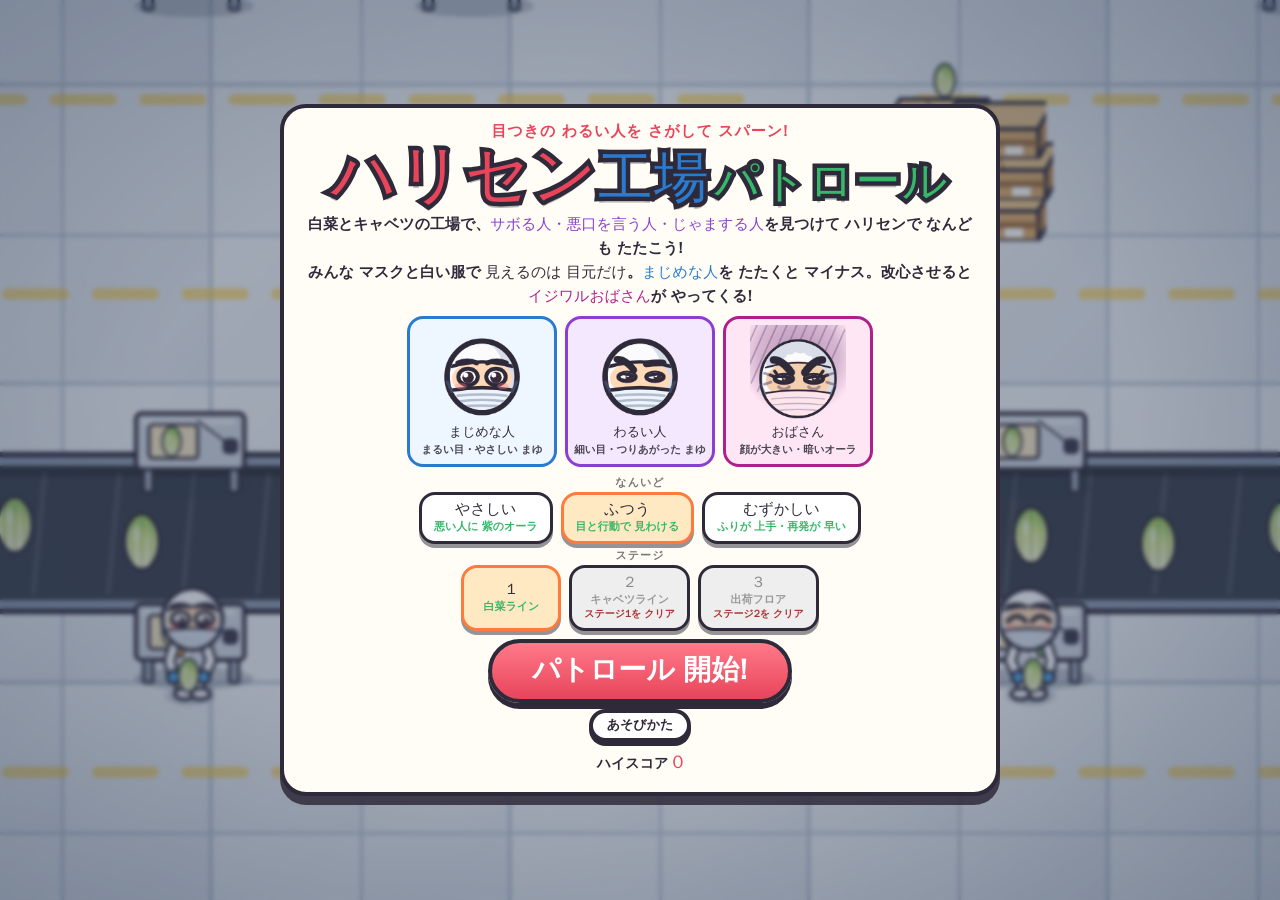
==== index.html @ d338316a "GitHub Pages / ホーム画面追加用に manifest・sw.js・アイコンを追加 - 自分の絵(主人公の頭とハリセン)から作ったアイコン 4 種 - https で公開したときだけ Se" ====
<!doctype html>
<!-- このファイルは scripts/build.js が src/ から作ります。直接は編集しないでください。 -->
<html lang="ja">
<head>
<meta charset="utf-8">
<meta name="viewport" content="width=device-width, initial-scale=1, maximum-scale=1, user-scalable=no, viewport-fit=cover">
<meta name="theme-color" content="#e9edf3">
<title>ハリセン工場パトロール</title>
<link rel="icon" href="data:image/svg+xml,%3Csvg xmlns='http://www.w3.org/2000/svg' viewBox='0 0 32 32'%3E%3Ccircle cx='16' cy='16' r='14' fill='%23fbfbfd' stroke='%232f2a3a' stroke-width='2'/%3E%3Cellipse cx='16' cy='15' rx='10' ry='4.5' fill='%23ffd9b8'/%3E%3Cpath d='M6 19q10-3 20 0v5q-10 4-20 0z' fill='%23eef4fb' stroke='%232f2a3a' stroke-width='1.5'/%3E%3Ccircle cx='11.5' cy='15' r='2.4' fill='%23fff' stroke='%232f2a3a' stroke-width='1.2'/%3E%3Ccircle cx='20.5' cy='15' r='2.4' fill='%23fff' stroke='%232f2a3a' stroke-width='1.2'/%3E%3Ccircle cx='12' cy='15.3' r='1.1' fill='%232f2a3a'/%3E%3Ccircle cx='21' cy='15.3' r='1.1' fill='%232f2a3a'/%3E%3Cpath d='M8 11l5 1.5M24 11l-5 1.5' stroke='%232f2a3a' stroke-width='2' stroke-linecap='round'/%3E%3C/svg%3E">
<link rel="manifest" href="manifest.webmanifest">
<link rel="apple-touch-icon" href="icons/apple-touch-icon.png">
<meta name="apple-mobile-web-app-capable" content="yes">
<meta name="mobile-web-app-capable" content="yes">
<style>
:root {
  --ink: #2f2a3a;
  --red: #e8445a;
  --purple: #8a3fd0;
  --orange: #ff7a3d;
  --green: #35b86a;
  --blue: #2a7ad0;
  --cream: #fffdf6;
  --font: "Hiragino Maru Gothic ProN", "Hiragino Kaku Gothic ProN", "Yu Gothic UI", "Yu Gothic", "Meiryo", "Noto Sans JP", "Noto Sans CJK JP", "WenQuanYi Zen Hei", system-ui, sans-serif;
  --safe-t: env(safe-area-inset-top, 0px);
  --safe-r: env(safe-area-inset-right, 0px);
  --safe-b: env(safe-area-inset-bottom, 0px);
  --safe-l: env(safe-area-inset-left, 0px);
}

* { box-sizing: border-box; }
html, body {
  margin: 0; height: 100%; overflow: hidden; background: #9fb0c8; color: var(--ink);
  font-family: var(--font); font-weight: 800;
  touch-action: none; user-select: none; -webkit-user-select: none; -webkit-touch-callout: none;
  -webkit-tap-highlight-color: transparent; overscroll-behavior: none;
}
canvas#game { position: fixed; top: 0; left: 0; display: block; touch-action: none; cursor: crosshair; }
.hidden { display: none !important; }
.touch-only { display: none; }
body.touch .touch-only { display: inline; }
body.touch .pc-only { display: none; }
body.touch canvas#game { cursor: default; }

/* ---------- 画面効果(周辺減光・被ダメージ・まちがい) ---------- */
#fx, #fx div { position: fixed; top: 0; left: 0; right: 0; bottom: 0; pointer-events: none; }
#fxVig { background: radial-gradient(ellipse at center, rgba(255, 255, 255, 0) 55%, rgba(40, 60, 90, 0.28) 100%); }
#fxRed { opacity: 0; background: radial-gradient(ellipse at center, rgba(255, 30, 60, 0) 30%, rgba(255, 30, 60, 0.85) 100%); }
#fxBlue { opacity: 0; background: radial-gradient(ellipse at center, rgba(60, 120, 255, 0) 35%, rgba(60, 120, 255, 0.8) 100%); }

/* ---------- ゲーム中のHUD ---------- */
#hud { position: fixed; top: 0; left: 0; right: 0; bottom: 0; pointer-events: none; }
.hud-left { position: absolute; top: calc(8px + var(--safe-t)); left: calc(10px + var(--safe-l)); display: flex; flex-direction: column; gap: 6px; align-items: flex-start; }
.hud-center { position: absolute; top: calc(8px + var(--safe-t)); left: 50%; transform: translateX(-50%); display: flex; flex-direction: column; align-items: center; gap: 5px; }
.hud-right { position: absolute; top: calc(8px + var(--safe-t)); right: calc(10px + var(--safe-r)); display: flex; flex-direction: column; align-items: flex-end; gap: 6px; }

.hp { display: flex; align-items: center; gap: 4px; }
.heart { width: 34px; height: 34px; flex: none; filter: drop-shadow(0 2px 0 rgba(47, 42, 58, 0.5)); }
.hp-bar { position: relative; width: clamp(110px, 24vw, 210px); height: 22px; border: 3px solid var(--ink); border-radius: 14px; background: rgba(255, 255, 255, 0.85); overflow: hidden; box-shadow: 0 3px 0 rgba(47, 42, 58, 0.45); }
.hp-fill { position: absolute; top: 0; bottom: 0; left: 0; width: 100%; background: linear-gradient(#8bef7a, #3fc460); transition: width 0.15s; }
.hp-fill.mid { background: linear-gradient(#ffe36a, #ffb52e); }
.hp-fill.low { background: linear-gradient(#ff8a8a, #ff4d5e); animation: pulse 0.5s infinite alternate; }
.hp-text { position: absolute; top: 0; left: 0; right: 0; bottom: 0; display: grid; place-items: center; font-size: 13px; color: var(--ink); text-shadow: 0 0 3px #fff, 0 0 3px #fff; }

.score-box { display: flex; align-items: baseline; gap: 8px; padding: 2px 14px 3px; background: var(--cream); border: 3px solid var(--ink); border-radius: 16px; box-shadow: 0 3px 0 rgba(47, 42, 58, 0.45); }
.score-box .label { font-size: 12px; opacity: 0.75; }
.score { font-size: clamp(22px, 4.6vw, 32px); color: var(--red); -webkit-text-stroke: 0.5px var(--ink); font-variant-numeric: tabular-nums; min-width: 3.2ch; text-align: right; }
.score.bump { animation: bump 0.2s; }

.combo { position: relative; padding: 3px 12px 7px; background: linear-gradient(#ffd24d, #ff9d2e); border: 3px solid var(--ink); border-radius: 14px; box-shadow: 0 3px 0 rgba(47, 42, 58, 0.45); color: #fff; text-shadow: 0 2px 0 var(--ink), 1px 0 0 var(--ink), -1px 0 0 var(--ink); animation: bump 0.25s; }
.combo-n { font-size: 20px; }
.combo-m { font-size: 14px; margin-left: 6px; }
.combo-bar { position: absolute; left: 8px; right: 8px; bottom: 2px; height: 4px; border-radius: 3px; background: rgba(47, 42, 58, 0.35); overflow: hidden; }
.combo-bar div { height: 100%; background: #fff; width: 100%; }

.weapon { display: flex; align-items: center; gap: 8px; padding: 3px 12px; font-size: 13px; border: 3px solid var(--ink); border-radius: 14px; box-shadow: 0 3px 0 rgba(47, 42, 58, 0.45); background: linear-gradient(#fff6dc, #f3dfb0); }
.weapon.jumbo { background: linear-gradient(#ffb48c, #ff7a4d); color: #fff; text-shadow: 0 1px 0 var(--ink); }
.weapon.spark { background: linear-gradient(#fff6a0, #ffd400); animation: powerGlow 0.5s infinite alternate; }
.weapon .w-label { font-size: 10px; opacity: 0.75; }
.weapon i { font-style: normal; font-size: 12px; font-variant-numeric: tabular-nums; }
@keyframes powerGlow { from { box-shadow: 0 3px 0 rgba(47, 42, 58, 0.45), 0 0 8px rgba(255, 220, 80, 0.6); } to { box-shadow: 0 3px 0 rgba(47, 42, 58, 0.45), 0 0 22px rgba(255, 220, 80, 1); } }

.timer { min-width: 5.2ch; text-align: center; padding: 2px 16px 3px; font-size: clamp(22px, 5vw, 32px); font-variant-numeric: tabular-nums; background: var(--cream); border: 3px solid var(--ink); border-radius: 18px; box-shadow: 0 3px 0 rgba(47, 42, 58, 0.45); }
.timer.warn { color: #fff; background: #ff5a5e; animation: pulse 0.5s infinite alternate; }
.stage-label { font-size: 12px; padding: 1px 10px; background: rgba(255, 255, 255, 0.85); border: 2px solid var(--ink); border-radius: 10px; }
.gauge { position: relative; min-width: 220px; padding: 3px 14px 9px; text-align: center; font-size: 13px; color: #fff; background: linear-gradient(#c56bff, #7a2fc0); border: 3px solid var(--ink); border-radius: 16px; box-shadow: 0 3px 0 rgba(47, 42, 58, 0.45); text-shadow: 0 1px 0 var(--ink); }
.gauge-bar { position: absolute; left: 8px; right: 8px; bottom: 3px; height: 5px; border-radius: 3px; background: rgba(47, 42, 58, 0.4); overflow: hidden; }
.gauge-bar div { height: 100%; width: 0; background: #ffe14d; transition: width 0.3s; }
.bossbar { width: min(50vw, 440px); padding: 2px 12px 8px; text-align: center; font-size: 14px; color: #fff; background: rgba(47, 42, 58, 0.88); border: 3px solid var(--ink); border-radius: 14px; position: relative; text-shadow: 0 1px 0 #000; animation: bump 0.3s; }
.boss-bar { margin-top: 2px; height: 10px; border-radius: 6px; background: rgba(0, 0, 0, 0.5); overflow: hidden; border: 1.5px solid #000; }
.boss-bar div { height: 100%; width: 100%; background: linear-gradient(#ff8ad0, #c43ad0); transition: width 0.15s; }

#minimap { width: clamp(110px, 22vw, 170px); height: calc(clamp(110px, 22vw, 170px) * 0.66); border: 3px solid var(--ink); border-radius: 12px; background: #eef1f6; box-shadow: 0 3px 0 rgba(47, 42, 58, 0.45); }
.btns { display: flex; gap: 6px; }
.icon-btn { pointer-events: auto; width: 38px; height: 38px; padding: 5px; border-radius: 50%; border: 3px solid var(--ink); background: #ffd24d; box-shadow: 0 3px 0 rgba(47, 42, 58, 0.55); cursor: pointer; }
.icon-btn:active { transform: translateY(2px); box-shadow: 0 1px 0 rgba(47, 42, 58, 0.55); }
.icon-btn svg { width: 100%; height: 100%; display: block; }
.icon-btn.muted #iconWaves { display: none; }

/* ---------- 仮想スティック ---------- */
.stick { position: fixed; width: 0; height: 0; pointer-events: none; z-index: 5; }
.stick .ring { position: absolute; left: -56px; top: -56px; width: 112px; height: 112px; border-radius: 50%; border: 4px dashed rgba(47, 42, 58, 0.5); background: rgba(255, 255, 255, 0.25); }
.stick .knob { position: absolute; left: -27px; top: -27px; width: 54px; height: 54px; border-radius: 50%; background: rgba(255, 255, 255, 0.92); border: 4px solid var(--ink); box-shadow: 0 3px 0 rgba(47, 42, 58, 0.5); }
.stick.right .knob { background: rgba(255, 170, 120, 0.95); }
#touchHints { display: none; }
body.touch #touchHints.show { display: block; }
.th { position: fixed; bottom: calc(60px + var(--safe-b)); width: 120px; height: 120px; border-radius: 50%; border: 4px dashed rgba(47, 42, 58, 0.45); display: grid; place-items: center; text-align: center; font-size: 14px; color: var(--ink); background: rgba(255, 255, 255, 0.3); pointer-events: none; animation: breathe 1.4s infinite alternate; }
.th.l { left: calc(40px + var(--safe-l)); }
.th.r { right: calc(40px + var(--safe-r)); }
.th.gone { display: none; }
@keyframes breathe { from { transform: scale(0.96); } to { transform: scale(1.04); } }

/* ---------- ふきだし・バナー ---------- */
#toast { position: fixed; top: calc(150px + var(--safe-t)); left: 50%; transform: translateX(-50%); max-width: 90vw; padding: 6px 18px; font-size: clamp(14px, 3.6vw, 18px); background: #fff; border: 3px solid var(--ink); border-radius: 18px; box-shadow: 0 4px 0 rgba(47, 42, 58, 0.5); pointer-events: none; z-index: 8; animation: toast-in 0.25s; text-align: center; }
#banner { position: fixed; left: 0; right: 0; top: 34%; text-align: center; pointer-events: none; z-index: 8; white-space: nowrap; font-size: clamp(28px, 7.5vw, 88px); color: #fff; -webkit-text-stroke: 8px var(--ink); paint-order: stroke fill; text-shadow: 0 8px 0 rgba(47, 42, 58, 0.45); animation: banner 1.5s ease-out forwards; }
#hint { position: fixed; bottom: calc(18px + var(--safe-b)); left: 50%; transform: translateX(-50%); max-width: 94vw; padding: 6px 16px; font-size: clamp(12px, 3.2vw, 16px); background: rgba(255, 255, 255, 0.92); border: 3px solid var(--ink); border-radius: 18px; pointer-events: none; z-index: 8; text-align: center; animation: toast-in 0.3s; }
body.touch #hint { bottom: calc(190px + var(--safe-b)); }

/* ---------- 画面のうえに重ねるカード ---------- */
.overlay { position: fixed; top: 0; left: 0; right: 0; bottom: 0; z-index: 20; display: flex; align-items: center; justify-content: center; padding: 10px; background: rgba(40, 55, 80, 0.4); backdrop-filter: blur(2px); -webkit-backdrop-filter: blur(2px); overflow: auto; touch-action: auto; }
.card { background: var(--cream); border: 4px solid var(--ink); border-radius: 26px; box-shadow: 0 9px 0 rgba(47, 42, 58, 0.85); padding: 14px 22px 18px; max-width: min(94vw, 720px); max-height: 96vh; overflow: auto; text-align: center; animation: pop 0.35s cubic-bezier(0.3, 1.5, 0.5, 1); }
.card h2 { margin: 0 0 6px; font-size: clamp(26px, 6vw, 40px); }
.card.small { min-width: min(80vw, 320px); }

.logo-small { font-size: clamp(12px, 3vw, 15px); color: var(--red); letter-spacing: 0.06em; }
.logo h1 { margin: 0 0 4px; white-space: nowrap; font-size: clamp(26px, 7vw, 64px); line-height: 1.05; letter-spacing: 0.02em; -webkit-text-stroke: 9px var(--ink); paint-order: stroke fill; text-shadow: 0 6px 0 rgba(47, 42, 58, 0.35); }
.logo .l1 { color: var(--red); }
.logo .l2 { color: var(--blue); font-size: 0.85em; }
.logo .l3 { color: var(--green); font-size: 0.7em; margin-left: 0.1em; }
.lead { margin: 4px 0 8px; font-size: clamp(12px, 3vw, 15px); line-height: 1.6; }
.lead .bad-t { color: var(--purple); }
.lead .good-t { color: var(--blue); }
.lead .boss-t { color: #b0208a; }

.eyes-row { display: flex; justify-content: center; gap: 8px; margin: 0 0 8px; flex-wrap: wrap; }
.eye-card { width: min(30vw, 150px); padding: 6px 6px 8px; background: #fff; border: 3px solid var(--ink); border-radius: 16px; display: flex; flex-direction: column; align-items: center; gap: 2px; }
.eye-card canvas { width: min(22vw, 96px); height: min(22vw, 96px); }
.eye-card b { font-size: 13px; }
.eye-card span { font-size: 10.5px; line-height: 1.3; opacity: 0.85; }
.eye-card.good { border-color: var(--blue); background: #eef6ff; }
.eye-card.bad { border-color: var(--purple); background: #f4e8ff; }
.eye-card.boss { border-color: #b0208a; background: #ffe6f4; }

.row-label { font-size: 11px; color: #777; margin-top: 4px; letter-spacing: 0.1em; }
.diffs, .stages { display: flex; justify-content: center; gap: 8px; margin: 2px 0 4px; flex-wrap: wrap; }
.diff-btn, .stage-btn { position: relative; min-width: 100px; padding: 5px 12px 7px; font-family: inherit; font-weight: 800; color: var(--ink); background: #fff; border: 3px solid var(--ink); border-radius: 16px; box-shadow: 0 4px 0 rgba(47, 42, 58, 0.5); cursor: pointer; text-align: center; }
.diff-btn b, .stage-btn b { display: block; font-size: 15px; }
.diff-btn span, .stage-btn span { display: block; font-size: 11px; color: var(--green); }
.stage-btn i { display: none; font-style: normal; font-size: 10px; color: #a33; }
.diff-btn.on, .stage-btn.on { background: #ffe9c2; border-color: var(--orange); }
.stage-btn.lock { background: #eee; color: #888; }
.stage-btn.lock span { color: #999; }
.stage-btn.lock i { display: block; }
.diff-btn:active, .stage-btn:active { transform: translateY(3px); box-shadow: 0 1px 0 rgba(47, 42, 58, 0.5); }

.big-btn, .sub-btn { display: block; margin: 8px auto 0; cursor: pointer; font-family: inherit; font-weight: 800; color: #fff; border: 4px solid var(--ink); border-radius: 999px; }
.big-btn { padding: 8px 40px 10px; font-size: clamp(20px, 5vw, 28px); background: linear-gradient(#ff7a8a, var(--red)); box-shadow: 0 6px 0 var(--ink); animation: wiggle 1.6s infinite; }
.big-btn:hover { filter: brightness(1.06); }
.big-btn:active { transform: translateY(4px); box-shadow: 0 2px 0 var(--ink); animation: none; }
.sub-btn { padding: 4px 22px 5px; font-size: 15px; color: var(--ink); background: #fff; box-shadow: 0 4px 0 var(--ink); }
.sub-btn:active { transform: translateY(3px); box-shadow: 0 1px 0 var(--ink); }
.meta-btns { display: flex; justify-content: center; gap: 6px; margin-top: 6px; }
.meta-btns .sub-btn { margin: 0; font-size: 13px; padding: 3px 14px 4px; }
.best { margin-top: 8px; font-size: 14px; }
.best b { color: var(--red); font-size: 18px; }

/* ---------- あそびかた ---------- */
.howto-card { width: min(94vw, 700px); }
.legend { list-style: none; display: grid; grid-template-columns: 1fr 1fr; gap: 8px; margin: 0 0 8px; padding: 0; text-align: left; }
.legend li { display: grid; grid-template-columns: 64px 1fr; grid-template-rows: auto auto; column-gap: 8px; align-items: center; padding: 6px 8px; background: #fff; border: 3px solid var(--ink); border-radius: 16px; font-size: 13px; }
.legend canvas { grid-row: 1 / 3; width: 64px; height: 64px; }
.legend b { font-size: 14px; align-self: end; overflow-wrap: anywhere; }
.legend span { font-size: 11px; line-height: 1.35; opacity: 0.85; align-self: start; overflow-wrap: anywhere; }
.legend span b { font-size: 11px; }
.legend .minus { color: var(--blue); }
.legend li.bad { background: #f7eeff; border-color: var(--purple); }
.legend li.boss-l { grid-column: 1 / 3; background: linear-gradient(#ffe6f4, #ffd3ea); border-color: #b0208a; }
.legend li.pick { grid-column: 1 / 3; background: #fff8dc; border-color: #c99a00; }
.howto-text { font-size: 12.5px; line-height: 1.55; text-align: left; margin: 0 0 6px; padding: 6px 10px; background: #fff; border: 2px solid var(--ink); border-radius: 12px; }
.howto-text b { color: var(--purple); }
.controls { margin: 0 0 4px; text-align: left; font-size: clamp(11px, 2.8vw, 13px); line-height: 1.6; padding: 4px 8px; background: #e6f1ff; border-radius: 12px; }
.controls b { color: var(--red); margin-right: 4px; }
body.touch .controls .touch-only { display: block; }

/* ---------- けっか ---------- */
.result-card { min-width: min(92vw, 420px); }
.rank { width: 92px; height: 92px; margin: 0 auto; border-radius: 50%; border: 5px solid var(--ink); display: grid; place-items: center; font-size: 56px; color: #fff; -webkit-text-stroke: 3px var(--ink); paint-order: stroke fill; box-shadow: 0 6px 0 rgba(47, 42, 58, 0.5); animation: pop 0.5s cubic-bezier(0.3, 1.6, 0.5, 1); }
.rank-msg { margin: 6px 0 2px; font-size: 14px; color: var(--purple); }
.res-score { display: flex; justify-content: center; align-items: baseline; gap: 10px; }
.res-score span { font-size: 14px; }
.res-score b { font-size: clamp(30px, 8vw, 44px); color: var(--red); -webkit-text-stroke: 1px var(--ink); font-variant-numeric: tabular-nums; }
.newbest { display: inline-block; padding: 2px 14px; font-size: 14px; color: #fff; background: var(--orange); border: 3px solid var(--ink); border-radius: 999px; animation: pulse 0.5s infinite alternate; }
.res-stats { list-style: none; margin: 8px auto 4px; padding: 0; max-width: 360px; text-align: left; font-size: 12.5px; display: grid; grid-template-columns: 1fr 1fr; gap: 3px 10px; }
.res-stats li { display: flex; justify-content: space-between; gap: 6px; padding: 2px 8px; background: #fff; border-radius: 8px; border: 2px solid #e0dcd0; }
.res-stats b { color: var(--purple); font-variant-numeric: tabular-nums; }

/* ---------- アニメーション ---------- */
@keyframes pulse { from { filter: brightness(1); } to { filter: brightness(1.25); } }
@keyframes bump { 0% { transform: scale(1); } 40% { transform: scale(1.12); } 100% { transform: scale(1); } }
@keyframes pop { from { transform: scale(0.6); opacity: 0; } to { transform: scale(1); opacity: 1; } }
@keyframes wiggle { 0%, 100% { transform: rotate(-1.5deg) scale(1); } 50% { transform: rotate(1.5deg) scale(1.03); } }
@keyframes toast-in { from { transform: translate(-50%, -10px); opacity: 0; } to { transform: translate(-50%, 0); opacity: 1; } }
@keyframes banner { 0% { transform: scale(0.4); opacity: 0; } 20% { transform: scale(1.15); opacity: 1; } 35% { transform: scale(1); } 80% { opacity: 1; } 100% { transform: scale(1.1); opacity: 0; } }

/* ---------- 小さい画面 ---------- */
@media (max-width: 520px) {
  .legend { grid-template-columns: 1fr; }
  .legend li.boss-l, .legend li.pick { grid-column: 1; }
  .eye-card { width: 30vw; }
  .diff-btn, .stage-btn { min-width: 86px; padding: 4px 8px 6px; }
  .res-stats { grid-template-columns: 1fr; }
}
@media (max-height: 520px) {
  .card { padding: 8px 14px 10px; }
  .logo h1 { font-size: 30px; }
  .lead { margin: 2px 0 4px; font-size: 11px; line-height: 1.4; }
  .eye-card canvas { width: 54px; height: 54px; }
  .big-btn { padding: 4px 28px 6px; font-size: 20px; }
}
</style>
</head>
<body>
<canvas id="game"></canvas>
<div id="fx"><div id="fxVig"></div><div id="fxRed"></div><div id="fxBlue"></div></div>

<!-- ゲーム中の表示 -->
<div id="hud" class="hidden">
  <div class="hud-left">
    <div class="hp">
      <svg class="heart" viewBox="0 0 24 24" aria-hidden="true"><path d="M12 21s-8-5.2-8-11a4.6 4.6 0 0 1 8-3 4.6 4.6 0 0 1 8 3c0 5.8-8 11-8 11z" fill="#ff5a7e" stroke="#2f2a3a" stroke-width="2.2" stroke-linejoin="round"/><circle cx="8.2" cy="8.6" r="1.6" fill="#fff"/></svg>
      <div class="hp-bar"><div class="hp-fill" id="hpFill"></div><span class="hp-text" id="hpText">100</span></div>
    </div>
    <div class="score-box"><span class="label">スコア</span><span class="score" id="score">0</span></div>
    <div class="combo hidden" id="combo"><span class="combo-n" id="comboN"></span><span class="combo-m" id="comboM"></span><div class="combo-bar"><div id="comboFill"></div></div></div>
    <div class="weapon normal" id="weapon"><span class="w-label">ハリセン</span><b id="weaponName">ふつうのハリセン</b><i id="weaponUses">∞</i></div>
  </div>
  <div class="hud-center">
    <div class="timer" id="timer">3:00</div>
    <div class="stage-label" id="stageLabel">ステージ1</div>
    <div class="gauge" id="gauge"><span id="gaugeText">改心 0 / 5</span><div class="gauge-bar"><div id="gaugeFill"></div></div></div>
    <div class="bossbar hidden" id="bossBar"><span id="bossName">イジワルおばさん</span><div class="boss-bar"><div id="bossFill"></div></div></div>
  </div>
  <div class="hud-right">
    <canvas id="minimap"></canvas>
    <div class="btns">
      <button id="btnSound" class="icon-btn" aria-label="おと"><svg viewBox="0 0 24 24"><path id="iconSound" d="M4 9v6h4l5 4V5L8 9H4z" fill="#fff" stroke="#2f2a3a" stroke-width="2" stroke-linejoin="round"/><g id="iconWaves" fill="none" stroke="#2f2a3a" stroke-width="2.2" stroke-linecap="round"><path d="M16 9.5c1.2 1.5 1.2 3.5 0 5"/><path d="M18.5 7c2.2 3 2.2 7 0 10"/></g></svg></button>
      <button id="btnPause" class="icon-btn" aria-label="ポーズ"><svg viewBox="0 0 24 24"><rect x="6" y="5" width="4" height="14" rx="1.5" fill="#fff" stroke="#2f2a3a" stroke-width="2"/><rect x="14" y="5" width="4" height="14" rx="1.5" fill="#fff" stroke="#2f2a3a" stroke-width="2"/></svg></button>
    </div>
  </div>
</div>

<div id="stickL" class="stick hidden"><div class="ring"></div><div class="knob"></div></div>
<div id="stickR" class="stick right hidden"><div class="ring"></div><div class="knob"></div></div>

<div id="touchHints"><div class="th l" id="thL">左で<br>うごく</div><div class="th r" id="thR">右で ねらって<br>たたく</div></div>

<div id="toast" class="hidden"></div>
<div id="banner" class="hidden"></div>
<div id="hint" class="hidden"><span class="pc-only">WASD / 矢印で うごく ・ マウスで ねらって クリック連打で ハリセン! 目つきの わるい人を さがそう</span><span class="touch-only">左がわで うごく ・ 右がわで ねらって たたく! 目つきの わるい人を さがそう</span></div>

<!-- タイトル -->
<div id="title" class="overlay">
  <div class="card title-card">
    <div class="logo">
      <div class="logo-small">目つきの わるい人を さがして スパーン!</div>
      <h1><span class="l1">ハリセン</span><span class="l2">工場</span><span class="l3">パトロール</span></h1>
    </div>
    <p class="lead">白菜とキャベツの工場で、<b class="bad-t">サボる人・悪口を言う人・じゃまする人</b>を見つけて ハリセンで なんども たたこう!<br>みんな マスクと白い服で <b>見えるのは 目元だけ</b>。<b class="good-t">まじめな人</b>を たたくと マイナス。改心させると <b class="boss-t">イジワルおばさん</b>が やってくる!</p>
    <div class="eyes-row">
      <div class="eye-card good"><canvas id="eyeGood" width="140" height="140"></canvas><b>まじめな人</b><span>まるい目・やさしい まゆ</span></div>
      <div class="eye-card bad"><canvas id="eyeBad" width="140" height="140"></canvas><b>わるい人</b><span>細い目・つりあがった まゆ</span></div>
      <div class="eye-card boss"><canvas id="eyeBoss" width="140" height="140"></canvas><b>おばさん</b><span>顔が大きい・暗いオーラ</span></div>
    </div>
    <div class="row-label">なんいど</div>
    <div class="diffs">
      <button class="diff-btn" data-diff="easy"><b>やさしい</b><span>悪い人に 紫のオーラ</span></button>
      <button class="diff-btn" data-diff="normal"><b>ふつう</b><span>目と行動で 見わける</span></button>
      <button class="diff-btn" data-diff="hard"><b>むずかしい</b><span>ふりが 上手・再発が 早い</span></button>
    </div>
    <div class="row-label">ステージ</div>
    <div class="stages">
      <button class="stage-btn" data-stage="0"><b>1</b><span>白菜ライン</span></button>
      <button class="stage-btn" data-stage="1"><b>2</b><span>キャベツライン</span><i>ステージ1を クリア</i></button>
      <button class="stage-btn" data-stage="2"><b>3</b><span>出荷フロア</span><i>ステージ2を クリア</i></button>
    </div>
    <button id="btnStart" class="big-btn">パトロール 開始!</button>
    <div class="meta-btns"><button id="btnHowto" class="sub-btn">あそびかた</button></div>
    <div class="best">ハイスコア <b id="bestTitle">0</b></div>
  </div>
</div>

<!-- あそびかた -->
<div id="howto" class="overlay hidden">
  <div class="card howto-card">
    <h2>あそびかた</h2>
    <ul class="legend" id="legendPics">
      <li><canvas id="ic-good" width="100" height="100"></canvas><b>まじめな人</b><span>台で 白菜を 切ったり はこづめ。たたくと <b class="minus">-200</b>、こちらも げんきが へる</span></li>
      <li class="bad"><canvas id="ic-slacker" width="100" height="100"></canvas><b>サボり</b><span>かべに もたれて スマホ・あくび・Zzz。近づくと はたらく ふりをする</span></li>
      <li class="bad"><canvas id="ic-gossip" width="100" height="100"></canvas><b>悪口コンビ</b><span>すみっこで ヒソヒソ 人の悪口。近づくと だまる</span></li>
      <li class="bad"><canvas id="ic-sabo" width="100" height="100"></canvas><b>じゃまする人</b><span>はたらく人に ちょっかいを 出して こまらせる</span></li>
      <li class="boss-l"><canvas id="ic-boss" width="100" height="100"></canvas><b>イジワルおばさん</b><span>人を いびる。いびっている あいだは <b>ダメージ2倍</b>。5連打で めまい。ガミガミの 赤いゾーンから にげろ</span></li>
      <li class="pick"><canvas id="ic-harisen" width="100" height="100"></canvas><b>ハリセン 3種</b><span><b>ふつう</b>: いつでも / <b>ジャンボ</b>: ひろく つよく ふっとばす / <b>ビリビリ</b>: 近くの悪い人にも 電気が はしる。床に 落ちているのを ひろう</span></li>
    </ul>
    <p class="howto-text">悪い人を なんども たたくと <b>「ごめんなさい!」と 改心</b>して まじめに はたらきはじめる(頭の上に ★)。でも しばらくすると <b>また サボりだす</b>。<br>改心させた人数が たまると <b>イジワルおばさん</b>が 搬入口から やってくる。倒せば ステージクリア! 残り時間は ボーナス。</p>
    <div class="controls">
      <div class="pc-only"><b>PC</b> WASD/矢印: うごく ・ マウス: ねらう ・ クリック/スペース/J: ハリセン(おしっぱなしで 連打) ・ P: ポーズ ・ M: おと</div>
      <div class="touch-only"><b>スマホ</b> 左がわ ドラッグ: うごく ・ 右がわ ドラッグ: ねらって 連打</div>
    </div>
    <button id="btnHowtoClose" class="sub-btn">とじる</button>
  </div>
</div>

<!-- ポーズ -->
<div id="pause" class="overlay hidden">
  <div class="card small">
    <h2>ポーズ</h2>
    <button id="btnResume" class="big-btn">つづける</button>
    <button id="btnQuit" class="sub-btn">タイトルへ</button>
  </div>
</div>

<!-- けっか -->
<div id="result" class="overlay hidden">
  <div class="card result-card">
    <h2 id="resTitle">ステージクリア!</h2>
    <div class="rank" id="resRank">A</div>
    <div class="rank-msg" id="resMsg"></div>
    <div class="res-score"><span>スコア</span><b id="resScore">0</b></div>
    <div class="newbest hidden" id="resNew">ハイスコア こうしん!</div>
    <ul class="res-stats" id="resStats"></ul>
    <button id="btnNext" class="big-btn hidden">つぎの ステージへ</button>
    <button id="btnRetry" class="big-btn">もういちど!</button>
    <button id="btnToTitle" class="sub-btn">タイトルへ</button>
  </div>
</div>

<script>
/* ---- js/util.js ---- */
'use strict';
/* 共通ユーティリティ。DOMに依存しない純粋関数だけを置く(node でテストできるように) */

const TAU = Math.PI * 2;
const clamp = (v, lo, hi) => (v < lo ? lo : v > hi ? hi : v);
const lerp = (a, b, t) => a + (b - a) * t;
const approach = (v, to, step) => (v < to ? Math.min(v + step, to) : Math.max(v - step, to));
const angleDiff = (a, b) => {
  let d = (b - a) % TAU;
  if (d > Math.PI) d -= TAU;
  else if (d < -Math.PI) d += TAU;
  return d;
};
const dist = (ax, ay, bx, by) => Math.hypot(bx - ax, by - ay);

// シード付き乱数。マップ生成を毎回同じにするために使う
function mulberry32(seed) {
  let a = seed >>> 0;
  return function () {
    a = (a + 0x6d2b79f5) >>> 0;
    let t = a;
    t = Math.imul(t ^ (t >>> 15), t | 1);
    t ^= t + Math.imul(t ^ (t >>> 7), t | 61);
    return ((t ^ (t >>> 14)) >>> 0) / 4294967296;
  };
}
const pick = (rnd, arr) => arr[Math.floor(rnd() * arr.length)];

// コンボ数(1以上)→スコア倍率。1コンボ増えるごとに +0.25、最大 x3
function comboMultiplier(combo) {
  return Math.min(1 + 0.25 * Math.max(combo - 1, 0), 3);
}

// 点が矩形 {x,y,w,h} の中か(margin だけ広げて判定)
function pointInRect(px, py, r, margin) {
  const m = margin || 0;
  return px >= r.x - m && px <= r.x + r.w + m && py >= r.y - m && py <= r.y + r.h + m;
}
function rectsOverlap(a, b, margin) {
  const m = margin || 0;
  return a.x < b.x + b.w + m && a.x + a.w + m > b.x && a.y < b.y + b.h + m && a.y + a.h + m > b.y;
}

// 円(x,y,r)を矩形から押し出す。動かした量を返す(動かさなければ null)
function circleRectPush(cx, cy, r, rc) {
  const nx = clamp(cx, rc.x, rc.x + rc.w);
  const ny = clamp(cy, rc.y, rc.y + rc.h);
  let dx = cx - nx;
  let dy = cy - ny;
  const d2 = dx * dx + dy * dy;
  if (d2 >= r * r) return null;
  if (d2 < 1e-9) {
    // 中心が矩形の内側: いちばん近い辺へ出す
    const l = cx - rc.x; const rr = rc.x + rc.w - cx; const t = cy - rc.y; const b = rc.y + rc.h - cy;
    const m = Math.min(l, rr, t, b);
    if (m === l) return { x: -(l + r), y: 0 };
    if (m === rr) return { x: rr + r, y: 0 };
    if (m === t) return { x: 0, y: -(t + r) };
    return { x: 0, y: b + r };
  }
  const d = Math.sqrt(d2);
  const k = (r - d) / d;
  return { x: dx * k, y: dy * k };
}

// 線分 a-b が矩形(margin だけ広げた)と交わるか
function segmentHitsRect(ax, ay, bx, by, rc, margin) {
  const m = margin || 0;
  const x0 = rc.x - m; const y0 = rc.y - m; const x1 = rc.x + rc.w + m; const y1 = rc.y + rc.h + m;
  let t0 = 0; let t1 = 1;
  const dx = bx - ax; const dy = by - ay;
  const clip = (p, q) => { // p*t <= q
    if (p === 0) return q >= 0;
    const t = q / p;
    if (p < 0) { if (t > t1) return false; if (t > t0) t0 = t; } else { if (t < t0) return false; if (t < t1) t1 = t; }
    return true;
  };
  return clip(-dx, ax - x0) && clip(dx, x1 - ax) && clip(-dy, ay - y0) && clip(dy, y1 - ay);
}

// 4近傍の塗りつぶし。blocked が 1 のセルは通れない。戻り値は到達できたセルが 1 の配列
function floodFill(blocked, w, h, sx, sy) {
  const reach = new Uint8Array(w * h);
  if (sx < 0 || sy < 0 || sx >= w || sy >= h || blocked[sy * w + sx]) return reach;
  const queue = new Int32Array(w * h);
  let head = 0;
  let tail = 0;
  queue[tail++] = sy * w + sx;
  reach[sy * w + sx] = 1;
  while (head < tail) {
    const i = queue[head++];
    const x = i % w;
    const y = (i / w) | 0;
    if (x > 0 && !reach[i - 1] && !blocked[i - 1]) { reach[i - 1] = 1; queue[tail++] = i - 1; }
    if (x < w - 1 && !reach[i + 1] && !blocked[i + 1]) { reach[i + 1] = 1; queue[tail++] = i + 1; }
    if (y > 0 && !reach[i - w] && !blocked[i - w]) { reach[i - w] = 1; queue[tail++] = i - w; }
    if (y < h - 1 && !reach[i + w] && !blocked[i + w]) { reach[i + w] = 1; queue[tail++] = i + w; }
  }
  return reach;
}

// 幅優先でセル列の経路を求める(4近傍)。見つからなければ null。戻り値は [ [cx,cy], ... ](始点を含まない)
function bfsPath(blocked, w, h, sx, sy, gx, gy) {
  if (sx === gx && sy === gy) return [];
  if (gx < 0 || gy < 0 || gx >= w || gy >= h || blocked[gy * w + gx]) return null;
  const prev = new Int32Array(w * h).fill(-1);
  const queue = new Int32Array(w * h);
  let head = 0;
  let tail = 0;
  const start = sy * w + sx;
  const goal = gy * w + gx;
  queue[tail++] = start;
  prev[start] = start;
  while (head < tail) {
    const i = queue[head++];
    if (i === goal) break;
    const x = i % w;
    const y = (i / w) | 0;
    const nb = [x > 0 ? i - 1 : -1, x < w - 1 ? i + 1 : -1, y > 0 ? i - w : -1, y < h - 1 ? i + w : -1];
    for (const n of nb) {
      if (n < 0 || prev[n] !== -1 || blocked[n]) continue;
      prev[n] = i; queue[tail++] = n;
    }
  }
  if (prev[goal] === -1) return null;
  const out = [];
  for (let i = goal; i !== start; i = prev[i]) out.push([i % w, (i / w) | 0]);
  out.reverse();
  return out;
}

// ハリセンの当たり判定: 中心(px,py)、向き aim、半径 range、開き角 arc(ラジアン全体)の扇形に、点(tx,ty,半径 tr)が入っているか
function inSwingArc(px, py, aim, range, arc, tx, ty, tr) {
  const d = Math.hypot(tx - px, ty - py);
  if (d - tr > range) return false;
  if (d < tr + 6) return true; // 密着しているときは向きを問わない
  const a = Math.atan2(ty - py, tx - px);
  const half = arc / 2 + Math.asin(Math.min(1, tr / Math.max(d, 1)));
  return Math.abs(angleDiff(aim, a)) <= half;
}

/* ---- js/config.js ---- */
'use strict';
/* ゲームバランスの調整値はここにまとめる。遊びながら数字をいじって調整できる */

const CONFIG = {
  tile: 40,
  // 画面の拡大率: 見える面積が targetArea 付近になるよう調整し、最低でも minW x minH は見えるようにする
  view: { targetArea: 330000, minW: 520, minH: 330, maxDpr: 2, maxPixels: 4.5e6 },

  player: {
    r: 15, speed: 235, accel: 2600, maxHp: 100,
    invuln: 0.9,
    comboWindow: 2.6,   // この秒数以内に次を当てるとコンボ継続
  },

  // ハリセン3種。rate: 1秒に振れる回数 / range: とどく距離 / arc: 当たる扇の角度(度) / dmg: 1発のダメージ / kb: ふっとばす強さ
  harisen: {
    normal: { name: 'ふつうのハリセン', short: 'ふつう', rate: 6.5, range: 72, arc: 130, dmg: 1, kb: 150, shake: 4, uses: Infinity, color: '#f6e7c1', edge: '#d8a85a' },
    jumbo:  { name: 'ジャンボハリセン', short: 'ジャンボ', rate: 3.6, range: 112, arc: 180, dmg: 2, kb: 320, shake: 10, uses: 24, color: '#ff8a5c', edge: '#c2452a' },
    spark:  { name: 'ビリビリハリセン', short: 'ビリビリ', rate: 6, range: 78, arc: 130, dmg: 1, kb: 110, shake: 5, uses: 30, color: '#ffe95c', edge: '#c99a00', chain: 150, chainDmg: 1, stun: 1.4 },
  },
  pickup: { first: 14, every: 22, max: 2, life: 40 },

  // 働く人たち
  worker: {
    r: 15, speed: 95, talkEvery: [2.2, 4.5],
    // 改心に必要なヒット数(ハリセンのダメージ合計)
    hp: { slacker: 4, gossip: 5, sabo: 6, minion: 3 },
    score: { hit: 10, reform: 300, goodHit: -200, bossHit: 30, bossDown: 3000, timeBonus: 20 },
    goodHitHp: 8,         // 真面目な人を叩くと、こちらも落ちこんでげんきが減る
    pretendRadius: 170,   // この距離に近づくと(cue>=1) サボりがまじめなふりをする
    retaliateDmg: 8,      // 逆ギレの体当たりダメージ
  },

  boss: {
    r: 26, hp: 30, speed: 100,
    scoldTime: 3.2, seekGap: 1.2,
    shout: { windup: 0.85, radius: 165, dmg: 16, cooldown: 4.5, range: 150 },
    throwCd: 2.4, throwRange: 420, throwSpeed: 380, throwDmg: 10,
    stunHits: 6, stunTime: 1.5,
    weakMul: 2,           // いびっている最中(よそ見)に当てるとダメージ2倍
  },

  // 難易度。cue: 悪い人のヒントの強さ(0: オーラ+目+行動 / 1: 目+行動、近づくとふりをする / 2: 目が細かい、ふりが上手い)
  diff: {
    easy:   { name: 'やさしい', time: 210, hpMul: 0.8,  relapse: 48, cue: 0, bossHpMul: 0.75, retaliate: 0.08, needReform: [4, 5, 6],  badExtra: -1 },
    normal: { name: 'ふつう',   time: 180, hpMul: 1,    relapse: 34, cue: 1, bossHpMul: 1,    retaliate: 0.2, needReform: [5, 6, 8],  badExtra: 0 },
    hard:   { name: 'むずかしい', time: 165, hpMul: 1.3, relapse: 24, cue: 2, bossHpMul: 1.3,  retaliate: 0.35, needReform: [6, 8, 10], badExtra: 1 },
  },

  // ステージ。lines: ラインの本数 / good: まじめな人の数 / bad: 悪い人の内訳(gossip はペア数)
  stages: [
    { name: '白菜ライン', veg: 'hakusai', lines: 3, W: 2400, good: 10, bad: { slacker: 3, gossip: 1, sabo: 1 }, boxes: 12, relapseMul: 1,
      boss: { name: 'イジワルおばさん', hp: 48, speed: 100, throw: false, minions: 0, title: 'ラインの お局' } },
    { name: 'キャベツライン', veg: 'cabbage', lines: 4, W: 2500, good: 12, bad: { slacker: 3, gossip: 2, sabo: 2 }, boxes: 18, relapseMul: 0.8,
      boss: { name: 'ドイジワルおばさん', hp: 70, speed: 110, throw: true, minions: 0, title: 'キャベツを なげる' } },
    { name: '出荷フロア', veg: 'mix', lines: 4, W: 2700, good: 14, bad: { slacker: 4, gossip: 2, sabo: 3 }, boxes: 24, relapseMul: 0.65,
      boss: { name: '大イジワルおばさま', hp: 95, speed: 118, throw: true, minions: 2, title: '工場の ラスボス' } },
  ],
};

// ゲーム全体の状態を入れる入れ物(main.js で初期化する)
const G = {};

/* ---- js/world.js ---- */
'use strict';
/* 工場のマップを作る。ベルトコンベア(ライン)が横に何本も走り、通路でぐるぐる回れる。
   すべて矩形の障害物(rects)で表し、歩ける場所は起動時に塗りつぶしで求める */

function buildWorld(stageNo, seed) {
  const st = CONFIG.stages[stageNo];
  const rnd = mulberry32((seed || 1) + stageNo * 977);
  const T = CONFIG.tile;
  const W = st.W;
  const H = st.lines * 360 + 420;
  const rects = [];        // 障害物 {x,y,w,h,type}
  const belts = [];        // ベルトの描画用 {x,y,w,h,line}
  const stations = [];     // 作業台 {x,y,w,h, sx,sy(立つ位置), side, line}
  const spots = [];        // サボり場所 {x,y,kind:'lean'|'bench'|'corner', dir}
  const gossipSpots = [];  // 悪口コンビの場所 {x,y}
  const props = [];        // 飾り(当たりなし) {type,x,y,...}
  const add = (x, y, w, h, type) => { const r = { x, y, w, h, type }; rects.push(r); return r; };

  // 壁
  const WALL = 40;
  add(0, 0, W, WALL, 'wall'); add(0, H - WALL, W, WALL, 'wall'); add(0, 0, WALL, H, 'wall'); add(W - WALL, 0, WALL, H, 'wall');
  const dock = { x: W / 2, y: WALL + 10, w: 220 }; // 搬入口(ボスが入ってくる)
  props.push({ type: 'door', x: dock.x, y: WALL, w: dock.w });

  // ライン
  const LX0 = 330; const LX1 = W - 330;
  const BH = 36; const TH = 30; const TW = 58; const GAPW = 124;
  for (let i = 0; i < st.lines; i++) {
    const ly = 400 + i * 360;
    // 通れるすき間を 2〜3 か所、前のラインとずらして置く
    const nGap = 2 + (i % 2);
    const gaps = [];
    for (let g = 0; g < nGap; g++) {
      const segW = (LX1 - LX0) / nGap;
      const gx = LX0 + segW * g + segW * (0.25 + rnd() * 0.5) + (i % 2 ? 90 : -90);
      gaps.push(clamp(gx, LX0 + 120, LX1 - 120 - GAPW));
    }
    gaps.sort((a, b) => a - b);
    let x = LX0;
    for (const gx of gaps) {
      if (gx - x > 30) { add(x, ly - BH, gx - x, BH * 2, 'belt'); belts.push({ x, y: ly - BH, w: gx - x, h: BH * 2, line: i }); }
      x = gx + GAPW;
    }
    add(x, ly - BH, LX1 - x, BH * 2, 'belt'); belts.push({ x, y: ly - BH, w: LX1 - x, h: BH * 2, line: i });
    // 作業台(ベルトの両側)。すき間の前後には置かない
    for (let tx = LX0 + 70; tx < LX1 - 70 - TW; tx += 150) {
      const inGap = gaps.some((gx) => tx + TW > gx - 36 && tx < gx + GAPW + 36);
      if (inGap) continue;
      for (const side of [-1, 1]) {
        const ty = side < 0 ? ly - BH - TH : ly + BH;
        const r = add(tx, ty, TW, TH, 'table');
        r.side = side; r.line = i;
        stations.push({ x: tx, y: ty, w: TW, h: TH, sx: tx + TW / 2, sy: side < 0 ? ty - 20 : ty + TH + 20, side, line: i, busy: null, veg: st.veg === 'mix' ? (i % 2 ? 'cabbage' : 'hakusai') : st.veg });
      }
    }
    props.push({ type: 'lineSign', x: LX0 - 60, y: ly, line: i, text: (st.veg === 'mix' ? (i % 2 ? 'キャベツ' : '白菜') : st.veg === 'cabbage' ? 'キャベツ' : '白菜') + ' ' + (i + 1) });
  }

  // 休憩コーナー(左上): 自販機・ベンチ・ロッカー
  add(WALL, WALL, 46, 150, 'locker');
  add(WALL + 70, WALL, 44, 70, 'vending');
  add(WALL + 130, WALL, 44, 70, 'vending');
  add(WALL + 200, WALL + 8, 90, 26, 'bench');
  spots.push({ x: WALL + 245, y: WALL + 56, kind: 'bench', dir: 1 });
  spots.push({ x: WALL + 92, y: WALL + 100, kind: 'lean', dir: 1 });
  spots.push({ x: WALL + 24 + 46 + 18, y: WALL + 190, kind: 'corner', dir: 1 });
  props.push({ type: 'sign', x: W / 2 - 300, y: WALL + 2, text: '衛生第一・手洗いうがい' });
  props.push({ type: 'sign', x: W / 2 + 160, y: WALL + 2, text: 'おしゃべり禁止' });
  props.push({ type: 'floorMark', x: W / 2, y: H - 110, text: '入口' });
  // 右上: パレット置き場 (段ボールのかたまり)
  add(W - WALL - 150, WALL, 150, 90, 'pallet');
  spots.push({ x: W - WALL - 75, y: WALL + 118, kind: 'lean', dir: -1 });
  gossipSpots.push({ x: W - WALL - 60, y: H - WALL - 70 });
  gossipSpots.push({ x: WALL + 70, y: H - WALL - 70 });
  spots.push({ x: WALL + 30, y: H / 2, kind: 'corner', dir: 1 });
  spots.push({ x: W - WALL - 30, y: H / 2 + 60, kind: 'corner', dir: -1 });

  // 段ボールの山(通路にランダム)。立つ場所やすき間をふさがないように置く
  const keepClear = [];
  for (const s of stations) keepClear.push({ x: s.sx - 26, y: s.sy - 26, w: 52, h: 52 });
  for (const s of spots.concat(gossipSpots)) keepClear.push({ x: s.x - 40, y: s.y - 40, w: 80, h: 80 });
  keepClear.push({ x: W / 2 - 160, y: H - 220, w: 320, h: 200 }); // スタート地点
  keepClear.push({ x: dock.x - dock.w / 2 - 40, y: 0, w: dock.w + 80, h: 220 }); // 搬入口
  const boxes = [];
  let tries = 0;
  while (boxes.length < st.boxes && tries++ < 400) {
    const w = 50 + Math.floor(rnd() * 3) * 22; const h = 44 + Math.floor(rnd() * 2) * 22;
    const x = WALL + 60 + rnd() * (W - WALL * 2 - 120 - w);
    const y = WALL + 60 + rnd() * (H - WALL * 2 - 120 - h);
    const r = { x, y, w, h, type: 'boxes', n: 2 + Math.floor(rnd() * 3), veg: rnd() < 0.5 ? 'hakusai' : 'cabbage' };
    if (rects.some((o) => rectsOverlap(o, r, 56))) continue;
    if (keepClear.some((o) => rectsOverlap(o, r, 10))) continue;
    boxes.push(r);
    rects.push(r);
  }
  // 段ボールの陰もサボり場所になる
  for (const b of boxes.slice(0, 5)) spots.push({ x: b.x + b.w / 2, y: b.y + b.h + 24, kind: 'lean', dir: 1, box: b });

  // 歩けるセル(中心が障害物に近いセルはふさがる)
  const gw = Math.ceil(W / T); const gh = Math.ceil(H / T);
  const blocked = new Uint8Array(gw * gh);
  const PAD = 15;
  for (let cy = 0; cy < gh; cy++) {
    for (let cx = 0; cx < gw; cx++) {
      const px = cx * T + T / 2; const py = cy * T + T / 2;
      for (const r of rects) { if (pointInRect(px, py, r, PAD)) { blocked[cy * gw + cx] = 1; break; } }
    }
  }
  const start = { x: W / 2, y: H - 130 };
  const cell = (x, y) => [clamp(Math.floor(x / T), 0, gw - 1), clamp(Math.floor(y / T), 0, gh - 1)];
  const sc = cell(start.x, start.y);
  let reach = floodFill(blocked, gw, gh, sc[0], sc[1]);
  // 届かない場所を作ってしまった段ボールは取りのぞく
  const isReach = (x, y) => { const c = cell(x, y); return !!reach[c[1] * gw + c[0]]; };
  const targets = stations.map((s) => [s.sx, s.sy]).concat(spots.map((s) => [s.x, s.y]), gossipSpots.map((s) => [s.x, s.y]), [[dock.x, dock.y + 50]]);
  for (let pass = 0; pass < 3 && !targets.every(([x, y]) => isReach(x, y)); pass++) {
    for (const b of boxes.slice()) {
      const near = targets.some(([x, y]) => !isReach(x, y) && Math.abs(x - (b.x + b.w / 2)) < 200 && Math.abs(y - (b.y + b.h / 2)) < 200);
      if (!near) continue;
      rects.splice(rects.indexOf(b), 1); boxes.splice(boxes.indexOf(b), 1);
      const sp = spots.findIndex((s) => s.box === b); if (sp >= 0) spots.splice(sp, 1);
    }
    blocked.fill(0);
    for (let cy = 0; cy < gh; cy++) for (let cx = 0; cx < gw; cx++) {
      const px = cx * T + T / 2; const py = cy * T + T / 2;
      for (const r of rects) { if (pointInRect(px, py, r, PAD)) { blocked[cy * gw + cx] = 1; break; } }
    }
    reach = floodFill(blocked, gw, gh, sc[0], sc[1]);
  }
  // 立つ場所が障害物に近すぎて歩けないセルに乗っていたら、いちばん近い歩けるセルの中心へ寄せる
  const snap = (p) => {
    if (isReach(p.x, p.y)) return;
    let best = null; let bd = 1e9;
    for (let cy = 1; cy < gh - 1; cy++) for (let cx = 1; cx < gw - 1; cx++) {
      if (!reach[cy * gw + cx]) continue;
      const d = (cx * T + T / 2 - p.x) ** 2 + (cy * T + T / 2 - p.y) ** 2;
      if (d < bd) { bd = d; best = [cx * T + T / 2, cy * T + T / 2]; }
    }
    if (best) { p.x = best[0]; p.y = best[1]; }
  };
  for (const s of spots) snap(s);
  for (const s of gossipSpots) snap(s);
  for (const s of stations) { const q = { x: s.sx, y: s.sy }; snap(q); s.sx = q.x; s.sy = q.y; }
  // 歩ける空きセルのリスト(ハリセンを落とす場所などに使う)
  const freeCells = [];
  for (let cy = 1; cy < gh - 1; cy++) for (let cx = 1; cx < gw - 1; cx++) if (reach[cy * gw + cx]) freeCells.push([cx * T + T / 2, cy * T + T / 2]);

  return { stage: stageNo, W, H, T, rects, belts, stations, spots, gossipSpots, props, boxes, dock, start, blocked, reach, gw, gh, freeCells, veg: st.veg, rnd: mulberry32((seed || 1) * 31 + stageNo) };
}

// セル座標 ⇔ ワールド座標
function toCell(w, x, y) { return [clamp(Math.floor(x / w.T), 0, w.gw - 1), clamp(Math.floor(y / w.T), 0, w.gh - 1)]; }
function cellCenter(w, cx, cy) { return [cx * w.T + w.T / 2, cy * w.T + w.T / 2]; }
// 2点のあいだに障害物がないか(半径 r の体が通れるか)
function lineClear(w, ax, ay, bx, by, r) {
  for (const rc of w.rects) if (segmentHitsRect(ax, ay, bx, by, rc, r)) return false;
  return true;
}
// 経路(ワールド座標の点列)。見つからないときは null
function findPath(w, ax, ay, bx, by) {
  const a = toCell(w, ax, ay); const b = toCell(w, bx, by);
  // 目的地のセルがふさがっていたら、近くの歩けるセルに寄せる
  if (w.blocked[b[1] * w.gw + b[0]]) {
    let best = null; let bd = 1e9;
    for (let dy = -2; dy <= 2; dy++) for (let dx = -2; dx <= 2; dx++) {
      const cx = b[0] + dx; const cy = b[1] + dy;
      if (cx < 0 || cy < 0 || cx >= w.gw || cy >= w.gh || w.blocked[cy * w.gw + cx]) continue;
      const d = dx * dx + dy * dy; if (d < bd) { bd = d; best = [cx, cy]; }
    }
    if (!best) return null;
    b[0] = best[0]; b[1] = best[1];
  }
  if (w.blocked[a[1] * w.gw + a[0]]) {
    let best = null; let bd = 1e9;
    for (let dy = -2; dy <= 2; dy++) for (let dx = -2; dx <= 2; dx++) {
      const cx = a[0] + dx; const cy = a[1] + dy;
      if (cx < 0 || cy < 0 || cx >= w.gw || cy >= w.gh || w.blocked[cy * w.gw + cx]) continue;
      const d = dx * dx + dy * dy; if (d < bd) { bd = d; best = [cx, cy]; }
    }
    if (!best) return null;
    a[0] = best[0]; a[1] = best[1];
  }
  const cells = bfsPath(w.blocked, w.gw, w.gh, a[0], a[1], b[0], b[1]);
  if (!cells) return null;
  const pts = cells.map(([cx, cy]) => { const c = cellCenter(w, cx, cy); return { x: c[0], y: c[1] }; });
  pts.push({ x: bx, y: by });
  // 直線で行ける点は飛ばして、カクカクしない経路にする
  const out = [];
  let from = { x: ax, y: ay };
  let i = 0;
  while (i < pts.length) {
    let j = pts.length - 1;
    while (j > i && !lineClear(w, from.x, from.y, pts[j].x, pts[j].y, 16)) j--;
    out.push(pts[j]); from = pts[j]; i = j + 1;
  }
  return out;
}

/* ---- js/art.js ---- */
'use strict';
/* 絵づくり。画像ファイルは使わず、すべて Canvas のパスで描く。
   アニメ風にするため「濃いふちどり + ベタ塗り + 2階調の影 + ハイライト」で統一する。
   工場の人はみんな白い衛生服・頭巾・マスクで、見えるのは目元だけ。目つき(mean 0〜1)で善人・悪人を描き分ける */

const Art = (() => {
  const OUT = '#2f2a3a';        // ふちどり(黒ではなく青紫がかった濃色)
  const SUIT = '#fbfbfd';       // 衛生服
  const SUIT_SH = '#d9dde8';    // 衛生服の影
  const GLOVE = '#4fa4e8';
  const MASK = '#eef4fb';
  const SKIN = '#ffd9b8';
  let SC = 2;
  const S = {}; // スプライト置き場

  // ---------- 描画ヘルパー ----------
  function fillStroke(g, fill, lw, stroke) {
    if (fill) { g.fillStyle = fill; g.fill(); }
    if (lw) { g.lineWidth = lw; g.strokeStyle = stroke || OUT; g.lineJoin = 'round'; g.lineCap = 'round'; g.stroke(); }
  }
  function ell(g, x, y, rx, ry, fill, lw = 2, rot = 0) { g.beginPath(); g.ellipse(x, y, rx, ry, rot, 0, TAU); fillStroke(g, fill, lw); }
  function circ(g, x, y, r, fill, lw = 2) { g.beginPath(); g.arc(x, y, r, 0, TAU); fillStroke(g, fill, lw); }
  function poly(g, pts, fill, lw = 2) {
    g.beginPath(); g.moveTo(pts[0], pts[1]);
    for (let i = 2; i < pts.length; i += 2) g.lineTo(pts[i], pts[i + 1]);
    g.closePath(); fillStroke(g, fill, lw);
  }
  function rrect(g, x, y, w, h, r, fill, lw = 2, stroke) {
    r = Math.min(r, w / 2, h / 2);
    g.beginPath();
    g.moveTo(x + r, y); g.arcTo(x + w, y, x + w, y + h, r); g.arcTo(x + w, y + h, x, y + h, r);
    g.arcTo(x, y + h, x, y, r); g.arcTo(x, y, x + w, y, r); g.closePath();
    fillStroke(g, fill, lw, stroke);
  }
  function star(g, x, y, r, rot, fill, lw = 0) {
    g.beginPath();
    for (let i = 0; i < 10; i++) { const a = rot + (i * Math.PI) / 5; const rr = i % 2 === 0 ? r : r * 0.45; g.lineTo(x + Math.cos(a) * rr, y + Math.sin(a) * rr); }
    g.closePath(); fillStroke(g, fill, lw);
  }
  function shadow(g, rx, ry, a = 0.22, ox = 0, oy = 1) {
    g.fillStyle = `rgba(40,50,80,${a})`; g.beginPath(); g.ellipse(ox, oy, rx, ry, 0, 0, TAU); g.fill();
  }
  function line(g, x0, y0, x1, y1, col, lw) { g.strokeStyle = col; g.lineWidth = lw; g.lineCap = 'round'; g.beginPath(); g.moveTo(x0, y0); g.lineTo(x1, y1); g.stroke(); }

  // 画像(スプライト)を作る。w,h は論理サイズ、(ox,oy) が基準点
  function mk(w, h, ox, oy, draw) {
    const c = document.createElement('canvas');
    c.width = Math.ceil(w * SC); c.height = Math.ceil(h * SC);
    const g = c.getContext('2d');
    g.scale(SC, SC); g.translate(ox, oy);
    draw(g);
    return { c, w, h, ox, oy };
  }
  function blit(ctx, s, x, y, sc = 1) { ctx.drawImage(s.c, x - s.ox * sc, y - s.oy * sc, s.w * sc, s.h * sc); }

  // ---------- 野菜 ----------
  function drawCabbage(g, r) {
    circ(g, 0, 0, r, '#7cc24a', 2);
    g.save(); g.beginPath(); g.arc(0, 0, r - 1, 0, TAU); g.clip();
    g.fillStyle = '#5fa534'; g.beginPath(); g.ellipse(r * 0.3, r * 0.35, r * 0.9, r * 0.6, 0.5, 0, TAU); g.fill();
    g.fillStyle = '#a4dd6c'; g.beginPath(); g.ellipse(-r * 0.3, -r * 0.3, r * 0.55, r * 0.4, -0.5, 0, TAU); g.fill();
    g.strokeStyle = 'rgba(40,90,30,0.45)'; g.lineWidth = 1.3;
    for (let i = 0; i < 3; i++) { const a = -0.6 + i * 0.9; g.beginPath(); g.moveTo(0, 0); g.quadraticCurveTo(Math.cos(a) * r * 0.5 + 2, Math.sin(a) * r * 0.5 - 2, Math.cos(a) * r, Math.sin(a) * r); g.stroke(); }
    g.restore();
    g.fillStyle = 'rgba(255,255,255,0.5)'; g.beginPath(); g.ellipse(-r * 0.35, -r * 0.45, r * 0.22, r * 0.14, -0.6, 0, TAU); g.fill();
  }
  function drawHakusai(g, r) {
    // たてに長い。根元は白、先は黄緑
    g.beginPath(); g.ellipse(0, 0, r * 0.62, r, 0, 0, TAU);
    const gr = g.createLinearGradient(0, r, 0, -r); gr.addColorStop(0, '#f6f3dc'); gr.addColorStop(0.55, '#d9ea9a'); gr.addColorStop(1, '#8fc457');
    fillStroke(g, gr, 2);
    g.save(); g.beginPath(); g.ellipse(0, 0, r * 0.62 - 1, r - 1, 0, 0, TAU); g.clip();
    g.strokeStyle = 'rgba(120,150,60,0.4)'; g.lineWidth = 1.2;
    for (const sx of [-0.3, 0, 0.3]) { g.beginPath(); g.moveTo(sx * r, r * 0.9); g.quadraticCurveTo(sx * r * 1.6, 0, sx * r * 0.8, -r * 0.9); g.stroke(); }
    g.fillStyle = 'rgba(255,255,255,0.45)'; g.beginPath(); g.ellipse(-r * 0.2, -r * 0.3, r * 0.14, r * 0.3, 0, 0, TAU); g.fill();
    g.restore();
  }
  function drawVeg(g, type, r) { if (type === 'cabbage') drawCabbage(g, r); else drawHakusai(g, r); }

  // ---------- 工場の物(スプライト) ----------
  function buildProps() {
    S.cabbage = mk(44, 44, 22, 22, (g) => drawCabbage(g, 16));
    S.hakusai = mk(36, 52, 18, 26, (g) => drawHakusai(g, 22));
    S.cabbageSmall = mk(30, 30, 15, 15, (g) => drawCabbage(g, 11));
    S.hakusaiSmall = mk(26, 36, 13, 18, (g) => drawHakusai(g, 15));
    // 段ボール箱(1つ)
    S.box = mk(60, 48, 30, 40, (g) => {
      poly(g, [-26, -8, 26, -8, 26, 8, -26, 8], '#d9a86a', 2);      // 正面
      poly(g, [-26, -8, -18, -22, 34, -22, 26, -8], '#e9c389', 2);  // 上面
      poly(g, [26, -8, 34, -22, 34, -6, 26, 8], '#b9844d', 2);      // 側面
      line(g, -4, -22, 4, -8, 'rgba(90,50,20,0.5)', 1.4);
      g.fillStyle = '#9b6a3a'; g.fillRect(-26, -2, 52, 3);         // テープ
      g.fillStyle = '#fff'; g.fillRect(-20, 1, 14, 5); g.fillRect(8, 1, 10, 5); // ラベル
    });
    // 自販機・ロッカー・ベンチ・パレット
    S.vending = mk(56, 100, 28, 86, (g) => {
      shadow(g, 26, 8, 0.25, 2, 4);
      rrect(g, -22, -84, 44, 86, 4, '#e2443c', 2.4);
      rrect(g, -17, -78, 34, 40, 3, '#c8e8ff', 1.6);
      for (let i = 0; i < 6; i++) { const col = ['#ffcf3a', '#5ad0ff', '#ff7aa8', '#8fe07a', '#ffa64d', '#c9a4ff'][i]; rrect(g, -14 + (i % 3) * 11, -74 + Math.floor(i / 3) * 18, 8, 13, 2, col, 1.2); }
      rrect(g, -17, -34, 34, 10, 2, '#2b2b35', 1.4);
      rrect(g, -12, -20, 24, 14, 2, '#8a8a99', 1.6);
      g.fillStyle = 'rgba(255,255,255,0.4)'; g.fillRect(-20, -82, 4, 80);
    });
    S.locker = mk(60, 170, 30, 160, (g) => {
      shadow(g, 28, 8, 0.25, 2, 4);
      rrect(g, -24, -156, 48, 158, 3, '#9fb3c8', 2.4);
      for (let i = 0; i < 4; i++) { const y = -152 + i * 38; rrect(g, -20, y, 40, 34, 2, '#b8cbe0', 1.4); g.fillStyle = '#5a6a80'; g.fillRect(-16, y + 4, 12, 2); g.fillRect(-16, y + 8, 12, 2); circ(g, 12, y + 17, 2, '#5a6a80', 0); }
    });
    S.bench = mk(110, 46, 55, 36, (g) => {
      shadow(g, 48, 6, 0.22, 2, 4);
      for (const x of [-40, 36]) rrect(g, x, -14, 6, 18, 2, '#6a6a7a', 1.6);
      rrect(g, -50, -30, 100, 16, 4, '#d7a56a', 2);
      line(g, -46, -22, 46, -22, 'rgba(90,50,20,0.4)', 1.2);
    });
    S.pallet = mk(170, 120, 85, 108, (g) => {
      shadow(g, 80, 10, 0.22, 2, 4);
      rrect(g, -78, -16, 156, 14, 2, '#b58a52', 2);
      for (const dx of [-60, -20, 20]) for (const dy of [-50, -80]) blit(g, S.box, dx, dy, 1);
      for (const dx of [-40, 0, 40]) blit(g, S.box, dx + 10, -30, 1);
      g.fillStyle = 'rgba(0,0,0,0.08)'; g.fillRect(-78, -40, 156, 24);
    });
    // 作業台(まな板・包丁・野菜)
    S.table = {};
    for (const veg of ['hakusai', 'cabbage']) {
      S.table[veg] = mk(70, 56, 35, 40, (g) => {
        shadow(g, 32, 6, 0.22, 2, 10);
        rrect(g, -29, -30, 58, 30, 3, '#cfd6e0', 2.2);               // ステンレス天板
        g.fillStyle = 'rgba(255,255,255,0.5)'; g.fillRect(-26, -27, 50, 3);
        for (const x of [-25, 21]) rrect(g, x, 0, 5, 12, 1, '#9aa5b5', 1.6); // 脚
        rrect(g, -22, -24, 26, 18, 2, '#f5e4c3', 1.6);               // まな板
        line(g, 4, -26, 20, -14, '#e8edf5', 3.2); line(g, 4, -26, 20, -14, OUT, 1.2); // 包丁
        rrect(g, 18, -16, 7, 7, 2, '#3a3a4a', 1.2);
        g.save(); g.translate(-10, -15); g.scale(0.5, 0.5); drawVeg(g, veg, 16); g.restore();
      });
    }
    // ハリセン(床に落ちているもの)
    S.pick = {};
    for (const k of ['normal', 'jumbo', 'spark']) S.pick[k] = mk(90, 70, 45, 40, (g) => { shadow(g, 30, 8, 0.2, 2, 6); g.rotate(-0.5); drawHarisen(g, k, 1); });
    // ぼやけた影
    S.shadowBlob = mk(64, 64, 32, 32, (g) => { const gr = g.createRadialGradient(0, 0, 2, 0, 0, 30); gr.addColorStop(0, 'rgba(40,50,80,0.5)'); gr.addColorStop(0.7, 'rgba(40,50,80,0.25)'); gr.addColorStop(1, 'rgba(40,50,80,0)'); g.fillStyle = gr; g.fillRect(-32, -32, 64, 64); });
  }
  function softShadow(g, rx, ry, a, ox, oy) {
    if (S.shadowBlob) { g.save(); g.globalAlpha = a / 0.5; g.drawImage(S.shadowBlob.c, ox - rx, oy - ry, rx * 2, ry * 2); g.restore(); return; }
    shadow(g, rx, ry, a, ox, oy);
  }

  // ---------- ハリセン ----------
  // 持ち手が原点、右(+x)へのびる。sc で大きさ
  function drawHarisen(g, type, sc) {
    const C = CONFIG.harisen[type];
    const big = type === 'jumbo';
    const L = (big ? 66 : 50) * sc; const Wd = (big ? 40 : 26) * sc;
    g.save();
    // 持ち手(テープ巻き)
    rrect(g, -4 * sc, -4 * sc, 22 * sc, 8 * sc, 3 * sc, '#3a3a4a', 1.8);
    for (let i = 0; i < 4; i++) line(g, (i * 5) * sc, -3.5 * sc, (i * 5 + 2) * sc, 3.5 * sc, 'rgba(255,255,255,0.35)', 1.2);
    // 紙の部分: 扇形にひろがる、折り目
    g.beginPath(); g.moveTo(16 * sc, -3 * sc); g.lineTo(L, -Wd / 2); g.quadraticCurveTo(L + 5 * sc, 0, L, Wd / 2); g.lineTo(16 * sc, 3 * sc); g.closePath();
    fillStroke(g, C.color, 2.2);
    g.save(); g.clip();
    g.strokeStyle = C.edge; g.lineWidth = 1.5;
    for (let i = -3; i <= 3; i++) { g.beginPath(); g.moveTo(18 * sc, i * 0.9 * sc); g.lineTo(L + 4 * sc, i * (Wd / 7)); g.stroke(); }
    g.fillStyle = 'rgba(0,0,0,0.07)'; g.fillRect(16 * sc, 0, L, Wd);
    if (type === 'spark') { g.fillStyle = '#fff6a8'; for (let i = 0; i < 3; i++) poly(g, [30 * sc + i * 10 * sc, -6 * sc, 36 * sc + i * 10 * sc, -1 * sc, 32 * sc + i * 10 * sc, 1 * sc, 38 * sc + i * 10 * sc, 7 * sc, 30 * sc + i * 10 * sc, 1 * sc, 34 * sc + i * 10 * sc, -1 * sc], '#ffffff', 0); }
    g.restore();
    g.restore();
  }

  // ---------- 目元 ----------
  // 頭巾とマスクのあいだの帯に、目だけを描く。mean: 0=やさしい 1=いじわる。look: 視線 {x,y}
  function drawEyes(g, o) {
    const mean = clamp(o.mean || 0, 0, 1);
    const r = o.r || 14;           // 頭の半径
    const sz = o.size || 1;        // 目の大きさ倍率
    const lx = clamp((o.look && o.look.x) || 0, -1, 1) * 1.6 * sz;
    const ly = clamp((o.look && o.look.y) || 0, -1, 1) * 1.2 * sz;
    const ex0 = r * 0.4; const ey = o.ey || 0;
    const ew = (3.9 * sz) * (1 - mean * 0.12);   // 目の横幅
    const eh = (3.3 * sz) * (1 - mean * 0.55);   // 縦: いじわるほど細い
    const face = o.face || 1;
    if (o.mode === 'closed' || o.mode === 'happy') {
      for (const sx of [-1, 1]) {
        g.strokeStyle = OUT; g.lineWidth = 2 * sz; g.lineCap = 'round';
        g.beginPath();
        if (o.mode === 'happy') { g.moveTo(sx * ex0 - ew, ey + 1); g.quadraticCurveTo(sx * ex0, ey - 3.6 * sz, sx * ex0 + ew, ey + 1); } else { g.moveTo(sx * ex0 - ew, ey); g.quadraticCurveTo(sx * ex0, ey + 2.4 * sz, sx * ex0 + ew, ey); }
        g.stroke();
      }
      drawBrows(g, ex0, ey, ew, mean, sz, face, o);
      return;
    }
    if (o.mode === 'x') { // やられた目
      for (const sx of [-1, 1]) { const ex = sx * ex0; g.strokeStyle = OUT; g.lineWidth = 2.2 * sz; g.lineCap = 'round'; g.beginPath(); g.moveTo(ex - 3 * sz, ey - 3 * sz); g.lineTo(ex + 3 * sz, ey + 3 * sz); g.moveTo(ex + 3 * sz, ey - 3 * sz); g.lineTo(ex - 3 * sz, ey + 3 * sz); g.stroke(); }
      return;
    }
    if (o.mode === 'spiral') { // 目をまわす
      for (const sx of [-1, 1]) { const ex = sx * ex0; g.strokeStyle = OUT; g.lineWidth = 1.6 * sz; g.beginPath(); for (let a = 0; a < 9; a += 0.3) { const rr = a * 0.42 * sz; const px = ex + Math.cos(a + (o.t || 0) * 6) * rr; const py = ey + Math.sin(a + (o.t || 0) * 6) * rr; if (a === 0) g.moveTo(px, py); else g.lineTo(px, py); } g.stroke(); }
      return;
    }
    for (const sx of [-1, 1]) {
      const ex = sx * ex0 + lx * 0.4;
      // 白目
      g.beginPath(); g.ellipse(ex, ey, ew, eh, 0, 0, TAU); fillStroke(g, o.bloodshot ? '#fff0ec' : '#fff', 1.6 * sz);
      g.save(); g.beginPath(); g.ellipse(ex, ey, ew, eh, 0, 0, TAU); g.clip();
      // 黒目: いじわるほど小さい
      const pr = (2.3 * sz) * (1 - mean * 0.35);
      circ(g, ex + lx, ey + ly, pr, o.iris || '#3a2a3a', 0);
      g.fillStyle = '#fff'; g.beginPath(); g.arc(ex + lx - pr * 0.4, ey + ly - pr * 0.4, pr * 0.42, 0, TAU); g.fill();
      if (o.mode === 'tear') { g.fillStyle = 'rgba(120,190,255,0.8)'; g.beginPath(); g.ellipse(ex, ey + eh, ew * 0.8, eh * 0.6, 0, 0, TAU); g.fill(); }
      // いじわるな目: 上まぶたが内側へ斜めにかぶさる
      if (mean > 0.15) {
        g.fillStyle = o.skin || SKIN;
        const k = mean;
        const innerDrop = k * eh * 1.25; const outerDrop = k * eh * 0.35;
        const leftY = ey - eh * 1.4 + (sx > 0 ? innerDrop : outerDrop); const rightY = ey - eh * 1.4 + (sx > 0 ? outerDrop : innerDrop);
        g.beginPath(); g.moveTo(ex - ew * 1.2, ey - eh * 1.6); g.lineTo(ex + ew * 1.2, ey - eh * 1.6);
        g.lineTo(ex + ew * 1.2, rightY); g.lineTo(ex - ew * 1.2, leftY); g.closePath(); g.fill();
        g.strokeStyle = OUT; g.lineWidth = 1.5 * sz; g.beginPath(); g.moveTo(ex - ew * 1.05, leftY); g.lineTo(ex + ew * 1.05, rightY); g.stroke();
      }
      if (o.droop) { // ねむそう: まぶたが半分おりる
        g.fillStyle = o.skin || SKIN; g.fillRect(ex - ew - 1, ey - eh - 1, ew * 2 + 2, eh * (0.5 + o.droop * 0.5)); g.strokeStyle = OUT; g.lineWidth = 1.5 * sz; g.beginPath(); g.moveTo(ex - ew, ey - eh + eh * (0.5 + o.droop * 0.5)); g.lineTo(ex + ew, ey - eh + eh * (0.5 + o.droop * 0.5)); g.stroke();
      }
      g.restore();
      if (o.lashes) { // おばさんのまつげ(外側に2本)
        g.strokeStyle = OUT; g.lineWidth = 1.2 * sz; g.lineCap = 'round';
        for (let i = 0; i < 2; i++) { const a = sx > 0 ? -0.9 + i * 0.5 : Math.PI + 0.9 - i * 0.5; g.beginPath(); g.moveTo(ex + Math.cos(a) * ew, ey + Math.sin(a) * eh * 0.9); g.lineTo(ex + Math.cos(a) * (ew + 2.2 * sz), ey + Math.sin(a) * (eh + 2.2 * sz)); g.stroke(); }
      }
      if (o.bags) { g.strokeStyle = 'rgba(90,60,110,0.45)'; g.lineWidth = 1.1 * sz; g.beginPath(); g.moveTo(ex - ew * 0.6, ey + eh + 1.6 * sz); g.quadraticCurveTo(ex, ey + eh + 3.4 * sz, ex + ew * 0.6, ey + eh + 1.6 * sz); g.stroke(); }
      if (o.wrinkles) { g.strokeStyle = 'rgba(90,60,110,0.5)'; g.lineWidth = 1 * sz; for (let i = 0; i <= 1; i++) { g.beginPath(); g.moveTo(ex + sx * (ew + 1.5 * sz), ey + (i - 0.5) * 2.6 * sz); g.lineTo(ex + sx * (ew + 4 * sz), ey + (i - 0.5) * 4.2 * sz); g.stroke(); } }
    }
    drawBrows(g, ex0, ey, ew, mean, sz, face, o);
  }
  function drawBrows(g, ex0, ey, ew, mean, sz, face, o) {
    // まゆ: やさしい=ゆるい弧、いじわる=内側が下がる「ハ」の逆
    const thick = (o.browThick || 1.9) * sz;
    const smirk = o.smirk || 0; // 片まゆ上げ
    for (const sx of [-1, 1]) {
      const ex = sx * ex0;
      const by = ey - (5.6 + (o.browUp || 0)) * sz;
      const inner = ex - sx * ew * 0.9; const outer = ex + sx * ew * 1.05;
      const innerY = by + mean * 3.2 * sz + (smirk && sx === face ? -2.5 * sz : 0);
      const outerY = by - mean * 1.6 * sz + (smirk && sx === face ? 1.5 * sz : 0);
      g.strokeStyle = o.browCol || OUT; g.lineWidth = thick + mean * 0.9 * sz; g.lineCap = 'round';
      g.beginPath(); g.moveTo(inner, innerY); g.quadraticCurveTo((inner + outer) / 2, Math.min(innerY, outerY) - (1 - mean) * 1.6 * sz, outer, outerY); g.stroke();
    }
    if (mean > 0.5 && o.vein) { // こめかみの怒りマーク
      g.strokeStyle = '#c33a7a'; g.lineWidth = 1.6 * sz; g.lineCap = 'round';
      const vx = face * (ex0 + ew + 5 * sz); const vy = ey - 7 * sz;
      for (const [dx, dy] of [[-3, 0], [3, 0], [0, -3], [0, 3]]) { g.beginPath(); g.moveTo(vx + dx * sz * 0.5, vy + dy * sz * 0.5); g.lineTo(vx + dx * sz * 1.3, vy + dy * sz * 1.3); g.stroke(); }
    }
  }

  // ---------- 頭(白い頭巾 + マスク + 目元) ----------
  function drawHoodHead(g, o) {
    const r = o.r || 14;
    const face = o.face || 1;
    // 頭巾: 丸い頭全体を白が覆う、てっぺんは少しふくらむ
    g.beginPath(); g.ellipse(0, 0, r, r * 1.02, 0, 0, TAU); fillStroke(g, o.hood || SUIT, 2.2);
    g.save(); g.beginPath(); g.ellipse(0, 0, r - 1, r * 1.02 - 1, 0, 0, TAU); g.clip();
    g.fillStyle = o.hoodSh || SUIT_SH; g.beginPath(); g.ellipse(r * 0.3, r * 0.2, r * 0.9, r * 1.1, 0, 0, TAU); g.fill();
    g.fillStyle = o.hood || SUIT; g.beginPath(); g.ellipse(-r * 0.15, -r * 0.1, r * 0.78, r * 0.95, 0, 0, TAU); g.fill();
    if (o.perm) { // おばさんパーマが頭巾の下でもこもこ
      g.fillStyle = o.hoodSh || SUIT_SH;
      for (let i = 0; i < 7; i++) { const a = -2.6 + i * 0.37; g.beginPath(); g.arc(Math.cos(a) * r * 0.8, Math.sin(a) * r * 0.8 - r * 0.1, r * 0.22, 0, TAU); g.fill(); }
    }
    // 顔の見える帯(肌色): 目元。頭巾のふちからマスクまで
    g.fillStyle = o.skin || SKIN; g.beginPath(); g.ellipse(0, r * 0.05, r * 0.86, r * 0.52, 0, 0, TAU); g.fill();
    // マスク: 下半分、プリーツ
    g.fillStyle = o.mask || MASK; g.beginPath(); g.moveTo(-r * 0.86, r * 0.38); g.quadraticCurveTo(0, r * 0.24, r * 0.86, r * 0.38); g.lineTo(r * 0.7, r * 0.98); g.quadraticCurveTo(0, r * 1.18, -r * 0.7, r * 0.98); g.closePath(); g.fill();
    g.strokeStyle = 'rgba(60,80,120,0.35)'; g.lineWidth = 1;
    for (let i = 1; i <= 3; i++) { const y = r * 0.38 + i * r * 0.16; g.beginPath(); g.moveTo(-r * 0.7, y); g.quadraticCurveTo(0, y - r * 0.08, r * 0.7, y); g.stroke(); }
    g.strokeStyle = OUT; g.lineWidth = 1.4; g.beginPath(); g.moveTo(-r * 0.86, r * 0.38); g.quadraticCurveTo(0, r * 0.24, r * 0.86, r * 0.38); g.stroke();
    // 頭巾のふち(額のライン)
    g.strokeStyle = OUT; g.lineWidth = 1.4; g.beginPath(); g.moveTo(-r * 0.86, -r * 0.3); g.quadraticCurveTo(0, -r * 0.56, r * 0.86, -r * 0.3); g.stroke();
    g.restore();
    // マスクのひも
    g.strokeStyle = 'rgba(80,100,140,0.5)'; g.lineWidth = 1.2; g.beginPath(); g.moveTo(-r * 0.86, r * 0.42); g.lineTo(-r * 0.99, r * 0.15); g.moveTo(r * 0.86, r * 0.42); g.lineTo(r * 0.99, r * 0.15); g.stroke();
    // 目
    g.save(); g.translate(0, r * 0.0); drawEyes(g, Object.assign({ r, face, skin: o.skin || SKIN }, o.eyes || {})); g.restore();
    // ほっぺ(やさしい人だけ)
    if (o.blush) { g.fillStyle = 'rgba(255,120,140,0.35)'; for (const sx of [-1, 1]) { g.beginPath(); g.ellipse(sx * r * 0.6, r * 0.27, r * 0.17, r * 0.09, 0, 0, TAU); g.fill(); } }
  }

  // ---------- 作業員(白い衛生服) ----------
  // o: {face, walkT, moving, pose, t, eyes, armband, apron, scale, dizzy}
  function drawWorker(g, o) {
    const t = o.t || 0;
    const face = o.face >= 0 ? 1 : -1;
    const run = !!o.moving;
    const wt = o.walkT || 0;
    const pose = o.pose || 'idle';
    const sc = o.scale || 1;
    const bob = run ? -Math.abs(Math.sin(wt)) * 2.4 : -Math.sin(t * 2) * 0.7;
    softShadow(g, 16 * sc, 6.5 * sc, 0.4, 0, 1);
    g.save();
    g.scale(sc, sc);
    g.translate(0, bob);
    if (pose === 'bow') { g.translate(0, 6); g.scale(1, 0.82); }
    if (pose === 'lean') { g.rotate(-0.14 * face); g.translate(0, 2); }
    // 足(白いズボン・白長ぐつ)
    const swing = run ? Math.sin(wt) : 0;
    const leg = (sx) => {
      const ph = sx * swing;
      const hipX = sx * 4.4; const hipY = -13;
      const stride = run ? ph * 5 : 0;
      const lift = run ? Math.max(0, -ph) * 4 : 0;
      const kneeX = hipX + stride * 0.55; const kneeY = hipY + 6 - lift * 0.5;
      const footX = hipX + stride; const footY = -1 - lift;
      g.strokeStyle = OUT; g.lineWidth = 8; g.lineCap = 'round'; g.lineJoin = 'round';
      g.beginPath(); g.moveTo(hipX, hipY); g.lineTo(kneeX, kneeY); g.lineTo(footX, footY); g.stroke();
      g.strokeStyle = sx === face ? SUIT : SUIT_SH; g.lineWidth = 4.8;
      g.beginPath(); g.moveTo(hipX, hipY); g.lineTo(kneeX, kneeY); g.lineTo(footX, footY); g.stroke();
      ell(g, footX + face * 1.2, footY + 1, 5, 3, '#f4f6fa', 1.8); // 長ぐつ
      g.fillStyle = 'rgba(0,0,0,0.1)'; g.beginPath(); g.ellipse(footX + face * 1.2, footY + 2.4, 4.6, 1.1, 0, 0, TAU); g.fill();
    };
    leg(-face); leg(face);
    // 胴体(白い作業服): 丸みのあるカプセル
    g.beginPath(); g.moveTo(-9.5, -14); g.quadraticCurveTo(-11.5, -26, -7, -30); g.lineTo(7, -30); g.quadraticCurveTo(11.5, -26, 9.5, -14); g.quadraticCurveTo(0, -11, -9.5, -14); g.closePath();
    fillStroke(g, SUIT, 2.2);
    g.save(); g.clip();
    g.fillStyle = SUIT_SH; g.beginPath(); g.ellipse(face * 6, -20, 6, 12, 0, 0, TAU); g.fill();
    g.strokeStyle = 'rgba(100,110,140,0.35)'; g.lineWidth = 1; g.beginPath(); g.moveTo(0, -29); g.lineTo(0, -14); g.stroke(); // 前あわせ
    if (o.apron) { g.fillStyle = o.apron; g.beginPath(); g.moveTo(-6, -26); g.lineTo(6, -26); g.lineTo(8, -12); g.lineTo(-8, -12); g.closePath(); g.fill(); }
    if (o.armband) { g.fillStyle = o.armband; g.fillRect(face * 6 - 4, -27, 8, 5); }
    g.restore();
    if (o.badge) { rrect(g, -face * 6 - 2.5, -26, 5, 6, 1, o.badge, 1.2); }
    // うで(手袋)
    const arm = (sx, ax, ay, hx, hy, glove) => {
      const shX = sx * 8.5; const shY = -26;
      g.strokeStyle = OUT; g.lineWidth = 7; g.lineCap = 'round'; g.lineJoin = 'round';
      g.beginPath(); g.moveTo(shX, shY); g.lineTo(ax, ay); g.lineTo(hx, hy); g.stroke();
      g.strokeStyle = SUIT; g.lineWidth = 4;
      g.beginPath(); g.moveTo(shX, shY); g.lineTo(ax, ay); g.lineTo(hx, hy); g.stroke();
      circ(g, hx, hy, 3.4, glove || GLOVE, 1.6);
    };
    const armSwing = run ? Math.sin(wt + Math.PI) * 0.7 : 0;
    const chop = Math.max(0, Math.sin(t * 9)) ;
    let eyes = Object.assign({}, o.eyes || {});
    let extra = null;
    switch (pose) {
      case 'work': { // 包丁でトントン(前の手) / 野菜をおさえる
        const k = o.workKind === 'box' ? 0 : 1;
        if (k) { arm(-face, -face * 10, -20, -face * 6, -10, null); arm(face, face * 11, -22 + chop * 4, face * 5, -16 + chop * 7, null); extra = () => { g.save(); g.translate(face * 5, -16 + chop * 7); g.rotate(face * (-0.9 - chop * 0.4)); line(g, 0, 0, 0, -11, '#e8edf5', 3.4); line(g, 0, 0, 0, -11, OUT, 1.2); g.restore(); }; }
        else { const ph = Math.sin(t * 4); arm(-face, -face * 11, -18, -face * 8 + ph * 2, -9, null); arm(face, face * 11, -18, face * 8 + ph * 2, -9, null); extra = () => { g.save(); g.translate(ph * 2, -10); g.scale(0.55, 0.55); drawVeg(g, o.veg || 'cabbage', 16); g.restore(); }; }
        if (!eyes.mode) eyes.look = { x: 0, y: 0.8 };
        break;
      }
      case 'lean': arm(-face, -face * 9, -20, -face * 3, -36, null); arm(face, face * 10, -19, face * 6, -8, null); break;
      case 'phone': arm(-face, -face * 8, -18, -face * 2, -16, null); arm(face, face * 9, -18, face * 3, -15, null); extra = () => { rrect(g, -4, -22, 8, 11, 1.5, '#3a3a4a', 1.4); g.fillStyle = '#bfe8ff'; g.fillRect(-3, -21, 6, 8); g.fillStyle = 'rgba(160,230,255,0.35)'; g.beginPath(); g.ellipse(0, -18, 12, 9, 0, 0, TAU); g.fill(); }; if (!eyes.mode) eyes.look = { x: 0, y: 1 }; break;
      case 'gossip': arm(-face, -face * 9, -19, -face * 4, -12, null); arm(face, face * 9, -22, face * 7, -32, null); if (!eyes.mode) eyes.look = { x: face * 0.9, y: 0.1 }; break;
      case 'bother': { const ph = Math.sin(t * 7); arm(-face, -face * 4, -24, face * 12 + ph * 3, -22, null); arm(face, face * 6, -24, face * 14 + ph * 3, -18, null); if (!eyes.mode) eyes.look = { x: face, y: 0 }; break; }
      case 'bow': arm(-face, -face * 9, -18, -face * 6, -8, null); arm(face, face * 9, -18, face * 6, -8, null); if (!eyes.mode) eyes.mode = 'closed'; break;
      case 'upset': { const ph = Math.sin(t * 12) * 2; arm(-face, -face * 12, -30, -face * 10 + ph, -40, null); arm(face, face * 12, -30, face * 10 - ph, -40, null); break; }
      case 'cry': arm(-face, -face * 8, -18, -face * 3, -30, null); arm(face, face * 8, -18, face * 3, -30, null); if (!eyes.mode) eyes.mode = 'tear'; break;
      case 'pretend': { const ph = Math.sin(t * 14); arm(-face, -face * 11, -18, -face * 8 + ph * 3, -12, null); arm(face, face * 11, -18, face * 8 - ph * 3, -12, null); if (!eyes.mode) eyes.look = { x: -face * 0.8, y: -0.4 }; break; }
      case 'stagger': arm(-face, -face * 12, -28, -face * 14, -34, null); arm(face, face * 12, -28, face * 14, -34, null); if (!eyes.mode) eyes.mode = 'x'; break;
      case 'dizzy': arm(-face, -face * 11, -22, -face * 12, -14, null); arm(face, face * 11, -22, face * 12, -14, null); if (!eyes.mode) eyes.mode = 'spiral'; break;
      default: // idle / walk
        arm(-face, -face * 9 + Math.sin(armSwing) * 3, -19, -face * 7 + Math.sin(armSwing) * 6, -10 + Math.abs(Math.sin(armSwing)) * 3, null);
        arm(face, face * 9 - Math.sin(armSwing) * 3, -19, face * 7 - Math.sin(armSwing) * 6, -10 + Math.abs(Math.sin(armSwing)) * 3, null);
    }
    if (extra) extra();
    // 頭
    g.save();
    const hx = face * 1.2 + (run ? face * 0.8 : 0);
    g.translate(hx, -40 + (run ? Math.sin(wt * 2) * 0.6 : 0));
    if (pose === 'bow') g.translate(0, 5);
    eyes.t = t;
    if (eyes.size == null) eyes.size = 1.22;
    drawHoodHead(g, { r: 16, face, eyes, blush: o.blush, badge: o.badge });
    g.restore();
    g.restore();
    // 頭の上のしるし
    if (o.marker) o.marker(g, bob);
    if (pose === 'dizzy' || o.dizzy) { for (let i = 0; i < 3; i++) { const a = t * 5 + (i * TAU) / 3; star(g, Math.cos(a) * 13 * sc, (-58 + bob) * sc + Math.sin(a) * 3, 3.4, a, '#ffe14d', 1.2); } }
  }

  // ---------- 主人公(パトロール) ----------
  function drawPlayer(g, P, t) {
    const face = Math.cos(P.aim) >= 0 ? 1 : -1;
    const run = P.moving;
    const wt = P.walkT;
    const bob = run ? -Math.abs(Math.sin(wt)) * 2.6 : -Math.sin(t * 2.2) * 0.8;
    const hurt = P.hurtT > 0;
    softShadow(g, 17, 7, 0.4, 0, 1);
    g.save();
    g.translate(0, bob);
    const lean = run ? Math.sign(P.vx || 0) * clamp(Math.hypot(P.vx, P.vy) / 300, 0, 1) * 0.07 : 0;
    g.rotate(lean);
    // 足
    const swing = run ? Math.sin(wt) : 0;
    const leg = (sx) => {
      const ph = sx * swing;
      const hipX = sx * 4.4; const hipY = -13;
      const stride = run ? ph * 5.5 : 0;
      const lift = run ? Math.max(0, -ph) * 4.5 : 0;
      const kneeX = hipX + stride * 0.55; const kneeY = hipY + 6 - lift * 0.5;
      const footX = hipX + stride; const footY = -1 - lift;
      g.strokeStyle = OUT; g.lineWidth = 8; g.lineCap = 'round'; g.lineJoin = 'round';
      g.beginPath(); g.moveTo(hipX, hipY); g.lineTo(kneeX, kneeY); g.lineTo(footX, footY); g.stroke();
      g.strokeStyle = sx === face ? SUIT : SUIT_SH; g.lineWidth = 4.8;
      g.beginPath(); g.moveTo(hipX, hipY); g.lineTo(kneeX, kneeY); g.lineTo(footX, footY); g.stroke();
      ell(g, footX + face * 1.2, footY + 1, 5.2, 3.1, '#f4f6fa', 1.8);
      g.fillStyle = '#e8445a'; g.fillRect(footX + face * 1.2 - 4, footY - 0.4, 8, 1.4);
    };
    leg(-face); leg(face);
    // 胴
    g.beginPath(); g.moveTo(-9.8, -14); g.quadraticCurveTo(-12, -26, -7, -30.5); g.lineTo(7, -30.5); g.quadraticCurveTo(12, -26, 9.8, -14); g.quadraticCurveTo(0, -11, -9.8, -14); g.closePath();
    fillStroke(g, SUIT, 2.2);
    g.save(); g.clip();
    g.fillStyle = SUIT_SH; g.beginPath(); g.ellipse(face * 6, -20, 6, 12, 0, 0, TAU); g.fill();
    g.strokeStyle = 'rgba(100,110,140,0.35)'; g.lineWidth = 1; g.beginPath(); g.moveTo(0, -29); g.lineTo(0, -14); g.stroke();
    // 赤い腕章「パト」
    g.fillStyle = '#e8445a'; g.fillRect(-face * 10 - 1, -27.5, 7, 5.5);
    g.fillStyle = '#fff'; g.fillRect(-face * 10 + 0.5, -26, 4, 2.5);
    g.restore();
    // ハリセンを持つ手と、空いている手
    const sw = P.swingT > 0 ? 1 - P.swingT / P.swingDur : -1; // 0→1 で振り切る
    const dir = P.swingDir || 1;
    const baseA = P.aim;
    let fanA;
    if (sw >= 0) { const e = 1 - Math.pow(1 - sw, 2.2); fanA = baseA + dir * (-1.3 + 2.4 * e); } else { fanA = baseA + dir * 1.0 * (0.4 + Math.sin(t * 2.2) * 0.08); }
    const handX = Math.cos(fanA) * 13; const handY = -22 + Math.sin(fanA) * 7;
    const freeArm = (sx) => {
      const shX = sx * 8.5; const shY = -26;
      const as = run ? Math.sin(wt + Math.PI) * 0.7 : Math.sin(t * 2.2) * 0.05;
      const ax = shX + sx * 2 + Math.sin(as) * 4; const ay = shY + 6; const hxx = ax + sx * 0.5 + Math.sin(as) * 5; const hyy = ay + 6 - Math.abs(Math.sin(as)) * 3;
      g.strokeStyle = OUT; g.lineWidth = 7; g.lineCap = 'round'; g.lineJoin = 'round'; g.beginPath(); g.moveTo(shX, shY); g.lineTo(ax, ay); g.lineTo(hxx, hyy); g.stroke();
      g.strokeStyle = SUIT; g.lineWidth = 4; g.beginPath(); g.moveTo(shX, shY); g.lineTo(ax, ay); g.lineTo(hxx, hyy); g.stroke();
      circ(g, hxx, hyy, 3.4, GLOVE, 1.6);
    };
    const fanArm = () => {
      const shX = face * 8.5; const shY = -26;
      const ex = (shX + handX) / 2 + face * 3; const ey = (shY + handY) / 2 + 2;
      g.strokeStyle = OUT; g.lineWidth = 7; g.lineCap = 'round'; g.lineJoin = 'round'; g.beginPath(); g.moveTo(shX, shY); g.lineTo(ex, ey); g.lineTo(handX, handY); g.stroke();
      g.strokeStyle = SUIT; g.lineWidth = 4; g.beginPath(); g.moveTo(shX, shY); g.lineTo(ex, ey); g.lineTo(handX, handY); g.stroke();
      g.save(); g.translate(handX, handY); g.rotate(fanA);
      drawHarisen(g, P.harisen, 1);
      g.restore();
      circ(g, handX, handY, 3.6, GLOVE, 1.6);
    };
    const fanBehind = Math.sin(fanA) < -0.3;
    if (fanBehind) fanArm();
    freeArm(-face);
    // 頭
    g.save();
    g.translate(face * 1.2 + (run ? face * 0.8 : 0), -40.5 + (run ? Math.sin(wt * 2) * 0.6 : 0));
    const look = { x: Math.cos(P.aim), y: Math.sin(P.aim) };
    const eyes = hurt ? { mode: 'x', size: 1.22 } : (P.sadT > 0 ? { mode: 'tear', look, browUp: 1, size: 1.22 } : { mean: 0, look, size: 1.25, mode: (P.happyT > 0 ? 'happy' : undefined) });
    eyes.t = t;
    drawHoodHead(g, { r: 16.5, face, eyes, blush: true, hood: '#ffffff' });
    // 「パトロール」の帽子マーク(頭巾の上の赤いライン)
    g.strokeStyle = '#e8445a'; g.lineWidth = 2.8; g.lineCap = 'round'; g.beginPath(); g.moveTo(-10, -9.5); g.quadraticCurveTo(0, -14, 10, -9.5); g.stroke();
    g.restore();
    if (!fanBehind) fanArm();
    g.restore();
    if (P.stunT > 0) { for (let i = 0; i < 3; i++) { const a = t * 5 + (i * TAU) / 3; star(g, Math.cos(a) * 13, -58 + bob + Math.sin(a) * 3, 3.4, a, '#ffe14d', 1.2); } }
  }

  // ---------- 悪い人のまわりの暗いトーン(スクリーントーン風) ----------
  function drawTone(g, r, a, t) {
    g.save();
    const gr = g.createRadialGradient(0, -r * 0.6, r * 0.3, 0, -r * 0.6, r * 1.6);
    gr.addColorStop(0, `rgba(70,20,90,${a * 0.7})`); gr.addColorStop(0.6, `rgba(70,20,90,${a * 0.45})`); gr.addColorStop(1, 'rgba(70,20,90,0)');
    g.fillStyle = gr; g.beginPath(); g.arc(0, -r * 0.6, r * 1.6, 0, TAU); g.fill();
    // 斜線のトーン
    g.beginPath(); g.arc(0, -r * 0.6, r * 1.45, 0, TAU); g.clip();
    g.strokeStyle = `rgba(40,10,60,${a * 0.5})`; g.lineWidth = 1.3;
    const off = (t * 10) % 8;
    for (let x = -r * 2; x < r * 2; x += 8) { g.beginPath(); g.moveTo(x + off, -r * 2.4); g.lineTo(x + off - r * 1.6, r * 1.2); g.stroke(); }
    g.restore();
  }

  // ---------- ボス: イジワルおばさん ----------
  // 顔がとても大きい。まわりに暗いトーン。目だけでも悪さがわかる
  function drawBoss(g, B, t) {
    const face = B.face >= 0 ? 1 : -1;
    const run = B.moving;
    const wt = B.walkT || 0;
    const R = 34 * (B.size || 1);          // 頭の半径(作業員の 2.4 倍)
    const bob = run ? -Math.abs(Math.sin(wt)) * 3 : -Math.sin(t * 1.8) * 1;
    const lvl = B.level || 0;
    // トーン(いびり中・怒り中は濃い)
    const toneA = B.state === 'defeated' ? 0.06 : B.state === 'scold' || B.state === 'windup' ? 0.42 : 0.3;
    g.save(); g.translate(0, -10); drawTone(g, R * 1.1, toneA, t); g.restore();
    softShadow(g, 32, 12, 0.45, 0, 2);
    g.save();
    g.scale(1.15, 1.15); // ひと回り大きい
    g.translate(0, bob);
    if (B.state === 'defeated') { g.translate(0, 8); g.scale(1, 0.84); }
    const swing = run ? Math.sin(wt) : 0;
    const leg = (sx) => {
      const ph = sx * swing;
      const hipX = sx * 7; const hipY = -16;
      const stride = run ? ph * 6 : 0; const lift = run ? Math.max(0, -ph) * 4 : 0;
      const footX = hipX + stride; const footY = -1 - lift;
      g.strokeStyle = OUT; g.lineWidth = 10; g.lineCap = 'round'; g.beginPath(); g.moveTo(hipX, hipY); g.lineTo(footX, footY); g.stroke();
      g.strokeStyle = sx === face ? SUIT : SUIT_SH; g.lineWidth = 6.4; g.beginPath(); g.moveTo(hipX, hipY); g.lineTo(footX, footY); g.stroke();
      ell(g, footX + face * 1.5, footY + 1, 7, 4, '#f4f6fa', 2);
    };
    leg(-face); leg(face);
    // 胴(どっしり)
    g.beginPath(); g.moveTo(-16, -16); g.quadraticCurveTo(-20, -34, -11, -40); g.lineTo(11, -40); g.quadraticCurveTo(20, -34, 16, -16); g.quadraticCurveTo(0, -12, -16, -16); g.closePath();
    fillStroke(g, SUIT, 2.4);
    g.save(); g.clip();
    g.fillStyle = SUIT_SH; g.beginPath(); g.ellipse(face * 9, -26, 9, 16, 0, 0, TAU); g.fill();
    g.fillStyle = lvl >= 2 ? '#b03a8a' : lvl === 1 ? '#c2503a' : '#7a3a9a'; g.beginPath(); g.moveTo(-9, -36); g.lineTo(9, -36); g.lineTo(12, -16); g.lineTo(-12, -16); g.closePath(); g.fill(); // 色つきエプロン(主任)
    g.fillStyle = '#ffd24d'; g.fillRect(-face * 14 - 3, -36, 7, 6); // 金のバッジ
    g.restore();
    // うで: 指示棒 / 腰に手
    const arm = (sx, ax, ay, hx, hy) => {
      const shX = sx * 14; const shY = -34;
      g.strokeStyle = OUT; g.lineWidth = 9; g.lineCap = 'round'; g.lineJoin = 'round'; g.beginPath(); g.moveTo(shX, shY); g.lineTo(ax, ay); g.lineTo(hx, hy); g.stroke();
      g.strokeStyle = SUIT; g.lineWidth = 5.4; g.beginPath(); g.moveTo(shX, shY); g.lineTo(ax, ay); g.lineTo(hx, hy); g.stroke();
      circ(g, hx, hy, 4.4, '#ff9ab8', 1.8); // ピンクの手袋
    };
    const st = B.state;
    if (st === 'scold' || st === 'windup' || st === 'shout') {
      const ph = Math.sin(t * (st === 'scold' ? 9 : 16)) * 4;
      arm(-face, -face * 20, -30, -face * 16, -18, null);
      arm(face, face * 18, -40, face * 30 + ph, -46 + ph, null);
      g.save(); g.translate(face * 30 + ph, -46 + ph); g.rotate(face * -0.6 + ph * 0.05); line(g, 0, 0, 0, -24, '#ff6a6a', 3.6); line(g, 0, 0, 0, -24, OUT, 1.4); circ(g, 0, -24, 3, '#ff6a6a', 1.4); g.restore();
    } else if (st === 'throw') {
      const k = clamp(B.st / 0.5, 0, 1);
      arm(-face, -face * 20, -30, -face * 16, -18, null);
      arm(face, face * 16, -44, face * (8 + k * 24), -58 + k * 20, null);
      if (k < 0.5) { g.save(); g.translate(face * (8 + k * 24), -62 + k * 20); drawCabbage(g, 11); g.restore(); }
    } else if (st === 'stun' || st === 'stagger') {
      arm(-face, -face * 20, -34, -face * 24, -24, null); arm(face, face * 20, -34, face * 24, -24, null);
    } else if (st === 'defeated') {
      arm(-face, -face * 14, -26, -face * 10, -12, null); arm(face, face * 14, -26, face * 10, -12, null);
    } else {
      arm(-face, -face * 20, -30, -face * 16, -18, null); // 腰に手
      arm(face, face * 20, -30, face * 16, -18, null);
    }
    // 頭(とても大きい)
    g.save();
    g.translate(face * 1.5, -40 - R * 0.75 + (run ? Math.sin(wt * 2) * 0.8 : 0));
    let eyes;
    if (st === 'stun') eyes = { mode: 'spiral', size: R / 14 };
    else if (st === 'stagger') eyes = { mode: 'x', size: R / 14 };
    else if (st === 'defeated') eyes = { mode: 'tear', mean: 0.1, size: R / 14, browUp: 2, lashes: true, bags: true };
    else {
      const look = B.look || { x: face * 0.6, y: 0.2 };
      eyes = { mean: st === 'scold' || st === 'windup' ? 1 : 0.85, look, size: R / 14, lashes: true, bags: true, wrinkles: true, bloodshot: st === 'windup' || st === 'shout', vein: st === 'scold' || st === 'windup' || B.hitFlash > 0, smirk: st === 'seek' || st === 'enter' ? 1 : 0, browThick: 2.1 };
    }
    eyes.t = t;
    drawHoodHead(g, { r: R, face, eyes, perm: true, mask: lvl >= 1 ? '#ffe4ec' : MASK, skin: '#f3cfae' });
    // ほうれい線はマスクで見えないので、こめかみのシワと眉間のシワ
    g.strokeStyle = 'rgba(90,60,110,0.6)'; g.lineWidth = 1.6; g.lineCap = 'round';
    g.beginPath(); g.moveTo(-3, -R * 0.12); g.lineTo(-1.5, R * 0.06); g.moveTo(3, -R * 0.12); g.lineTo(1.5, R * 0.06); g.stroke();
    g.restore();
    g.restore();
    if (st === 'stun') { for (let i = 0; i < 4; i++) { const a = t * 5 + (i * TAU) / 4; star(g, Math.cos(a) * 26, -40 - R * 1.5 + bob + Math.sin(a) * 5, 5, a, '#ffe14d', 1.4); } }
  }

  // ---------- ふきだし ----------
  // style: 'talk' | 'whisper' | 'shout' | 'think'
  function drawBubble(ctx, x, y, text, style, font, alpha) {
    ctx.save();
    ctx.globalAlpha = alpha == null ? 1 : alpha;
    ctx.font = font; ctx.textAlign = 'center'; ctx.textBaseline = 'middle';
    const pad = 8;
    const lines = String(text).split('\n');
    let w = 0; for (const l of lines) w = Math.max(w, ctx.measureText(l).width);
    const px = (String(font).match(/(\d+(?:\.\d+)?)px/) || [0, 13])[1];
    const lh = Math.round(parseFloat(px) * 1.3) || 16;
    const h = lh * lines.length + pad * 1.2;
    w += pad * 2.2;
    const bx = x - w / 2; const by = y - h;
    ctx.lineJoin = 'round';
    if (style === 'shout') {
      // ギザギザ
      ctx.beginPath();
      const n = 18; const cx = x; const cy = y - h / 2;
      for (let i = 0; i < n; i++) { const a = (i / n) * TAU; const rr = i % 2 ? 1.0 : 1.22; ctx.lineTo(cx + Math.cos(a) * (w / 2 + 6) * rr, cy + Math.sin(a) * (h / 2 + 6) * rr); }
      ctx.closePath(); ctx.fillStyle = '#fff3f3'; ctx.fill(); ctx.lineWidth = 3; ctx.strokeStyle = '#a0203a'; ctx.stroke();
      ctx.fillStyle = '#a0203a';
    } else if (style === 'think') {
      ctx.beginPath(); ctx.ellipse(x, y - h / 2, w / 2 + 2, h / 2 + 4, 0, 0, TAU); ctx.fillStyle = '#fff'; ctx.fill(); ctx.lineWidth = 2.4; ctx.strokeStyle = OUT; ctx.stroke();
      circ(ctx, x - 6, y + 6, 3.5, '#fff', 2); circ(ctx, x - 10, y + 13, 2, '#fff', 1.6);
      ctx.fillStyle = OUT;
    } else {
      const dashed = style === 'whisper';
      if (dashed) ctx.setLineDash([4, 3]);
      rrect(ctx, bx, by, w, h, 9, dashed ? 'rgba(255,255,255,0.92)' : '#fff', 2.4, dashed ? '#6a4a8a' : OUT);
      ctx.setLineDash([]);
      // しっぽ
      ctx.beginPath(); ctx.moveTo(x - 6, y - 1); ctx.lineTo(x, y + 8); ctx.lineTo(x + 6, y - 1); ctx.closePath();
      ctx.fillStyle = '#fff'; ctx.fill(); ctx.lineWidth = 2.4; ctx.strokeStyle = dashed ? '#6a4a8a' : OUT; ctx.stroke();
      ctx.fillStyle = '#fff'; ctx.fillRect(x - 5, y - 3, 10, 3);
      ctx.fillStyle = dashed ? '#5a3a7a' : OUT;
    }
    const ty = y - h / 2 - (lines.length - 1) * lh / 2;
    lines.forEach((l, i) => ctx.fillText(l, x, ty + i * lh));
    ctx.restore();
  }

  function init(sc) {
    SC = sc;
    buildProps();
  }
  return { init, S, OUT, SUIT, GLOVE, drawWorker, drawPlayer, drawBoss, drawHarisen, drawBubble, drawVeg, drawCabbage, drawHakusai, drawTone, drawHoodHead, blit, mk, rrect, circ, ell, star, poly, fillStroke, softShadow, line };
})();

/* ---- js/audio.js ---- */
'use strict';
/* 効果音とBGMをWebAudioで合成する(音声ファイルは使わない)。最初のタップ/クリックの後に鳴り始める */

const Sound = (() => {
  let ctx = null;
  let master = null;
  let bgmGain = null;
  let noiseBuf = null;
  let muted = false;
  let bgmOn = false;
  let timer = null;
  let nextTime = 0;
  let step = 0;
  let bgmMode = 'normal';
  try { muted = localStorage.getItem('harisen_mute') === '1'; } catch (e) { /* 保存できなくても遊べる */ }

  function init() {
    if (ctx) { if (ctx.state === 'suspended') ctx.resume(); return; }
    const AC = window.AudioContext || window.webkitAudioContext;
    if (!AC) return;
    try {
      ctx = new AC();
      master = ctx.createGain();
      master.gain.value = muted ? 0 : 0.55;
      master.connect(ctx.destination);
      bgmGain = ctx.createGain();
      bgmGain.gain.value = 0.14;
      bgmGain.connect(master);
      noiseBuf = ctx.createBuffer(1, ctx.sampleRate * 0.6, ctx.sampleRate);
      const d = noiseBuf.getChannelData(0);
      for (let i = 0; i < d.length; i++) d[i] = Math.random() * 2 - 1;
    } catch (e) { ctx = null; }
  }

  function tone(freq, dur, type, vol, slideTo, delay, dest) {
    if (!ctx || muted) return;
    const t0 = ctx.currentTime + (delay || 0);
    const o = ctx.createOscillator();
    const g = ctx.createGain();
    o.type = type || 'sine';
    o.frequency.setValueAtTime(freq, t0);
    if (slideTo) o.frequency.exponentialRampToValueAtTime(Math.max(slideTo, 20), t0 + dur);
    g.gain.setValueAtTime(0.0001, t0);
    g.gain.exponentialRampToValueAtTime(vol, t0 + 0.012);
    g.gain.exponentialRampToValueAtTime(0.0001, t0 + dur);
    o.connect(g); g.connect(dest || master);
    o.start(t0); o.stop(t0 + dur + 0.05);
  }
  function noise(dur, vol, freq, type, delay, q) {
    if (!ctx || muted) return;
    const t0 = ctx.currentTime + (delay || 0);
    const s = ctx.createBufferSource();
    s.buffer = noiseBuf;
    const f = ctx.createBiquadFilter();
    f.type = type || 'lowpass';
    f.frequency.value = freq || 1200;
    if (q) f.Q.value = q;
    const g = ctx.createGain();
    g.gain.setValueAtTime(vol, t0);
    g.gain.exponentialRampToValueAtTime(0.0001, t0 + dur);
    s.connect(f); f.connect(g); g.connect(master);
    s.start(t0); s.stop(t0 + dur + 0.05);
  }

  const sfx = {
    // ハリセンを振る「ブン」
    swing(big) { noise(big ? 0.16 : 0.1, big ? 0.09 : 0.06, big ? 900 : 1600, 'bandpass', 0, 1.2); tone(big ? 180 : 260, 0.08, 'sine', 0.03, big ? 90 : 140); },
    // 当たった「スパーン!」: 紙のはじける音 + 乾いたパン
    slap(combo, big) {
      const k = Math.pow(1.04, Math.min(combo || 0, 12));
      noise(0.05, 0.3, 3200, 'highpass'); noise(0.12, 0.22, big ? 700 : 1500, 'bandpass', 0, 0.8);
      tone((big ? 520 : 760) * k, 0.07, 'square', 0.08, 180); tone(140, 0.09, 'sine', 0.16, 50);
      if (big) { tone(70, 0.22, 'sine', 0.25, 30); noise(0.25, 0.14, 400, 'lowpass'); }
    },
    zap() { for (let i = 0; i < 5; i++) tone(1800 + i * 400 * (i % 2 ? 1 : -0.5), 0.05, 'square', 0.04, 600, i * 0.03); noise(0.14, 0.1, 5000, 'highpass'); },
    // 真面目な人を叩いてしまった「ぶぶー」
    wrong() { tone(220, 0.3, 'sawtooth', 0.09, 160); tone(165, 0.42, 'square', 0.06, 110, 0.05); },
    ouch() { tone(900, 0.1, 'triangle', 0.08, 1300); tone(600, 0.14, 'triangle', 0.06, 400, 0.08); },
    // 改心のジングル
    reform() { [659, 784, 1047, 1319].forEach((f, i) => tone(f, 0.22, 'triangle', 0.1, null, i * 0.08)); tone(1568, 0.5, 'sine', 0.07, null, 0.34); noise(0.3, 0.05, 6000, 'highpass', 0.3); },
    relapse() { tone(300, 0.25, 'sawtooth', 0.06, 180); tone(240, 0.3, 'square', 0.04, 150, 0.12); },
    hurt() { tone(220, 0.28, 'sawtooth', 0.12, 70); noise(0.2, 0.1, 800, 'lowpass'); },
    pickup() { [880, 1175, 1760].forEach((f, i) => tone(f, 0.12, 'square', 0.05, null, i * 0.06)); [1047, 1319, 2093].forEach((f, i) => tone(f, 0.18, 'triangle', 0.07, null, 0.18 + i * 0.05)); },
    wornOut() { [784, 659, 523].forEach((f, i) => tone(f, 0.2, 'triangle', 0.08, null, i * 0.12)); },
    bossAppear() { noise(0.9, 0.16, 400, 'lowpass'); tone(80, 1.1, 'sawtooth', 0.13, 45); [196, 185, 175, 165].forEach((f, i) => tone(f, 0.5, 'square', 0.06, null, i * 0.25)); },
    // おばさんの「キーッ!」ガミガミ
    yell() { tone(900, 0.35, 'sawtooth', 0.09, 1400); tone(1200, 0.3, 'square', 0.05, 1900, 0.08); noise(0.35, 0.12, 2200, 'bandpass', 0, 0.6); },
    shout() { noise(0.45, 0.18, 600, 'lowpass'); tone(110, 0.45, 'sawtooth', 0.14, 60); tone(1600, 0.25, 'square', 0.05, 2400, 0.03); },
    bossHit(combo) { noise(0.06, 0.3, 2800, 'highpass'); noise(0.16, 0.22, 900, 'bandpass', 0, 0.7); tone(420 * Math.pow(1.03, Math.min(combo || 0, 12)), 0.1, 'square', 0.08, 150); tone(90, 0.2, 'sine', 0.22, 40); },
    bossStun() { for (let i = 0; i < 4; i++) tone(600 - i * 90, 0.18, 'triangle', 0.07, null, i * 0.14); },
    bossDown() { [262, 330, 392, 523, 659, 784, 1047].forEach((f, i) => { tone(f, 0.35, 'triangle', 0.1, null, i * 0.09); tone(f * 2, 0.3, 'sine', 0.05, null, i * 0.09); }); noise(0.6, 0.12, 1200, 'lowpass'); tone(50, 0.8, 'sine', 0.25, 30); },
    throwIt() { noise(0.12, 0.08, 1400, 'bandpass'); tone(300, 0.18, 'sine', 0.06, 700); },
    splat() { noise(0.14, 0.12, 900, 'lowpass'); tone(160, 0.12, 'sine', 0.1, 60); },
    start() { [523, 659, 784, 1047].forEach((f, i) => tone(f, 0.16, 'triangle', 0.1, null, i * 0.09)); },
    clear() { [523, 659, 784, 1047, 1319].forEach((f, i) => { tone(f, 0.25, 'triangle', 0.1, null, i * 0.08); }); tone(1568, 0.6, 'sine', 0.07, null, 0.45); },
    over() { [523, 440, 349, 262].forEach((f, i) => tone(f, 0.28, 'triangle', 0.12, null, i * 0.2)); },
    click() { tone(700, 0.06, 'square', 0.04); },
    gauge() { tone(1046, 0.08, 'sine', 0.06, 1568); },
    dizzy() { for (let i = 0; i < 3; i++) tone(700 + i * 100, 0.1, 'sine', 0.04, 500, i * 0.1); },
  };

  // ---- BGM: 工場っぽい、きざむリズムのループ ----
  const MEL = [0, -1, 7, -1, 4, -1, 7, 9, -1, 7, -1, 4, 2, -1, 4, -1, 0, -1, 7, -1, 4, -1, 7, 11, -1, 9, -1, 7, 4, -1, 2, -1];
  const MEL2 = [0, -1, 3, -1, 5, 6, -1, 5, -1, 3, -1, 0, -1, 3, 5, -1, 0, -1, 3, -1, 5, 6, -1, 8, -1, 6, -1, 5, 3, -1, 0, -1];
  const BASS = [0, -5, -7, -5];
  const BASE = 523.25;
  const hz = (semi, oct) => BASE * Math.pow(2, semi / 12 + (oct || 0));
  function tone2(freq, dur, type, vol, t) {
    const o = ctx.createOscillator(); const g = ctx.createGain();
    o.type = type; o.frequency.value = freq;
    g.gain.setValueAtTime(0.0001, t); g.gain.exponentialRampToValueAtTime(vol, t + 0.01); g.gain.exponentialRampToValueAtTime(0.0001, t + dur);
    o.connect(g); g.connect(bgmGain); o.start(t); o.stop(t + dur + 0.05);
  }
  function hat(t, vol) {
    const s = ctx.createBufferSource(); s.buffer = noiseBuf;
    const f = ctx.createBiquadFilter(); f.type = 'highpass'; f.frequency.value = 7000;
    const g = ctx.createGain(); g.gain.setValueAtTime(vol, t); g.gain.exponentialRampToValueAtTime(0.0001, t + 0.05);
    s.connect(f); f.connect(g); g.connect(bgmGain); s.start(t); s.stop(t + 0.08);
  }
  function bgmStep(t, i) {
    const boss = bgmMode === 'boss';
    const mel = boss ? MEL2 : MEL;
    const m = mel[i % mel.length];
    if (m >= 0) tone2(hz(m) * (boss ? 0.5 : 1), 0.22, boss ? 'sawtooth' : 'square', boss ? 0.35 : 0.3, t);
    if (i % 2 === 0) tone2(hz(BASS[Math.floor((i % 32) / 8)] + (boss ? -3 : 0), -2), 0.3, 'triangle', 0.9, t);
    if (i % 4 === 0) tone2(60, 0.12, 'sine', 1.4, t); // キック
    if (i % 4 === 2) hat(t, 0.5); else hat(t, 0.18);
  }
  function startBgm(mode) {
    if (!ctx) return;
    bgmMode = mode || 'normal';
    if (bgmOn) return;
    bgmOn = true; step = 0; nextTime = ctx.currentTime + 0.1;
    const dur = () => (bgmMode === 'boss' ? 0.14 : 0.16);
    timer = setInterval(() => {
      if (!ctx || muted) { nextTime = ctx ? ctx.currentTime + 0.1 : 0; return; }
      while (nextTime < ctx.currentTime + 0.25) { bgmStep(nextTime, step++); nextTime += dur(); }
    }, 90);
  }
  function stopBgm() { bgmOn = false; if (timer) clearInterval(timer); timer = null; }
  function setMuted(m) {
    muted = m;
    try { localStorage.setItem('harisen_mute', m ? '1' : '0'); } catch (e) { /* 無視 */ }
    if (master) master.gain.value = m ? 0 : 0.55;
  }
  return { init, sfx, startBgm, stopBgm, setMuted, isMuted: () => muted, setBgmMode: (m) => { bgmMode = m; } };
})();

/* ---- js/input.js ---- */
'use strict';
/* 入力を1か所に集める。
   PC: WASD/矢印で移動、マウスでねらって左クリック(またはスペース/J/K)でハリセン
   スマホ: 画面の左半分をドラッグで移動、右半分をドラッグでねらって連打(両手ツインスティック) */

const Input = (() => {
  const keys = new Set();
  const mouse = { x: 0, y: 0, down: false, seen: false };
  const stick = { L: { id: null, ox: 0, oy: 0, x: 0, y: 0 }, R: { id: null, ox: 0, oy: 0, x: 0, y: 0 } };
  const STICK_R = 54;
  let doms = {};
  let touchUsed = false;
  let lastAim = -Math.PI / 2;

  const MOVE_KEYS = { KeyW: 'u', ArrowUp: 'u', KeyS: 'd', ArrowDown: 'd', KeyA: 'l', ArrowLeft: 'l', KeyD: 'r', ArrowRight: 'r' };

  function setStickDom(side, active) {
    const d = doms[side];
    if (!d) return;
    const s = stick[side];
    d.el.classList.toggle('hidden', !active);
    if (!active) return;
    d.el.style.left = s.ox + 'px';
    d.el.style.top = s.oy + 'px';
    const dx = s.x - s.ox;
    const dy = s.y - s.oy;
    const len = Math.hypot(dx, dy) || 1;
    const k = Math.min(len, STICK_R) / len;
    d.knob.style.transform = `translate(${dx * k}px, ${dy * k}px)`;
  }

  function attach(canvas, elL, elR, hooks) {
    doms = {
      L: { el: elL, knob: elL.querySelector('.knob') },
      R: { el: elR, knob: elR.querySelector('.knob') },
    };
    window.addEventListener('keydown', (e) => {
      if (e.repeat) { if (MOVE_KEYS[e.code] || e.code === 'Space') e.preventDefault(); return; }
      if (MOVE_KEYS[e.code] || e.code === 'Space') e.preventDefault();
      keys.add(e.code);
      if (hooks.onKey) hooks.onKey(e.code);
    });
    window.addEventListener('keyup', (e) => keys.delete(e.code));
    window.addEventListener('blur', () => { keys.clear(); mouse.down = false; releaseAll(); });

    canvas.addEventListener('contextmenu', (e) => e.preventDefault());
    // スマホのブラウザのスクロール・ピンチ拡大・ダブルタップ拡大を止める
    canvas.addEventListener('touchstart', (e) => e.preventDefault(), { passive: false });
    canvas.addEventListener('touchmove', (e) => e.preventDefault(), { passive: false });
    for (const ev of ['gesturestart', 'gesturechange', 'gestureend']) document.addEventListener(ev, (e) => e.preventDefault());
    canvas.addEventListener('pointerdown', (e) => {
      if (e.pointerType === 'mouse') {
        if (e.button !== 0) return;
        mouse.down = true; mouse.seen = true; mouse.x = e.clientX; mouse.y = e.clientY;
        if (hooks.onFirstInput) hooks.onFirstInput();
        return;
      }
      touchUsed = true;
      const side = e.clientX < window.innerWidth * 0.5 ? 'L' : 'R';
      const s = stick[side];
      if (s.id !== null) return;
      s.id = e.pointerId; s.ox = s.x = e.clientX; s.oy = s.y = e.clientY;
      try { canvas.setPointerCapture(e.pointerId); } catch (err) { /* 無視 */ }
      setStickDom(side, true);
      if (hooks.onStick) hooks.onStick(side);
      if (hooks.onFirstInput) hooks.onFirstInput();
    });
    canvas.addEventListener('pointermove', (e) => {
      if (e.pointerType === 'mouse') { mouse.x = e.clientX; mouse.y = e.clientY; mouse.seen = true; return; }
      for (const side of ['L', 'R']) {
        const s = stick[side];
        if (s.id === e.pointerId) { s.x = e.clientX; s.y = e.clientY; setStickDom(side, true); }
      }
    });
    const up = (e) => {
      if (e.pointerType === 'mouse') { mouse.down = false; return; }
      for (const side of ['L', 'R']) {
        const s = stick[side];
        if (s.id === e.pointerId) { s.id = null; setStickDom(side, false); }
      }
    };
    canvas.addEventListener('pointerup', up);
    canvas.addEventListener('pointercancel', up);
    canvas.addEventListener('lostpointercapture', up);
  }

  function releaseAll() {
    for (const side of ['L', 'R']) { stick[side].id = null; setStickDom(side, false); }
  }

  // 移動入力 (長さ最大1)
  function move() {
    let x = 0;
    let y = 0;
    for (const k of keys) {
      const m = MOVE_KEYS[k];
      if (m === 'l') x -= 1; else if (m === 'r') x += 1; else if (m === 'u') y -= 1; else if (m === 'd') y += 1;
    }
    const s = stick.L;
    if (s.id !== null) {
      const dx = (s.x - s.ox) / STICK_R;
      const dy = (s.y - s.oy) / STICK_R;
      const len = Math.hypot(dx, dy);
      if (len > 0.12) { x += dx / Math.max(len, 1); y += dy / Math.max(len, 1); }
    }
    const l = Math.hypot(x, y);
    if (l > 1) { x /= l; y /= l; }
    return { x, y };
  }

  // ねらいとハリセン。px,py はプレイヤーの画面上の位置(CSSピクセル)
  function aim(px, py, moveAngle) {
    const r = stick.R;
    if (r.id !== null) {
      const dx = r.x - r.ox;
      const dy = r.y - r.oy;
      if (Math.hypot(dx, dy) > 10) lastAim = Math.atan2(dy, dx);
      return { angle: lastAim, fire: true, touch: true };
    }
    const fireKey = keys.has('Space') || keys.has('KeyJ') || keys.has('KeyK') || keys.has('KeyZ');
    if (mouse.seen) {
      lastAim = Math.atan2(mouse.y - py, mouse.x - px);
      return { angle: lastAim, fire: mouse.down || fireKey, touch: false };
    }
    if (moveAngle !== null) lastAim = moveAngle;
    return { angle: lastAim, fire: fireKey, touch: false };
  }

  return { attach, move, aim, releaseAll, isTouch: () => touchUsed, setLastAim: (a) => { lastAim = a; } };
})();

/* ---- js/entities.js ---- */
'use strict';
/* ゲームの動き: プレイヤー、ハリセンの当たり、作業員のAI(まじめ/サボり/悪口コンビ/ジャマ)、改心と再発、ボス(イジワルおばさん)、
   投げキャベツ、落ちているハリセン、パーティクル、浮かぶ文字 */

const LINES = {
  good: ['よいしょ', 'はこづめ 完了!', 'おつかれさま〜', 'がんばろ!', 'ふんふん♪', 'ていねいに ていねいに', 'つぎ おねがいします', 'いい白菜!'],
  goodHit: ['いたっ!?', 'なにするの!', 'ひどい…', 'まじめに やってるのに!', 'え…なんで…'],
  reformedHit: ['もう 改心したのに!', 'いたい! まじめに やってます!', 'ひどい…'],
  slacker: ['ふぁ〜あ…', 'だる…', 'Zzz…', 'あと5分…', 'スマホ スマホ', 'バレなきゃ OK', 'はたらきたくな〜い'],
  gossip: ['あの人 おそいよね〜', 'ねー ダサすぎ', 'クスクス', 'ヒソヒソ', 'しんじん ムカつく', 'あの人の弁当 見た?', 'ププッ', 'ありえな〜い'],
  sabo: ['じゃま〜', 'おっと 手が すべった', 'ちゃんと やれよ〜', 'どけよ', 'おまえの分も やっとけ', 'へたくそ〜'],
  minion: ['おばさまの ために!', 'じゃまじゃま〜', 'どけどけ!'],
  badHit: ['いたっ!', 'なにすんだよ!', 'やめろって!', 'ちょ、ちょっと!', 'ぐえっ'],
  reform: ['ごめんなさい!', 'まじめに やります!', '心を 入れかえます!', '反省 しました…'],
  relapse: ['…ムカムカ', 'もう つかれた…', 'やっぱ サボろ', '…またか'],
  pretend: ['しごと しごと♪', 'えっと…はい', '…', 'まじめに やってますよ〜'],
  retaliate: ['やめろよ!', 'うるさい!', 'こっちも やり返す!'],
  bossScold: ['おそい! なにやってんの!', 'ちょっと あんた!', 'ぐずぐず しないで!', 'それで 給料 もらえると\n思ってるの?', 'あんた クビよ!', 'なんど 言わせるの!!', 'つかえない 子ね!'],
  bossHit: ['なによ!', 'なまいきな!', 'キーッ!', 'いたいわね!', 'だれに 向かって!'],
  bossEnter: ['ちょっと あんたたち!!', 'サボってるの だれ!?', 'わたしの ラインで\nなにしてるの!'],
  bossDown: ['もう いじめません…', 'ごめんなさい…', 'わたしが わるかったわ…'],
  bossThrow: ['これでも 食らいなさい!', 'キャベツ よけなさいよ!'],
  bossShout: ['ガミガミガミ!!', 'いいかげんに しなさい!!', 'キーーーッ!!'],
  cry: ['うぅ…', 'ごめんなさい…', 'ひぃ…', 'すみません…'],
  upset: ['わっ!', 'やめてよ…', 'こまるよ…', 'もう…'],
};
const SLAP_WORDS = ['スパーン!!', 'バシッ!!', 'パァン!!', 'ピシャッ!', 'スパァン!'];
const SLAP_BIG = ['ズバァーン!!', 'ドッパーン!!', 'バッシーン!!'];

const rr = (a, b) => a + Math.random() * (b - a);
const rpick = (arr) => arr[Math.floor(Math.random() * arr.length)];

// ---------- パーティクル・文字 ----------
function addParticle(p) { if (G.particles.length < 700) G.particles.push(p); }
function burst(x, y, n, o) {
  for (let i = 0; i < n; i++) {
    const a = o.a0 != null ? o.a0 + rr(-o.spread, o.spread) : Math.random() * TAU;
    const s = rr(o.s0, o.s1);
    addParticle({ x, y, vx: Math.cos(a) * s, vy: Math.sin(a) * s - (o.up || 0), ay: o.ay == null ? 300 : o.ay, drag: o.drag == null ? 2.5 : o.drag, life: rr(o.l0, o.l1), max: 1, size: rr(o.z0, o.z1), color: Array.isArray(o.color) ? rpick(o.color) : o.color, shape: o.shape || 'dot', rot: Math.random() * TAU, vr: rr(-6, 6), grow: o.grow || 0 });
  }
}
function addText(x, y, text, color, size, life) { G.texts.push({ x, y, text, color: color || '#fff', size: size || 20, t: 0, life: life || 0.9, vy: -40, vx: rr(-6, 6) }); }
function say(o, text, style, dur) { o.speech = { text, style: style || 'talk', t: 0, dur: dur || 2.2 }; }

// ---------- 当たり・移動 ----------
function moveBody(o, dx, dy) {
  const W = G.world;
  o.x += dx; o.y += dy;
  for (let pass = 0; pass < 2; pass++) {
    for (const rc of W.rects) {
      if (o.x + o.r < rc.x || o.x - o.r > rc.x + rc.w || o.y + o.r < rc.y || o.y - o.r > rc.y + rc.h) continue;
      const p = circleRectPush(o.x, o.y, o.r, rc);
      if (p) { o.x += p.x; o.y += p.y; }
    }
  }
  o.x = clamp(o.x, 50, W.W - 50); o.y = clamp(o.y, 50, W.H - 50);
}
function separate(a, b, k) {
  const dx = b.x - a.x; const dy = b.y - a.y;
  const d = Math.hypot(dx, dy) || 0.01;
  const min = a.r + b.r - 2;
  if (d >= min) return;
  const push = (min - d) * (k || 0.5);
  const nx = dx / d; const ny = dy / d;
  if (!a.fixed) moveBody(a, -nx * push, -ny * push);
  if (!b.fixed) moveBody(b, nx * push, ny * push);
}

function setGoal(o, x, y) {
  o.goal = { x, y };
  const p = findPath(G.world, o.x, o.y, x, y);
  o.path = p && p.length ? p : [{ x, y }];
  o.pathI = 0; o.stuckT = 0; o.lastX = o.x; o.lastY = o.y;
}
// 経路に沿って進む。目的地に着いたら true
function followPath(o, speed, dt) {
  if (!o.path || o.pathI >= o.path.length) { o.moving = false; return true; }
  const p = o.path[o.pathI];
  const dx = p.x - o.x; const dy = p.y - o.y;
  const d = Math.hypot(dx, dy);
  if (d < 6) { o.pathI++; if (o.pathI >= o.path.length) { o.moving = false; return true; } return false; }
  const s = Math.min(speed * dt, d);
  moveBody(o, (dx / d) * s, (dy / d) * s);
  if (Math.abs(dx) > 3) o.face = dx > 0 ? 1 : -1;
  o.moving = true; o.walkT += dt * 11;
  // つまったら経路を作り直す
  o.stuckT += dt;
  if (o.stuckT > 0.7) {
    if (Math.hypot(o.x - o.lastX, o.y - o.lastY) < 10) { o.stuckN = (o.stuckN || 0) + 1; setGoal(o, o.goal.x, o.goal.y); if (o.stuckN > 4) { o.pathI = o.path.length; o.moving = false; return true; } }
    else o.stuckN = 0;
    o.stuckT = 0; o.lastX = o.x; o.lastY = o.y;
  }
  return false;
}

// ---------- 作業員 ----------
let nextId = 1;
function makeWorker(kind, x, y) {
  const W = CONFIG.worker;
  const hpBase = W.hp[kind] || 0;
  const hp = kind === 'good' ? 0 : Math.max(2, Math.round(hpBase * G.diff.hpMul));
  return { id: nextId++, x, y, r: W.r, vx: 0, vy: 0, face: Math.random() < 0.5 ? 1 : -1, walkT: 0, moving: false, kind, origKind: kind, hp, maxHp: hp, state: 'idle', st: 0, station: null, spot: null, partner: null, target: null, path: null, pathI: 0, speech: null, talkT: rr(0.5, 3), hitT: 0, kbx: 0, kby: 0, reformed: false, relapseT: 0, pretendT: 0, retaliateCd: 0, veg: 'cabbage', workKind: Math.random() < 0.6 ? 'chop' : 'box', badge: rpick(['#4fa4e8', '#ffb347', '#8fd37a', '#f58fb0']), wanderT: rr(25, 60), seed: Math.random() * 100 };
}
function freeStation(x, y, exclude) {
  let best = null; let bd = 1e18;
  for (const s of G.world.stations) {
    if (s.busy && s.busy !== exclude) continue;
    const d = (s.sx - x) ** 2 + (s.sy - y) ** 2;
    if (d < bd) { bd = d; best = s; }
  }
  return best;
}
function takeStation(w, s) {
  if (w.station) w.station.busy = null;
  w.station = s; s.busy = w; w.veg = s.veg;
}
function spawnWorkers() {
  const stg = CONFIG.stages[G.stage];
  const W = G.world;
  const rnd = W.rnd;
  const stations = W.stations.slice();
  for (let i = stations.length - 1; i > 0; i--) { const j = Math.floor(rnd() * (i + 1)); [stations[i], stations[j]] = [stations[j], stations[i]]; }
  let si = 0;
  const workers = [];
  // まじめな人: 作業台に
  for (let i = 0; i < stg.good && si < stations.length; i++) {
    const s = stations[si++];
    const w = makeWorker('good', s.sx, s.sy);
    takeStation(w, s); w.state = 'work'; w.face = rnd() < 0.5 ? 1 : -1;
    workers.push(w);
  }
  const extra = G.diff.badExtra;
  // サボり: サボり場所に
  const spots = W.spots.slice();
  for (let i = spots.length - 1; i > 0; i--) { const j = Math.floor(rnd() * (i + 1)); [spots[i], spots[j]] = [spots[j], spots[i]]; }
  const nSl = Math.max(1, stg.bad.slacker + extra);
  for (let i = 0; i < nSl; i++) {
    const sp = spots[i % spots.length];
    const w = makeWorker('slacker', sp.x + rr(-6, 6), sp.y + rr(-6, 6));
    w.spot = sp; w.face = sp.dir || 1; w.state = 'slack'; w.pose = sp.kind === 'bench' ? 'phone' : rnd() < 0.5 ? 'lean' : 'phone';
    workers.push(w);
  }
  // 悪口コンビ
  const gs = W.gossipSpots.slice().concat(spots.slice(nSl));
  for (let i = 0; i < stg.bad.gossip; i++) {
    const sp = gs[i % gs.length];
    const a = makeWorker('gossip', sp.x - 17, sp.y); const b = makeWorker('gossip', sp.x + 17, sp.y);
    a.partner = b; b.partner = a; a.face = 1; b.face = -1; a.spot = sp; b.spot = sp; a.state = b.state = 'gossip'; a.gside = -1; b.gside = 1;
    b.talkT = a.talkT + 1.4;
    workers.push(a, b);
  }
  // ジャマする人: ラインのあいだをうろつく
  const nSb = Math.max(1, stg.bad.sabo + (extra > 0 ? 1 : 0));
  for (let i = 0; i < nSb && si < stations.length; i++) {
    const s = stations[si++];
    const w = makeWorker('sabo', s.sx, s.sy);
    w.state = 'idle'; w.st = rr(1, 4);
    workers.push(w);
  }
  G.workers = workers;
}

// 画面に出す目つき: 善人 0、悪人は難易度(cue)で見分けやすさが変わる
function workerEyes(w) {
  const cue = G.diff.cue;
  if (w.kind === 'good') {
    if (w.state === 'stagger') return { mode: 'x' };
    if (w.state === 'cry') return { mode: 'tear', browUp: 1.5 };
    if (w.state === 'upset') return { mean: 0, look: { x: w.face, y: -0.3 }, browUp: 1.5 };
    if (w.state === 'bow') return { mode: 'closed' };
    if (w.state === 'relapse') return { mean: 0.5, look: { x: 0, y: 0.6 } };
    const happy = w.state === 'work' && Math.sin(w.seed + G.clock * 0.7) > 0.86;
    return { mean: 0, mode: happy ? 'happy' : undefined, look: { x: 0, y: 0.4 } };
  }
  if (w.state === 'stagger') return { mode: 'x' };
  if (w.state === 'dizzy') return { mode: 'spiral' };
  if (w.state === 'bow') return { mode: 'closed' };
  const base = { slacker: 0.8, gossip: 0.9, sabo: 1, minion: 1 }[w.kind] || 1;
  const k = cue === 0 ? 1 : cue === 1 ? 0.82 : 0.62;
  const pretend = w.state === 'pretend';
  const mean = base * k * (pretend ? (cue === 2 ? 0.6 : 0.78) : 1);
  const o = { mean, vein: cue <= 1 && !pretend && (w.kind === 'sabo' || w.kind === 'minion' || w.hitT > 0) };
  if (w.kind === 'slacker') { o.droop = pretend ? 0 : 0.6; o.look = { x: 0, y: pretend ? -0.4 : 0.9 }; }
  if (w.kind === 'gossip') { o.smirk = 1; o.look = { x: pretend ? -w.face : w.face * 0.9, y: 0.1 }; }
  if (w.kind === 'sabo' || w.kind === 'minion') { o.look = { x: w.face, y: 0 }; }
  return o;
}

function setState(w, s, dur) { w.state = s; w.st = dur || 0; }
function goWork(w) {
  // 空いている作業台へ歩いていく(なければその場でうろうろ)
  const s = freeStation(w.x, w.y, w);
  if (!s) { setState(w, 'idle', 2); return; }
  takeStation(w, s);
  setGoal(w, s.sx, s.sy);
  setState(w, 'walk');
}
function reform(w) {
  const mult = G.comboMult;
  const pts = Math.round(CONFIG.worker.score.reform * mult);
  G.score += pts;
  G.stats.reforms++;
  addText(w.x, w.y - 60, '改心!', '#ffd24d', 30, 1.3);
  addText(w.x + 20, w.y - 30, '+' + pts, '#fff', 20, 1.1);
  burst(w.x, w.y - 30, 16, { s0: 60, s1: 160, l0: 0.5, l1: 1, z0: 3, z1: 6, color: ['#ffd24d', '#fff', '#8fd37a'], shape: 'star', ay: 60, up: 60 });
  burst(w.x, w.y - 40, 6, { s0: 20, s1: 50, l0: 0.9, l1: 1.4, z0: 4, z1: 7, color: ['#ff7aa8', '#ff9ec4'], shape: 'heart', ay: -40, up: 40 });
  Sound.sfx.reform();
  say(w, rpick(LINES.reform), 'talk', 1.6);
  setState(w, 'bow', 1.6);
  w.kind = 'good'; w.reformed = true; w.hp = 0;
  w.relapseT = G.diff.relapse * CONFIG.stages[G.stage].relapseMul * rr(0.85, 1.2);
  if (w.partner) { w.partner.partner = null; w.partner = null; }
  if (w.station) { w.station.busy = null; w.station = null; }
  // ボスのゲージ
  if (!G.boss && G.phase === 'hunt') {
    G.gauge++;
    Sound.sfx.gauge();
    if (G.gauge >= G.gaugeNeed) spawnBoss();
    else UI.toast(`改心 ${G.gauge}/${G.gaugeNeed}  あと ${G.gaugeNeed - G.gauge}人で おばさんが 出てくる…`, 2200);
  }
}
function relapse(w) {
  w.kind = w.origKind === 'minion' ? 'sabo' : w.origKind;
  w.reformed = false;
  w.hp = w.maxHp = Math.max(2, Math.round((CONFIG.worker.hp[w.kind] || 4) * G.diff.hpMul));
  G.stats.relapses++;
  say(w, rpick(LINES.relapse), 'think', 1.8);
  Sound.sfx.relapse();
  if (w.station) { w.station.busy = null; w.station = null; }
  setState(w, 'relapse', 1.4);
  burst(w.x, w.y - 44, 6, { s0: 10, s1: 30, l0: 0.6, l1: 1, z0: 3, z1: 5, color: '#a24be0', shape: 'ring', ay: -30 });
}

function pickSaboTarget(w) {
  const cands = G.workers.filter((o) => o !== w && o.kind === 'good' && o.state === 'work' && o.station && !o.victimT);
  if (!cands.length) return null;
  cands.sort((a, b) => dist(a.x, a.y, w.x, w.y) - dist(b.x, b.y, w.x, w.y));
  return cands[Math.floor(Math.random() * Math.min(3, cands.length))];
}

function updateWorker(w, dt) {
  const P = G.player;
  const W = CONFIG.worker;
  w.st -= dt; w.hitT = Math.max(0, w.hitT - dt); w.retaliateCd -= dt; w.victimT = Math.max(0, (w.victimT || 0) - dt);
  if (w.speech) { w.speech.t += dt; if (w.speech.t > w.speech.dur) w.speech = null; }
  w.moving = false;
  // ふっとび
  if (Math.abs(w.kbx) + Math.abs(w.kby) > 1) { moveBody(w, w.kbx * dt, w.kby * dt); const f = Math.exp(-7 * dt); w.kbx *= f; w.kby *= f; }
  const dP = dist(w.x, w.y, P.x, P.y);
  w.talkT -= dt;
  const cue = G.diff.cue;

  // 改心した人の再発タイマー
  if (w.reformed && w.state !== 'bow' && w.state !== 'stagger') {
    w.relapseT -= dt;
    if (w.relapseT <= 0) { relapse(w); return; }
  }

  switch (w.state) {
    case 'stagger': if (w.st <= 0) { if (w.kind === 'good') { setState(w, 'upset', 1.6); say(w, rpick(w.reformed ? LINES.reformedHit : LINES.goodHit), 'talk', 1.6); } else setState(w, 'idle', 0.3); } break;
    case 'lunge': { // 逆ギレの体当たり
      const dx = P.x - w.x; const dy = P.y - w.y; const d = Math.hypot(dx, dy) || 1;
      moveBody(w, (dx / d) * 300 * dt, (dy / d) * 300 * dt); w.moving = true; w.walkT += dt * 16; w.face = dx > 0 ? 1 : -1;
      if (d < w.r + P.r + 4) { hurtPlayer(W.retaliateDmg, w); setState(w, 'idle', 0.6); }
      else if (w.st <= 0) setState(w, 'idle', 0.4);
      break;
    }
    case 'bow': if (w.st <= 0) { if (w.kind === 'good') goWork(w); else setState(w, 'idle', 0.5); } break;
    case 'relapse': if (w.st <= 0) { if (w.kind === 'slacker' || w.kind === 'gossip') { const sp = w.spot || rpick(G.world.spots); w.spot = sp; setGoal(w, sp.x + (w.gside || 0) * 17, sp.y); setState(w, 'walkBack'); } else setState(w, 'idle', 0.5); } break;
    case 'walkBack': if (followPath(w, W.speed, dt)) { if (w.kind === 'gossip') { setState(w, 'gossip'); const mate = G.workers.find((o) => o !== w && o.kind === 'gossip' && !o.partner && o.spot === w.spot); if (mate) { w.partner = mate; mate.partner = w; } } else { setState(w, 'slack'); w.pose = Math.random() < 0.5 ? 'lean' : 'phone'; } } break;
    case 'upset': if (w.st <= 0) { if (w.station) { setState(w, 'work'); } else goWork(w); } break;
    case 'cry': if (w.st <= 0) { setState(w, w.station ? 'work' : 'idle'); if (!w.station) goWork(w); } break;
    case 'walk': {
      if (followPath(w, W.speed, dt)) {
        if (w.kind === 'good') { if (w.station) { setState(w, 'work'); w.face = Math.random() < 0.5 ? 1 : -1; } else goWork(w); }
        else if (w.kind === 'sabo' || w.kind === 'minion') {
          if (w.target && w.target.kind === 'good' && dist(w.x, w.y, w.target.x, w.target.y) < 60) { setState(w, 'bother', 2.4); w.face = w.target.x > w.x ? 1 : -1; w.target.victimT = 4; say(w, rpick(w.kind === 'minion' ? LINES.minion : LINES.sabo), 'talk', 2); }
          else setState(w, 'idle', rr(0.5, 1.5));
        } else setState(w, 'idle', 1);
      }
      break;
    }
    case 'work': {
      if (w.kind !== 'good') { setState(w, 'idle', 0.5); break; }
      if (!w.station) { goWork(w); break; }
      if (w.talkT <= 0) { w.talkT = rr(6, 14); if (Math.random() < 0.6) say(w, rpick(LINES.good), 'talk', 1.8); }
      // たまに別の台へ移る(まじめな人も歩くので、歩いているだけでは悪人とは言えない)
      w.wanderT -= dt;
      if (w.wanderT <= 0 && !w.reformed) { w.wanderT = rr(30, 70); const s = freeStation(w.x + rr(-700, 700), w.y + rr(-500, 500), w); if (s && s !== w.station) { takeStation(w, s); setGoal(w, s.sx, s.sy); setState(w, 'walk'); } }
      break;
    }
    case 'slack': {
      if (cue >= 1 && dP < W.pretendRadius) { setState(w, 'pretend'); say(w, rpick(LINES.pretend), 'talk', 1.6); break; }
      if (w.talkT <= 0) { w.talkT = rr(W.talkEvery[0], W.talkEvery[1]) + 1; say(w, rpick(LINES.slacker), w.pose === 'phone' ? 'think' : 'talk', 2); if (Math.random() < 0.4) w.pose = w.pose === 'lean' ? 'phone' : 'lean'; }
      break;
    }
    case 'pretend': {
      if (dP > W.pretendRadius + 70) { w.pretendT += dt; if (w.pretendT > 0.9) { w.pretendT = 0; setState(w, w.origKind === 'gossip' ? 'gossip' : 'slack'); } } else w.pretendT = 0;
      if (w.kind === 'gossip' && w.partner) w.face = w.partner.x > w.x ? 1 : -1;
      break;
    }
    case 'gossip': {
      if (!w.partner) { // ひとりになった: サボりになる
        w.kind = 'slacker'; w.origKind = 'slacker'; setState(w, 'slack'); w.pose = 'lean'; break;
      }
      w.face = w.partner.x > w.x ? 1 : -1;
      if (cue >= 1 && dP < W.pretendRadius) { setState(w, 'pretend'); say(w, '…', 'talk', 1.2); break; }
      if (w.talkT <= 0) { w.talkT = rr(W.talkEvery[0], W.talkEvery[1]); say(w, rpick(LINES.gossip), 'whisper', 2.2); if (w.partner.talkT < 1.2) w.partner.talkT = 1.2; }
      break;
    }
    case 'bother': {
      if (!w.target || w.target.kind !== 'good') { setState(w, 'idle', 0.5); break; }
      const tg = w.target;
      if (tg.state === 'work') { setState(tg, 'upset', 1.5); say(tg, rpick(LINES.upset), 'talk', 1.4); G.stats.bothers++; burst(tg.x, tg.y - 20, 4, { s0: 40, s1: 90, l0: 0.5, l1: 0.9, z0: 5, z1: 8, color: ['#d9a86a', '#e9c389'], shape: 'box', ay: 400, up: 120 }); }
      else if (tg.state === 'upset') tg.st = Math.max(tg.st, 0.6);
      if (w.st <= 0) { setState(w, 'idle', rr(1, 2.5)); }
      break;
    }
    case 'idle': default: {
      if (w.st <= 0) {
        if (w.kind === 'good') goWork(w);
        else if (w.kind === 'sabo' || w.kind === 'minion') {
          const tg = pickSaboTarget(w);
          if (tg) { w.target = tg; const side = tg.station ? -tg.face : 1; setGoal(w, tg.x + side * 36, tg.y + 6); setState(w, 'walk'); }
          else { const c = rpick(G.world.freeCells); setGoal(w, c[0], c[1]); setState(w, 'walk'); }
        } else if (w.kind === 'slacker') { const sp = w.spot || rpick(G.world.spots); w.spot = sp; setGoal(w, sp.x, sp.y); setState(w, 'walkBack'); }
        else if (w.kind === 'gossip') { const sp = w.spot || rpick(G.world.gossipSpots); w.spot = sp; setGoal(w, sp.x + (w.gside || 1) * 17, sp.y); setState(w, 'walkBack'); }
      }
    }
  }
}

// 作業員の「見た目のポーズ」
function workerPose(w) {
  switch (w.state) {
    case 'work': return 'work';
    case 'walk': case 'walkBack': case 'lunge': return 'walk';
    case 'slack': return w.pose || 'lean';
    case 'gossip': return 'gossip';
    case 'bother': return 'bother';
    case 'bow': return 'bow';
    case 'upset': return 'upset';
    case 'cry': return 'cry';
    case 'pretend': return 'pretend';
    case 'stagger': return 'stagger';
    case 'relapse': return 'lean';
    default: return 'idle';
  }
}

// ---------- プレイヤー ----------
function makePlayer() {
  const s = G.world.start;
  return { x: s.x, y: s.y, r: CONFIG.player.r, vx: 0, vy: 0, aim: -Math.PI / 2, walkT: 0, moving: false, hp: CONFIG.player.maxHp, hurtT: 0, invT: 0, stunT: 0, sadT: 0, happyT: 0, harisen: 'normal', uses: Infinity, swingCd: 0, swingT: 0, swingDur: 0.14, swingDir: 1, kbx: 0, kby: 0 };
}
function hurtPlayer(dmg, from) {
  const P = G.player;
  if (P.invT > 0 || G.state !== 'playing') return;
  P.hp = Math.max(0, P.hp - dmg);
  P.hurtT = 0.4; P.invT = CONFIG.player.invuln;
  G.cam.shake = Math.max(G.cam.shake, 8);
  G.redFlash = 1;
  if (from) { const dx = P.x - from.x; const dy = P.y - from.y; const d = Math.hypot(dx, dy) || 1; P.kbx += (dx / d) * 260; P.kby += (dy / d) * 260; }
  Sound.sfx.hurt();
  addText(P.x, P.y - 60, '-' + dmg, '#ff5a5e', 20, 0.8);
  G.combo = 0;
  if (P.hp <= 0) endGame('down');
}
function updatePlayer(dt) {
  const P = G.player;
  const C = CONFIG.player;
  P.hurtT = Math.max(0, P.hurtT - dt); P.invT = Math.max(0, P.invT - dt); P.stunT = Math.max(0, P.stunT - dt); P.sadT = Math.max(0, P.sadT - dt); P.happyT = Math.max(0, P.happyT - dt);
  P.swingCd = Math.max(0, P.swingCd - dt); P.swingT = Math.max(0, P.swingT - dt);
  const mv = P.stunT > 0 ? { x: 0, y: 0 } : Input.move();
  const tvx = mv.x * C.speed; const tvy = mv.y * C.speed;
  P.vx = approach(P.vx, tvx, C.accel * dt); P.vy = approach(P.vy, tvy, C.accel * dt);
  P.moving = Math.hypot(mv.x, mv.y) > 0.1;
  if (P.moving) P.walkT += dt * 11;
  moveBody(P, (P.vx + P.kbx) * dt, (P.vy + P.kby) * dt);
  const f = Math.exp(-8 * dt); P.kbx *= f; P.kby *= f;
  // ねらい
  const V = G.view;
  const sx = (P.x - V.left) * V.zoom; const sy = (P.y - V.top) * V.zoom;
  const moveAngle = P.moving ? Math.atan2(mv.y, mv.x) : null;
  const a = Input.aim(sx, sy, moveAngle);
  // タッチ: 移動していてねらっていないときは進む向き
  P.aim = a.angle;
  if (a.fire && P.swingCd <= 0 && P.stunT <= 0 && G.state === 'playing') swing();
}

// ---------- ハリセン ----------
function swing() {
  const P = G.player;
  const H = CONFIG.harisen[P.harisen];
  P.swingCd = 1 / H.rate;
  P.swingDur = Math.min(0.2, 0.8 / H.rate);
  P.swingT = P.swingDur;
  P.swingDir *= -1;
  Sound.sfx.swing(P.harisen === 'jumbo');
  G.swings.push({ x: P.x, y: P.y - 20, aim: P.aim, range: H.range, arc: (H.arc * Math.PI) / 180, dir: P.swingDir, t: 0, dur: 0.2, type: P.harisen });
  G.stats.swings++;
  const arc = (H.arc * Math.PI) / 180;
  let hitAny = false;
  const hitList = [];
  for (const w of G.workers) {
    if (w.state === 'bow' || w.state === 'relapse') continue;
    if (inSwingArc(P.x, P.y, P.aim, H.range, arc, w.x, w.y - 10, w.r + 4)) hitList.push(w);
  }
  // 扇の中に悪い人がいれば、ねらったのはその人: まじめな人は巻きこまない(まちがいは「見分けの失敗」だけにする)
  const B = G.boss;
  const bossHit = !!(B && !B.dead && B.state !== 'defeated' && inSwingArc(P.x, P.y, P.aim, H.range + 10, arc, B.x, B.y - 20, B.r + 8));
  const anyBad = bossHit || hitList.some((w) => w.kind !== 'good');
  for (const w of hitList) { if (anyBad && w.kind === 'good') continue; hitWorker(w, H, false); hitAny = true; }
  if (bossHit) { hitBoss(B, H); hitAny = true; }
  // ビリビリ: 当たった悪い人から近くの悪い人へ電気がはしる
  if (hitAny && H.chain) {
    const src = hitList.filter((w) => w.kind !== 'good');
    const done = new Set(src);
    for (const s of src) {
      for (const w of G.workers) {
        if (done.has(w) || w.kind === 'good' || w.state === 'bow') continue;
        if (dist(s.x, s.y, w.x, w.y) < H.chain) { done.add(w); G.zaps.push({ x0: s.x, y0: s.y - 25, x1: w.x, y1: w.y - 25, t: 0 }); hitWorker(w, { dmg: H.chainDmg, kb: 60, shake: 2, stun: H.stun, chainHit: true }, true); }
      }
      if (B && !B.dead && B.state !== 'defeated' && !done.has(B) && dist(s.x, s.y, B.x, B.y) < H.chain) { G.zaps.push({ x0: s.x, y0: s.y - 25, x1: B.x, y1: B.y - 40, t: 0 }); hitBoss(B, { dmg: H.chainDmg, kb: 30, shake: 2, chainHit: true }); }
    }
    Sound.sfx.zap();
  }
  if (hitAny && P.uses !== Infinity) {
    P.uses--;
    if (P.uses <= 0) { P.harisen = 'normal'; P.uses = Infinity; UI.toast('ハリセンが ボロボロに… ふつうのハリセンに もどった', 2400); Sound.sfx.wornOut(); }
  }
}
function comboHit() {
  if (G.comboT > 0) G.combo++; else G.combo = 1;
  G.comboT = CONFIG.player.comboWindow;
  G.comboMult = comboMultiplier(G.combo);
  G.stats.bestCombo = Math.max(G.stats.bestCombo, G.combo);
}
function slapFx(x, y, big, aim, color) {
  const P = G.player;
  addText(x + rr(-6, 6), y - 48, big ? rpick(SLAP_BIG) : rpick(SLAP_WORDS), color || '#fff', big ? 34 : 26, 0.55);
  G.impacts.push({ x, y: y - 20, t: 0, big });
  burst(x, y - 20, big ? 14 : 8, { a0: aim, spread: 1.1, s0: 120, s1: 300, l0: 0.25, l1: 0.5, z0: 2, z1: 4, color: ['#fff', '#ffe14d', '#ffd24d'], shape: 'spark', ay: 0, drag: 4 });
  burst(x, y, 6, { s0: 30, s1: 90, l0: 0.4, l1: 0.8, z0: 5, z1: 9, color: ['rgba(200,200,220,0.6)', 'rgba(230,230,240,0.7)'], shape: 'dust', ay: -20, grow: 6 });
  G.cam.shake = Math.max(G.cam.shake, big ? 10 : 5);
  G.cam.kx = Math.cos(aim) * (big ? 9 : 5); G.cam.ky = Math.sin(aim) * (big ? 9 : 5);
  G.hitStop = Math.max(G.hitStop, big ? 0.075 : 0.045);
  P.happyT = 0.5;
}
function hitWorker(w, H, chain) {
  const P = G.player;
  const S = CONFIG.worker.score;
  const aim = Math.atan2(w.y - P.y, w.x - P.x);
  const big = P.harisen === 'jumbo' && !chain;
  w.hitT = 0.5;
  w.kbx += Math.cos(aim) * H.kb; w.kby += Math.sin(aim) * H.kb;
  w.face = Math.cos(aim) > 0 ? -1 : 1; // 叩かれた方を見る
  if (w.kind === 'good') {
    // 真面目な人を叩いてしまった
    G.score = Math.max(0, G.score + S.goodHit);
    G.combo = 0; G.comboT = 0; G.comboMult = 1;
    G.stats.wrongHits++;
    P.hp = Math.max(0, P.hp - CONFIG.worker.goodHitHp); P.sadT = 1.4;
    G.blueFlash = 1;
    addText(w.x, w.y - 56, w.reformed ? '改心した人だよ!' : 'まじめな人!', '#5ab0ff', 22, 1.1);
    addText(w.x + 10, w.y - 30, S.goodHit + '', '#5ab0ff', 20, 1);
    Sound.sfx.wrong(); Sound.sfx.ouch();
    G.cam.shake = Math.max(G.cam.shake, 4);
    setState(w, 'stagger', 0.45);
    if (w.station && w.state !== 'work') { /* 台はそのまま、落ち着いたら戻る */ }
    if (P.hp <= 0) endGame('down');
    return;
  }
  // 悪い人
  comboHit();
  const pts = S.hit;
  G.score += pts; G.stats.hits++;
  slapFx(w.x, w.y, big, aim);
  if (!chain) Sound.sfx.slap(G.combo, big);
  w.hp -= H.dmg;
  if (w.state === 'bother' && w.target) w.target = null;
  if (w.hp <= 0) { reform(w); return; }
  if (H.stun) { setState(w, 'dizzy', H.stun); Sound.sfx.dizzy(); }
  else {
    setState(w, 'stagger', 0.42);
    if (Math.random() < 0.5) say(w, rpick(LINES.badHit), 'talk', 0.9);
    // 逆ギレ
    if (!chain && w.retaliateCd <= 0 && Math.random() < G.diff.retaliate) { w.retaliateCd = 3; setState(w, 'lunge', 0.5); say(w, rpick(LINES.retaliate), 'shout', 0.8); G.stats.retaliates++; }
  }
}

// ---------- ボス ----------
function spawnBoss() {
  const stg = CONFIG.stages[G.stage];
  const bc = stg.boss;
  const W = G.world;
  const hp = Math.round(bc.hp * G.diff.bossHpMul);
  G.boss = { x: W.dock.x, y: W.dock.y + 30, r: CONFIG.boss.r, hp, maxHp: hp, state: 'enter', st: 2.2, face: 1, walkT: 0, moving: false, path: null, pathI: 0, target: null, hits: 0, hitT: 0, shoutCd: 3, throwCd: 2, speech: null, level: G.stage, dead: false, name: bc.name, speed: bc.speed, throw: bc.throw, minions: bc.minions, minionT: 6, kbx: 0, kby: 0, look: null, flash: 0, hitFlash: 0 };
  G.phase = 'boss';
  G.bossIntro = 2.6;
  say(G.boss, rpick(LINES.bossEnter), 'shout', 2.4);
  UI.banner(bc.name + ' 登場!');
  UI.toast(bc.title + '「' + bc.name + '」が やってきた! いびっている あいだは ダメージ2倍!', 3600);
  Sound.sfx.bossAppear();
  Sound.setBgmMode('boss');
  G.cam.shake = 14;
  G.stats.bossSeen = true;
  // 入口の前に立っている人は押しのける
  for (const w of G.workers) if (dist(w.x, w.y, G.boss.x, G.boss.y) < 80) { w.kbx += (w.x - G.boss.x) * 4; w.kby += 200; }
}
function bossPickTarget(B) {
  const cands = G.workers.filter((w) => w.kind === 'good' && (w.state === 'work' || w.state === 'upset') && w.station);
  if (!cands.length) return null;
  cands.sort((a, b) => dist(a.x, a.y, B.x, B.y) - dist(b.x, b.y, B.x, B.y));
  return cands[Math.floor(Math.random() * Math.min(3, cands.length))];
}
function hitBoss(B, H) {
  const P = G.player;
  const C = CONFIG.boss;
  const aim = Math.atan2(B.y - P.y, B.x - P.x);
  const big = P.harisen === 'jumbo' && !H.chainHit;
  const weak = B.state === 'scold' || B.state === 'stun';
  let dmg = H.dmg * (weak ? C.weakMul : 1);
  B.hp -= dmg; B.hitT = 1.2; B.hits++; B.hitFlash = 0.3;
  comboHit();
  const pts = Math.round(CONFIG.worker.score.bossHit * (weak ? 2 : 1) * G.comboMult);
  G.score += pts; G.stats.bossHits++;
  slapFx(B.x, B.y - 20, big, aim, weak ? '#ffd24d' : '#fff');
  if (weak) addText(B.x + 30, B.y - 90, B.state === 'stun' ? 'めまい中 2倍!' : 'よそ見中 2倍!', '#ffd24d', 18, 0.8);
  addText(B.x - 20, B.y - 60, '+' + pts, '#fff', 18, 0.9);
  if (!H.chainHit) Sound.sfx.bossHit(G.combo);
  B.kbx += Math.cos(aim) * H.kb * 0.4; B.kby += Math.sin(aim) * H.kb * 0.4;
  B.face = Math.cos(aim) > 0 ? -1 : 1;
  if (B.hp <= 0) { bossDefeated(B); return; }
  if (B.state === 'stun') return;
  if (B.hits >= C.stunHits) { B.hits = 0; B.state = 'stun'; B.st = C.stunTime; say(B, '…ぐるぐる…', 'think', C.stunTime); Sound.sfx.bossStun(); G.stats.bossStuns++; return; }
  if (B.state !== 'scold' && B.state !== 'windup' && B.state !== 'shout') { // いびり中は夢中で気づかない。ガミガミは殴られても止まらない
    if (B.hits % 3 === 1) { B.state = 'stagger'; B.st = 0.22; B.path = null; } // 3発に1回だけひるむ(連打で固まらない)
    if (Math.random() < 0.4) say(B, rpick(LINES.bossHit), 'shout', 0.9);
  }
}
function bossDefeated(B) {
  B.state = 'defeated'; B.st = 3.2; B.dead = false;
  const pts = Math.round(CONFIG.worker.score.bossDown * Math.max(1, G.comboMult * 0.7));
  G.score += pts; G.stats.boss = true;
  addText(B.x, B.y - 110, '+' + pts, '#ffd24d', 30, 1.6);
  say(B, rpick(LINES.bossDown), 'talk', 3);
  burst(B.x, B.y - 50, 36, { s0: 80, s1: 260, l0: 0.6, l1: 1.4, z0: 3, z1: 8, color: ['#ffd24d', '#fff', '#ff7aa8', '#8fd37a', '#5ab0ff'], shape: 'star', ay: 120, up: 120 });
  Sound.sfx.bossDown();
  G.cam.shake = 16; G.hitStop = Math.max(G.hitStop, 0.25);
  UI.banner('改心させた!');
  for (const w of G.workers) if (w.state === 'cry') setState(w, 'upset', 0.5);
  G.phase = 'won';
  G.wonT = 0;
}
function updateBoss(B, dt) {
  const P = G.player;
  const C = CONFIG.boss;
  B.st -= dt; B.hitT = Math.max(0, B.hitT - dt); B.shoutCd -= dt; B.throwCd -= dt; B.hitFlash = Math.max(0, B.hitFlash - dt);
  if (B.hitT <= 0) B.hits = 0;
  if (B.speech) { B.speech.t += dt; if (B.speech.t > B.speech.dur) B.speech = null; }
  B.moving = false;
  if (Math.abs(B.kbx) + Math.abs(B.kby) > 1) { moveBody(B, B.kbx * dt, B.kby * dt); const f = Math.exp(-9 * dt); B.kbx *= f; B.kby *= f; }
  const dP = dist(B.x, B.y, P.x, P.y);
  B.look = { x: clamp((P.x - B.x) / 200, -1, 1), y: clamp((P.y - B.y) / 200, -1, 1) };
  // 手下を呼ぶ(ステージ3)
  if (B.minions && B.state !== 'defeated') {
    B.minionT -= dt;
    const alive = G.workers.filter((w) => w.origKind === 'minion' && w.kind !== 'good').length;
    if (B.minionT <= 0 && alive < B.minions) {
      B.minionT = 18;
      const m = makeWorker('minion', B.x + rr(-30, 30), B.y + 40);
      m.state = 'idle'; m.st = 0.5; G.workers.push(m);
      say(B, 'おまえたち、じゃましてやりなさい!', 'shout', 1.6);
      burst(m.x, m.y - 20, 10, { s0: 40, s1: 120, l0: 0.5, l1: 0.9, z0: 4, z1: 7, color: ['#a24be0', '#6a2a9c'], shape: 'ring', ay: -40 });
    }
  }
  switch (B.state) {
    case 'enter': {
      moveBody(B, 0, B.speed * 0.6 * dt); B.moving = true; B.walkT += dt * 9; B.face = P.x > B.x ? 1 : -1;
      if (B.st <= 0) { B.state = 'seek'; B.st = 0.3; }
      break;
    }
    case 'seek': {
      // プレイヤーが近いならガミガミ、少し離れているならキャベツ
      if (dP < C.shout.range && B.shoutCd <= 0) { B.state = 'windup'; B.st = C.shout.windup; B.path = null; say(B, rpick(LINES.bossShout), 'shout', 1.2); Sound.sfx.yell(); break; }
      if (B.throw && B.throwCd <= 0 && dP > 170 && dP < C.throwRange && lineClear(G.world, B.x, B.y - 20, P.x, P.y - 10, 8)) { B.state = 'throw'; B.st = 0.5; B.threw = false; B.face = P.x > B.x ? 1 : -1; say(B, rpick(LINES.bossThrow), 'shout', 1); break; }
      if (!B.target || B.target.kind !== 'good' || !B.target.station) {
        if (B.st <= 0) { B.target = bossPickTarget(B); if (B.target) { const side = -B.target.face; setGoal(B, B.target.x + side * 46, B.target.y + 4); } else { const c = rpick(G.world.freeCells); setGoal(B, c[0], c[1]); } B.st = C.seekGap; }
        else if (B.path) followPath(B, B.speed, dt);
        break;
      }
      if (followPath(B, B.speed, dt)) {
        if (dist(B.x, B.y, B.target.x, B.target.y) < 90) {
          B.state = 'scold'; B.st = C.scoldTime; B.face = B.target.x > B.x ? 1 : -1;
          const tg = B.target; setState(tg, 'cry', C.scoldTime + 1.2); tg.face = B.x > tg.x ? 1 : -1; say(tg, rpick(LINES.cry), 'talk', 1.5);
          say(B, rpick(LINES.bossScold), 'shout', 1.4); Sound.sfx.yell(); B.scoldTalk = 1.4; G.stats.scolds++;
        } else { B.target = null; B.st = 0.2; }
      }
      break;
    }
    case 'scold': {
      B.scoldTalk -= dt;
      if (B.scoldTalk <= 0) { B.scoldTalk = 1.3; say(B, rpick(LINES.bossScold), 'shout', 1.2); if (B.target && B.target.kind === 'good') { say(B.target, rpick(LINES.cry), 'talk', 1); B.target.st = Math.max(B.target.st, 1.5); } }
      if (B.st <= 0 || !B.target || B.target.kind !== 'good') { B.state = 'seek'; B.st = 0.8; B.target = null; }
      break;
    }
    case 'windup': {
      B.face = P.x > B.x ? 1 : -1;
      if (B.st <= 0) {
        B.state = 'shout'; B.st = 0.35; B.shoutCd = C.shout.cooldown;
        G.rings.push({ x: B.x, y: B.y - 10, r: 20, r1: C.shout.radius, t: 0, dur: 0.35 });
        Sound.sfx.shout(); G.cam.shake = Math.max(G.cam.shake, 9);
        if (dP < C.shout.radius + P.r) { hurtPlayer(C.shout.dmg, B); P.stunT = 0.5; }
        // まわりの作業員もびくっとする
        for (const w of G.workers) if (w.kind === 'good' && dist(w.x, w.y, B.x, B.y) < C.shout.radius && w.state === 'work') { setState(w, 'upset', 1.2); }
      }
      break;
    }
    case 'shout': if (B.st <= 0) { B.state = 'seek'; B.st = 0.6; } break;
    case 'throw': {
      if (!B.threw && B.st < 0.25) {
        B.threw = true; B.throwCd = C.throwCd;
        const lead = 0.35; const tx = P.x + P.vx * lead; const ty = P.y + P.vy * lead;
        const a = Math.atan2(ty - (B.y - 40), tx - B.x);
        G.projectiles.push({ x: B.x + Math.cos(a) * 20, y: B.y - 40, vx: Math.cos(a) * C.throwSpeed, vy: Math.sin(a) * C.throwSpeed, r: 11, life: 1.6, rot: 0 });
        Sound.sfx.throwIt();
      }
      if (B.st <= 0) { B.state = 'seek'; B.st = 0.4; }
      break;
    }
    case 'stagger': if (B.st <= 0) { B.state = 'seek'; B.st = 0.2; } break;
    case 'stun': if (B.st <= 0) { B.state = 'seek'; B.st = 0.4; B.shoutCd = Math.max(B.shoutCd, 1); } break;
    case 'defeated': {
      if (B.st <= 0 && !B.dead) { B.dead = true; }
      break;
    }
  }
}

// ---------- 投げキャベツ ----------
function updateProjectiles(dt) {
  const P = G.player;
  for (let i = G.projectiles.length - 1; i >= 0; i--) {
    const p = G.projectiles[i];
    p.x += p.vx * dt; p.y += p.vy * dt; p.life -= dt; p.rot += dt * 9;
    let dead = p.life <= 0;
    if (!dead && dist(p.x, p.y, P.x, P.y - 10) < p.r + P.r) { hurtPlayer(CONFIG.boss.throwDmg, { x: p.x - p.vx * 0.1, y: p.y - p.vy * 0.1 }); dead = true; }
    if (!dead) for (const rc of G.world.rects) { if (rc.type !== 'belt' && rc.type !== 'table' && pointInRect(p.x, p.y, rc, 0)) { dead = true; break; } }
    if (dead) { burst(p.x, p.y, 10, { s0: 40, s1: 140, l0: 0.4, l1: 0.8, z0: 3, z1: 7, color: ['#7cc24a', '#a4dd6c', '#5fa534'], shape: 'leaf', ay: 300 }); Sound.sfx.splat(); G.projectiles.splice(i, 1); }
  }
}

// ---------- 落ちているハリセン ----------
function spawnPickup() {
  const P = G.player;
  const cells = G.world.freeCells;
  for (let tries = 0; tries < 40; tries++) {
    const c = rpick(cells);
    if (dist(c[0], c[1], P.x, P.y) < 260) continue;
    if (G.world.stations.some((s) => dist(s.sx, s.sy, c[0], c[1]) < 40)) continue;
    if (G.pickups.some((p) => dist(p.x, p.y, c[0], c[1]) < 300)) continue;
    const type = Math.random() < 0.5 ? 'jumbo' : 'spark';
    G.pickups.push({ x: c[0], y: c[1], type, life: CONFIG.pickup.life, t: Math.random() * 10 });
    return;
  }
}
function updatePickups(dt) {
  const P = G.player;
  G.pickupT -= dt;
  if (G.pickupT <= 0) { G.pickupT = CONFIG.pickup.every; if (G.pickups.length < CONFIG.pickup.max) spawnPickup(); }
  for (let i = G.pickups.length - 1; i >= 0; i--) {
    const p = G.pickups[i];
    p.life -= dt; p.t += dt;
    if (p.life <= 0) { G.pickups.splice(i, 1); continue; }
    if (dist(p.x, p.y, P.x, P.y) < 30) {
      const H = CONFIG.harisen[p.type];
      P.harisen = p.type; P.uses = H.uses;
      G.stats.pickups++;
      UI.toast(H.name + ' を ひろった! ' + (p.type === 'jumbo' ? 'ひろく つよく ふっとばす!' : '当てると 近くの悪い人にも ビリビリ!') + '(' + H.uses + '回)', 2800);
      Sound.sfx.pickup();
      burst(p.x, p.y - 10, 12, { s0: 40, s1: 120, l0: 0.5, l1: 0.9, z0: 3, z1: 6, color: [H.color, '#fff'], shape: 'star', ay: 80, up: 60 });
      G.pickups.splice(i, 1);
    }
  }
}

// ---------- 全体の更新 ----------
function updateFx(dt) {
  for (let i = G.particles.length - 1; i >= 0; i--) {
    const p = G.particles[i];
    p.life -= dt;
    if (p.life <= 0) { G.particles[i] = G.particles[G.particles.length - 1]; G.particles.pop(); continue; }
    p.vy += p.ay * dt; const f = Math.exp(-p.drag * dt); p.vx *= f; p.vy *= f;
    p.x += p.vx * dt; p.y += p.vy * dt; p.rot += p.vr * dt; if (p.grow) p.size += p.grow * dt;
  }
  for (let i = G.texts.length - 1; i >= 0; i--) { const t = G.texts[i]; t.t += dt; t.y += t.vy * dt; t.x += t.vx * dt; if (t.t > t.life) G.texts.splice(i, 1); }
  for (let i = G.swings.length - 1; i >= 0; i--) { const s = G.swings[i]; s.t += dt; if (s.t > s.dur) G.swings.splice(i, 1); }
  for (let i = G.impacts.length - 1; i >= 0; i--) { const s = G.impacts[i]; s.t += dt; if (s.t > 0.22) G.impacts.splice(i, 1); }
  for (let i = G.zaps.length - 1; i >= 0; i--) { const s = G.zaps[i]; s.t += dt; if (s.t > 0.22) G.zaps.splice(i, 1); }
  for (let i = G.rings.length - 1; i >= 0; i--) { const s = G.rings[i]; s.t += dt; if (s.t > s.dur + 0.2) G.rings.splice(i, 1); }
  G.redFlash = Math.max(0, (G.redFlash || 0) - dt * 2.5);
  G.blueFlash = Math.max(0, (G.blueFlash || 0) - dt * 2);
}

function updateGame(dt) {
  if (G.state !== 'playing') { updateFx(dt); return; }
  G.timeLeft -= dt;
  if (G.timeLeft <= 0) { G.timeLeft = 0; endGame('time'); return; }
  G.comboT = Math.max(0, G.comboT - dt);
  if (G.comboT <= 0 && G.combo > 0) { G.combo = 0; G.comboMult = 1; }
  if (G.bossIntro > 0) G.bossIntro -= dt;
  updatePlayer(dt);
  for (const w of G.workers) updateWorker(w, dt);
  // 人どうしの押しあい
  const P = G.player;
  for (let i = 0; i < G.workers.length; i++) {
    const a = G.workers[i];
    if (Math.abs(a.x - P.x) < 40 && Math.abs(a.y - P.y) < 40) separate(a, P, 0.5);
    for (let j = i + 1; j < G.workers.length; j++) { const b = G.workers[j]; if (Math.abs(a.x - b.x) < 34 && Math.abs(a.y - b.y) < 34) separate(a, b, 0.5); }
  }
  if (G.boss) {
    updateBoss(G.boss, dt);
    if (Math.abs(G.boss.x - P.x) < 60 && Math.abs(G.boss.y - P.y) < 60) separate(G.boss, P, 0.5);
    for (const w of G.workers) if (Math.abs(w.x - G.boss.x) < 50 && Math.abs(w.y - G.boss.y) < 50) separate(G.boss, w, 0.5);
    if (G.phase === 'won') { G.wonT += dt; if (G.wonT > 3.4) stageClear(); }
  }
  updateProjectiles(dt);
  updatePickups(dt);
  updateFx(dt);
  // ステージ開始のヒント: 最初の悪い人を見つけたら
  if (!G.stats.firstHint) {
    for (const w of G.workers) if (w.kind !== 'good' && dist(w.x, w.y, P.x, P.y) < 230) { G.stats.firstHint = true; UI.toast('目つきが わるい人を 見つけた! ハリセンで なんども たたこう', 3000); break; }
  }
}

function resetGame() {
  const seed = (Date.now() % 100000) + 1;
  G.world = buildWorld(G.stage, G.useSeed || seed);
  G.player = makePlayer();
  nextId = 1;
  spawnWorkers();
  G.boss = null;
  G.pickups = []; G.projectiles = []; G.particles = []; G.texts = []; G.swings = []; G.impacts = []; G.zaps = []; G.rings = [];
  G.score = 0; G.combo = 0; G.comboT = 0; G.comboMult = 1;
  G.timeLeft = G.diff.time;
  G.gauge = 0; G.gaugeNeed = G.diff.needReform[G.stage];
  G.phase = 'hunt'; G.bossIntro = 0; G.wonT = 0;
  G.pickupT = CONFIG.pickup.first;
  G.hitStop = 0; G.redFlash = 0; G.blueFlash = 0;
  G.stats = { hits: 0, reforms: 0, relapses: 0, wrongHits: 0, bestCombo: 0, bossHits: 0, bossStuns: 0, boss: false, bossSeen: false, swings: 0, pickups: 0, retaliates: 0, bothers: 0, scolds: 0, firstHint: false };
}

/* ---- js/render.js ---- */
'use strict';
/* 描画パイプライン: 床 → ベルトコンベア(流れる野菜) → 奥から手前へ並べた物体(作業台・段ボール・人) → 効果 → ふきだし */

const Render = (() => {
  const FONT = '"Hiragino Maru Gothic ProN","Yu Gothic UI","Meiryo","Noto Sans JP","Noto Sans CJK JP","WenQuanYi Zen Hei",sans-serif';
  const OUT = Art.OUT;
  let spriteScale = 0;
  let floorPattern = null;
  let patternTried = false;
  let fxRed = null; let fxBlue = null;
  let fxLast = { r: -1, b: -1 };
  let miniBase = null;
  const drawList = [];

  // ---------- 初期化・リサイズ ----------
  function resize() {
    const canvas = G.canvas;
    const W = window.innerWidth;
    const H = window.innerHeight;
    let dpr = Math.min(window.devicePixelRatio || 1, CONFIG.view.maxDpr) * (G.rs || 1);
    while (W * H * dpr * dpr > CONFIG.view.maxPixels && dpr > 0.5) dpr *= 0.9;
    canvas.width = Math.round(W * dpr);
    canvas.height = Math.round(H * dpr);
    canvas.style.width = W + 'px';
    canvas.style.height = H + 'px';
    const V = CONFIG.view;
    let zoom = Math.sqrt((W * H) / V.targetArea);
    zoom = Math.min(zoom, W / V.minW, H / V.minH);
    const v = G.view;
    v.W = W; v.H = H; v.dpr = dpr; v.zoom = zoom; v.vw = W / zoom; v.vh = H / zoom;
    const need = clamp(Math.ceil(zoom * dpr), 1, 4);
    if (need !== spriteScale) { spriteScale = need; Art.init(need); floorPattern = null; patternTried = false; }
    const mm = G.mini;
    if (mm) { const size = Math.round(parseFloat(getComputedStyle(mm).width) || 140); mm.width = Math.round(size * dpr); mm.height = Math.round(size * 0.66 * dpr); }
  }
  // 重い端末用: 描画の細かさを一段さげる
  function lowerQuality() {
    const cur = G.rs || 1;
    if (cur <= 0.6) return false;
    G.rs = Math.max(0.6, cur - 0.15);
    resize();
    return true;
  }

  // 床タイル(白っぽい衛生的なタイル、目地)
  function makeFloorPattern(ctx) {
    patternTried = true;
    const TILE_U = 160;
    let ps = Math.max(1, spriteScale);
    const test = ctx.createPattern(document.createElement('canvas'), 'repeat');
    const canScale = !!(test && typeof test.setTransform === 'function' && typeof DOMMatrix !== 'undefined');
    if (!canScale) ps = 1;
    const c = document.createElement('canvas');
    c.width = TILE_U * ps; c.height = TILE_U * ps;
    const g = c.getContext('2d');
    g.scale(ps, ps);
    g.fillStyle = '#e9edf3'; g.fillRect(0, 0, TILE_U, TILE_U);
    const rnd = mulberry32(3);
    for (let ty = 0; ty < 2; ty++) for (let tx = 0; tx < 2; tx++) {
      const k = rnd();
      g.fillStyle = k < 0.5 ? '#eef1f6' : k < 0.8 ? '#e6eaf1' : '#f2f4f8';
      g.fillRect(tx * 80 + 1.5, ty * 80 + 1.5, 77, 77);
      // タイルのつや
      const gr = g.createLinearGradient(tx * 80, ty * 80, tx * 80 + 80, ty * 80 + 80);
      gr.addColorStop(0, 'rgba(255,255,255,0.35)'); gr.addColorStop(0.5, 'rgba(255,255,255,0)'); gr.addColorStop(1, 'rgba(120,140,170,0.08)');
      g.fillStyle = gr; g.fillRect(tx * 80 + 1.5, ty * 80 + 1.5, 77, 77);
    }
    g.strokeStyle = 'rgba(150,165,190,0.5)'; g.lineWidth = 2;
    g.beginPath(); g.moveTo(80, 0); g.lineTo(80, TILE_U); g.moveTo(0, 80); g.lineTo(TILE_U, 80); g.moveTo(0, 0.5); g.lineTo(TILE_U, 0.5); g.moveTo(0.5, 0); g.lineTo(0.5, TILE_U); g.stroke();
    floorPattern = ctx.createPattern(c, 'repeat');
    if (canScale && floorPattern) { try { floorPattern.setTransform(new DOMMatrix().scale(1 / ps)); } catch (e) { floorPattern = null; } }
  }

  // ---------- 床・壁・ライン ----------
  function drawFloor(ctx, left, top, right, bottom) {
    if (!floorPattern && !patternTried) makeFloorPattern(ctx);
    ctx.fillStyle = floorPattern || '#e9edf3';
    ctx.fillRect(left, top, right - left, bottom - top);
    const W = G.world;
    // 黄色い安全ライン(ラインの前後)
    ctx.strokeStyle = 'rgba(255,200,40,0.55)'; ctx.lineWidth = 6; ctx.setLineDash([30, 18]);
    for (const b of W.belts) {
      if (b.y - 120 > bottom || b.y + b.h + 120 < top) continue;
      ctx.beginPath(); ctx.moveTo(b.x - 20, b.y - 92); ctx.lineTo(b.x + b.w + 20, b.y - 92); ctx.moveTo(b.x - 20, b.y + b.h + 92); ctx.lineTo(b.x + b.w + 20, b.y + b.h + 92); ctx.stroke();
    }
    ctx.setLineDash([]);
    // 入口の床マーク
    for (const p of W.props) {
      if (p.type === 'floorMark') {
        ctx.fillStyle = 'rgba(80,160,230,0.18)'; ctx.beginPath(); ctx.roundRect ? ctx.roundRect(p.x - 90, p.y - 40, 180, 80, 14) : ctx.rect(p.x - 90, p.y - 40, 180, 80); ctx.fill();
        ctx.font = `800 26px ${FONT}`; ctx.textAlign = 'center'; ctx.textBaseline = 'middle'; ctx.fillStyle = 'rgba(60,120,200,0.45)'; ctx.fillText(p.text, p.x, p.y);
      }
    }
  }
  function drawWalls(ctx, left, top, right, bottom) {
    const W = G.world;
    for (const r of W.rects) {
      if (r.type !== 'wall') continue;
      if (r.x > right || r.x + r.w < left || r.y > bottom || r.y + r.h < top) continue;
      ctx.fillStyle = '#b9c6d8'; ctx.fillRect(r.x, r.y, r.w, r.h);
      ctx.fillStyle = '#d6dfeb'; if (r.h > r.w) ctx.fillRect(r.x + 6, r.y, r.w - 12, r.h); else ctx.fillRect(r.x, r.y + 6, r.w, r.h - 12);
      // パネルの線
      ctx.strokeStyle = 'rgba(90,110,140,0.35)'; ctx.lineWidth = 2; ctx.beginPath();
      if (r.h > r.w) for (let y = r.y; y < r.y + r.h; y += 120) { ctx.moveTo(r.x, y); ctx.lineTo(r.x + r.w, y); } else for (let x = r.x; x < r.x + r.w; x += 120) { ctx.moveTo(x, r.y); ctx.lineTo(x, r.y + r.h); }
      ctx.stroke();
      ctx.strokeStyle = OUT; ctx.lineWidth = 3; ctx.strokeRect(r.x, r.y, r.w, r.h);
    }
    // 搬入口のドア・看板
    for (const p of W.props) {
      if (p.type === 'door') {
        const open = G.boss && G.boss.state === 'enter' ? 1 : (G.bossIntro > 0 ? 0.6 : 0);
        ctx.fillStyle = '#5a6678'; ctx.fillRect(p.x - p.w / 2, 0, p.w, 44);
        ctx.fillStyle = open ? '#2a2f3a' : '#8a97aa'; ctx.fillRect(p.x - p.w / 2 + 8, 4, p.w - 16, 40);
        if (!open) { ctx.strokeStyle = 'rgba(40,50,70,0.5)'; ctx.lineWidth = 2; for (let y = 10; y < 44; y += 8) { ctx.beginPath(); ctx.moveTo(p.x - p.w / 2 + 8, y); ctx.lineTo(p.x + p.w / 2 - 8, y); ctx.stroke(); } }
        ctx.strokeStyle = OUT; ctx.lineWidth = 3; ctx.strokeRect(p.x - p.w / 2, 0, p.w, 44);
        // 注意のしまもよう
        for (let x = p.x - p.w / 2; x < p.x + p.w / 2; x += 24) { ctx.fillStyle = (Math.floor(x / 24) % 2) ? '#ffcf3a' : '#2f2a3a'; ctx.fillRect(x, 44, 24, 8); }
        ctx.font = `800 16px ${FONT}`; ctx.textAlign = 'center'; ctx.textBaseline = 'middle'; ctx.fillStyle = '#fff'; ctx.fillText('搬入口', p.x, 22);
      } else if (p.type === 'sign') {
        ctx.font = `800 15px ${FONT}`; ctx.textAlign = 'center'; ctx.textBaseline = 'middle';
        const w = ctx.measureText(p.text).width + 24;
        Art.rrect(ctx, p.x - w / 2, p.y + 6, w, 26, 4, '#fff', 2.4, '#2a7ad0');
        ctx.fillStyle = '#2a7ad0'; ctx.fillText(p.text, p.x, p.y + 19);
      } else if (p.type === 'lineSign') {
        ctx.font = `800 14px ${FONT}`; ctx.textAlign = 'center'; ctx.textBaseline = 'middle';
        Art.rrect(ctx, p.x - 44, p.y - 16, 88, 32, 6, '#2f6fb8', 2.4);
        ctx.fillStyle = '#fff'; ctx.fillText(p.text, p.x, p.y);
      }
    }
  }
  // ベルトコンベア: 黒いベルトの上を野菜が右へ流れる
  function drawBelts(ctx, t, left, top, right, bottom) {
    const W = G.world;
    const S = Art.S;
    const st = CONFIG.stages[G.stage];
    for (const b of W.belts) {
      if (b.x > right || b.x + b.w < left || b.y > bottom || b.y + b.h < top) continue;
      // フレーム
      Art.rrect(ctx, b.x - 6, b.y - 6, b.w + 12, b.h + 12, 8, '#8e9bb0', 3);
      ctx.fillStyle = '#3a3f4c'; ctx.fillRect(b.x, b.y, b.w, b.h);
      // ベルトの継ぎ目(動く)
      const off = (t * 70) % 40;
      ctx.strokeStyle = 'rgba(255,255,255,0.12)'; ctx.lineWidth = 2;
      ctx.beginPath(); for (let x = b.x + off; x < b.x + b.w; x += 40) { ctx.moveTo(x, b.y + 4); ctx.lineTo(x - 6, b.y + b.h - 4); } ctx.stroke();
      ctx.fillStyle = 'rgba(0,0,0,0.25)'; ctx.fillRect(b.x, b.y, b.w, 6);
      // ローラー(端)
      for (const x of [b.x, b.x + b.w]) { ctx.fillStyle = '#6a7486'; ctx.beginPath(); ctx.ellipse(x, b.y + b.h / 2, 7, b.h / 2 + 2, 0, 0, TAU); ctx.fill(); ctx.strokeStyle = OUT; ctx.lineWidth = 2; ctx.stroke(); }
      // 野菜: 60px おき、左から右へ流れる
      const veg = st.veg === 'mix' ? (b.line % 2 ? 'cabbage' : 'hakusai') : st.veg;
      const spr = veg === 'cabbage' ? S.cabbageSmall : S.hakusaiSmall;
      const period = 68;
      const shift = (t * 70) % period;
      for (let x = b.x + 20 + shift; x < b.x + b.w - 14; x += period) {
        if (x < left - 30 || x > right + 30) continue;
        const k = Math.floor((x - shift - b.x) / period + b.line * 7);
        const wob = Math.sin(k * 1.7) * 6;
        if ((k * 7919) % 5 === 0) continue; // ときどき空く
        Art.blit(ctx, spr, x, b.y + b.h / 2 + wob, 1);
      }
    }
  }

  // ---------- 奥から手前へ描く物 ----------
  function pushDraw(y, fn) { drawList.push({ y, fn }); }
  function drawProps(ctx, left, top, right, bottom) {
    const W = G.world; const S = Art.S;
    for (const r of W.rects) {
      if (r.type === 'wall' || r.type === 'belt') continue;
      if (r.x > right + 60 || r.x + r.w < left - 60 || r.y > bottom + 120 || r.y + r.h < top - 60) continue;
      const cx = r.x + r.w / 2; const by = r.y + r.h;
      if (r.type === 'table') pushDraw(by - 1, () => Art.blit(ctx, S.table[W.stations.find((s) => s.x === r.x && s.y === r.y) ? W.stations.find((s) => s.x === r.x && s.y === r.y).veg : 'cabbage'], cx, by + 2, 1));
      else if (r.type === 'boxes') pushDraw(by, () => { const n = r.n || 2; for (let i = 0; i < Math.round(r.w / 30); i++) for (let j = 0; j < n; j++) { Art.blit(ctx, S.box, r.x + 24 + i * 30 + (j % 2) * 4, by - j * 22 + (i % 2) * 2, 1); } if (r.veg) { ctx.save(); ctx.translate(r.x + 30, by - n * 22 - 10); ctx.scale(0.55, 0.55); Art.drawVeg(ctx, r.veg, 16); ctx.restore(); } });
      else if (r.type === 'vending') pushDraw(by, () => Art.blit(ctx, S.vending, cx, by, 1));
      else if (r.type === 'locker') pushDraw(by, () => Art.blit(ctx, S.locker, cx, by, 1));
      else if (r.type === 'bench') pushDraw(by, () => Art.blit(ctx, S.bench, cx, by + 6, 1));
      else if (r.type === 'pallet') pushDraw(by, () => Art.blit(ctx, S.pallet, cx, by + 8, 1));
    }
    for (const p of G.pickups) {
      if (p.x < left - 60 || p.x > right + 60 || p.y < top - 60 || p.y > bottom + 60) continue;
      pushDraw(p.y, () => {
        const bob = Math.sin(p.t * 3) * 3;
        const H = CONFIG.harisen[p.type];
        ctx.save(); ctx.translate(p.x, p.y);
        const gr = ctx.createRadialGradient(0, 0, 4, 0, 0, 36); gr.addColorStop(0, hexA(H.color, 0.5)); gr.addColorStop(1, 'rgba(255,255,255,0)');
        ctx.fillStyle = gr; ctx.beginPath(); ctx.arc(0, 0, 36, 0, TAU); ctx.fill();
        ctx.translate(0, bob);
        Art.blit(ctx, S.pick[p.type], 0, 0, 1);
        for (let i = 0; i < 3; i++) { const a = p.t * 2 + (i * TAU) / 3; Art.star(ctx, Math.cos(a) * 30, -20 + Math.sin(a) * 10, 4, a, '#fff', 1.2); }
        ctx.restore();
        if (p.life < 6 && Math.floor(p.life * 6) % 2 === 0) { /* 点滅 */ } else {
          ctx.font = `800 13px ${FONT}`; ctx.textAlign = 'center'; ctx.lineWidth = 4; ctx.strokeStyle = OUT; ctx.strokeText(H.short, p.x, p.y - 44 + bob); ctx.fillStyle = H.color; ctx.fillText(H.short, p.x, p.y - 44 + bob);
        }
      });
    }
  }
  function hexA(hex, a) { const n = parseInt(hex.slice(1), 16); return `rgba(${(n >> 16) & 255},${(n >> 8) & 255},${n & 255},${a})`; }

  function drawWorkers(ctx, t, left, top, right, bottom) {
    const cue = G.diff.cue;
    for (const w of G.workers) {
      if (w.x < left - 80 || w.x > right + 80 || w.y < top - 100 || w.y > bottom + 60) continue;
      pushDraw(w.y, () => {
        ctx.save(); ctx.translate(w.x, w.y);
        // やさしい難易度: 悪い人のまわりに うすい紫のトーン
        if (cue === 0 && w.kind !== 'good' && w.state !== 'bow') Art.drawTone(ctx, 26, 0.22 + Math.sin(t * 3 + w.seed) * 0.05, t);
        if (w.hitT > 0.35) { ctx.filter = 'brightness(1.8)'; }
        const eyes = workerEyes(w);
        const pose = workerPose(w);
        Art.drawWorker(ctx, { face: w.face, walkT: w.walkT, moving: w.moving, pose, t: t + w.seed, eyes, veg: w.veg, workKind: w.workKind, blush: w.kind === 'good' && !w.reformed, badge: w.badge, dizzy: w.state === 'dizzy' });
        ctx.filter = 'none';
        // 改心したての人は頭の上にキラキラ(叩かないで!)
        if (w.reformed && w.kind === 'good') {
          const k = clamp(w.relapseT / 6, 0, 1);
          Art.star(ctx, 0, -66 + Math.sin(t * 4) * 2, 6, t * 2, k < 1 ? (Math.floor(t * 6) % 2 ? '#ffd24d' : '#ff9a5c') : '#ffd24d', 1.4);
          if (k < 1) { ctx.font = `800 11px ${FONT}`; ctx.textAlign = 'center'; ctx.lineWidth = 3; ctx.strokeStyle = OUT; ctx.strokeText('…ムズムズ', 0, -78); ctx.fillStyle = '#ff9a5c'; ctx.fillText('…ムズムズ', 0, -78); }
        }
        // サボりの Zzz / 泣いている人の涙 / 困っている人の「!」
        if (w.state === 'slack' && w.pose !== 'phone') { ctx.font = `800 ${13 + Math.sin(t * 2 + w.seed) * 2}px ${FONT}`; ctx.textAlign = 'center'; ctx.lineWidth = 3; ctx.strokeStyle = OUT; const zy = -62 - ((t * 10 + w.seed * 7) % 16); ctx.strokeText('z', 12, zy); ctx.fillStyle = '#9ac4ff'; ctx.fillText('z', 12, zy); }
        if (w.state === 'upset' || w.state === 'cry') { ctx.font = `800 20px ${FONT}`; ctx.textAlign = 'center'; ctx.lineWidth = 4; ctx.strokeStyle = OUT; ctx.strokeText(w.state === 'cry' ? '…' : '!', 14, -60); ctx.fillStyle = w.state === 'cry' ? '#9ac4ff' : '#ff7a3d'; ctx.fillText(w.state === 'cry' ? '…' : '!', 14, -60); }
        ctx.restore();
      });
    }
  }
  function drawBossEntity(ctx, t) {
    const B = G.boss; if (!B) return;
    pushDraw(B.y, () => {
      ctx.save(); ctx.translate(B.x, B.y);
      if (B.hitFlash > 0.15) ctx.filter = 'brightness(1.7)';
      Art.drawBoss(ctx, B, t);
      ctx.filter = 'none';
      ctx.restore();
      // 名前
      ctx.font = `800 13px ${FONT}`; ctx.textAlign = 'center'; ctx.lineWidth = 4; ctx.strokeStyle = OUT; ctx.strokeText(B.name, B.x, B.y - 128); ctx.fillStyle = B.state === 'defeated' ? '#9ac4ff' : '#ff8ad0'; ctx.fillText(B.name, B.x, B.y - 128);
    });
  }
  function drawPlayerEntity(ctx, t) {
    const P = G.player;
    pushDraw(P.y, () => {
      ctx.save(); ctx.translate(P.x, P.y);
      if (P.invT > 0 && Math.floor(t * 18) % 2 === 0) ctx.globalAlpha = 0.55;
      Art.drawPlayer(ctx, P, t);
      ctx.restore();
    });
  }

  // ---------- 効果 ----------
  function drawSwings(ctx) {
    for (const s of G.swings) {
      const k = s.t / s.dur;
      const H = CONFIG.harisen[s.type];
      ctx.save(); ctx.translate(s.x, s.y);
      ctx.globalAlpha = (1 - k) * 0.8;
      const a0 = s.aim - s.dir * s.arc / 2; const a1 = s.aim + s.dir * s.arc / 2;
      const sweep = s.dir > 0 ? [a0, a0 + s.arc * Math.min(1, k * 1.8)] : [a0 - s.arc * Math.min(1, k * 1.8), a0];
      ctx.beginPath(); ctx.moveTo(0, 0); ctx.arc(0, 0, s.range, sweep[0], sweep[1], false); ctx.closePath();
      const gr = ctx.createRadialGradient(0, 0, s.range * 0.3, 0, 0, s.range);
      gr.addColorStop(0, 'rgba(255,255,255,0)'); gr.addColorStop(0.75, hexA(H.color, 0.35)); gr.addColorStop(1, 'rgba(255,255,255,0.8)');
      ctx.fillStyle = gr; ctx.fill();
      ctx.lineWidth = 3; ctx.strokeStyle = 'rgba(255,255,255,0.9)'; ctx.beginPath(); ctx.arc(0, 0, s.range - 2, sweep[0], sweep[1], false); ctx.stroke();
      ctx.restore();
      void a1;
    }
    for (const im of G.impacts) {
      const k = im.t / 0.22;
      ctx.save(); ctx.translate(im.x, im.y); ctx.globalAlpha = 1 - k;
      const r = (im.big ? 36 : 26) * (0.6 + k * 0.8);
      ctx.beginPath(); for (let i = 0; i < 16; i++) { const a = (i / 16) * TAU; const rr = i % 2 ? r * 0.55 : r; ctx.lineTo(Math.cos(a) * rr, Math.sin(a) * rr); } ctx.closePath();
      ctx.fillStyle = '#fff'; ctx.fill(); ctx.lineWidth = 3; ctx.strokeStyle = OUT; ctx.stroke();
      ctx.restore();
    }
    for (const z of G.zaps) {
      const k = z.t / 0.22;
      ctx.save(); ctx.globalAlpha = 1 - k; ctx.lineWidth = 4; ctx.strokeStyle = '#fff6a8'; ctx.lineCap = 'round';
      ctx.beginPath(); ctx.moveTo(z.x0, z.y0);
      const n = 6; for (let i = 1; i < n; i++) { const t = i / n; ctx.lineTo(lerp(z.x0, z.x1, t) + (Math.sin(i * 7.3 + z.t * 90) * 12), lerp(z.y0, z.y1, t) + Math.cos(i * 5.1 + z.t * 70) * 12); }
      ctx.lineTo(z.x1, z.y1); ctx.stroke();
      ctx.lineWidth = 1.6; ctx.strokeStyle = '#ffe14d'; ctx.stroke();
      ctx.restore();
    }
    for (const rg of G.rings) {
      const k = clamp(rg.t / rg.dur, 0, 1);
      const r = lerp(rg.r, rg.r1, k);
      ctx.save(); ctx.globalAlpha = clamp(1 - (rg.t - rg.dur * 0.5) / (rg.dur * 0.7), 0, 1);
      ctx.lineWidth = 10 * (1 - k) + 3; ctx.strokeStyle = 'rgba(255,90,110,0.85)'; ctx.beginPath(); ctx.ellipse(rg.x, rg.y, r, r * 0.7, 0, 0, TAU); ctx.stroke();
      ctx.lineWidth = 2; ctx.strokeStyle = '#fff'; ctx.stroke();
      ctx.restore();
    }
  }
  // ボスのガミガミ予告(赤いゾーン)
  function drawDanger(ctx, t) {
    const B = G.boss;
    if (!B || B.state !== 'windup') return;
    const k = 1 - B.st / CONFIG.boss.shout.windup;
    const r = CONFIG.boss.shout.radius;
    ctx.save();
    ctx.globalAlpha = 0.35 + Math.sin(t * 20) * 0.1;
    ctx.fillStyle = 'rgba(255,60,80,0.4)'; ctx.beginPath(); ctx.ellipse(B.x, B.y - 10, r, r * 0.7, 0, 0, TAU); ctx.fill();
    ctx.globalAlpha = 0.8; ctx.lineWidth = 4; ctx.strokeStyle = '#ff3b5c'; ctx.setLineDash([12, 8]); ctx.beginPath(); ctx.ellipse(B.x, B.y - 10, r, r * 0.7, 0, 0, TAU); ctx.stroke(); ctx.setLineDash([]);
    ctx.fillStyle = 'rgba(255,60,80,0.5)'; ctx.beginPath(); ctx.ellipse(B.x, B.y - 10, r * k, r * 0.7 * k, 0, 0, TAU); ctx.fill();
    ctx.restore();
  }
  function drawParticles(ctx) {
    for (const p of G.particles) {
      const a = clamp(p.life / 0.4, 0, 1);
      ctx.globalAlpha = a;
      ctx.fillStyle = p.color;
      switch (p.shape) {
        case 'star': Art.star(ctx, p.x, p.y, p.size, p.rot, p.color, 0); break;
        case 'spark': ctx.save(); ctx.translate(p.x, p.y); ctx.rotate(Math.atan2(p.vy, p.vx)); ctx.fillRect(-p.size * 2.5, -p.size * 0.4, p.size * 5, p.size * 0.8); ctx.restore(); break;
        case 'ring': ctx.lineWidth = 2; ctx.strokeStyle = p.color; ctx.beginPath(); ctx.arc(p.x, p.y, p.size * (1.5 - a * 0.5), 0, TAU); ctx.stroke(); break;
        case 'dust': ctx.beginPath(); ctx.ellipse(p.x, p.y, p.size, p.size * 0.7, 0, 0, TAU); ctx.fill(); break;
        case 'heart': ctx.save(); ctx.translate(p.x, p.y); ctx.scale(p.size / 6, p.size / 6); ctx.beginPath(); ctx.moveTo(0, 4); ctx.bezierCurveTo(-7, -2, -4, -8, 0, -4); ctx.bezierCurveTo(4, -8, 7, -2, 0, 4); ctx.fill(); ctx.restore(); break;
        case 'leaf': ctx.save(); ctx.translate(p.x, p.y); ctx.rotate(p.rot); ctx.beginPath(); ctx.ellipse(0, 0, p.size, p.size * 0.55, 0, 0, TAU); ctx.fill(); ctx.restore(); break;
        case 'box': ctx.save(); ctx.translate(p.x, p.y); ctx.rotate(p.rot); ctx.fillRect(-p.size / 2, -p.size / 2, p.size, p.size); ctx.lineWidth = 1.5; ctx.strokeStyle = OUT; ctx.strokeRect(-p.size / 2, -p.size / 2, p.size, p.size); ctx.restore(); break;
        default: ctx.beginPath(); ctx.arc(p.x, p.y, p.size, 0, TAU); ctx.fill();
      }
    }
    ctx.globalAlpha = 1;
  }
  function drawProjectiles(ctx) {
    for (const p of G.projectiles) {
      ctx.save(); ctx.translate(p.x, p.y + 6); ctx.fillStyle = 'rgba(40,50,80,0.25)'; ctx.beginPath(); ctx.ellipse(0, 10, 10, 4, 0, 0, TAU); ctx.fill(); ctx.restore();
      ctx.save(); ctx.translate(p.x, p.y); ctx.rotate(p.rot); Art.drawCabbage(ctx, p.r); ctx.restore();
    }
  }
  function drawTexts(ctx) {
    for (const t of G.texts) {
      const k = t.t / t.life;
      const sc = k < 0.15 ? 0.6 + (k / 0.15) * 0.6 : k > 0.75 ? 1.2 - ((k - 0.75) / 0.25) * 0.3 : 1.2;
      ctx.save(); ctx.translate(t.x, t.y); ctx.scale(sc, sc); ctx.rotate((t.vx || 0) * 0.01);
      ctx.globalAlpha = k > 0.75 ? 1 - (k - 0.75) / 0.25 : 1;
      ctx.font = `800 ${t.size}px ${FONT}`; ctx.textAlign = 'center'; ctx.textBaseline = 'middle';
      ctx.lineWidth = Math.max(4, t.size * 0.22); ctx.strokeStyle = OUT; ctx.lineJoin = 'round'; ctx.strokeText(t.text, 0, 0);
      ctx.fillStyle = t.color; ctx.fillText(t.text, 0, 0);
      ctx.restore();
    }
  }
  function drawBubbles(ctx, left, top, right, bottom) {
    const font = `800 13px ${FONT}`;
    for (const w of G.workers) {
      if (!w.speech || w.x < left - 150 || w.x > right + 150 || w.y < top - 100 || w.y > bottom + 60) continue;
      const s = w.speech;
      const a = s.t < 0.15 ? s.t / 0.15 : s.t > s.dur - 0.3 ? Math.max(0, (s.dur - s.t) / 0.3) : 1;
      Art.drawBubble(ctx, w.x, w.y - 72, s.text, s.style, font, a);
    }
    const B = G.boss;
    if (B && B.speech) { const s = B.speech; const a = s.t < 0.15 ? s.t / 0.15 : s.t > s.dur - 0.3 ? Math.max(0, (s.dur - s.t) / 0.3) : 1; Art.drawBubble(ctx, B.x, B.y - 140, s.text, s.style, `800 16px ${FONT}`, a); }
  }

  // ---------- 1フレーム描く ----------
  function draw(t) {
    const ctx = G.ctx;
    const V = G.view;
    const left = V.left; const top = V.top; const right = left + V.vw; const bottom = top + V.vh;
    ctx.setTransform(1, 0, 0, 1, 0, 0);
    ctx.fillStyle = '#9fb0c8'; ctx.fillRect(0, 0, G.canvas.width, G.canvas.height);
    ctx.setTransform(V.zoom * V.dpr, 0, 0, V.zoom * V.dpr, 0, 0);
    const sh = G.cam.shake;
    const sx = sh > 0 ? (Math.random() - 0.5) * sh : 0; const sy = sh > 0 ? (Math.random() - 0.5) * sh : 0;
    ctx.translate(-left + sx, -top + sy);
    drawFloor(ctx, left, top, right, bottom);
    drawBelts(ctx, t, left, top, right, bottom);
    drawDanger(ctx, t);
    drawList.length = 0;
    drawWalls(ctx, left, top, right, bottom);
    drawProps(ctx, left, top, right, bottom);
    drawWorkers(ctx, t, left, top, right, bottom);
    drawBossEntity(ctx, t);
    if (G.state !== 'title') drawPlayerEntity(ctx, t);
    drawList.sort((a, b) => a.y - b.y);
    for (const d of drawList) d.fn();
    drawProjectiles(ctx);
    drawSwings(ctx);
    drawParticles(ctx);
    drawTexts(ctx);
    drawBubbles(ctx, left, top, right, bottom);
    // 画面効果は CSS オーバーレイで(キャンバスを全面塗りしない)
    if (!fxRed) { fxRed = document.getElementById('fxRed'); fxBlue = document.getElementById('fxBlue'); }
    const r = Math.round((G.redFlash || 0) * 10) / 10; const b = Math.round((G.blueFlash || 0) * 10) / 10;
    if (r !== fxLast.r) { fxRed.style.opacity = r * 0.8; fxLast.r = r; }
    if (b !== fxLast.b) { fxBlue.style.opacity = b * 0.7; fxLast.b = b; }
  }

  // ---------- ミニマップ ----------
  function buildMini() {
    const W = G.world;
    const c = document.createElement('canvas');
    const sc = 240 / W.W;
    c.width = Math.ceil(W.W * sc); c.height = Math.ceil(W.H * sc);
    const g = c.getContext('2d');
    g.fillStyle = '#eef1f6'; g.fillRect(0, 0, c.width, c.height);
    for (const r of W.rects) {
      g.fillStyle = r.type === 'wall' ? '#8e9bb0' : r.type === 'belt' ? '#3a3f4c' : r.type === 'table' ? '#b8c4d4' : r.type === 'boxes' || r.type === 'pallet' ? '#d9a86a' : '#c77';
      g.fillRect(r.x * sc, r.y * sc, Math.max(1, r.w * sc), Math.max(1, r.h * sc));
    }
    miniBase = { c, sc };
  }
  function drawMini() {
    const mm = G.mini; if (!mm || !miniBase) return;
    const g = mm.getContext('2d');
    const W = G.world;
    const k = mm.width / miniBase.c.width;
    g.setTransform(1, 0, 0, 1, 0, 0);
    g.clearRect(0, 0, mm.width, mm.height);
    const kk = Math.min(k, mm.height / miniBase.c.height);
    g.drawImage(miniBase.c, 0, 0, miniBase.c.width * kk, miniBase.c.height * kk);
    const s = miniBase.sc * kk;
    const dot = (x, y, r, col) => { g.fillStyle = col; g.beginPath(); g.arc(x * s, y * s, r, 0, TAU); g.fill(); g.lineWidth = 1.2; g.strokeStyle = '#fff'; g.stroke(); };
    for (const p of G.pickups) dot(p.x, p.y, 3.2 * G.view.dpr, CONFIG.harisen[p.type].color);
    if (G.boss && !G.boss.dead) dot(G.boss.x, G.boss.y, 4.5 * G.view.dpr, '#c43ad0');
    // 見えている範囲
    const V = G.view;
    g.strokeStyle = 'rgba(47,42,58,0.6)'; g.lineWidth = 1.5; g.strokeRect(V.left * s, V.top * s, V.vw * s, V.vh * s);
    dot(G.player.x, G.player.y, 3.6 * G.view.dpr, '#e8445a');
  }

  return { resize, draw, drawMini, buildMini, lowerQuality, FONT };
})();

/* ---- js/main.js ---- */
'use strict';
/* 起動・状態遷移(タイトル → ステージ → クリア/ゲームオーバー)・メインループ・画面表示(HUD) */

const $ = (id) => document.getElementById(id);

const UI = {
  el: {},
  toastTimer: 0,
  last: {},
  init() {
    for (const id of ['hud', 'hpFill', 'hpText', 'score', 'combo', 'comboN', 'comboM', 'comboFill', 'timer', 'stageLabel', 'gauge', 'gaugeFill', 'gaugeText', 'bossBar', 'bossFill', 'bossName', 'weapon', 'weaponName', 'weaponUses', 'btnSound', 'btnPause', 'toast', 'banner', 'hint',
      'title', 'pause', 'result', 'touchHints', 'thL', 'thR', 'btnStart', 'btnResume', 'btnQuit', 'btnRetry', 'btnNext', 'btnToTitle', 'bestTitle', 'resTitle', 'resRank', 'resMsg', 'resScore', 'resNew', 'resStats', 'howto', 'btnHowto', 'btnHowtoClose', 'eyeGood', 'eyeBad', 'eyeBoss', 'legendPics']) {
      this.el[id] = $(id);
    }
  },
  show(id, on) { this.el[id].classList.toggle('hidden', !on); },
  toast(msg, ms) {
    const t = this.el.toast;
    t.textContent = msg;
    t.classList.remove('hidden');
    t.style.animation = 'none'; void t.offsetWidth; t.style.animation = '';
    clearTimeout(this.toastTimer);
    this.toastTimer = setTimeout(() => t.classList.add('hidden'), ms || 2600);
  },
  banner(text) {
    const b = this.el.banner;
    b.textContent = text;
    b.classList.remove('hidden');
    b.style.animation = 'none'; void b.offsetWidth; b.style.animation = '';
    setTimeout(() => b.classList.add('hidden'), 1500);
  },
  set(key, val, fn) { if (this.last[key] === val) return; this.last[key] = val; fn(val); },
  updateHud() {
    if (G.state === 'title') return;
    const P = G.player;
    const e = this.el;
    const hp = Math.ceil(P.hp);
    this.set('hp', hp, (v) => {
      e.hpFill.style.width = Math.min(100, (v / CONFIG.player.maxHp) * 100) + '%';
      e.hpFill.className = 'hp-fill' + (v <= 30 ? ' low' : v <= 60 ? ' mid' : '');
      e.hpText.textContent = v;
    });
    if (G.dispScore < G.score) G.dispScore = Math.min(G.score, G.dispScore + Math.max(3, Math.ceil((G.score - G.dispScore) * 0.2)));
    else if (G.dispScore > G.score) G.dispScore = Math.max(G.score, G.dispScore - Math.max(3, Math.ceil((G.dispScore - G.score) * 0.2)));
    this.set('score', G.dispScore, (v) => { e.score.textContent = v.toLocaleString('en-US'); e.score.classList.remove('bump'); void e.score.offsetWidth; e.score.classList.add('bump'); });
    const sec = Math.ceil(G.timeLeft);
    this.set('time', sec, (v) => { e.timer.textContent = Math.floor(v / 60) + ':' + String(v % 60).padStart(2, '0'); e.timer.classList.toggle('warn', v <= 30 && G.state === 'playing'); });
    this.set('stage', G.stage, (v) => { e.stageLabel.textContent = 'ステージ' + (v + 1) + ' ' + CONFIG.stages[v].name; });
    const showCombo = G.combo >= 2 && G.state === 'playing';
    this.set('comboShow', showCombo, (v) => e.combo.classList.toggle('hidden', !v));
    if (showCombo) {
      this.set('combo', G.combo, (v) => { e.comboN.textContent = v + ' COMBO'; e.comboM.textContent = 'x' + G.comboMult; e.combo.style.animation = 'none'; void e.combo.offsetWidth; e.combo.style.animation = ''; });
      e.comboFill.style.width = clamp(G.comboT / CONFIG.player.comboWindow, 0, 1) * 100 + '%';
    }
    // 改心ゲージ / ボスのHP
    const B = G.boss;
    this.set('gaugeShow', !B, (v) => e.gauge.classList.toggle('hidden', !v));
    if (!B) { this.set('gauge', G.gauge, (v) => { e.gaugeFill.style.width = clamp(v / G.gaugeNeed, 0, 1) * 100 + '%'; e.gaugeText.textContent = '改心 ' + v + ' / ' + G.gaugeNeed + ' で おばさん 登場'; }); }
    this.set('bossShow', !!(B && !B.dead && B.state !== 'defeated'), (v) => { e.bossBar.classList.toggle('hidden', !v); if (B) e.bossName.textContent = B.name; });
    if (B) e.bossFill.style.width = clamp(B.hp / B.maxHp, 0, 1) * 100 + '%';
    // ハリセン
    const H = CONFIG.harisen[P.harisen];
    this.set('weapon', P.harisen + ':' + P.uses, () => { e.weaponName.textContent = H.name; e.weaponUses.textContent = P.uses === Infinity ? '∞' : 'のこり ' + P.uses + '回'; e.weapon.className = 'weapon ' + P.harisen; });
  },
};

// ---------- 保存(ハイスコア・進行) ----------
function loadSave() { try { const s = JSON.parse(localStorage.getItem('harisen_save') || '{}'); return s && typeof s === 'object' ? s : {}; } catch (e) { return {}; } }
function saveSave(s) { try { localStorage.setItem('harisen_save', JSON.stringify(s)); } catch (e) { /* 保存できなくても遊べる */ } }
function bestFor(diff) { const s = loadSave(); return (s.best && s.best[diff]) || 0; }
function clearedStages() { const s = loadSave(); return s.cleared || 0; } // 何ステージまでクリアしたか

// ---------- 状態遷移 ----------
function startGame(stage) {
  Sound.init();
  Sound.sfx.start();
  G.stage = stage == null ? G.selStage : stage;
  G.diff = CONFIG.diff[G.diffKey];
  resetGame();
  Sound.setBgmMode('normal');
  Sound.startBgm('normal');
  G.state = 'playing'; G.paused = false;
  G.dispScore = 0; G.overT = 0;
  if (stage == null || stage === 0) G.stageScores = []; // 通しのスコアはステージ1から数えなおす
  UI.last = {};
  for (const id of ['title', 'pause', 'result', 'howto']) UI.show(id, false);
  UI.show('hud', true);
  UI.banner('ステージ' + (G.stage + 1) + ' ' + CONFIG.stages[G.stage].name);
  UI.show('hint', true);
  clearTimeout(G.hintTimer);
  G.hintTimer = setTimeout(() => UI.show('hint', false), 9000);
  for (const id of ['thL', 'thR']) UI.el[id].classList.remove('gone');
  UI.el.touchHints.classList.add('show');
  clearTimeout(G.thTimer);
  G.thTimer = setTimeout(() => UI.el.touchHints.classList.remove('show'), 12000);
  requestWakeLock();
  Render.buildMini();
  G.cam.x = G.player.x; G.cam.y = G.player.y - 60;
}

function endGame(reason) {
  if (G.state !== 'playing') return;
  G.state = 'over';
  G.over = { reason };
  G.overT = 0;
  Input.releaseAll();
  Sound.stopBgm();
  Sound.sfx.over();
  UI.show('hint', false);
  UI.banner(reason === 'time' ? 'タイムアップ…' : 'ダウン…');
}
function stageClear() {
  if (G.state !== 'playing') return;
  G.state = 'clear';
  G.overT = 0;
  const bonus = Math.round(G.timeLeft) * CONFIG.worker.score.timeBonus;
  G.score += bonus;
  G.clearBonus = bonus;
  Input.releaseAll();
  Sound.stopBgm();
  Sound.sfx.clear();
  UI.show('hint', false);
  UI.banner('ステージクリア!');
  const s = loadSave();
  s.cleared = Math.max(s.cleared || 0, G.stage + 1);
  saveSave(s);
}

function showResult() {
  const e = UI.el;
  const cleared = G.state === 'clear';
  const reason = G.over && G.over.reason;
  // 通しのスコア: ステージごとの最新のスコアを足す(やり直しても二重に足さない)
  G.stageScores = G.stageScores || [];
  G.stageScores[G.stage] = G.score;
  let total = 0; for (let i = 0; i <= G.stage; i++) total += G.stageScores[i] || 0;
  const last = G.stage === CONFIG.stages.length - 1;
  const s = loadSave();
  s.best = s.best || {};
  const prevBest = s.best[G.diffKey] || 0;
  const isBest = total > prevBest;
  if (isBest) { s.best[G.diffKey] = total; saveSave(s); }
  e.resTitle.textContent = cleared ? (last ? '全ステージクリア!!' : 'ステージ' + (G.stage + 1) + ' クリア!') : reason === 'time' ? 'タイムアップ…' : 'ダウン…';
  const ranks = [[9000, 'S', '工場の しずかな ヒーロー!'], [6000, 'A', 'お見事な ハリセンづかい!'], [3500, 'B', 'なかなかの パトロール!'], [0, 'C', 'つぎは もっと 見わけよう!']];
  let [, letter, msg] = ranks.find((r) => G.score >= r[0]);
  if (!cleared && letter === 'S') letter = 'A';
  if (G.stats.wrongHits === 0 && cleared) msg = 'まじめな人を ひとりも 叩かなかった! ' + msg;
  e.resRank.textContent = letter;
  e.resRank.style.background = letter === 'S' ? 'radial-gradient(circle at 35% 30%, #fff6a0, #ff5fb0)' : letter === 'A' ? 'radial-gradient(circle at 35% 30%, #ffe98a, #ff9d2e)' : letter === 'B' ? 'radial-gradient(circle at 35% 30%, #c8f5b0, #43c06a)' : 'radial-gradient(circle at 35% 30%, #d8e6ff, #7a9be0)';
  e.resMsg.textContent = msg;
  e.resScore.textContent = G.score.toLocaleString('en-US');
  e.resNew.classList.toggle('hidden', !isBest || total === 0);
  const st = G.stats;
  const rows = [['ハリセン ヒット', st.hits + st.bossHits + '発'], ['改心させた', st.reforms + '人'], ['また サボりだした', st.relapses + '人'], ['まじめな人を 叩いた', st.wrongHits + '回'], ['さいだいコンボ', st.bestCombo], ['おばさん', st.boss ? '改心させた!' : st.bossSeen ? 'にがした…' : 'まだ 来ていない'], ['おばさんを めまいに', st.bossStuns + '回'], ['ひろった ハリセン', st.pickups + '本'], ['逆ギレされた', st.retaliates + '回']];
  if (cleared) rows.unshift(['タイムボーナス', '+' + G.clearBonus]);
  if (G.stage > 0 || cleared) rows.push(['通しの スコア', total.toLocaleString('en-US')]);
  e.resStats.innerHTML = rows.map(([k, v]) => `<li><span>${k}</span><b>${v}</b></li>`).join('');
  e.btnNext.classList.toggle('hidden', !(cleared && !last));
  e.btnRetry.textContent = cleared ? (last ? 'もういちど さいしょから' : 'このステージを もういちど') : 'もういちど!';
  e.bestTitle.textContent = Math.max(prevBest, total).toLocaleString('en-US');
  UI.show('result', true);
}

function refreshTitle() {
  document.querySelectorAll('[data-diff]').forEach((b) => b.classList.toggle('on', b.dataset.diff === G.diffKey));
  const cl = clearedStages();
  document.querySelectorAll('[data-stage]').forEach((b) => { const n = +b.dataset.stage; b.classList.toggle('on', G.selStage === n); b.classList.toggle('lock', n > cl); });
  UI.el.bestTitle.textContent = bestFor(G.diffKey).toLocaleString('en-US');
}
function toTitle() {
  Sound.stopBgm();
  G.state = 'title'; G.paused = false;
  G.diff = CONFIG.diff[G.diffKey];
  G.stage = G.selStage;
  resetGame();
  G.cam.x = G.world.W / 2; G.cam.y = G.world.H / 2;
  UI.show('hud', false); UI.show('pause', false); UI.show('result', false); UI.show('hint', false); UI.show('howto', false);
  UI.show('title', true);
  G.dispScore = 0;
  refreshTitle();
}
function setPaused(p) {
  if (G.state !== 'playing') return;
  G.paused = p;
  UI.show('pause', p);
  if (p) Input.releaseAll();
}

// ---------- スマホ向けの補助 ----------
let wakeLock = null;
function requestWakeLock() {
  try {
    if (!navigator.wakeLock || document.hidden || wakeLock) return;
    navigator.wakeLock.request('screen').then((l) => { wakeLock = l; l.addEventListener('release', () => { wakeLock = null; }); }).catch(() => { /* 許可されなくても遊べる */ });
  } catch (e) { /* 無視 */ }
}
const perf = { ema: 1 / 60, next: 0, lowered: 0 };
function watchPerformance(rawDt, now) {
  if (G.paused || G.state === 'title' || rawDt <= 0 || rawDt > 0.25) return;
  perf.ema = perf.ema * 0.94 + rawDt * 0.06;
  if (now < perf.next) return;
  if (perf.ema > 0.027) { if (Render.lowerQuality()) perf.lowered++; perf.ema = 1 / 60; perf.next = now + 3; }
}

// ---------- カメラ ----------
function updateCamera(dt) {
  const V = G.view;
  const P = G.player;
  const C = G.cam;
  const W = G.world;
  let tx; let ty;
  if (G.state === 'title') {
    // タイトルでは工場をゆっくり見まわす
    tx = W.W / 2 + Math.sin(G.clock * 0.12) * (W.W * 0.3); ty = W.H / 2 + Math.cos(G.clock * 0.09) * (W.H * 0.25);
  } else {
    tx = P.x + Math.cos(P.aim) * 24; ty = P.y - 30 + Math.sin(P.aim) * 16;
    if (G.boss && G.bossIntro > 0) { const k = clamp(G.bossIntro / 2.6, 0, 1); tx = lerp(tx, G.boss.x, k); ty = lerp(ty, G.boss.y, k); }
  }
  const k = 1 - Math.exp(-(G.state === 'title' ? 1.5 : 7) * dt);
  C.x += (tx - C.x) * k; C.y += (ty - C.y) * k;
  C.x = clamp(C.x, V.vw / 2, W.W - V.vw / 2);
  C.y = clamp(C.y, V.vh / 2, W.H - V.vh / 2);
  C.shake = Math.max(0, C.shake - dt * 40);
  const kf = Math.exp(-14 * dt);
  C.kx = (C.kx || 0) * kf; C.ky = (C.ky || 0) * kf;
  V.left = C.x + C.kx - V.vw / 2; V.top = C.y + C.ky - V.vh / 2;
}

// ---------- 1ステップ進める ----------
function step(h) {
  if (G.state === 'title') {
    // タイトルの裏では作業員が勝手に動いている(デモ)
    for (const w of G.workers) updateWorker(w, h);
    updateFx(h);
  } else {
    updateGame(h);
    if (G.state === 'over' || G.state === 'clear') {
      G.overT += h;
      if (G.overT > 1.5 && UI.el.result.classList.contains('hidden')) showResult();
    }
  }
  updateCamera(h);
}

let lastTs = 0;
function loop(ts) {
  requestAnimationFrame(loop);
  const now = ts / 1000;
  const rawDt = now - lastTs;
  const dt = Math.min(Math.max(rawDt, 0), 0.1);
  lastTs = now;
  if (lastTs > 0 && rawDt < 1) watchPerformance(rawDt, now);
  if (!G.paused) {
    G.clock += dt;
    let scale = 1;
    if (G.hitStop > 0) { G.hitStop -= dt; scale = 0.1; }
    let rem = dt * scale;
    while (rem > 1e-6) { const h = Math.min(rem, 1 / 60); step(h); rem -= h; }
  }
  Render.draw(G.clock);
  if (G.state !== 'title') { Render.drawMini(); UI.updateHud(); }
}

// ---------- タイトル・あそびかたの絵 ----------
function drawLegendPics() {
  const draw = (id, fn) => { const c = $(id); if (!c) return; const g = c.getContext('2d'); g.setTransform(1, 0, 0, 1, 0, 0); g.clearRect(0, 0, c.width, c.height); g.scale(c.width / 100, c.height / 100); fn(g); };
  // 目元くらべ
  draw('eyeGood', (g) => { g.translate(50, 54); g.scale(2.6, 2.6); Art.drawHoodHead(g, { r: 14, face: 1, eyes: { mean: 0, look: { x: 0, y: 0.2 } }, blush: true }); });
  draw('eyeBad', (g) => { g.translate(50, 54); g.scale(2.6, 2.6); Art.drawHoodHead(g, { r: 14, face: 1, eyes: { mean: 0.9, look: { x: 0.6, y: 0.1 }, smirk: 1 } }); });
  draw('eyeBoss', (g) => { g.translate(50, 56); g.scale(1.3, 1.3); Art.drawTone(g, 30, 0.5, 0); Art.drawHoodHead(g, { r: 30, face: 1, perm: true, mask: '#ffe4ec', skin: '#f3cfae', eyes: { mean: 1, look: { x: 0.5, y: 0.2 }, size: 2.1, lashes: true, bags: true, wrinkles: true, browThick: 2.1 } }); });
  const fake = (kind, pose, extra) => ({ face: 1, walkT: 0, moving: false, pose, t: 0.5, eyes: Object.assign({ mean: kind === 'good' ? 0 : 0.9 }, extra || {}), blush: kind === 'good', badge: '#4fa4e8', veg: 'hakusai', workKind: 'chop' });
  draw('ic-good', (g) => { g.translate(50, 86); g.scale(1.45, 1.45); Art.drawWorker(g, fake('good', 'work')); });
  draw('ic-slacker', (g) => { g.translate(50, 86); g.scale(1.45, 1.45); Art.drawWorker(g, fake('slacker', 'phone', { droop: 0.6, look: { x: 0, y: 0.9 } })); });
  draw('ic-gossip', (g) => { g.translate(36, 86); g.scale(1.3, 1.3); Art.drawWorker(g, fake('gossip', 'gossip', { smirk: 1, look: { x: 0.9, y: 0.1 } })); g.translate(26, 0); g.scale(-1, 1); Art.drawWorker(g, fake('gossip', 'gossip', { smirk: 1, look: { x: 0.9, y: 0.1 } })); });
  draw('ic-sabo', (g) => { g.translate(50, 86); g.scale(1.45, 1.45); Art.drawWorker(g, fake('sabo', 'bother', { vein: true, look: { x: 1, y: 0 } })); });
  draw('ic-boss', (g) => { g.translate(50, 92); g.scale(0.72, 0.72); Art.drawBoss(g, { face: 1, state: 'seek', moving: false, walkT: 0, level: 1, look: { x: 0.6, y: 0.2 }, hitFlash: 0 }, 0.3); });
  draw('ic-harisen', (g) => { g.translate(16, 60); g.rotate(-0.45); Art.drawHarisen(g, 'normal', 0.9); g.translate(0, 26); Art.drawHarisen(g, 'jumbo', 0.72); g.translate(0, 26); Art.drawHarisen(g, 'spark', 0.9); });
}

// ---------- 起動 ----------
function boot() {
  G.canvas = $('game');
  G.ctx = G.canvas.getContext('2d', { alpha: false });
  G.mini = $('minimap');
  G.cam = { x: 0, y: 0, shake: 0, kx: 0, ky: 0 };
  G.view = { left: 0, top: 0 };
  G.clock = 0; G.paused = false; G.state = 'title'; G.dispScore = 0;
  const sv = loadSave();
  G.diffKey = CONFIG.diff[sv.diff] ? sv.diff : 'normal';
  G.selStage = 0;
  G.diff = CONFIG.diff[G.diffKey];
  G.stage = 0;
  UI.init();
  Render.resize();
  resetGame();
  Render.buildMini();
  G.cam.x = G.world.W / 2; G.cam.y = G.world.H / 2;
  drawLegendPics();

  const mq = (q) => window.matchMedia && window.matchMedia(q).matches;
  if (mq('(pointer: coarse)') || (navigator.maxTouchPoints > 0 && !mq('(any-pointer: fine)'))) document.body.classList.add('touch');
  document.addEventListener('pointerdown', (e) => { if (e.pointerType === 'touch') document.body.classList.add('touch'); }, true);
  Input.attach(G.canvas, $('stickL'), $('stickR'), {
    onKey(code) {
      if (code === 'KeyP' || code === 'Escape') { if (G.state === 'playing') setPaused(!G.paused); }
      else if (code === 'KeyM') toggleMute();
      else if (code === 'Enter') {
        if (G.state === 'title') startGame(G.selStage);
        else if (!UI.el.result.classList.contains('hidden')) { if (!UI.el.btnNext.classList.contains('hidden')) startGame(G.stage + 1); else startGame(G.state === 'clear' ? 0 : G.stage); }
        else if (G.paused) setPaused(false);
      }
    },
    onStick(side) { UI.el[side === 'L' ? 'thL' : 'thR'].classList.add('gone'); },
    onFirstInput() { Sound.init(); if (Input.isTouch()) document.body.classList.add('touch'); },
  });

  UI.el.btnStart.addEventListener('click', () => startGame(G.selStage));
  UI.el.btnRetry.addEventListener('click', () => startGame(G.state === 'clear' && G.stage === CONFIG.stages.length - 1 ? 0 : G.stage));
  UI.el.btnNext.addEventListener('click', () => startGame(G.stage + 1));
  UI.el.btnToTitle.addEventListener('click', toTitle);
  UI.el.btnResume.addEventListener('click', () => setPaused(false));
  UI.el.btnQuit.addEventListener('click', toTitle);
  UI.el.btnHowto.addEventListener('click', () => { Sound.init(); Sound.sfx.click(); UI.show('howto', true); });
  UI.el.btnHowtoClose.addEventListener('click', () => { Sound.sfx.click(); UI.show('howto', false); });
  UI.el.btnPause.addEventListener('click', (e) => { setPaused(!G.paused); e.currentTarget.blur(); });
  UI.el.btnSound.addEventListener('click', (e) => { toggleMute(); e.currentTarget.blur(); });
  const syncMute = () => UI.el.btnSound.classList.toggle('muted', Sound.isMuted());
  function toggleMute() { Sound.init(); Sound.setMuted(!Sound.isMuted()); syncMute(); }
  syncMute();
  document.querySelectorAll('[data-diff]').forEach((b) => b.addEventListener('click', () => {
    Sound.init(); Sound.sfx.click();
    G.diffKey = b.dataset.diff; G.diff = CONFIG.diff[G.diffKey];
    const s = loadSave(); s.diff = G.diffKey; saveSave(s);
    refreshTitle();
  }));
  document.querySelectorAll('[data-stage]').forEach((b) => b.addEventListener('click', () => {
    Sound.init();
    const n = +b.dataset.stage;
    if (n > clearedStages()) { UI.toast('まえの ステージを クリアすると あそべるよ', 2400); return; }
    Sound.sfx.click();
    G.selStage = n; G.stage = n;
    resetGame(); Render.buildMini();
    G.cam.x = G.world.W / 2; G.cam.y = G.world.H / 2;
    refreshTitle();
  }));
  refreshTitle();

  window.addEventListener('resize', () => { Render.resize(); });
  window.addEventListener('orientationchange', () => setTimeout(() => Render.resize(), 200));
  document.addEventListener('visibilitychange', () => { if (document.hidden) setPaused(true); else if (G.state === 'playing') requestWakeLock(); });
  window.addEventListener('blur', () => { if (G.state === 'playing') setPaused(true); });

  // 動作確認用: URL に ?debug を付けるとコンソールから状態を触れる
  if (/[?&]debug/.test(location.search)) window.__harisen = { G, CONFIG, perf, Art, Render, workerEyes, workerPose, startGame, endGame, stageClear, resetGame, setPaused, step, swing, hitWorker, hitBoss, spawnBoss, reform, relapse, makeWorker, moveBody, findPath, toTitle, showResult, Sound, Input };

  requestAnimationFrame(loop);
  // ホーム画面に追加・オフラインで起動できるように(https で公開したときだけ)
  if ('serviceWorker' in navigator && /^https?:$/.test(location.protocol)) {
    window.addEventListener('load', () => { try { navigator.serviceWorker.register('sw.js').catch(() => {}); } catch (e) { /* 無視 */ } });
  }
}

boot();

</script>
</body>
</html>
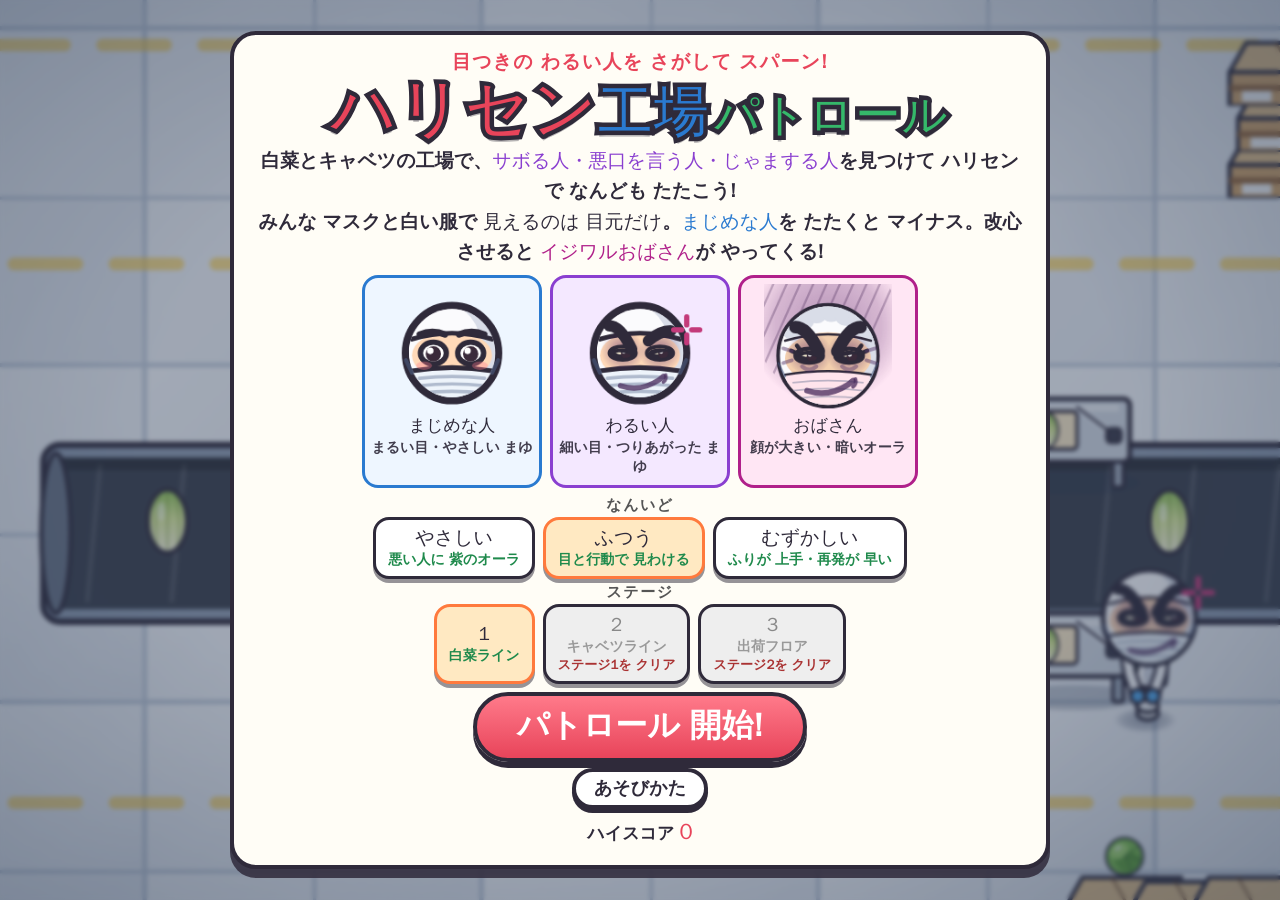
==== commit 6c4de62f: "老眼でも見やすく: 顔と文字を大きく、意地悪な人の顔をもっと意地悪そうに - 作業員と主人公の頭を 1.4 倍、目も大きく。おばさんの頭はさらに大きく - 画面を少し寄せて映す。ふきだし・浮かぶ文字・" ====
--- a/index.html
+++ b/index.html
@@ -55,38 +55,38 @@
 
 .hp { display: flex; align-items: center; gap: 4px; }
 .heart { width: 34px; height: 34px; flex: none; filter: drop-shadow(0 2px 0 rgba(47, 42, 58, 0.5)); }
-.hp-bar { position: relative; width: clamp(110px, 24vw, 210px); height: 22px; border: 3px solid var(--ink); border-radius: 14px; background: rgba(255, 255, 255, 0.85); overflow: hidden; box-shadow: 0 3px 0 rgba(47, 42, 58, 0.45); }
+.hp-bar { position: relative; width: clamp(120px, 26vw, 230px); height: 28px; border: 3px solid var(--ink); border-radius: 14px; background: rgba(255, 255, 255, 0.85); overflow: hidden; box-shadow: 0 3px 0 rgba(47, 42, 58, 0.45); }
 .hp-fill { position: absolute; top: 0; bottom: 0; left: 0; width: 100%; background: linear-gradient(#8bef7a, #3fc460); transition: width 0.15s; }
 .hp-fill.mid { background: linear-gradient(#ffe36a, #ffb52e); }
 .hp-fill.low { background: linear-gradient(#ff8a8a, #ff4d5e); animation: pulse 0.5s infinite alternate; }
-.hp-text { position: absolute; top: 0; left: 0; right: 0; bottom: 0; display: grid; place-items: center; font-size: 13px; color: var(--ink); text-shadow: 0 0 3px #fff, 0 0 3px #fff; }
+.hp-text { position: absolute; top: 0; left: 0; right: 0; bottom: 0; display: grid; place-items: center; font-size: 17px; color: var(--ink); text-shadow: 0 0 3px #fff, 0 0 3px #fff; }
 
 .score-box { display: flex; align-items: baseline; gap: 8px; padding: 2px 14px 3px; background: var(--cream); border: 3px solid var(--ink); border-radius: 16px; box-shadow: 0 3px 0 rgba(47, 42, 58, 0.45); }
-.score-box .label { font-size: 12px; opacity: 0.75; }
-.score { font-size: clamp(22px, 4.6vw, 32px); color: var(--red); -webkit-text-stroke: 0.5px var(--ink); font-variant-numeric: tabular-nums; min-width: 3.2ch; text-align: right; }
+.score-box .label { font-size: 15px; opacity: 0.8; }
+.score { font-size: clamp(26px, 5.4vw, 38px); color: var(--red); -webkit-text-stroke: 0.5px var(--ink); font-variant-numeric: tabular-nums; min-width: 3.2ch; text-align: right; }
 .score.bump { animation: bump 0.2s; }
 
 .combo { position: relative; padding: 3px 12px 7px; background: linear-gradient(#ffd24d, #ff9d2e); border: 3px solid var(--ink); border-radius: 14px; box-shadow: 0 3px 0 rgba(47, 42, 58, 0.45); color: #fff; text-shadow: 0 2px 0 var(--ink), 1px 0 0 var(--ink), -1px 0 0 var(--ink); animation: bump 0.25s; }
-.combo-n { font-size: 20px; }
-.combo-m { font-size: 14px; margin-left: 6px; }
+.combo-n { font-size: 24px; }
+.combo-m { font-size: 18px; margin-left: 6px; }
 .combo-bar { position: absolute; left: 8px; right: 8px; bottom: 2px; height: 4px; border-radius: 3px; background: rgba(47, 42, 58, 0.35); overflow: hidden; }
 .combo-bar div { height: 100%; background: #fff; width: 100%; }
 
-.weapon { display: flex; align-items: center; gap: 8px; padding: 3px 12px; font-size: 13px; border: 3px solid var(--ink); border-radius: 14px; box-shadow: 0 3px 0 rgba(47, 42, 58, 0.45); background: linear-gradient(#fff6dc, #f3dfb0); }
+.weapon { display: flex; align-items: center; gap: 8px; padding: 3px 12px; font-size: 17px; border: 3px solid var(--ink); border-radius: 14px; box-shadow: 0 3px 0 rgba(47, 42, 58, 0.45); background: linear-gradient(#fff6dc, #f3dfb0); }
 .weapon.jumbo { background: linear-gradient(#ffb48c, #ff7a4d); color: #fff; text-shadow: 0 1px 0 var(--ink); }
 .weapon.spark { background: linear-gradient(#fff6a0, #ffd400); animation: powerGlow 0.5s infinite alternate; }
-.weapon .w-label { font-size: 10px; opacity: 0.75; }
-.weapon i { font-style: normal; font-size: 12px; font-variant-numeric: tabular-nums; }
+.weapon .w-label { font-size: 13px; opacity: 0.8; }
+.weapon i { font-style: normal; font-size: 15px; font-variant-numeric: tabular-nums; }
 @keyframes powerGlow { from { box-shadow: 0 3px 0 rgba(47, 42, 58, 0.45), 0 0 8px rgba(255, 220, 80, 0.6); } to { box-shadow: 0 3px 0 rgba(47, 42, 58, 0.45), 0 0 22px rgba(255, 220, 80, 1); } }
 
-.timer { min-width: 5.2ch; text-align: center; padding: 2px 16px 3px; font-size: clamp(22px, 5vw, 32px); font-variant-numeric: tabular-nums; background: var(--cream); border: 3px solid var(--ink); border-radius: 18px; box-shadow: 0 3px 0 rgba(47, 42, 58, 0.45); }
+.timer { min-width: 5.2ch; text-align: center; padding: 2px 16px 3px; font-size: clamp(26px, 5.6vw, 38px); font-variant-numeric: tabular-nums; background: var(--cream); border: 3px solid var(--ink); border-radius: 18px; box-shadow: 0 3px 0 rgba(47, 42, 58, 0.45); }
 .timer.warn { color: #fff; background: #ff5a5e; animation: pulse 0.5s infinite alternate; }
-.stage-label { font-size: 12px; padding: 1px 10px; background: rgba(255, 255, 255, 0.85); border: 2px solid var(--ink); border-radius: 10px; }
-.gauge { position: relative; min-width: 220px; padding: 3px 14px 9px; text-align: center; font-size: 13px; color: #fff; background: linear-gradient(#c56bff, #7a2fc0); border: 3px solid var(--ink); border-radius: 16px; box-shadow: 0 3px 0 rgba(47, 42, 58, 0.45); text-shadow: 0 1px 0 var(--ink); }
+.stage-label { font-size: 15px; padding: 1px 10px; background: rgba(255, 255, 255, 0.85); border: 2px solid var(--ink); border-radius: 10px; }
+.gauge { position: relative; min-width: 240px; padding: 3px 14px 10px; text-align: center; font-size: 17px; color: #fff; background: linear-gradient(#c56bff, #7a2fc0); border: 3px solid var(--ink); border-radius: 16px; box-shadow: 0 3px 0 rgba(47, 42, 58, 0.45); text-shadow: 0 1px 0 var(--ink); }
 .gauge-bar { position: absolute; left: 8px; right: 8px; bottom: 3px; height: 5px; border-radius: 3px; background: rgba(47, 42, 58, 0.4); overflow: hidden; }
 .gauge-bar div { height: 100%; width: 0; background: #ffe14d; transition: width 0.3s; }
-.bossbar { width: min(50vw, 440px); padding: 2px 12px 8px; text-align: center; font-size: 14px; color: #fff; background: rgba(47, 42, 58, 0.88); border: 3px solid var(--ink); border-radius: 14px; position: relative; text-shadow: 0 1px 0 #000; animation: bump 0.3s; }
-.boss-bar { margin-top: 2px; height: 10px; border-radius: 6px; background: rgba(0, 0, 0, 0.5); overflow: hidden; border: 1.5px solid #000; }
+.bossbar { width: min(50vw, 440px); padding: 2px 12px 8px; text-align: center; font-size: 18px; color: #fff; background: rgba(47, 42, 58, 0.88); border: 3px solid var(--ink); border-radius: 14px; position: relative; text-shadow: 0 1px 0 #000; animation: bump 0.3s; }
+.boss-bar { margin-top: 2px; height: 14px; border-radius: 6px; background: rgba(0, 0, 0, 0.5); overflow: hidden; border: 1.5px solid #000; }
 .boss-bar div { height: 100%; width: 100%; background: linear-gradient(#ff8ad0, #c43ad0); transition: width 0.15s; }
 
 #minimap { width: clamp(110px, 22vw, 170px); height: calc(clamp(110px, 22vw, 170px) * 0.66); border: 3px solid var(--ink); border-radius: 12px; background: #eef1f6; box-shadow: 0 3px 0 rgba(47, 42, 58, 0.45); }
@@ -103,49 +103,68 @@
 .stick.right .knob { background: rgba(255, 170, 120, 0.95); }
 #touchHints { display: none; }
 body.touch #touchHints.show { display: block; }
-.th { position: fixed; bottom: calc(60px + var(--safe-b)); width: 120px; height: 120px; border-radius: 50%; border: 4px dashed rgba(47, 42, 58, 0.45); display: grid; place-items: center; text-align: center; font-size: 14px; color: var(--ink); background: rgba(255, 255, 255, 0.3); pointer-events: none; animation: breathe 1.4s infinite alternate; }
+.th { position: fixed; bottom: calc(60px + var(--safe-b)); width: 130px; height: 130px; border-radius: 50%; border: 4px dashed rgba(47, 42, 58, 0.45); display: grid; place-items: center; text-align: center; font-size: 17px; color: var(--ink); background: rgba(255, 255, 255, 0.3); pointer-events: none; animation: breathe 1.4s infinite alternate; }
 .th.l { left: calc(40px + var(--safe-l)); }
 .th.r { right: calc(40px + var(--safe-r)); }
 .th.gone { display: none; }
 @keyframes breathe { from { transform: scale(0.96); } to { transform: scale(1.04); } }
 
 /* ---------- ふきだし・バナー ---------- */
-#toast { position: fixed; top: calc(150px + var(--safe-t)); left: 50%; transform: translateX(-50%); max-width: 90vw; padding: 6px 18px; font-size: clamp(14px, 3.6vw, 18px); background: #fff; border: 3px solid var(--ink); border-radius: 18px; box-shadow: 0 4px 0 rgba(47, 42, 58, 0.5); pointer-events: none; z-index: 8; animation: toast-in 0.25s; text-align: center; }
-#banner { position: fixed; left: 0; right: 0; top: 34%; text-align: center; pointer-events: none; z-index: 8; white-space: nowrap; font-size: clamp(28px, 7.5vw, 88px); color: #fff; -webkit-text-stroke: 8px var(--ink); paint-order: stroke fill; text-shadow: 0 8px 0 rgba(47, 42, 58, 0.45); animation: banner 1.5s ease-out forwards; }
-#hint { position: fixed; bottom: calc(18px + var(--safe-b)); left: 50%; transform: translateX(-50%); max-width: 94vw; padding: 6px 16px; font-size: clamp(12px, 3.2vw, 16px); background: rgba(255, 255, 255, 0.92); border: 3px solid var(--ink); border-radius: 18px; pointer-events: none; z-index: 8; text-align: center; animation: toast-in 0.3s; }
-body.touch #hint { bottom: calc(190px + var(--safe-b)); }
+#toast { position: fixed; bottom: calc(78px + var(--safe-b)); left: 50%; transform: translateX(-50%); max-width: 92vw; padding: 8px 20px; font-size: clamp(17px, 4.4vw, 23px); line-height: 1.4; background: #fff; border: 3px solid var(--ink); border-radius: 18px; box-shadow: 0 4px 0 rgba(47, 42, 58, 0.5); pointer-events: none; z-index: 8; animation: toast-in 0.25s; text-align: center; }
+#banner { position: fixed; left: 0; right: 0; top: 24%; text-align: center; pointer-events: none; z-index: 8; white-space: nowrap; font-size: clamp(28px, 6.5vw, 72px); color: #fff; -webkit-text-stroke: 8px var(--ink); paint-order: stroke fill; text-shadow: 0 8px 0 rgba(47, 42, 58, 0.45); animation: banner 1.5s ease-out forwards; }
+#hint { position: fixed; bottom: calc(18px + var(--safe-b)); left: 50%; transform: translateX(-50%); max-width: 94vw; padding: 6px 16px; font-size: clamp(15px, 3.8vw, 20px); line-height: 1.4; background: rgba(255, 255, 255, 0.92); border: 3px solid var(--ink); border-radius: 18px; pointer-events: none; z-index: 8; text-align: center; animation: toast-in 0.3s; }
+body.touch #hint { bottom: calc(18px + var(--safe-b)); }
+/* 横向きのスマホなど 高さが低い画面: 読みやすさは保ちつつ HUD を少し小さく */
+@media (max-height: 520px) {
+  .hp-bar { height: 24px; width: clamp(110px, 24vw, 200px); }
+  .hp-text { font-size: 15px; }
+  .score-box .label { font-size: 13px; }
+  .score { font-size: 26px; }
+  .weapon { font-size: 15px; padding: 2px 10px; }
+  .weapon .w-label { display: none; }
+  .timer { font-size: 26px; padding: 0 14px 1px; }
+  .stage-label { display: none; }
+  .gauge { font-size: 15px; min-width: 0; padding: 2px 12px 9px; }
+  .bossbar { font-size: 15px; }
+  #minimap { width: 120px; height: 80px; }
+  .icon-btn { width: 34px; height: 34px; }
+  #toast { bottom: calc(52px + var(--safe-b)); font-size: 17px; padding: 5px 16px; }
+  #hint { bottom: calc(6px + var(--safe-b)); font-size: 15px; padding: 4px 14px; }
+  #banner { top: 26%; font-size: clamp(26px, 6vw, 44px); -webkit-text-stroke-width: 6px; }
+  .th { width: 110px; height: 110px; bottom: calc(40px + var(--safe-b)); font-size: 15px; }
+}
 
 /* ---------- 画面のうえに重ねるカード ---------- */
 .overlay { position: fixed; top: 0; left: 0; right: 0; bottom: 0; z-index: 20; display: flex; align-items: center; justify-content: center; padding: 10px; background: rgba(40, 55, 80, 0.4); backdrop-filter: blur(2px); -webkit-backdrop-filter: blur(2px); overflow: auto; touch-action: auto; }
-.card { background: var(--cream); border: 4px solid var(--ink); border-radius: 26px; box-shadow: 0 9px 0 rgba(47, 42, 58, 0.85); padding: 14px 22px 18px; max-width: min(94vw, 720px); max-height: 96vh; overflow: auto; text-align: center; animation: pop 0.35s cubic-bezier(0.3, 1.5, 0.5, 1); }
+.card { background: var(--cream); border: 4px solid var(--ink); border-radius: 26px; box-shadow: 0 9px 0 rgba(47, 42, 58, 0.85); padding: 14px 22px 18px; max-width: min(96vw, 820px); max-height: 96vh; overflow: auto; text-align: center; animation: pop 0.35s cubic-bezier(0.3, 1.5, 0.5, 1); }
 .card h2 { margin: 0 0 6px; font-size: clamp(26px, 6vw, 40px); }
 .card.small { min-width: min(80vw, 320px); }
 
-.logo-small { font-size: clamp(12px, 3vw, 15px); color: var(--red); letter-spacing: 0.06em; }
+.logo-small { font-size: clamp(15px, 3.6vw, 19px); color: var(--red); letter-spacing: 0.06em; }
 .logo h1 { margin: 0 0 4px; white-space: nowrap; font-size: clamp(26px, 7vw, 64px); line-height: 1.05; letter-spacing: 0.02em; -webkit-text-stroke: 9px var(--ink); paint-order: stroke fill; text-shadow: 0 6px 0 rgba(47, 42, 58, 0.35); }
 .logo .l1 { color: var(--red); }
 .logo .l2 { color: var(--blue); font-size: 0.85em; }
 .logo .l3 { color: var(--green); font-size: 0.7em; margin-left: 0.1em; }
-.lead { margin: 4px 0 8px; font-size: clamp(12px, 3vw, 15px); line-height: 1.6; }
+.lead { margin: 4px 0 8px; font-size: clamp(15px, 3.8vw, 19px); line-height: 1.6; }
 .lead .bad-t { color: var(--purple); }
 .lead .good-t { color: var(--blue); }
 .lead .boss-t { color: #b0208a; }
 
 .eyes-row { display: flex; justify-content: center; gap: 8px; margin: 0 0 8px; flex-wrap: wrap; }
-.eye-card { width: min(30vw, 150px); padding: 6px 6px 8px; background: #fff; border: 3px solid var(--ink); border-radius: 16px; display: flex; flex-direction: column; align-items: center; gap: 2px; }
-.eye-card canvas { width: min(22vw, 96px); height: min(22vw, 96px); }
-.eye-card b { font-size: 13px; }
-.eye-card span { font-size: 10.5px; line-height: 1.3; opacity: 0.85; }
+.eye-card { width: min(31vw, 180px); padding: 6px 6px 8px; background: #fff; border: 3px solid var(--ink); border-radius: 16px; display: flex; flex-direction: column; align-items: center; gap: 2px; }
+.eye-card canvas { width: min(26vw, 128px); height: min(26vw, 128px); }
+.eye-card b { font-size: 17px; }
+.eye-card span { font-size: 14px; line-height: 1.35; opacity: 0.9; }
 .eye-card.good { border-color: var(--blue); background: #eef6ff; }
 .eye-card.bad { border-color: var(--purple); background: #f4e8ff; }
 .eye-card.boss { border-color: #b0208a; background: #ffe6f4; }
 
-.row-label { font-size: 11px; color: #777; margin-top: 4px; letter-spacing: 0.1em; }
+.row-label { font-size: 15px; color: #555; margin-top: 4px; letter-spacing: 0.1em; }
 .diffs, .stages { display: flex; justify-content: center; gap: 8px; margin: 2px 0 4px; flex-wrap: wrap; }
 .diff-btn, .stage-btn { position: relative; min-width: 100px; padding: 5px 12px 7px; font-family: inherit; font-weight: 800; color: var(--ink); background: #fff; border: 3px solid var(--ink); border-radius: 16px; box-shadow: 0 4px 0 rgba(47, 42, 58, 0.5); cursor: pointer; text-align: center; }
-.diff-btn b, .stage-btn b { display: block; font-size: 15px; }
-.diff-btn span, .stage-btn span { display: block; font-size: 11px; color: var(--green); }
-.stage-btn i { display: none; font-style: normal; font-size: 10px; color: #a33; }
+.diff-btn b, .stage-btn b { display: block; font-size: 19px; }
+.diff-btn span, .stage-btn span { display: block; font-size: 14px; color: #1f8a4c; }
+.stage-btn i { display: none; font-style: normal; font-size: 13px; color: #a33; }
 .diff-btn.on, .stage-btn.on { background: #ffe9c2; border-color: var(--orange); }
 .stage-btn.lock { background: #eee; color: #888; }
 .stage-btn.lock span { color: #999; }
@@ -153,43 +172,43 @@
 .diff-btn:active, .stage-btn:active { transform: translateY(3px); box-shadow: 0 1px 0 rgba(47, 42, 58, 0.5); }
 
 .big-btn, .sub-btn { display: block; margin: 8px auto 0; cursor: pointer; font-family: inherit; font-weight: 800; color: #fff; border: 4px solid var(--ink); border-radius: 999px; }
-.big-btn { padding: 8px 40px 10px; font-size: clamp(20px, 5vw, 28px); background: linear-gradient(#ff7a8a, var(--red)); box-shadow: 0 6px 0 var(--ink); animation: wiggle 1.6s infinite; }
+.big-btn { padding: 8px 40px 10px; font-size: clamp(24px, 6vw, 32px); background: linear-gradient(#ff7a8a, var(--red)); box-shadow: 0 6px 0 var(--ink); animation: wiggle 1.6s infinite; }
 .big-btn:hover { filter: brightness(1.06); }
 .big-btn:active { transform: translateY(4px); box-shadow: 0 2px 0 var(--ink); animation: none; }
-.sub-btn { padding: 4px 22px 5px; font-size: 15px; color: var(--ink); background: #fff; box-shadow: 0 4px 0 var(--ink); }
+.sub-btn { padding: 5px 24px 6px; font-size: 18px; color: var(--ink); background: #fff; box-shadow: 0 4px 0 var(--ink); }
 .sub-btn:active { transform: translateY(3px); box-shadow: 0 1px 0 var(--ink); }
 .meta-btns { display: flex; justify-content: center; gap: 6px; margin-top: 6px; }
-.meta-btns .sub-btn { margin: 0; font-size: 13px; padding: 3px 14px 4px; }
-.best { margin-top: 8px; font-size: 14px; }
-.best b { color: var(--red); font-size: 18px; }
+.meta-btns .sub-btn { margin: 0; font-size: 18px; padding: 4px 18px 5px; }
+.best { margin-top: 8px; font-size: 17px; }
+.best b { color: var(--red); font-size: 22px; }
 
 /* ---------- あそびかた ---------- */
-.howto-card { width: min(94vw, 700px); }
+.howto-card { width: min(96vw, 820px); }
 .legend { list-style: none; display: grid; grid-template-columns: 1fr 1fr; gap: 8px; margin: 0 0 8px; padding: 0; text-align: left; }
-.legend li { display: grid; grid-template-columns: 64px 1fr; grid-template-rows: auto auto; column-gap: 8px; align-items: center; padding: 6px 8px; background: #fff; border: 3px solid var(--ink); border-radius: 16px; font-size: 13px; }
-.legend canvas { grid-row: 1 / 3; width: 64px; height: 64px; }
-.legend b { font-size: 14px; align-self: end; overflow-wrap: anywhere; }
-.legend span { font-size: 11px; line-height: 1.35; opacity: 0.85; align-self: start; overflow-wrap: anywhere; }
-.legend span b { font-size: 11px; }
+.legend li { display: grid; grid-template-columns: 84px 1fr; grid-template-rows: auto auto; column-gap: 10px; align-items: center; padding: 8px 10px; background: #fff; border: 3px solid var(--ink); border-radius: 16px; font-size: 16px; }
+.legend canvas { grid-row: 1 / 3; width: 84px; height: 84px; }
+.legend b { font-size: 18px; align-self: end; overflow-wrap: anywhere; }
+.legend span { font-size: 15px; line-height: 1.45; opacity: 0.9; align-self: start; overflow-wrap: anywhere; }
+.legend span b { font-size: 15px; }
 .legend .minus { color: var(--blue); }
 .legend li.bad { background: #f7eeff; border-color: var(--purple); }
 .legend li.boss-l { grid-column: 1 / 3; background: linear-gradient(#ffe6f4, #ffd3ea); border-color: #b0208a; }
 .legend li.pick { grid-column: 1 / 3; background: #fff8dc; border-color: #c99a00; }
-.howto-text { font-size: 12.5px; line-height: 1.55; text-align: left; margin: 0 0 6px; padding: 6px 10px; background: #fff; border: 2px solid var(--ink); border-radius: 12px; }
+.howto-text { font-size: 16px; line-height: 1.65; text-align: left; margin: 0 0 6px; padding: 6px 10px; background: #fff; border: 2px solid var(--ink); border-radius: 12px; }
 .howto-text b { color: var(--purple); }
-.controls { margin: 0 0 4px; text-align: left; font-size: clamp(11px, 2.8vw, 13px); line-height: 1.6; padding: 4px 8px; background: #e6f1ff; border-radius: 12px; }
+.controls { margin: 0 0 4px; text-align: left; font-size: clamp(14px, 3.6vw, 16px); line-height: 1.6; padding: 4px 8px; background: #e6f1ff; border-radius: 12px; }
 .controls b { color: var(--red); margin-right: 4px; }
 body.touch .controls .touch-only { display: block; }
 
 /* ---------- けっか ---------- */
-.result-card { min-width: min(92vw, 420px); }
+.result-card { min-width: min(92vw, 480px); }
 .rank { width: 92px; height: 92px; margin: 0 auto; border-radius: 50%; border: 5px solid var(--ink); display: grid; place-items: center; font-size: 56px; color: #fff; -webkit-text-stroke: 3px var(--ink); paint-order: stroke fill; box-shadow: 0 6px 0 rgba(47, 42, 58, 0.5); animation: pop 0.5s cubic-bezier(0.3, 1.6, 0.5, 1); }
-.rank-msg { margin: 6px 0 2px; font-size: 14px; color: var(--purple); }
+.rank-msg { margin: 6px 0 2px; font-size: 18px; color: var(--purple); }
 .res-score { display: flex; justify-content: center; align-items: baseline; gap: 10px; }
-.res-score span { font-size: 14px; }
+.res-score span { font-size: 18px; }
 .res-score b { font-size: clamp(30px, 8vw, 44px); color: var(--red); -webkit-text-stroke: 1px var(--ink); font-variant-numeric: tabular-nums; }
-.newbest { display: inline-block; padding: 2px 14px; font-size: 14px; color: #fff; background: var(--orange); border: 3px solid var(--ink); border-radius: 999px; animation: pulse 0.5s infinite alternate; }
-.res-stats { list-style: none; margin: 8px auto 4px; padding: 0; max-width: 360px; text-align: left; font-size: 12.5px; display: grid; grid-template-columns: 1fr 1fr; gap: 3px 10px; }
+.newbest { display: inline-block; padding: 2px 14px; font-size: 18px; color: #fff; background: var(--orange); border: 3px solid var(--ink); border-radius: 999px; animation: pulse 0.5s infinite alternate; }
+.res-stats { list-style: none; margin: 8px auto 4px; padding: 0; max-width: 520px; text-align: left; font-size: 16px; display: grid; grid-template-columns: 1fr 1fr; gap: 3px 10px; }
 .res-stats li { display: flex; justify-content: space-between; gap: 6px; padding: 2px 8px; background: #fff; border-radius: 8px; border: 2px solid #e0dcd0; }
 .res-stats b { color: var(--purple); font-variant-numeric: tabular-nums; }
 
@@ -198,22 +217,24 @@
 @keyframes bump { 0% { transform: scale(1); } 40% { transform: scale(1.12); } 100% { transform: scale(1); } }
 @keyframes pop { from { transform: scale(0.6); opacity: 0; } to { transform: scale(1); opacity: 1; } }
 @keyframes wiggle { 0%, 100% { transform: rotate(-1.5deg) scale(1); } 50% { transform: rotate(1.5deg) scale(1.03); } }
-@keyframes toast-in { from { transform: translate(-50%, -10px); opacity: 0; } to { transform: translate(-50%, 0); opacity: 1; } }
-@keyframes banner { 0% { transform: scale(0.4); opacity: 0; } 20% { transform: scale(1.15); opacity: 1; } 35% { transform: scale(1); } 80% { opacity: 1; } 100% { transform: scale(1.1); opacity: 0; } }
+@keyframes toast-in { from { transform: translate(-50%, 10px); opacity: 0; } to { transform: translate(-50%, 0); opacity: 1; } }
+@keyframes banner { 0% { transform: scale(0.4); opacity: 0; } 18% { transform: scale(1.12); opacity: 1; } 30% { transform: scale(1); } 70% { opacity: 1; } 100% { transform: scale(1.05); opacity: 0; } }
 
 /* ---------- 小さい画面 ---------- */
 @media (max-width: 520px) {
   .legend { grid-template-columns: 1fr; }
   .legend li.boss-l, .legend li.pick { grid-column: 1; }
   .eye-card { width: 30vw; }
+  .legend li { grid-template-columns: 70px 1fr; }
+  .legend canvas { width: 70px; height: 70px; }
   .diff-btn, .stage-btn { min-width: 86px; padding: 4px 8px 6px; }
   .res-stats { grid-template-columns: 1fr; }
 }
 @media (max-height: 520px) {
   .card { padding: 8px 14px 10px; }
   .logo h1 { font-size: 30px; }
-  .lead { margin: 2px 0 4px; font-size: 11px; line-height: 1.4; }
-  .eye-card canvas { width: 54px; height: 54px; }
+  .lead { margin: 2px 0 4px; font-size: 14px; line-height: 1.4; }
+  .eye-card canvas { width: 72px; height: 72px; }
   .big-btn { padding: 4px 28px 6px; font-size: 20px; }
 }
 </style>
@@ -483,7 +504,7 @@
 const CONFIG = {
   tile: 40,
   // 画面の拡大率: 見える面積が targetArea 付近になるよう調整し、最低でも minW x minH は見えるようにする
-  view: { targetArea: 330000, minW: 520, minH: 330, maxDpr: 2, maxPixels: 4.5e6 },
+  view: { targetArea: 260000, minW: 460, minH: 300, maxDpr: 2, maxPixels: 4.5e6 },
 
   player: {
     r: 15, speed: 235, accel: 2600, maxHp: 100,
@@ -941,8 +962,14 @@
     }
     for (const sx of [-1, 1]) {
       const ex = sx * ex0 + lx * 0.4;
+      // いじわるな目のまわりの暗い影
+      if (mean > 0.45) {
+        const gr = g.createRadialGradient(ex, ey - eh * 0.4, ew * 0.4, ex, ey - eh * 0.4, ew * 1.9);
+        gr.addColorStop(0, `rgba(70,20,90,${0.42 * mean})`); gr.addColorStop(1, 'rgba(70,20,90,0)');
+        g.fillStyle = gr; g.beginPath(); g.ellipse(ex, ey - eh * 0.4, ew * 1.9, eh * 2.6 + 2 * sz, 0, 0, TAU); g.fill();
+      }
       // 白目
-      g.beginPath(); g.ellipse(ex, ey, ew, eh, 0, 0, TAU); fillStroke(g, o.bloodshot ? '#fff0ec' : '#fff', 1.6 * sz);
+      g.beginPath(); g.ellipse(ex, ey, ew, eh, 0, 0, TAU); fillStroke(g, o.bloodshot ? '#fff0ec' : mean > 0.6 ? '#fff6d8' : '#fff', (1.6 + mean * 0.6) * sz);
       g.save(); g.beginPath(); g.ellipse(ex, ey, ew, eh, 0, 0, TAU); g.clip();
       // 黒目: いじわるほど小さい
       const pr = (2.3 * sz) * (1 - mean * 0.35);
@@ -980,9 +1007,9 @@
       const ex = sx * ex0;
       const by = ey - (5.6 + (o.browUp || 0)) * sz;
       const inner = ex - sx * ew * 0.9; const outer = ex + sx * ew * 1.05;
-      const innerY = by + mean * 3.2 * sz + (smirk && sx === face ? -2.5 * sz : 0);
-      const outerY = by - mean * 1.6 * sz + (smirk && sx === face ? 1.5 * sz : 0);
-      g.strokeStyle = o.browCol || OUT; g.lineWidth = thick + mean * 0.9 * sz; g.lineCap = 'round';
+      const innerY = by + mean * 4.4 * sz + (smirk && sx === face ? -2.5 * sz : 0);
+      const outerY = by - mean * 2.6 * sz + (smirk && sx === face ? 1.5 * sz : 0);
+      g.strokeStyle = o.browCol || OUT; g.lineWidth = thick + mean * 1.5 * sz; g.lineCap = 'round';
       g.beginPath(); g.moveTo(inner, innerY); g.quadraticCurveTo((inner + outer) / 2, Math.min(innerY, outerY) - (1 - mean) * 1.6 * sz, outer, outerY); g.stroke();
     }
     if (mean > 0.5 && o.vein) { // こめかみの怒りマーク
@@ -1017,6 +1044,15 @@
     g.restore();
     // マスクのひも
     g.strokeStyle = 'rgba(80,100,140,0.5)'; g.lineWidth = 1.2; g.beginPath(); g.moveTo(-r * 0.86, r * 0.42); g.lineTo(-r * 0.99, r * 0.15); g.moveTo(r * 0.86, r * 0.42); g.lineTo(r * 0.99, r * 0.15); g.stroke();
+    // マスク越しに口がニヤリと持ち上がる(いじわるな人)
+    const em = (o.eyes && o.eyes.mean) || 0;
+    if (o.eyes && o.eyes.grin) {
+      const k = r / 16;
+      g.strokeStyle = 'rgba(70,40,90,0.75)'; g.lineWidth = 1.8 * k; g.lineCap = 'round';
+      g.beginPath(); g.moveTo(-r * 0.42 * face, r * 0.7); g.quadraticCurveTo(0, r * 0.84, r * 0.4 * face, r * 0.58); g.lineTo(r * 0.5 * face, r * 0.5); g.stroke();
+      g.lineWidth = 1.2 * k; g.beginPath(); g.moveTo(r * 0.5 * face, r * 0.62); g.quadraticCurveTo(r * 0.58 * face, r * 0.56, r * 0.55 * face, r * 0.47); g.stroke();
+    }
+    void em;
     // 目
     g.save(); g.translate(0, r * 0.0); drawEyes(g, Object.assign({ r, face, skin: o.skin || SKIN }, o.eyes || {})); g.restore();
     // ほっぺ(やさしい人だけ)
@@ -1105,16 +1141,16 @@
     // 頭
     g.save();
     const hx = face * 1.2 + (run ? face * 0.8 : 0);
-    g.translate(hx, -40 + (run ? Math.sin(wt * 2) * 0.6 : 0));
+    g.translate(hx, -46 + (run ? Math.sin(wt * 2) * 0.6 : 0));
     if (pose === 'bow') g.translate(0, 5);
     eyes.t = t;
-    if (eyes.size == null) eyes.size = 1.22;
-    drawHoodHead(g, { r: 16, face, eyes, blush: o.blush, badge: o.badge });
+    if (eyes.size == null) eyes.size = 1.7;
+    drawHoodHead(g, { r: 22, face, eyes, blush: o.blush, badge: o.badge });
     g.restore();
     g.restore();
     // 頭の上のしるし
     if (o.marker) o.marker(g, bob);
-    if (pose === 'dizzy' || o.dizzy) { for (let i = 0; i < 3; i++) { const a = t * 5 + (i * TAU) / 3; star(g, Math.cos(a) * 13 * sc, (-58 + bob) * sc + Math.sin(a) * 3, 3.4, a, '#ffe14d', 1.2); } }
+    if (pose === 'dizzy' || o.dizzy) { for (let i = 0; i < 3; i++) { const a = t * 5 + (i * TAU) / 3; star(g, Math.cos(a) * 17 * sc, (-74 + bob) * sc + Math.sin(a) * 3, 4.4, a, '#ffe14d', 1.4); } }
   }
 
   // ---------- 主人公(パトロール) ----------
@@ -1186,17 +1222,17 @@
     freeArm(-face);
     // 頭
     g.save();
-    g.translate(face * 1.2 + (run ? face * 0.8 : 0), -40.5 + (run ? Math.sin(wt * 2) * 0.6 : 0));
+    g.translate(face * 1.2 + (run ? face * 0.8 : 0), -46.5 + (run ? Math.sin(wt * 2) * 0.6 : 0));
     const look = { x: Math.cos(P.aim), y: Math.sin(P.aim) };
-    const eyes = hurt ? { mode: 'x', size: 1.22 } : (P.sadT > 0 ? { mode: 'tear', look, browUp: 1, size: 1.22 } : { mean: 0, look, size: 1.25, mode: (P.happyT > 0 ? 'happy' : undefined) });
+    const eyes = hurt ? { mode: 'x', size: 1.7 } : (P.sadT > 0 ? { mode: 'tear', look, browUp: 1, size: 1.7 } : { mean: 0, look, size: 1.72, mode: (P.happyT > 0 ? 'happy' : undefined) });
     eyes.t = t;
-    drawHoodHead(g, { r: 16.5, face, eyes, blush: true, hood: '#ffffff' });
+    drawHoodHead(g, { r: 22, face, eyes, blush: true, hood: '#ffffff' });
     // 「パトロール」の帽子マーク(頭巾の上の赤いライン)
-    g.strokeStyle = '#e8445a'; g.lineWidth = 2.8; g.lineCap = 'round'; g.beginPath(); g.moveTo(-10, -9.5); g.quadraticCurveTo(0, -14, 10, -9.5); g.stroke();
+    g.strokeStyle = '#e8445a'; g.lineWidth = 3.6; g.lineCap = 'round'; g.beginPath(); g.moveTo(-13.5, -13); g.quadraticCurveTo(0, -19, 13.5, -13); g.stroke();
     g.restore();
     if (!fanBehind) fanArm();
     g.restore();
-    if (P.stunT > 0) { for (let i = 0; i < 3; i++) { const a = t * 5 + (i * TAU) / 3; star(g, Math.cos(a) * 13, -58 + bob + Math.sin(a) * 3, 3.4, a, '#ffe14d', 1.2); } }
+    if (P.stunT > 0) { for (let i = 0; i < 3; i++) { const a = t * 5 + (i * TAU) / 3; star(g, Math.cos(a) * 17, -74 + bob + Math.sin(a) * 3, 4.4, a, '#ffe14d', 1.4); } }
   }
 
   // ---------- 悪い人のまわりの暗いトーン(スクリーントーン風) ----------
@@ -1219,7 +1255,7 @@
     const face = B.face >= 0 ? 1 : -1;
     const run = B.moving;
     const wt = B.walkT || 0;
-    const R = 34 * (B.size || 1);          // 頭の半径(作業員の 2.4 倍)
+    const R = 44 * (B.size || 1);          // 頭の半径(作業員の 2 倍以上)
     const bob = run ? -Math.abs(Math.sin(wt)) * 3 : -Math.sin(t * 1.8) * 1;
     const lvl = B.level || 0;
     // トーン(いびり中・怒り中は濃い)
@@ -1284,7 +1320,7 @@
     else if (st === 'defeated') eyes = { mode: 'tear', mean: 0.1, size: R / 14, browUp: 2, lashes: true, bags: true };
     else {
       const look = B.look || { x: face * 0.6, y: 0.2 };
-      eyes = { mean: st === 'scold' || st === 'windup' ? 1 : 0.85, look, size: R / 14, lashes: true, bags: true, wrinkles: true, bloodshot: st === 'windup' || st === 'shout', vein: st === 'scold' || st === 'windup' || B.hitFlash > 0, smirk: st === 'seek' || st === 'enter' ? 1 : 0, browThick: 2.1 };
+      eyes = { mean: st === 'scold' || st === 'windup' ? 1 : 0.9, grin: true, look, size: R / 14, lashes: true, bags: true, wrinkles: true, bloodshot: st === 'windup' || st === 'shout', vein: st === 'scold' || st === 'windup' || B.hitFlash > 0, smirk: st === 'seek' || st === 'enter' ? 1 : 0, browThick: 2.1 };
     }
     eyes.t = t;
     drawHoodHead(g, { r: R, face, eyes, perm: true, mask: lvl >= 1 ? '#ffe4ec' : MASK, skin: '#f3cfae' });
@@ -1298,7 +1334,8 @@
 
   // ---------- ふきだし ----------
   // style: 'talk' | 'whisper' | 'shout' | 'think'
-  function drawBubble(ctx, x, y, text, style, font, alpha) {
+  // box: {top, left, right} を渡すと、ふきだしがその範囲(画面内)に収まるようにずらす
+  function drawBubble(ctx, x, y, text, style, font, alpha, box) {
     ctx.save();
     ctx.globalAlpha = alpha == null ? 1 : alpha;
     ctx.font = font; ctx.textAlign = 'center'; ctx.textBaseline = 'middle';
@@ -1309,6 +1346,10 @@
     const lh = Math.round(parseFloat(px) * 1.3) || 16;
     const h = lh * lines.length + pad * 1.2;
     w += pad * 2.2;
+    if (box) {
+      if (y - h - 8 < box.top) y = box.top + h + 8;
+      x = clamp(x, box.left + w / 2 + 8, box.right - w / 2 - 8);
+    }
     const bx = x - w / 2; const by = y - h;
     ctx.lineJoin = 'round';
     if (style === 'shout') {
@@ -1804,11 +1845,12 @@
   if (w.state === 'stagger') return { mode: 'x' };
   if (w.state === 'dizzy') return { mode: 'spiral' };
   if (w.state === 'bow') return { mode: 'closed' };
-  const base = { slacker: 0.8, gossip: 0.9, sabo: 1, minion: 1 }[w.kind] || 1;
-  const k = cue === 0 ? 1 : cue === 1 ? 0.82 : 0.62;
+  const base = { slacker: 0.9, gossip: 1, sabo: 1, minion: 1 }[w.kind] || 1;
+  const k = cue === 0 ? 1 : cue === 1 ? 0.95 : 0.82;
   const pretend = w.state === 'pretend';
-  const mean = base * k * (pretend ? (cue === 2 ? 0.6 : 0.78) : 1);
-  const o = { mean, vein: cue <= 1 && !pretend && (w.kind === 'sabo' || w.kind === 'minion' || w.hitT > 0) };
+  const mean = Math.min(1, base * k * (pretend ? (cue === 2 ? 0.72 : 0.82) : 1));
+  const grin = !pretend && (cue <= 1 || w.state === 'bother' || w.state === 'gossip');
+  const o = { mean, grin, vein: cue <= 1 && !pretend && (w.kind === 'sabo' || w.kind === 'minion' || w.hitT > 0) };
   if (w.kind === 'slacker') { o.droop = pretend ? 0 : 0.6; o.look = { x: 0, y: pretend ? -0.4 : 0.9 }; }
   if (w.kind === 'gossip') { o.smirk = 1; o.look = { x: pretend ? -w.face : w.face * 0.9, y: 0.1 }; }
   if (w.kind === 'sabo' || w.kind === 'minion') { o.look = { x: w.face, y: 0 }; }
@@ -2571,7 +2613,7 @@
         for (let i = 0; i < 3; i++) { const a = p.t * 2 + (i * TAU) / 3; Art.star(ctx, Math.cos(a) * 30, -20 + Math.sin(a) * 10, 4, a, '#fff', 1.2); }
         ctx.restore();
         if (p.life < 6 && Math.floor(p.life * 6) % 2 === 0) { /* 点滅 */ } else {
-          ctx.font = `800 13px ${FONT}`; ctx.textAlign = 'center'; ctx.lineWidth = 4; ctx.strokeStyle = OUT; ctx.strokeText(H.short, p.x, p.y - 44 + bob); ctx.fillStyle = H.color; ctx.fillText(H.short, p.x, p.y - 44 + bob);
+          ctx.font = `800 18px ${FONT}`; ctx.textAlign = 'center'; ctx.lineWidth = 5; ctx.strokeStyle = OUT; ctx.strokeText(H.short, p.x, p.y - 48 + bob); ctx.fillStyle = H.color; ctx.fillText(H.short, p.x, p.y - 48 + bob);
         }
       });
     }
@@ -2585,7 +2627,7 @@
       pushDraw(w.y, () => {
         ctx.save(); ctx.translate(w.x, w.y);
         // やさしい難易度: 悪い人のまわりに うすい紫のトーン
-        if (cue === 0 && w.kind !== 'good' && w.state !== 'bow') Art.drawTone(ctx, 26, 0.22 + Math.sin(t * 3 + w.seed) * 0.05, t);
+        if (cue === 0 && w.kind !== 'good' && w.state !== 'bow') Art.drawTone(ctx, 34, 0.22 + Math.sin(t * 3 + w.seed) * 0.05, t);
         if (w.hitT > 0.35) { ctx.filter = 'brightness(1.8)'; }
         const eyes = workerEyes(w);
         const pose = workerPose(w);
@@ -2594,12 +2636,12 @@
         // 改心したての人は頭の上にキラキラ(叩かないで!)
         if (w.reformed && w.kind === 'good') {
           const k = clamp(w.relapseT / 6, 0, 1);
-          Art.star(ctx, 0, -66 + Math.sin(t * 4) * 2, 6, t * 2, k < 1 ? (Math.floor(t * 6) % 2 ? '#ffd24d' : '#ff9a5c') : '#ffd24d', 1.4);
-          if (k < 1) { ctx.font = `800 11px ${FONT}`; ctx.textAlign = 'center'; ctx.lineWidth = 3; ctx.strokeStyle = OUT; ctx.strokeText('…ムズムズ', 0, -78); ctx.fillStyle = '#ff9a5c'; ctx.fillText('…ムズムズ', 0, -78); }
+          Art.star(ctx, 0, -82 + Math.sin(t * 4) * 2, 8, t * 2, k < 1 ? (Math.floor(t * 6) % 2 ? '#ffd24d' : '#ff9a5c') : '#ffd24d', 1.4);
+          if (k < 1) { ctx.font = `800 15px ${FONT}`; ctx.textAlign = 'center'; ctx.lineWidth = 4; ctx.strokeStyle = OUT; ctx.strokeText('…ムズムズ', 0, -96); ctx.fillStyle = '#ff9a5c'; ctx.fillText('…ムズムズ', 0, -96); }
         }
         // サボりの Zzz / 泣いている人の涙 / 困っている人の「!」
-        if (w.state === 'slack' && w.pose !== 'phone') { ctx.font = `800 ${13 + Math.sin(t * 2 + w.seed) * 2}px ${FONT}`; ctx.textAlign = 'center'; ctx.lineWidth = 3; ctx.strokeStyle = OUT; const zy = -62 - ((t * 10 + w.seed * 7) % 16); ctx.strokeText('z', 12, zy); ctx.fillStyle = '#9ac4ff'; ctx.fillText('z', 12, zy); }
-        if (w.state === 'upset' || w.state === 'cry') { ctx.font = `800 20px ${FONT}`; ctx.textAlign = 'center'; ctx.lineWidth = 4; ctx.strokeStyle = OUT; ctx.strokeText(w.state === 'cry' ? '…' : '!', 14, -60); ctx.fillStyle = w.state === 'cry' ? '#9ac4ff' : '#ff7a3d'; ctx.fillText(w.state === 'cry' ? '…' : '!', 14, -60); }
+        if (w.state === 'slack' && w.pose !== 'phone') { ctx.font = `800 ${18 + Math.sin(t * 2 + w.seed) * 2}px ${FONT}`; ctx.textAlign = 'center'; ctx.lineWidth = 4; ctx.strokeStyle = OUT; const zy = -76 - ((t * 10 + w.seed * 7) % 18); ctx.strokeText('z', 18, zy); ctx.fillStyle = '#9ac4ff'; ctx.fillText('z', 18, zy); }
+        if (w.state === 'upset' || w.state === 'cry') { ctx.font = `800 28px ${FONT}`; ctx.textAlign = 'center'; ctx.lineWidth = 5; ctx.strokeStyle = OUT; ctx.strokeText(w.state === 'cry' ? '…' : '!', 20, -74); ctx.fillStyle = w.state === 'cry' ? '#9ac4ff' : '#ff7a3d'; ctx.fillText(w.state === 'cry' ? '…' : '!', 20, -74); }
         ctx.restore();
       });
     }
@@ -2613,7 +2655,7 @@
       ctx.filter = 'none';
       ctx.restore();
       // 名前
-      ctx.font = `800 13px ${FONT}`; ctx.textAlign = 'center'; ctx.lineWidth = 4; ctx.strokeStyle = OUT; ctx.strokeText(B.name, B.x, B.y - 128); ctx.fillStyle = B.state === 'defeated' ? '#9ac4ff' : '#ff8ad0'; ctx.fillText(B.name, B.x, B.y - 128);
+      ctx.font = `800 18px ${FONT}`; ctx.textAlign = 'center'; ctx.lineWidth = 5; ctx.strokeStyle = OUT; ctx.strokeText(B.name, B.x, B.y - 150); ctx.fillStyle = B.state === 'defeated' ? '#9ac4ff' : '#ff8ad0'; ctx.fillText(B.name, B.x, B.y - 150);
     });
   }
   function drawPlayerEntity(ctx, t) {
@@ -2712,22 +2754,25 @@
       const sc = k < 0.15 ? 0.6 + (k / 0.15) * 0.6 : k > 0.75 ? 1.2 - ((k - 0.75) / 0.25) * 0.3 : 1.2;
       ctx.save(); ctx.translate(t.x, t.y); ctx.scale(sc, sc); ctx.rotate((t.vx || 0) * 0.01);
       ctx.globalAlpha = k > 0.75 ? 1 - (k - 0.75) / 0.25 : 1;
-      ctx.font = `800 ${t.size}px ${FONT}`; ctx.textAlign = 'center'; ctx.textBaseline = 'middle';
-      ctx.lineWidth = Math.max(4, t.size * 0.22); ctx.strokeStyle = OUT; ctx.lineJoin = 'round'; ctx.strokeText(t.text, 0, 0);
+      const fs = Math.round(t.size * 1.3);
+      ctx.font = `800 ${fs}px ${FONT}`; ctx.textAlign = 'center'; ctx.textBaseline = 'middle';
+      ctx.lineWidth = Math.max(5, fs * 0.22); ctx.strokeStyle = OUT; ctx.lineJoin = 'round'; ctx.strokeText(t.text, 0, 0);
       ctx.fillStyle = t.color; ctx.fillText(t.text, 0, 0);
       ctx.restore();
     }
   }
   function drawBubbles(ctx, left, top, right, bottom) {
-    const font = `800 13px ${FONT}`;
+    const font = `800 18px ${FONT}`;
+    // 上の HUD(タイマー・ゲージ)の下から、左右の端まで
+    const box = { top: top + 160 / G.view.zoom, left, right };
     for (const w of G.workers) {
       if (!w.speech || w.x < left - 150 || w.x > right + 150 || w.y < top - 100 || w.y > bottom + 60) continue;
       const s = w.speech;
       const a = s.t < 0.15 ? s.t / 0.15 : s.t > s.dur - 0.3 ? Math.max(0, (s.dur - s.t) / 0.3) : 1;
-      Art.drawBubble(ctx, w.x, w.y - 72, s.text, s.style, font, a);
+      Art.drawBubble(ctx, w.x, w.y - 86, s.text, s.style, font, a, box);
     }
     const B = G.boss;
-    if (B && B.speech) { const s = B.speech; const a = s.t < 0.15 ? s.t / 0.15 : s.t > s.dur - 0.3 ? Math.max(0, (s.dur - s.t) / 0.3) : 1; Art.drawBubble(ctx, B.x, B.y - 140, s.text, s.style, `800 16px ${FONT}`, a); }
+    if (B && B.speech) { const s = B.speech; const a = s.t < 0.15 ? s.t / 0.15 : s.t > s.dur - 0.3 ? Math.max(0, (s.dur - s.t) / 0.3) : 1; Art.drawBubble(ctx, B.x, B.y - 168, s.text, s.style, `800 22px ${FONT}`, a, box); }
   }
 
   // ---------- 1フレーム描く ----------
@@ -2823,6 +2868,7 @@
     t.classList.remove('hidden');
     t.style.animation = 'none'; void t.offsetWidth; t.style.animation = '';
     clearTimeout(this.toastTimer);
+    if (this.el.hint) this.el.hint.classList.add('hidden');
     this.toastTimer = setTimeout(() => t.classList.add('hidden'), ms || 2600);
   },
   banner(text) {
@@ -2830,7 +2876,7 @@
     b.textContent = text;
     b.classList.remove('hidden');
     b.style.animation = 'none'; void b.offsetWidth; b.style.animation = '';
-    setTimeout(() => b.classList.add('hidden'), 1500);
+    setTimeout(() => b.classList.add('hidden'), 1300);
   },
   set(key, val, fn) { if (this.last[key] === val) return; this.last[key] = val; fn(val); },
   updateHud() {
@@ -2891,7 +2937,7 @@
   UI.banner('ステージ' + (G.stage + 1) + ' ' + CONFIG.stages[G.stage].name);
   UI.show('hint', true);
   clearTimeout(G.hintTimer);
-  G.hintTimer = setTimeout(() => UI.show('hint', false), 9000);
+  G.hintTimer = setTimeout(() => UI.show('hint', false), 7000);
   for (const id of ['thL', 'thR']) UI.el[id].classList.remove('gone');
   UI.el.touchHints.classList.add('show');
   clearTimeout(G.thTimer);
@@ -3016,7 +3062,7 @@
     // タイトルでは工場をゆっくり見まわす
     tx = W.W / 2 + Math.sin(G.clock * 0.12) * (W.W * 0.3); ty = W.H / 2 + Math.cos(G.clock * 0.09) * (W.H * 0.25);
   } else {
-    tx = P.x + Math.cos(P.aim) * 24; ty = P.y - 30 + Math.sin(P.aim) * 16;
+    tx = P.x + Math.cos(P.aim) * 24; ty = P.y - 46 + Math.sin(P.aim) * 16;
     if (G.boss && G.bossIntro > 0) { const k = clamp(G.bossIntro / 2.6, 0, 1); tx = lerp(tx, G.boss.x, k); ty = lerp(ty, G.boss.y, k); }
   }
   const k = 1 - Math.exp(-(G.state === 'title' ? 1.5 : 7) * dt);
@@ -3069,14 +3115,14 @@
   const draw = (id, fn) => { const c = $(id); if (!c) return; const g = c.getContext('2d'); g.setTransform(1, 0, 0, 1, 0, 0); g.clearRect(0, 0, c.width, c.height); g.scale(c.width / 100, c.height / 100); fn(g); };
   // 目元くらべ
   draw('eyeGood', (g) => { g.translate(50, 54); g.scale(2.6, 2.6); Art.drawHoodHead(g, { r: 14, face: 1, eyes: { mean: 0, look: { x: 0, y: 0.2 } }, blush: true }); });
-  draw('eyeBad', (g) => { g.translate(50, 54); g.scale(2.6, 2.6); Art.drawHoodHead(g, { r: 14, face: 1, eyes: { mean: 0.9, look: { x: 0.6, y: 0.1 }, smirk: 1 } }); });
-  draw('eyeBoss', (g) => { g.translate(50, 56); g.scale(1.3, 1.3); Art.drawTone(g, 30, 0.5, 0); Art.drawHoodHead(g, { r: 30, face: 1, perm: true, mask: '#ffe4ec', skin: '#f3cfae', eyes: { mean: 1, look: { x: 0.5, y: 0.2 }, size: 2.1, lashes: true, bags: true, wrinkles: true, browThick: 2.1 } }); });
-  const fake = (kind, pose, extra) => ({ face: 1, walkT: 0, moving: false, pose, t: 0.5, eyes: Object.assign({ mean: kind === 'good' ? 0 : 0.9 }, extra || {}), blush: kind === 'good', badge: '#4fa4e8', veg: 'hakusai', workKind: 'chop' });
-  draw('ic-good', (g) => { g.translate(50, 86); g.scale(1.45, 1.45); Art.drawWorker(g, fake('good', 'work')); });
-  draw('ic-slacker', (g) => { g.translate(50, 86); g.scale(1.45, 1.45); Art.drawWorker(g, fake('slacker', 'phone', { droop: 0.6, look: { x: 0, y: 0.9 } })); });
-  draw('ic-gossip', (g) => { g.translate(36, 86); g.scale(1.3, 1.3); Art.drawWorker(g, fake('gossip', 'gossip', { smirk: 1, look: { x: 0.9, y: 0.1 } })); g.translate(26, 0); g.scale(-1, 1); Art.drawWorker(g, fake('gossip', 'gossip', { smirk: 1, look: { x: 0.9, y: 0.1 } })); });
-  draw('ic-sabo', (g) => { g.translate(50, 86); g.scale(1.45, 1.45); Art.drawWorker(g, fake('sabo', 'bother', { vein: true, look: { x: 1, y: 0 } })); });
-  draw('ic-boss', (g) => { g.translate(50, 92); g.scale(0.72, 0.72); Art.drawBoss(g, { face: 1, state: 'seek', moving: false, walkT: 0, level: 1, look: { x: 0.6, y: 0.2 }, hitFlash: 0 }, 0.3); });
+  draw('eyeBad', (g) => { g.translate(50, 54); g.scale(2.6, 2.6); Art.drawHoodHead(g, { r: 14, face: 1, eyes: { mean: 1, grin: true, look: { x: 0.6, y: 0.1 }, smirk: 1, vein: true } }); });
+  draw('eyeBoss', (g) => { g.translate(50, 56); g.scale(1.3, 1.3); Art.drawTone(g, 30, 0.5, 0); Art.drawHoodHead(g, { r: 30, face: 1, perm: true, mask: '#ffe4ec', skin: '#f3cfae', eyes: { mean: 1, grin: true, look: { x: 0.5, y: 0.2 }, size: 2.1, lashes: true, bags: true, wrinkles: true, browThick: 2.1 } }); });
+  const fake = (kind, pose, extra) => ({ face: 1, walkT: 0, moving: false, pose, t: 0.5, eyes: Object.assign({ mean: kind === 'good' ? 0 : 1, grin: kind !== 'good' }, extra || {}), blush: kind === 'good', badge: '#4fa4e8', veg: 'hakusai', workKind: 'chop' });
+  draw('ic-good', (g) => { g.translate(50, 92); g.scale(1.2, 1.2); Art.drawWorker(g, fake('good', 'work')); });
+  draw('ic-slacker', (g) => { g.translate(50, 92); g.scale(1.2, 1.2); Art.drawWorker(g, fake('slacker', 'phone', { droop: 0.6, look: { x: 0, y: 0.9 } })); });
+  draw('ic-gossip', (g) => { g.translate(32, 92); g.scale(1.05, 1.05); Art.drawWorker(g, fake('gossip', 'gossip', { smirk: 1, look: { x: 0.9, y: 0.1 } })); g.translate(34, 0); g.scale(-1, 1); Art.drawWorker(g, fake('gossip', 'gossip', { smirk: 1, look: { x: 0.9, y: 0.1 } })); });
+  draw('ic-sabo', (g) => { g.translate(46, 92); g.scale(1.2, 1.2); Art.drawWorker(g, fake('sabo', 'bother', { vein: true, look: { x: 1, y: 0 } })); });
+  draw('ic-boss', (g) => { g.translate(50, 96); g.scale(0.6, 0.6); Art.drawBoss(g, { face: 1, state: 'seek', moving: false, walkT: 0, level: 1, look: { x: 0.6, y: 0.2 }, hitFlash: 0 }, 0.3); });
   draw('ic-harisen', (g) => { g.translate(16, 60); g.rotate(-0.45); Art.drawHarisen(g, 'normal', 0.9); g.translate(0, 26); Art.drawHarisen(g, 'jumbo', 0.72); g.translate(0, 26); Art.drawHarisen(g, 'spark', 0.9); });
 }
 
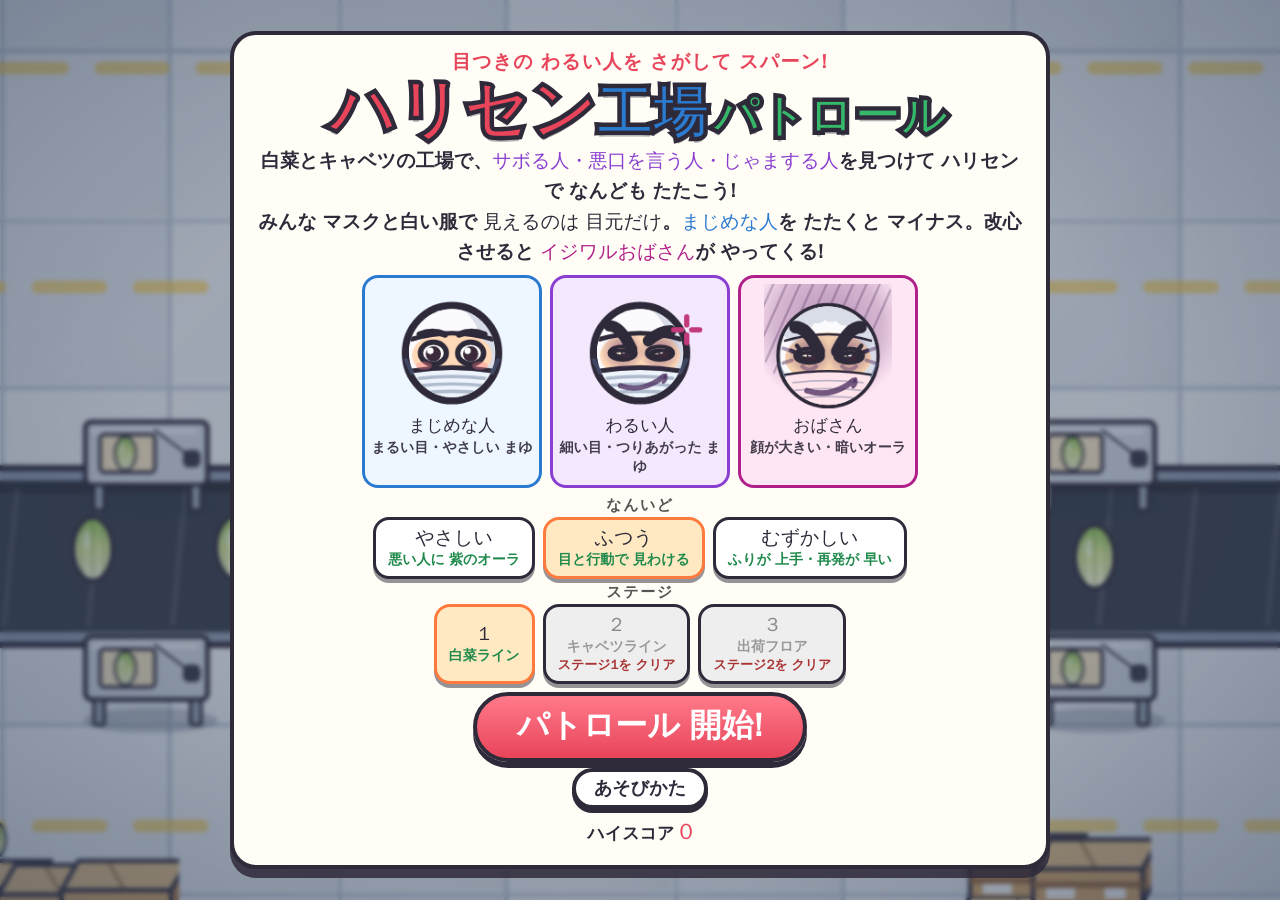
==== commit 6760d88a: "ステージ2・3をまったく別の工場に: 形・色・人数・強さが段階的に上がる - ステージ2 キャベツライン: ミントグリーンのぬれた床、洗浄タンクから縦に流れる6本のベルト、緑のコンテナ - ステージ3" ====
--- a/index.html
+++ b/index.html
@@ -542,19 +542,23 @@
 
   // 難易度。cue: 悪い人のヒントの強さ(0: オーラ+目+行動 / 1: 目+行動、近づくとふりをする / 2: 目が細かい、ふりが上手い)
   diff: {
-    easy:   { name: 'やさしい', time: 210, hpMul: 0.8,  relapse: 48, cue: 0, bossHpMul: 0.75, retaliate: 0.08, needReform: [4, 5, 6],  badExtra: -1 },
-    normal: { name: 'ふつう',   time: 180, hpMul: 1,    relapse: 34, cue: 1, bossHpMul: 1,    retaliate: 0.2, needReform: [5, 6, 8],  badExtra: 0 },
-    hard:   { name: 'むずかしい', time: 165, hpMul: 1.3, relapse: 24, cue: 2, bossHpMul: 1.3,  retaliate: 0.35, needReform: [6, 8, 10], badExtra: 1 },
+    easy:   { name: 'やさしい', time: 210, hpMul: 0.8,  relapse: 48, cue: 0, bossHpMul: 0.75, retaliate: 0.08, needReform: [4, 6, 8],   badExtra: -1 },
+    normal: { name: 'ふつう',   time: 180, hpMul: 1,    relapse: 34, cue: 1, bossHpMul: 1,    retaliate: 0.2, needReform: [5, 8, 11],  badExtra: 0 },
+    hard:   { name: 'むずかしい', time: 165, hpMul: 1.3, relapse: 24, cue: 2, bossHpMul: 1.3,  retaliate: 0.35, needReform: [6, 10, 13], badExtra: 1 },
   },
 
-  // ステージ。lines: ラインの本数 / good: まじめな人の数 / bad: 悪い人の内訳(gossip はペア数)
+  // ステージ。layout: マップの並び方 / good: まじめな人の数 / bad: 悪い人の内訳(gossip はペア数)
+  // timeAdd: 難易度の制限時間に足す秒数 / hpMul: 悪い人の打たれ強さ / theme: 床・壁・ラインの色
   stages: [
-    { name: '白菜ライン', veg: 'hakusai', lines: 3, W: 2400, good: 10, bad: { slacker: 3, gossip: 1, sabo: 1 }, boxes: 12, relapseMul: 1,
+    { name: '白菜ライン', layout: 'rows', veg: 'hakusai', lines: 3, W: 2400, H: 1500, good: 10, bad: { slacker: 3, gossip: 1, sabo: 1 }, boxes: 12, relapseMul: 1, timeAdd: 0, hpMul: 1,
+      theme: { floorA: '#eef1f6', floorB: '#e6eaf1', grout: 'rgba(150,165,190,0.5)', tile: 80, outside: '#9fb0c8', wall: '#b9c6d8', wallLight: '#d6dfeb', frame: '#8e9bb0', lane: 'rgba(255,200,40,0.55)', sign: '#2a7ad0', lineSign: '#2f6fb8', mini: '#eef1f6' },
       boss: { name: 'イジワルおばさん', hp: 48, speed: 100, throw: false, minions: 0, title: 'ラインの お局' } },
-    { name: 'キャベツライン', veg: 'cabbage', lines: 4, W: 2500, good: 12, bad: { slacker: 3, gossip: 2, sabo: 2 }, boxes: 18, relapseMul: 0.8,
-      boss: { name: 'ドイジワルおばさん', hp: 70, speed: 110, throw: true, minions: 0, title: 'キャベツを なげる' } },
-    { name: '出荷フロア', veg: 'mix', lines: 4, W: 2700, good: 14, bad: { slacker: 4, gossip: 2, sabo: 3 }, boxes: 24, relapseMul: 0.65,
-      boss: { name: '大イジワルおばさま', hp: 95, speed: 118, throw: true, minions: 2, title: '工場の ラスボス' } },
+    { name: 'キャベツライン', layout: 'columns', veg: 'cabbage', lines: 6, W: 2800, H: 2050, good: 16, bad: { slacker: 4, gossip: 2, sabo: 3 }, boxes: 16, relapseMul: 0.8, timeAdd: 25, hpMul: 1.15,
+      theme: { floorA: '#e2f3e6', floorB: '#d5ecda', grout: 'rgba(110,170,130,0.55)', tile: 60, outside: '#7fae8c', wall: '#8fc29e', wallLight: '#b9dfc3', frame: '#5f9a72', lane: 'rgba(255,255,255,0.85)', sign: '#2f8a4f', lineSign: '#3a9a5a', mini: '#e2f3e6' },
+      boss: { name: 'ドイジワルおばさん', hp: 70, speed: 112, throw: true, minions: 0, title: 'キャベツを なげる' } },
+    { name: '出荷フロア', layout: 'warehouse', veg: 'mix', lines: 3, W: 3000, H: 2200, good: 22, bad: { slacker: 5, gossip: 3, sabo: 4 }, boxes: 14, relapseMul: 0.65, timeAdd: 50, hpMul: 1.3,
+      theme: { floorA: '#e6dfd2', floorB: '#ddd4c4', grout: 'rgba(150,135,110,0.35)', tile: 0, outside: '#a8977c', wall: '#c99a5e', wallLight: '#e2bd8a', frame: '#8a6a44', lane: 'rgba(255,190,20,0.8)', sign: '#b5541f', lineSign: '#c0662a', mini: '#e6dfd2' },
+      boss: { name: '大イジワルおばさま', hp: 95, speed: 120, throw: true, minions: 3, title: '工場の ラスボス' } },
   ],
 };
 
@@ -563,138 +567,228 @@
 
 /* ---- js/world.js ---- */
 'use strict';
-/* 工場のマップを作る。ベルトコンベア(ライン)が横に何本も走り、通路でぐるぐる回れる。
+/* 工場のマップを作る。ステージごとに まったく違う並び方にする:
+     1 白菜ライン   : 横に流れるベルトが何本も(白とブルーグレーの衛生的なタイル)
+     2 キャベツライン: 洗浄タンクから縦に流れるベルトが6本(ミントグリーンの床・水色の水槽・緑のコンテナ)
+     3 出荷フロア   : コの字の長いコンベア・箱詰め台・背の高い棚・出荷口のシャッター(コンクリートの床・黄色い通路)
    すべて矩形の障害物(rects)で表し、歩ける場所は起動時に塗りつぶしで求める */
+
+const WALL = 40;
 
 function buildWorld(stageNo, seed) {
   const st = CONFIG.stages[stageNo];
   const rnd = mulberry32((seed || 1) + stageNo * 977);
-  const T = CONFIG.tile;
-  const W = st.W;
-  const H = st.lines * 360 + 420;
-  const rects = [];        // 障害物 {x,y,w,h,type}
-  const belts = [];        // ベルトの描画用 {x,y,w,h,line}
-  const stations = [];     // 作業台 {x,y,w,h, sx,sy(立つ位置), side, line}
-  const spots = [];        // サボり場所 {x,y,kind:'lean'|'bench'|'corner', dir}
-  const gossipSpots = [];  // 悪口コンビの場所 {x,y}
-  const props = [];        // 飾り(当たりなし) {type,x,y,...}
-  const add = (x, y, w, h, type) => { const r = { x, y, w, h, type }; rects.push(r); return r; };
-
-  // 壁
-  const WALL = 40;
-  add(0, 0, W, WALL, 'wall'); add(0, H - WALL, W, WALL, 'wall'); add(0, 0, WALL, H, 'wall'); add(W - WALL, 0, WALL, H, 'wall');
-  const dock = { x: W / 2, y: WALL + 10, w: 220 }; // 搬入口(ボスが入ってくる)
-  props.push({ type: 'door', x: dock.x, y: WALL, w: dock.w });
-
-  // ライン
+  const L = { W: st.W, H: st.H, rects: [], belts: [], stations: [], spots: [], gossipSpots: [], props: [], rnd };
+  L.add = (x, y, w, h, type, extra) => { const r = Object.assign({ x, y, w, h, type }, extra || {}); L.rects.push(r); return r; };
+  // 外壁
+  L.add(0, 0, L.W, WALL, 'wall'); L.add(0, L.H - WALL, L.W, WALL, 'wall'); L.add(0, 0, WALL, L.H, 'wall'); L.add(L.W - WALL, 0, WALL, L.H, 'wall');
+  L.dock = { x: L.W / 2, y: WALL + 10, w: 220 }; // 搬入口(ボスが入ってくる)
+  L.start = { x: L.W / 2, y: L.H - 130 };
+  if (st.layout === 'columns') layoutColumns(L, st);
+  else if (st.layout === 'warehouse') layoutWarehouse(L, st);
+  else layoutRows(L, st);
+  if (!L.props.some((p) => p.type === 'door')) L.props.push({ type: 'door', x: L.dock.x, y: WALL, w: L.dock.w, label: '搬入口' });
+  L.props.push({ type: 'floorMark', x: L.start.x, y: L.H - 110, text: '入口' });
+  return finishWorld(L, st, stageNo);
+}
+
+// 横のベルトの両側に作業台を並べる(すき間 gaps の前後はあける)
+function addHBelt(L, x0, x1, y, gaps, line, veg, kind) {
+  const BH = 36; const TH = 30; const TW = 58; const GAPW = 124;
+  let x = x0;
+  for (const gx of gaps) {
+    if (gx - x > 30) { L.add(x, y - BH, gx - x, BH * 2, 'belt'); L.belts.push({ x, y: y - BH, w: gx - x, h: BH * 2, line, dir: 'h', veg }); }
+    x = gx + GAPW;
+  }
+  if (x1 - x > 30) { L.add(x, y - BH, x1 - x, BH * 2, 'belt'); L.belts.push({ x, y: y - BH, w: x1 - x, h: BH * 2, line, dir: 'h', veg }); }
+  for (let tx = x0 + 70; tx < x1 - 70 - TW; tx += 150) {
+    if (gaps.some((gx) => tx + TW > gx - 36 && tx < gx + GAPW + 36)) continue;
+    for (const side of [-1, 1]) {
+      const ty = side < 0 ? y - BH - TH : y + BH;
+      const s = { x: tx, y: ty, w: TW, h: TH, sx: tx + TW / 2, sy: side < 0 ? ty - 20 : ty + TH + 20, side, line, busy: null, veg, kind: kind || 'cut', vertical: false };
+      L.add(tx, ty, TW, TH, 'table', { station: s });
+      L.stations.push(s);
+    }
+  }
+}
+// 縦のベルト(上から下へ流れる)。作業台は左右に
+function addVBelt(L, x, y0, y1, gaps, line, veg, kind) {
+  const BW = 36; const TW = 30; const TH = 58; const GAPH = 124;
+  let y = y0;
+  for (const gy of gaps) {
+    if (gy - y > 30) { L.add(x - BW, y, BW * 2, gy - y, 'belt'); L.belts.push({ x: x - BW, y, w: BW * 2, h: gy - y, line, dir: 'v', veg }); }
+    y = gy + GAPH;
+  }
+  if (y1 - y > 30) { L.add(x - BW, y, BW * 2, y1 - y, 'belt'); L.belts.push({ x: x - BW, y, w: BW * 2, h: y1 - y, line, dir: 'v', veg }); }
+  for (let ty = y0 + 60; ty < y1 - 60 - TH; ty += 140) {
+    if (gaps.some((gy) => ty + TH > gy - 36 && ty < gy + GAPH + 36)) continue;
+    for (const side of [-1, 1]) {
+      const tx = side < 0 ? x - BW - TW : x + BW;
+      const s = { x: tx, y: ty, w: TW, h: TH, sx: side < 0 ? tx - 22 : tx + TW + 22, sy: ty + TH / 2 + 8, side, line, busy: null, veg, kind: kind || 'cut', vertical: true };
+      L.add(tx, ty, TW, TH, 'table', { station: s });
+      L.stations.push(s);
+    }
+  }
+}
+function restCorner(L, x, y) {
+  // 休憩コーナー: ロッカー・自販機・ベンチ
+  L.add(x, y, 46, 150, 'locker');
+  L.add(x + 70, y, 44, 70, 'vending');
+  L.add(x + 130, y, 44, 70, 'vending');
+  L.add(x + 200, y + 8, 90, 26, 'bench');
+  L.spots.push({ x: x + 245, y: y + 56, kind: 'bench', dir: 1 });
+  L.spots.push({ x: x + 92, y: y + 100, kind: 'lean', dir: 1 });
+  L.spots.push({ x: x + 88, y: y + 190, kind: 'corner', dir: 1 });
+}
+
+// ---------- ステージ1: 横のライン ----------
+function layoutRows(L, st) {
+  const { W, rnd } = L;
   const LX0 = 330; const LX1 = W - 330;
-  const BH = 36; const TH = 30; const TW = 58; const GAPW = 124;
   for (let i = 0; i < st.lines; i++) {
     const ly = 400 + i * 360;
-    // 通れるすき間を 2〜3 か所、前のラインとずらして置く
     const nGap = 2 + (i % 2);
     const gaps = [];
     for (let g = 0; g < nGap; g++) {
       const segW = (LX1 - LX0) / nGap;
-      const gx = LX0 + segW * g + segW * (0.25 + rnd() * 0.5) + (i % 2 ? 90 : -90);
-      gaps.push(clamp(gx, LX0 + 120, LX1 - 120 - GAPW));
+      gaps.push(clamp(LX0 + segW * g + segW * (0.25 + rnd() * 0.5) + (i % 2 ? 90 : -90), LX0 + 120, LX1 - 244));
     }
     gaps.sort((a, b) => a - b);
-    let x = LX0;
-    for (const gx of gaps) {
-      if (gx - x > 30) { add(x, ly - BH, gx - x, BH * 2, 'belt'); belts.push({ x, y: ly - BH, w: gx - x, h: BH * 2, line: i }); }
-      x = gx + GAPW;
-    }
-    add(x, ly - BH, LX1 - x, BH * 2, 'belt'); belts.push({ x, y: ly - BH, w: LX1 - x, h: BH * 2, line: i });
-    // 作業台(ベルトの両側)。すき間の前後には置かない
-    for (let tx = LX0 + 70; tx < LX1 - 70 - TW; tx += 150) {
-      const inGap = gaps.some((gx) => tx + TW > gx - 36 && tx < gx + GAPW + 36);
-      if (inGap) continue;
-      for (const side of [-1, 1]) {
-        const ty = side < 0 ? ly - BH - TH : ly + BH;
-        const r = add(tx, ty, TW, TH, 'table');
-        r.side = side; r.line = i;
-        stations.push({ x: tx, y: ty, w: TW, h: TH, sx: tx + TW / 2, sy: side < 0 ? ty - 20 : ty + TH + 20, side, line: i, busy: null, veg: st.veg === 'mix' ? (i % 2 ? 'cabbage' : 'hakusai') : st.veg });
-      }
-    }
-    props.push({ type: 'lineSign', x: LX0 - 60, y: ly, line: i, text: (st.veg === 'mix' ? (i % 2 ? 'キャベツ' : '白菜') : st.veg === 'cabbage' ? 'キャベツ' : '白菜') + ' ' + (i + 1) });
-  }
-
-  // 休憩コーナー(左上): 自販機・ベンチ・ロッカー
-  add(WALL, WALL, 46, 150, 'locker');
-  add(WALL + 70, WALL, 44, 70, 'vending');
-  add(WALL + 130, WALL, 44, 70, 'vending');
-  add(WALL + 200, WALL + 8, 90, 26, 'bench');
-  spots.push({ x: WALL + 245, y: WALL + 56, kind: 'bench', dir: 1 });
-  spots.push({ x: WALL + 92, y: WALL + 100, kind: 'lean', dir: 1 });
-  spots.push({ x: WALL + 24 + 46 + 18, y: WALL + 190, kind: 'corner', dir: 1 });
-  props.push({ type: 'sign', x: W / 2 - 300, y: WALL + 2, text: '衛生第一・手洗いうがい' });
-  props.push({ type: 'sign', x: W / 2 + 160, y: WALL + 2, text: 'おしゃべり禁止' });
-  props.push({ type: 'floorMark', x: W / 2, y: H - 110, text: '入口' });
-  // 右上: パレット置き場 (段ボールのかたまり)
-  add(W - WALL - 150, WALL, 150, 90, 'pallet');
-  spots.push({ x: W - WALL - 75, y: WALL + 118, kind: 'lean', dir: -1 });
-  gossipSpots.push({ x: W - WALL - 60, y: H - WALL - 70 });
-  gossipSpots.push({ x: WALL + 70, y: H - WALL - 70 });
-  spots.push({ x: WALL + 30, y: H / 2, kind: 'corner', dir: 1 });
-  spots.push({ x: W - WALL - 30, y: H / 2 + 60, kind: 'corner', dir: -1 });
-
-  // 段ボールの山(通路にランダム)。立つ場所やすき間をふさがないように置く
+    addHBelt(L, LX0, LX1, ly, gaps, i, st.veg, 'cut');
+    L.props.push({ type: 'lineSign', x: LX0 - 60, y: ly, text: '白菜 ' + (i + 1) });
+  }
+  restCorner(L, WALL, WALL);
+  L.props.push({ type: 'sign', x: W / 2 - 300, y: WALL + 2, text: '衛生第一・手洗いうがい' });
+  L.props.push({ type: 'sign', x: W / 2 + 160, y: WALL + 2, text: 'おしゃべり禁止' });
+  L.add(W - WALL - 150, WALL, 150, 90, 'pallet');
+  L.spots.push({ x: W - WALL - 75, y: WALL + 118, kind: 'lean', dir: -1 });
+  L.spots.push({ x: WALL + 30, y: L.H / 2, kind: 'corner', dir: 1 });
+  L.spots.push({ x: W - WALL - 30, y: L.H / 2 + 60, kind: 'corner', dir: -1 });
+  L.gossipSpots.push({ x: W - WALL - 60, y: L.H - WALL - 70 }, { x: WALL + 70, y: L.H - WALL - 70 });
+}
+
+// ---------- ステージ2: 洗浄タンクから縦に流れるキャベツ ----------
+function layoutColumns(L, st) {
+  const { W, H, rnd } = L;
+  const n = st.lines;
+  const xs = [];
+  for (let i = 0; i < n; i++) xs.push(Math.round(430 + i * ((W - 860) / (n - 1))));
+  const y0 = 330; const y1 = H - 430;
+  xs.forEach((x, i) => {
+    // 洗浄タンク(水にキャベツが浮かぶ)
+    L.add(x - 70, 150, 140, 100, 'tank', { line: i });
+    // すき間は列ごとにずらして、迷路のように
+    const span = y1 - y0;
+    const gaps = i % 2 ? [y0 + span * (0.22 + rnd() * 0.12), y0 + span * (0.66 + rnd() * 0.1)] : [y0 + span * (0.42 + rnd() * 0.12)];
+    addVBelt(L, x, y0, y1, gaps, i, 'cabbage', 'cut');
+    // 下で受けるコンテナ
+    L.add(x - 46, y1 + 26, 92, 54, 'bins', { n: 2 });
+    L.props.push({ type: 'lineSign', x, y: 300 - 40 - 10, text: 'キャベツ ' + (i + 1), small: true });
+  });
+  restCorner(L, WALL, H - WALL - 160);
+  L.props.push({ type: 'sign', x: W * 0.25, y: WALL + 2, text: '洗浄 → カット → 計量' });
+  L.props.push({ type: 'sign', x: W * 0.75, y: WALL + 2, text: '床がぬれています 注意' });
+  // すみっこ・タンクの陰がサボり場所
+  L.spots.push({ x: WALL + 40, y: 130, kind: 'corner', dir: 1 });
+  L.spots.push({ x: W - WALL - 40, y: 130, kind: 'corner', dir: -1 });
+  L.spots.push({ x: (xs[0] + xs[1]) / 2, y: 200, kind: 'lean', dir: 1 });
+  L.spots.push({ x: (xs[n - 2] + xs[n - 1]) / 2, y: 200, kind: 'lean', dir: -1 });
+  L.spots.push({ x: W - WALL - 40, y: H / 2, kind: 'corner', dir: -1 });
+  L.spots.push({ x: WALL + 40, y: H / 2 - 100, kind: 'corner', dir: 1 });
+  L.gossipSpots.push({ x: W - WALL - 70, y: H - WALL - 70 }, { x: (xs[2] + xs[3]) / 2, y: 200 }, { x: WALL + 360, y: H - WALL - 70 });
+}
+
+// ---------- ステージ3: 出荷フロア(コの字のコンベア・棚・シャッター) ----------
+function layoutWarehouse(L, st) {
+  const { W, H } = L;
+  // 上の壁に出荷口のシャッターが3つ。まん中がボスの出入り口
+  L.dock = { x: W / 2, y: WALL + 10, w: 220 };
+  for (const [k, label] of [[0.2, '出荷口 1'], [0.5, '出荷口 2'], [0.8, '出荷口 3']]) L.props.push({ type: 'door', x: Math.round(W * k), y: WALL, w: 220, label, shutter: true });
+  // シャッター前の出荷待ちパレット
+  for (const k of [0.2, 0.8]) { L.add(Math.round(W * k) - 140, WALL + 60, 90, 80, 'wrap'); L.add(Math.round(W * k) + 50, WALL + 60, 90, 80, 'wrap'); }
+  // コの字のコンベア: 上の横 → 右の縦 → 下の横(右から左へ)
+  const yTop = 520; const yBot = 1440; const xR = W - 520; const xL0 = 380;
+  addHBelt(L, xL0, xR - 60, yTop, [xL0 + 520, xL0 + 1300], 0, 'mix', 'pack');
+  addVBelt(L, xR, yTop + 36, yBot - 36, [yTop + 380], 1, 'mix', 'pack');
+  addHBelt(L, xL0 + 300, xR - 60, yBot, [xL0 + 760, xL0 + 1500], 2, 'mix', 'pack');
+  L.add(xR - 60, yTop - 36, 96, 72, 'belt'); L.belts.push({ x: xR - 60, y: yTop - 36, w: 96, h: 72, line: 9, dir: 'corner', veg: 'mix' });
+  L.add(xR - 60, yBot - 36, 96, 72, 'belt'); L.belts.push({ x: xR - 60, y: yBot - 36, w: 96, h: 72, line: 9, dir: 'corner', veg: 'mix' });
+  L.props.push({ type: 'lineSign', x: xL0 - 60, y: yTop, text: '箱詰め A' });
+  L.props.push({ type: 'lineSign', x: xL0 + 240, y: yBot, text: '箱詰め B' });
+  // 左下と右に、背の高い棚(列のあいだは かくれ場所)
+  for (const y of [1660, 1800, 1940]) { L.add(120, y, 360, 44, 'rack'); L.add(560, y, 360, 44, 'rack'); }
+  for (const y of [700, 900, 1100]) L.add(W - WALL - 220, y, 200, 44, 'rack');
+  // 中央の島: 手作業の箱詰め台
+  for (let i = 0; i < 3; i++) {
+    const cx = 760 + i * 340; const cy = 980;
+    const s1 = { x: cx - 50, y: cy - 22, w: 100, h: 44, sx: cx, sy: cy - 50, side: -1, line: 5, busy: null, veg: i % 2 ? 'cabbage' : 'hakusai', kind: 'pack', vertical: false };
+    const s2 = Object.assign({}, s1, { sy: cy + 50, side: 1 });
+    L.add(cx - 50, cy - 22, 100, 44, 'packIsland', { station: s1 });
+    L.stations.push(s1, s2);
+  }
+  restCorner(L, W - WALL - 300, H - WALL - 170);
+  L.props.push({ type: 'sign', x: W * 0.35, y: WALL + 2, text: 'フォークリフト 注意' });
+  L.props.push({ type: 'sign', x: W * 0.65, y: WALL + 2, text: '出荷時間を 守ろう' });
+  L.spots.push({ x: 300, y: 1740, kind: 'lean', dir: 1 }, { x: 740, y: 1880, kind: 'lean', dir: -1 }, { x: 300, y: 2020, kind: 'corner', dir: 1 });
+  L.spots.push({ x: W - WALL - 120, y: 800, kind: 'lean', dir: -1 }, { x: W - WALL - 120, y: 1000, kind: 'corner', dir: -1 });
+  L.spots.push({ x: WALL + 40, y: 300, kind: 'corner', dir: 1 });
+  L.gossipSpots.push({ x: 520, y: 1880 }, { x: W - WALL - 120, y: 1200 }, { x: WALL + 80, y: 1200 }, { x: W * 0.35, y: WALL + 130 });
+}
+
+// 段ボールなどを散らし、歩ける場所を求め、立ち位置を歩けるセルに寄せる
+function finishWorld(L, st, stageNo) {
+  const { W, H, rects, stations, spots, gossipSpots, rnd } = L;
+  const T = CONFIG.tile;
   const keepClear = [];
   for (const s of stations) keepClear.push({ x: s.sx - 26, y: s.sy - 26, w: 52, h: 52 });
   for (const s of spots.concat(gossipSpots)) keepClear.push({ x: s.x - 40, y: s.y - 40, w: 80, h: 80 });
-  keepClear.push({ x: W / 2 - 160, y: H - 220, w: 320, h: 200 }); // スタート地点
-  keepClear.push({ x: dock.x - dock.w / 2 - 40, y: 0, w: dock.w + 80, h: 220 }); // 搬入口
+  keepClear.push({ x: L.start.x - 160, y: H - 220, w: 320, h: 200 });
+  keepClear.push({ x: L.dock.x - L.dock.w / 2 - 40, y: 0, w: L.dock.w + 80, h: 220 });
+  const boxType = st.layout === 'columns' ? 'bins' : st.layout === 'warehouse' ? 'wrap' : 'boxes';
   const boxes = [];
   let tries = 0;
-  while (boxes.length < st.boxes && tries++ < 400) {
-    const w = 50 + Math.floor(rnd() * 3) * 22; const h = 44 + Math.floor(rnd() * 2) * 22;
+  while (boxes.length < st.boxes && tries++ < 500) {
+    const w = boxType === 'wrap' ? 90 : 50 + Math.floor(rnd() * 3) * 22; const h = boxType === 'wrap' ? 80 : 44 + Math.floor(rnd() * 2) * 22;
     const x = WALL + 60 + rnd() * (W - WALL * 2 - 120 - w);
     const y = WALL + 60 + rnd() * (H - WALL * 2 - 120 - h);
-    const r = { x, y, w, h, type: 'boxes', n: 2 + Math.floor(rnd() * 3), veg: rnd() < 0.5 ? 'hakusai' : 'cabbage' };
+    const r = { x, y, w, h, type: boxType, n: 2 + Math.floor(rnd() * 3), veg: rnd() < 0.5 ? 'hakusai' : 'cabbage' };
     if (rects.some((o) => rectsOverlap(o, r, 56))) continue;
     if (keepClear.some((o) => rectsOverlap(o, r, 10))) continue;
-    boxes.push(r);
-    rects.push(r);
-  }
-  // 段ボールの陰もサボり場所になる
+    boxes.push(r); rects.push(r);
+  }
   for (const b of boxes.slice(0, 5)) spots.push({ x: b.x + b.w / 2, y: b.y + b.h + 24, kind: 'lean', dir: 1, box: b });
 
-  // 歩けるセル(中心が障害物に近いセルはふさがる)
   const gw = Math.ceil(W / T); const gh = Math.ceil(H / T);
   const blocked = new Uint8Array(gw * gh);
   const PAD = 15;
-  for (let cy = 0; cy < gh; cy++) {
-    for (let cx = 0; cx < gw; cx++) {
-      const px = cx * T + T / 2; const py = cy * T + T / 2;
-      for (const r of rects) { if (pointInRect(px, py, r, PAD)) { blocked[cy * gw + cx] = 1; break; } }
-    }
-  }
-  const start = { x: W / 2, y: H - 130 };
-  const cell = (x, y) => [clamp(Math.floor(x / T), 0, gw - 1), clamp(Math.floor(y / T), 0, gh - 1)];
-  const sc = cell(start.x, start.y);
-  let reach = floodFill(blocked, gw, gh, sc[0], sc[1]);
-  // 届かない場所を作ってしまった段ボールは取りのぞく
-  const isReach = (x, y) => { const c = cell(x, y); return !!reach[c[1] * gw + c[0]]; };
-  const targets = stations.map((s) => [s.sx, s.sy]).concat(spots.map((s) => [s.x, s.y]), gossipSpots.map((s) => [s.x, s.y]), [[dock.x, dock.y + 50]]);
-  for (let pass = 0; pass < 3 && !targets.every(([x, y]) => isReach(x, y)); pass++) {
-    for (const b of boxes.slice()) {
-      const near = targets.some(([x, y]) => !isReach(x, y) && Math.abs(x - (b.x + b.w / 2)) < 200 && Math.abs(y - (b.y + b.h / 2)) < 200);
-      if (!near) continue;
-      rects.splice(rects.indexOf(b), 1); boxes.splice(boxes.indexOf(b), 1);
-      const sp = spots.findIndex((s) => s.box === b); if (sp >= 0) spots.splice(sp, 1);
-    }
+  const fillBlocked = () => {
     blocked.fill(0);
     for (let cy = 0; cy < gh; cy++) for (let cx = 0; cx < gw; cx++) {
       const px = cx * T + T / 2; const py = cy * T + T / 2;
       for (const r of rects) { if (pointInRect(px, py, r, PAD)) { blocked[cy * gw + cx] = 1; break; } }
     }
+  };
+  fillBlocked();
+  const cell = (x, y) => [clamp(Math.floor(x / T), 0, gw - 1), clamp(Math.floor(y / T), 0, gh - 1)];
+  const sc = cell(L.start.x, L.start.y);
+  let reach = floodFill(blocked, gw, gh, sc[0], sc[1]);
+  const isReach = (x, y) => { const c = cell(x, y); return !!reach[c[1] * gw + c[0]]; };
+  const targets = () => stations.map((s) => [s.sx, s.sy]).concat(spots.map((s) => [s.x, s.y]), gossipSpots.map((s) => [s.x, s.y]), [[L.dock.x, L.dock.y + 50]]);
+  // 届かない場所を作ってしまった段ボールは取りのぞく
+  for (let pass = 0; pass < 3 && !targets().every(([x, y]) => isReach(x, y)); pass++) {
+    for (const b of boxes.slice()) {
+      const near = targets().some(([x, y]) => !isReach(x, y) && Math.abs(x - (b.x + b.w / 2)) < 200 && Math.abs(y - (b.y + b.h / 2)) < 200);
+      if (!near) continue;
+      rects.splice(rects.indexOf(b), 1); boxes.splice(boxes.indexOf(b), 1);
+      const sp = spots.findIndex((s) => s.box === b); if (sp >= 0) spots.splice(sp, 1);
+    }
+    fillBlocked();
     reach = floodFill(blocked, gw, gh, sc[0], sc[1]);
   }
-  // 立つ場所が障害物に近すぎて歩けないセルに乗っていたら、いちばん近い歩けるセルの中心へ寄せる
+  // 立つ場所が歩けないセルに乗っていたら、いちばん近い歩けるセルの中心へ寄せる
   const snap = (p) => {
     if (isReach(p.x, p.y)) return;
-    let best = null; let bd = 1e9;
+    let best = null; let bd = 1e18;
     for (let cy = 1; cy < gh - 1; cy++) for (let cx = 1; cx < gw - 1; cx++) {
       if (!reach[cy * gw + cx]) continue;
       const d = (cx * T + T / 2 - p.x) ** 2 + (cy * T + T / 2 - p.y) ** 2;
@@ -705,11 +799,10 @@
   for (const s of spots) snap(s);
   for (const s of gossipSpots) snap(s);
   for (const s of stations) { const q = { x: s.sx, y: s.sy }; snap(q); s.sx = q.x; s.sy = q.y; }
-  // 歩ける空きセルのリスト(ハリセンを落とす場所などに使う)
   const freeCells = [];
   for (let cy = 1; cy < gh - 1; cy++) for (let cx = 1; cx < gw - 1; cx++) if (reach[cy * gw + cx]) freeCells.push([cx * T + T / 2, cy * T + T / 2]);
 
-  return { stage: stageNo, W, H, T, rects, belts, stations, spots, gossipSpots, props, boxes, dock, start, blocked, reach, gw, gh, freeCells, veg: st.veg, rnd: mulberry32((seed || 1) * 31 + stageNo) };
+  return { stage: stageNo, layout: st.layout || 'rows', W, H, T, rects, belts: L.belts, stations, spots, gossipSpots, props: L.props, boxes, dock: L.dock, start: L.start, blocked, reach, gw, gh, freeCells, veg: st.veg, rnd: mulberry32((CONFIG.tile + stageNo) * 31 + boxes.length) };
 }
 
 // セル座標 ⇔ ワールド座標
@@ -720,30 +813,20 @@
   for (const rc of w.rects) if (segmentHitsRect(ax, ay, bx, by, rc, r)) return false;
   return true;
 }
+function nearestOpen(w, c) {
+  if (!w.blocked[c[1] * w.gw + c[0]]) return c;
+  let best = null; let bd = 1e9;
+  for (let dy = -2; dy <= 2; dy++) for (let dx = -2; dx <= 2; dx++) {
+    const cx = c[0] + dx; const cy = c[1] + dy;
+    if (cx < 0 || cy < 0 || cx >= w.gw || cy >= w.gh || w.blocked[cy * w.gw + cx]) continue;
+    const d = dx * dx + dy * dy; if (d < bd) { bd = d; best = [cx, cy]; }
+  }
+  return best;
+}
 // 経路(ワールド座標の点列)。見つからないときは null
 function findPath(w, ax, ay, bx, by) {
-  const a = toCell(w, ax, ay); const b = toCell(w, bx, by);
-  // 目的地のセルがふさがっていたら、近くの歩けるセルに寄せる
-  if (w.blocked[b[1] * w.gw + b[0]]) {
-    let best = null; let bd = 1e9;
-    for (let dy = -2; dy <= 2; dy++) for (let dx = -2; dx <= 2; dx++) {
-      const cx = b[0] + dx; const cy = b[1] + dy;
-      if (cx < 0 || cy < 0 || cx >= w.gw || cy >= w.gh || w.blocked[cy * w.gw + cx]) continue;
-      const d = dx * dx + dy * dy; if (d < bd) { bd = d; best = [cx, cy]; }
-    }
-    if (!best) return null;
-    b[0] = best[0]; b[1] = best[1];
-  }
-  if (w.blocked[a[1] * w.gw + a[0]]) {
-    let best = null; let bd = 1e9;
-    for (let dy = -2; dy <= 2; dy++) for (let dx = -2; dx <= 2; dx++) {
-      const cx = a[0] + dx; const cy = a[1] + dy;
-      if (cx < 0 || cy < 0 || cx >= w.gw || cy >= w.gh || w.blocked[cy * w.gw + cx]) continue;
-      const d = dx * dx + dy * dy; if (d < bd) { bd = d; best = [cx, cy]; }
-    }
-    if (!best) return null;
-    a[0] = best[0]; a[1] = best[1];
-  }
+  const a = nearestOpen(w, toCell(w, ax, ay)); const b = nearestOpen(w, toCell(w, bx, by));
+  if (!a || !b) return null;
   const cells = bfsPath(w.blocked, w.gw, w.gh, a[0], a[1], b[0], b[1]);
   if (!cells) return null;
   const pts = cells.map(([cx, cy]) => { const c = cellCenter(w, cx, cy); return { x: c[0], y: c[1] }; });
@@ -897,6 +980,72 @@
         g.save(); g.translate(-10, -15); g.scale(0.5, 0.5); drawVeg(g, veg, 16); g.restore();
       });
     }
+    // 縦のラインの作業台(細長い)
+    S.tableV = {};
+    for (const veg of ['hakusai', 'cabbage']) {
+      S.tableV[veg] = mk(44, 84, 22, 70, (g) => {
+        shadow(g, 18, 6, 0.22, 2, 10);
+        rrect(g, -15, -60, 30, 58, 3, '#cfd6e0', 2.2);
+        g.fillStyle = 'rgba(255,255,255,0.5)'; g.fillRect(-12, -57, 3, 52);
+        for (const y of [0]) for (const x of [-12, 8]) rrect(g, x, y - 2, 5, 10, 1, '#9aa5b5', 1.4);
+        rrect(g, -11, -52, 22, 26, 2, '#f5e4c3', 1.6);
+        line(g, -6, -20, 6, -8, '#e8edf5', 3.2); line(g, -6, -20, 6, -8, OUT, 1.2);
+        g.save(); g.translate(0, -40); g.scale(0.5, 0.5); drawVeg(g, veg, 16); g.restore();
+      });
+    }
+    // 小さい段ボール(ベルトに流れる)
+    S.boxSmall = mk(36, 30, 18, 24, (g) => {
+      poly(g, [-13, -5, 13, -5, 13, 6, -13, 6], '#d9a86a', 1.6);
+      poly(g, [-13, -5, -9, -13, 17, -13, 13, -5], '#e9c389', 1.6);
+      poly(g, [13, -5, 17, -13, 17, -2, 13, 6], '#b9844d', 1.6);
+      g.fillStyle = '#9b6a3a'; g.fillRect(-13, -1, 26, 2);
+    });
+    // 箱詰め台: 木の台に 組み立て中の段ボールとテープ
+    const packTop = (g, w, h) => {
+      rrect(g, -w / 2, -h, w, h, 3, '#c99a62', 2.2);
+      g.fillStyle = 'rgba(255,255,255,0.25)'; g.fillRect(-w / 2 + 3, -h + 3, w - 6, 3);
+      g.strokeStyle = 'rgba(90,60,30,0.35)'; g.lineWidth = 1; for (let y = -h + 9; y < -2; y += 7) { g.beginPath(); g.moveTo(-w / 2 + 3, y); g.lineTo(w / 2 - 3, y); g.stroke(); }
+    };
+    const openBox = (g, x, y, sc) => {
+      g.save(); g.translate(x, y); g.scale(sc, sc);
+      poly(g, [-12, -6, 12, -6, 12, 8, -12, 8], '#d9a86a', 1.6);
+      poly(g, [-12, -6, -18, -14, -6, -14, 0, -6], '#e9c389', 1.4);
+      poly(g, [12, -6, 18, -14, 6, -14, 0, -6], '#e9c389', 1.4);
+      g.fillStyle = '#5a3f22'; g.fillRect(-10, -5, 20, 4);
+      g.restore();
+    };
+    const tape = (g, x, y) => { circ(g, x, y, 4.6, '#e8e2d0', 1.6); circ(g, x, y, 1.8, '#a0947a', 0); };
+    S.pack = mk(70, 56, 35, 40, (g) => {
+      shadow(g, 32, 6, 0.22, 2, 10);
+      packTop(g, 58, 30); g.translate(0, 0);
+      for (const x of [-25, 21]) rrect(g, x, 0, 5, 12, 1, '#8a6a44', 1.6);
+      g.save(); g.translate(0, -30); openBox(g, -8, 14, 0.9); tape(g, 18, 10); g.restore();
+    });
+    S.packV = mk(44, 84, 22, 70, (g) => {
+      shadow(g, 18, 6, 0.22, 2, 10);
+      g.save(); g.translate(0, -2); rrect(g, -15, -58, 30, 58, 3, '#c99a62', 2.2); g.restore();
+      for (const x of [-12, 8]) rrect(g, x, -2, 5, 10, 1, '#8a6a44', 1.4);
+      openBox(g, 0, -40, 0.75); tape(g, 0, -16);
+    });
+    S.packIsland = mk(120, 80, 60, 60, (g) => {
+      shadow(g, 54, 8, 0.25, 2, 12);
+      packTop(g, 100, 44);
+      for (const x of [-46, 40]) rrect(g, x, 0, 6, 14, 1, '#8a6a44', 1.6);
+      g.save(); g.translate(0, -44); openBox(g, -28, 20, 1); openBox(g, 6, 22, 0.9); tape(g, 34, 16); g.restore();
+      // 伝票
+      rrect(g, 20, -40, 18, 12, 1.5, '#fff', 1.2); g.fillStyle = 'rgba(0,0,0,0.3)'; g.fillRect(23, -37, 12, 1.5); g.fillRect(23, -33, 9, 1.5);
+    });
+    // ラップで巻いた 出荷待ちパレット
+    S.wrap = mk(110, 130, 55, 118, (g) => {
+      shadow(g, 48, 9, 0.25, 2, 6);
+      rrect(g, -45, -14, 90, 14, 2, '#b58a52', 2);
+      g.fillStyle = '#8a6438'; for (const x of [-38, -6, 26]) g.fillRect(x, -10, 12, 8);
+      for (let j = 0; j < 3; j++) for (let i = 0; i < 3; i++) blit(g, S.box, -30 + i * 30 + (j % 2) * 3, -16 - j * 26, 1);
+      // ラップのつや
+      g.fillStyle = 'rgba(220,240,255,0.28)'; g.fillRect(-44, -100, 90, 86);
+      g.strokeStyle = 'rgba(255,255,255,0.7)'; g.lineWidth = 2; for (let y = -96; y < -18; y += 14) { g.beginPath(); g.moveTo(-44, y); g.quadraticCurveTo(0, y + 6, 46, y - 2); g.stroke(); }
+      rrect(g, -12, -70, 26, 16, 2, '#fff', 1.4); g.fillStyle = '#c0662a'; g.fillRect(-9, -66, 20, 3); g.fillStyle = '#333'; g.fillRect(-9, -61, 14, 2);
+    });
     // ハリセン(床に落ちているもの)
     S.pick = {};
     for (const k of ['normal', 'jumbo', 'spark']) S.pick[k] = mk(90, 70, 45, 40, (g) => { shadow(g, 30, 8, 0.2, 2, 6); g.rotate(-0.5); drawHarisen(g, k, 1); });
@@ -906,6 +1055,54 @@
   function softShadow(g, rx, ry, a, ox, oy) {
     if (S.shadowBlob) { g.save(); g.globalAlpha = a / 0.5; g.drawImage(S.shadowBlob.c, ox - rx, oy - ry, rx * 2, ry * 2); g.restore(); return; }
     shadow(g, rx, ry, a, ox, oy);
+  }
+
+  // ---------- 大きさが毎回ちがう物 ----------
+  // 緑のコンテナを積んだ山(キャベツ入り)
+  function drawBins(g, r) {
+    const n = r.n || 2;
+    const cols = Math.max(1, Math.round(r.w / 46));
+    shadow(g, r.w / 2 + 4, 7, 0.22, r.x + r.w / 2, r.y + r.h + 2);
+    for (let i = 0; i < cols; i++) for (let j = 0; j < n; j++) {
+      const x = r.x + 2 + i * 46 + (j % 2) * 3; const y = r.y + r.h - 26 - j * 22;
+      rrect(g, x, y, 42, 24, 3, j % 2 ? '#3fa65a' : '#4cbf68', 2);
+      g.fillStyle = 'rgba(20,70,30,0.45)'; for (let k = 0; k < 4; k++) g.fillRect(x + 5 + k * 9, y + 7, 5, 10);
+      if (j === n - 1) for (let k = 0; k < 2; k++) { g.save(); g.translate(x + 12 + k * 18, y - 3); g.scale(0.45, 0.45); drawCabbage(g, 16); g.restore(); }
+    }
+  }
+  // 背の高い棚(オレンジの柱・段ボールの段)
+  function drawRack(g, r) {
+    const H = 104; const x0 = r.x; const x1 = r.x + r.w; const yb = r.y + r.h;
+    shadow(g, r.w / 2 + 6, 9, 0.28, r.x + r.w / 2, yb + 2);
+    g.fillStyle = 'rgba(60,40,20,0.15)'; g.fillRect(x0, yb - H, r.w, H);
+    const rnd = mulberry32(Math.round(r.x * 7 + r.y));
+    for (let lv = 0; lv < 3; lv++) {
+      const y = yb - 8 - lv * 34;
+      for (let x = x0 + 26; x < x1 - 14; x += 34) { if (rnd() < 0.18) continue; blit(g, S.box, x, y, 0.9); }
+      rrect(g, x0, y - 2, r.w, 6, 1, '#2f6fb8', 1.6);
+    }
+    for (let x = x0; x <= x1 - 8; x += Math.max(60, (r.w - 8) / Math.max(1, Math.round(r.w / 120)))) rrect(g, x, yb - H - 6, 8, H + 6, 1.5, '#e07a2a', 1.8);
+    rrect(g, x1 - 8, yb - H - 6, 8, H + 6, 1.5, '#e07a2a', 1.8);
+  }
+  // 洗浄タンク: 水の中でキャベツが ぷかぷか
+  function drawTank(g, r, t) {
+    shadow(g, r.w / 2 + 6, 8, 0.28, r.x + r.w / 2, r.y + r.h + 2);
+    rrect(g, r.x - 6, r.y - 18, r.w + 12, r.h + 18, 10, '#b9c3cf', 2.6);
+    g.fillStyle = 'rgba(255,255,255,0.5)'; g.fillRect(r.x - 2, r.y - 14, r.w + 4, 4);
+    g.save(); rrect(g, r.x + 4, r.y - 10, r.w - 8, r.h - 6, 8, null, 0); g.clip();
+    const gr = g.createLinearGradient(0, r.y - 10, 0, r.y + r.h); gr.addColorStop(0, '#9fdcf5'); gr.addColorStop(1, '#3f9fd8');
+    g.fillStyle = gr; g.fillRect(r.x, r.y - 12, r.w, r.h + 8);
+    for (let i = 0; i < 5; i++) {
+      const x = r.x + 18 + ((i * 29 + t * 18) % (r.w - 30)); const y = r.y + 10 + (i % 2) * 28 + Math.sin(t * 2 + i) * 4;
+      g.save(); g.translate(x, y); g.rotate(Math.sin(t + i) * 0.3); g.scale(0.62, 0.62); drawCabbage(g, 16); g.restore();
+    }
+    g.strokeStyle = 'rgba(255,255,255,0.6)'; g.lineWidth = 2;
+    for (let i = 0; i < 4; i++) { const y = r.y + ((t * 20 + i * 22) % (r.h - 6)); g.beginPath(); g.moveTo(r.x + 10, y); g.quadraticCurveTo(r.x + r.w / 2, y + 4, r.x + r.w - 10, y); g.stroke(); }
+    for (let i = 0; i < 6; i++) { const bx = r.x + 12 + ((i * 37) % (r.w - 24)); const by2 = r.y + r.h - 10 - ((t * 30 + i * 13) % (r.h - 10)); circ(g, bx, by2, 2.2, 'rgba(255,255,255,0.7)', 0); }
+    g.restore();
+    rrect(g, r.x + 4, r.y - 10, r.w - 8, r.h - 6, 8, null, 2.2);
+    // 出口の じょうご(ベルトへ落ちる)
+    poly(g, [r.x + r.w / 2 - 26, r.y + r.h - 4, r.x + r.w / 2 + 26, r.y + r.h - 4, r.x + r.w / 2 + 14, r.y + r.h + 18, r.x + r.w / 2 - 14, r.y + r.h + 18], '#a9b4c2', 2);
   }
 
   // ---------- ハリセン ----------
@@ -1347,7 +1544,12 @@
     const h = lh * lines.length + pad * 1.2;
     w += pad * 2.2;
     if (box) {
-      if (y - h - 8 < box.top) y = box.top + h + 8;
+      // 上にはみ出すときは下げる。下げると顔に重なるので、そのぶん横へよける
+      if (y - h - 8 < box.top) {
+        const ny = box.top + h + 8;
+        if (box.sideX && ny - y > 20) { const dir = x + box.sideX + w < box.right ? 1 : -1; x += dir * (box.sideX + w / 2); }
+        y = ny;
+      }
       x = clamp(x, box.left + w / 2 + 8, box.right - w / 2 - 8);
     }
     const bx = x - w / 2; const by = y - h;
@@ -1383,7 +1585,7 @@
     SC = sc;
     buildProps();
   }
-  return { init, S, OUT, SUIT, GLOVE, drawWorker, drawPlayer, drawBoss, drawHarisen, drawBubble, drawVeg, drawCabbage, drawHakusai, drawTone, drawHoodHead, blit, mk, rrect, circ, ell, star, poly, fillStroke, softShadow, line };
+  return { init, S, OUT, SUIT, GLOVE, drawBins, drawRack, drawTank, drawWorker, drawPlayer, drawBoss, drawHarisen, drawBubble, drawVeg, drawCabbage, drawHakusai, drawTone, drawHoodHead, blit, mk, rrect, circ, ell, star, poly, fillStroke, softShadow, line };
 })();
 
 /* ---- js/audio.js ---- */
@@ -1768,7 +1970,7 @@
 function makeWorker(kind, x, y) {
   const W = CONFIG.worker;
   const hpBase = W.hp[kind] || 0;
-  const hp = kind === 'good' ? 0 : Math.max(2, Math.round(hpBase * G.diff.hpMul));
+  const hp = kind === 'good' ? 0 : Math.max(2, Math.round(hpBase * G.diff.hpMul * stageHpMul()));
   return { id: nextId++, x, y, r: W.r, vx: 0, vy: 0, face: Math.random() < 0.5 ? 1 : -1, walkT: 0, moving: false, kind, origKind: kind, hp, maxHp: hp, state: 'idle', st: 0, station: null, spot: null, partner: null, target: null, path: null, pathI: 0, speech: null, talkT: rr(0.5, 3), hitT: 0, kbx: 0, kby: 0, reformed: false, relapseT: 0, pretendT: 0, retaliateCd: 0, veg: 'cabbage', workKind: Math.random() < 0.6 ? 'chop' : 'box', badge: rpick(['#4fa4e8', '#ffb347', '#8fd37a', '#f58fb0']), wanderT: rr(25, 60), seed: Math.random() * 100 };
 }
 function freeStation(x, y, exclude) {
@@ -1782,8 +1984,17 @@
 }
 function takeStation(w, s) {
   if (w.station) w.station.busy = null;
-  w.station = s; s.busy = w; w.veg = s.veg;
-}
+  w.station = s; s.busy = w; w.veg = s.veg === 'mix' ? (Math.random() < 0.5 ? 'cabbage' : 'hakusai') : s.veg;
+  if (s.kind === 'pack') w.workKind = 'box';
+}
+// 作業台の前に立ったときの向き: 縦のラインは台の方を見る。横のラインは左右どちらでも
+function faceStation(w) {
+  const s = w.station;
+  if (s && s.vertical) w.face = s.side < 0 ? 1 : -1;
+  else w.face = Math.random() < 0.5 ? 1 : -1;
+}
+// ステージが進むほど 悪い人は打たれ強い
+const stageHpMul = () => (CONFIG.stages[G.stage] && CONFIG.stages[G.stage].hpMul) || 1;
 function spawnWorkers() {
   const stg = CONFIG.stages[G.stage];
   const W = G.world;
@@ -1796,7 +2007,7 @@
   for (let i = 0; i < stg.good && si < stations.length; i++) {
     const s = stations[si++];
     const w = makeWorker('good', s.sx, s.sy);
-    takeStation(w, s); w.state = 'work'; w.face = rnd() < 0.5 ? 1 : -1;
+    takeStation(w, s); w.state = 'work'; faceStation(w);
     workers.push(w);
   }
   const extra = G.diff.badExtra;
@@ -1893,7 +2104,7 @@
 function relapse(w) {
   w.kind = w.origKind === 'minion' ? 'sabo' : w.origKind;
   w.reformed = false;
-  w.hp = w.maxHp = Math.max(2, Math.round((CONFIG.worker.hp[w.kind] || 4) * G.diff.hpMul));
+  w.hp = w.maxHp = Math.max(2, Math.round((CONFIG.worker.hp[w.kind] || 4) * G.diff.hpMul * stageHpMul()));
   G.stats.relapses++;
   say(w, rpick(LINES.relapse), 'think', 1.8);
   Sound.sfx.relapse();
@@ -1943,7 +2154,7 @@
     case 'cry': if (w.st <= 0) { setState(w, w.station ? 'work' : 'idle'); if (!w.station) goWork(w); } break;
     case 'walk': {
       if (followPath(w, W.speed, dt)) {
-        if (w.kind === 'good') { if (w.station) { setState(w, 'work'); w.face = Math.random() < 0.5 ? 1 : -1; } else goWork(w); }
+        if (w.kind === 'good') { if (w.station) { setState(w, 'work'); faceStation(w); } else goWork(w); }
         else if (w.kind === 'sabo' || w.kind === 'minion') {
           if (w.target && w.target.kind === 'good' && dist(w.x, w.y, w.target.x, w.target.y) < 60) { setState(w, 'bother', 2.4); w.face = w.target.x > w.x ? 1 : -1; w.target.victimT = 4; say(w, rpick(w.kind === 'minion' ? LINES.minion : LINES.sabo), 'talk', 2); }
           else setState(w, 'idle', rr(0.5, 1.5));
@@ -2414,7 +2625,8 @@
   G.boss = null;
   G.pickups = []; G.projectiles = []; G.particles = []; G.texts = []; G.swings = []; G.impacts = []; G.zaps = []; G.rings = [];
   G.score = 0; G.combo = 0; G.comboT = 0; G.comboMult = 1;
-  G.timeLeft = G.diff.time;
+  G.timeLeft = G.diff.time + (CONFIG.stages[G.stage].timeAdd || 0);
+  G.timeTotal = G.timeLeft;
   G.gauge = 0; G.gaugeNeed = G.diff.needReform[G.stage];
   G.phase = 'hunt'; G.bossIntro = 0; G.wonT = 0;
   G.pickupT = CONFIG.pickup.first;
@@ -2467,10 +2679,16 @@
     return true;
   }
 
-  // 床タイル(白っぽい衛生的なタイル、目地)
+  const TH = () => CONFIG.stages[G.stage].theme;
+  let floorStage = -1;
+
+  // 床: ステージ1は白いタイル、2はミントのタイル、3はコンクリートの大きな床
   function makeFloorPattern(ctx) {
     patternTried = true;
-    const TILE_U = 160;
+    floorStage = G.stage;
+    const th = TH();
+    const tile = th.tile;
+    const TILE_U = tile ? tile * 2 : 240;
     let ps = Math.max(1, spriteScale);
     const test = ctx.createPattern(document.createElement('canvas'), 'repeat');
     const canScale = !!(test && typeof test.setTransform === 'function' && typeof DOMMatrix !== 'undefined');
@@ -2479,37 +2697,75 @@
     c.width = TILE_U * ps; c.height = TILE_U * ps;
     const g = c.getContext('2d');
     g.scale(ps, ps);
-    g.fillStyle = '#e9edf3'; g.fillRect(0, 0, TILE_U, TILE_U);
-    const rnd = mulberry32(3);
-    for (let ty = 0; ty < 2; ty++) for (let tx = 0; tx < 2; tx++) {
-      const k = rnd();
-      g.fillStyle = k < 0.5 ? '#eef1f6' : k < 0.8 ? '#e6eaf1' : '#f2f4f8';
-      g.fillRect(tx * 80 + 1.5, ty * 80 + 1.5, 77, 77);
-      // タイルのつや
-      const gr = g.createLinearGradient(tx * 80, ty * 80, tx * 80 + 80, ty * 80 + 80);
-      gr.addColorStop(0, 'rgba(255,255,255,0.35)'); gr.addColorStop(0.5, 'rgba(255,255,255,0)'); gr.addColorStop(1, 'rgba(120,140,170,0.08)');
-      g.fillStyle = gr; g.fillRect(tx * 80 + 1.5, ty * 80 + 1.5, 77, 77);
-    }
-    g.strokeStyle = 'rgba(150,165,190,0.5)'; g.lineWidth = 2;
-    g.beginPath(); g.moveTo(80, 0); g.lineTo(80, TILE_U); g.moveTo(0, 80); g.lineTo(TILE_U, 80); g.moveTo(0, 0.5); g.lineTo(TILE_U, 0.5); g.moveTo(0.5, 0); g.lineTo(0.5, TILE_U); g.stroke();
+    g.fillStyle = th.floorA; g.fillRect(0, 0, TILE_U, TILE_U);
+    const rnd = mulberry32(3 + G.stage);
+    if (tile) {
+      for (let ty = 0; ty < 2; ty++) for (let tx = 0; tx < 2; tx++) {
+        const k = rnd();
+        g.fillStyle = k < 0.5 ? th.floorA : th.floorB;
+        g.fillRect(tx * tile + 1.5, ty * tile + 1.5, tile - 3, tile - 3);
+        const gr = g.createLinearGradient(tx * tile, ty * tile, tx * tile + tile, ty * tile + tile);
+        gr.addColorStop(0, 'rgba(255,255,255,0.35)'); gr.addColorStop(0.5, 'rgba(255,255,255,0)'); gr.addColorStop(1, 'rgba(60,90,80,0.07)');
+        g.fillStyle = gr; g.fillRect(tx * tile + 1.5, ty * tile + 1.5, tile - 3, tile - 3);
+      }
+      g.strokeStyle = th.grout; g.lineWidth = 2;
+      g.beginPath(); g.moveTo(tile, 0); g.lineTo(tile, TILE_U); g.moveTo(0, tile); g.lineTo(TILE_U, tile); g.moveTo(0, 0.5); g.lineTo(TILE_U, 0.5); g.moveTo(0.5, 0); g.lineTo(0.5, TILE_U); g.stroke();
+    } else {
+      // コンクリート: まだら・小さな粒・ひび・目地
+      for (let i = 0; i < 26; i++) { g.fillStyle = rnd() < 0.5 ? 'rgba(120,100,70,0.06)' : 'rgba(255,255,255,0.12)'; g.beginPath(); g.ellipse(rnd() * TILE_U, rnd() * TILE_U, 14 + rnd() * 40, 8 + rnd() * 24, rnd() * 3, 0, TAU); g.fill(); }
+      for (let i = 0; i < 260; i++) { g.fillStyle = rnd() < 0.5 ? 'rgba(90,75,55,0.18)' : 'rgba(255,255,255,0.35)'; g.fillRect(rnd() * TILE_U, rnd() * TILE_U, 1.6, 1.6); }
+      g.strokeStyle = 'rgba(100,85,60,0.18)'; g.lineWidth = 1.2; g.beginPath(); let x = rnd() * TILE_U; let y = rnd() * TILE_U; g.moveTo(x, y); for (let i = 0; i < 6; i++) { x += (rnd() - 0.5) * 40; y += rnd() * 20; g.lineTo(x, y); } g.stroke();
+      g.strokeStyle = th.grout; g.lineWidth = 3; g.beginPath(); g.moveTo(0, 1.5); g.lineTo(TILE_U, 1.5); g.moveTo(1.5, 0); g.lineTo(1.5, TILE_U); g.stroke();
+    }
     floorPattern = ctx.createPattern(c, 'repeat');
     if (canScale && floorPattern) { try { floorPattern.setTransform(new DOMMatrix().scale(1 / ps)); } catch (e) { floorPattern = null; } }
   }
 
   // ---------- 床・壁・ライン ----------
-  function drawFloor(ctx, left, top, right, bottom) {
+  function drawFloor(ctx, t, left, top, right, bottom) {
+    if (floorStage !== G.stage) { floorPattern = null; patternTried = false; }
     if (!floorPattern && !patternTried) makeFloorPattern(ctx);
-    ctx.fillStyle = floorPattern || '#e9edf3';
+    const th = TH();
+    ctx.fillStyle = floorPattern || th.floorA;
     ctx.fillRect(left, top, right - left, bottom - top);
     const W = G.world;
-    // 黄色い安全ライン(ラインの前後)
-    ctx.strokeStyle = 'rgba(255,200,40,0.55)'; ctx.lineWidth = 6; ctx.setLineDash([30, 18]);
+    // ぬれた床(キャベツライン): 水たまりが きらきら
+    if (W.layout === 'columns') {
+      if (!W.puddles) { const r = mulberry32(77); W.puddles = []; for (let i = 0; i < 26; i++) { const c = W.freeCells[Math.floor(r() * W.freeCells.length)]; W.puddles.push([c[0] + (r() - 0.5) * 30, c[1] + (r() - 0.5) * 30, 26 + r() * 40, r() * 6]); } }
+      for (const [x, y, rr, ph] of W.puddles) {
+        if (x < left - rr || x > right + rr || y < top - rr || y > bottom + rr) continue;
+        ctx.fillStyle = 'rgba(110,190,230,0.22)'; ctx.beginPath(); ctx.ellipse(x, y, rr, rr * 0.45, 0, 0, TAU); ctx.fill();
+        ctx.strokeStyle = `rgba(255,255,255,${0.35 + Math.sin(t * 2 + ph) * 0.2})`; ctx.lineWidth = 2; ctx.beginPath(); ctx.ellipse(x - rr * 0.2, y - rr * 0.1, rr * 0.4, rr * 0.12, 0, Math.PI * 1.1, Math.PI * 1.8); ctx.stroke();
+      }
+    }
+    // 出荷フロア: シャッター前の しまもようの荷さばき場と、フォークリフトの通路の矢印
+    if (W.layout === 'warehouse') {
+      for (const p of W.props) {
+        if (p.type !== 'door') continue;
+        const x0 = p.x - p.w / 2 - 30; const y0 = 50; const w = p.w + 60; const h = 120;
+        if (x0 > right || x0 + w < left || y0 > bottom) continue;
+        ctx.save(); ctx.beginPath(); ctx.rect(x0, y0, w, h); ctx.clip();
+        ctx.fillStyle = 'rgba(255,200,40,0.18)'; ctx.fillRect(x0, y0, w, h);
+        ctx.strokeStyle = 'rgba(60,45,30,0.16)'; ctx.lineWidth = 12;
+        for (let x = x0 - h; x < x0 + w; x += 34) { ctx.beginPath(); ctx.moveTo(x, y0 + h); ctx.lineTo(x + h, y0); ctx.stroke(); }
+        ctx.restore();
+        ctx.strokeStyle = th.lane; ctx.lineWidth = 5; ctx.strokeRect(x0, y0, w, h);
+      }
+      ctx.fillStyle = 'rgba(255,190,20,0.35)';
+      for (let x = 200; x < W.W - 200; x += 260) { const y = W.H - 260; if (x < left - 40 || x > right + 40 || y < top - 40 || y > bottom + 40) continue; ctx.beginPath(); ctx.moveTo(x, y - 16); ctx.lineTo(x + 40, y); ctx.lineTo(x, y + 16); ctx.closePath(); ctx.fill(); }
+      ctx.strokeStyle = th.lane; ctx.lineWidth = 6; ctx.beginPath(); ctx.moveTo(120, W.H - 300); ctx.lineTo(W.W - 120, W.H - 300); ctx.moveTo(120, W.H - 220); ctx.lineTo(W.W - 120, W.H - 220); ctx.stroke();
+    }
+    // 安全ライン(ベルトの両わき)
+    ctx.strokeStyle = th.lane; ctx.lineWidth = 6; ctx.setLineDash([30, 18]);
     for (const b of W.belts) {
-      if (b.y - 120 > bottom || b.y + b.h + 120 < top) continue;
-      ctx.beginPath(); ctx.moveTo(b.x - 20, b.y - 92); ctx.lineTo(b.x + b.w + 20, b.y - 92); ctx.moveTo(b.x - 20, b.y + b.h + 92); ctx.lineTo(b.x + b.w + 20, b.y + b.h + 92); ctx.stroke();
+      if (b.dir === 'corner') continue;
+      if (b.x - 120 > right || b.x + b.w + 120 < left || b.y - 120 > bottom || b.y + b.h + 120 < top) continue;
+      ctx.beginPath();
+      if (b.dir === 'v') { ctx.moveTo(b.x - 96, b.y - 20); ctx.lineTo(b.x - 96, b.y + b.h + 20); ctx.moveTo(b.x + b.w + 96, b.y - 20); ctx.lineTo(b.x + b.w + 96, b.y + b.h + 20); }
+      else { ctx.moveTo(b.x - 20, b.y - 92); ctx.lineTo(b.x + b.w + 20, b.y - 92); ctx.moveTo(b.x - 20, b.y + b.h + 92); ctx.lineTo(b.x + b.w + 20, b.y + b.h + 92); }
+      ctx.stroke();
     }
     ctx.setLineDash([]);
-    // 入口の床マーク
     for (const p of W.props) {
       if (p.type === 'floorMark') {
         ctx.fillStyle = 'rgba(80,160,230,0.18)'; ctx.beginPath(); ctx.roundRect ? ctx.roundRect(p.x - 90, p.y - 40, 180, 80, 14) : ctx.rect(p.x - 90, p.y - 40, 180, 80); ctx.fill();
@@ -2519,86 +2775,121 @@
   }
   function drawWalls(ctx, left, top, right, bottom) {
     const W = G.world;
+    const th = TH();
     for (const r of W.rects) {
       if (r.type !== 'wall') continue;
       if (r.x > right || r.x + r.w < left || r.y > bottom || r.y + r.h < top) continue;
-      ctx.fillStyle = '#b9c6d8'; ctx.fillRect(r.x, r.y, r.w, r.h);
-      ctx.fillStyle = '#d6dfeb'; if (r.h > r.w) ctx.fillRect(r.x + 6, r.y, r.w - 12, r.h); else ctx.fillRect(r.x, r.y + 6, r.w, r.h - 12);
-      // パネルの線
-      ctx.strokeStyle = 'rgba(90,110,140,0.35)'; ctx.lineWidth = 2; ctx.beginPath();
-      if (r.h > r.w) for (let y = r.y; y < r.y + r.h; y += 120) { ctx.moveTo(r.x, y); ctx.lineTo(r.x + r.w, y); } else for (let x = r.x; x < r.x + r.w; x += 120) { ctx.moveTo(x, r.y); ctx.lineTo(x, r.y + r.h); }
+      ctx.fillStyle = th.wall; ctx.fillRect(r.x, r.y, r.w, r.h);
+      ctx.fillStyle = th.wallLight; if (r.h > r.w) ctx.fillRect(r.x + 6, r.y, r.w - 12, r.h); else ctx.fillRect(r.x, r.y + 6, r.w, r.h - 12);
+      ctx.strokeStyle = 'rgba(60,60,60,0.25)'; ctx.lineWidth = 2; ctx.beginPath();
+      const step = W.layout === 'warehouse' ? 60 : 120;
+      if (r.h > r.w) for (let y = r.y; y < r.y + r.h; y += step) { ctx.moveTo(r.x, y); ctx.lineTo(r.x + r.w, y); } else for (let x = r.x; x < r.x + r.w; x += step) { ctx.moveTo(x, r.y); ctx.lineTo(x, r.y + r.h); }
       ctx.stroke();
       ctx.strokeStyle = OUT; ctx.lineWidth = 3; ctx.strokeRect(r.x, r.y, r.w, r.h);
     }
-    // 搬入口のドア・看板
     for (const p of W.props) {
       if (p.type === 'door') {
-        const open = G.boss && G.boss.state === 'enter' ? 1 : (G.bossIntro > 0 ? 0.6 : 0);
-        ctx.fillStyle = '#5a6678'; ctx.fillRect(p.x - p.w / 2, 0, p.w, 44);
-        ctx.fillStyle = open ? '#2a2f3a' : '#8a97aa'; ctx.fillRect(p.x - p.w / 2 + 8, 4, p.w - 16, 40);
-        if (!open) { ctx.strokeStyle = 'rgba(40,50,70,0.5)'; ctx.lineWidth = 2; for (let y = 10; y < 44; y += 8) { ctx.beginPath(); ctx.moveTo(p.x - p.w / 2 + 8, y); ctx.lineTo(p.x + p.w / 2 - 8, y); ctx.stroke(); } }
-        ctx.strokeStyle = OUT; ctx.lineWidth = 3; ctx.strokeRect(p.x - p.w / 2, 0, p.w, 44);
-        // 注意のしまもよう
-        for (let x = p.x - p.w / 2; x < p.x + p.w / 2; x += 24) { ctx.fillStyle = (Math.floor(x / 24) % 2) ? '#ffcf3a' : '#2f2a3a'; ctx.fillRect(x, 44, 24, 8); }
-        ctx.font = `800 16px ${FONT}`; ctx.textAlign = 'center'; ctx.textBaseline = 'middle'; ctx.fillStyle = '#fff'; ctx.fillText('搬入口', p.x, 22);
+        const isDock = Math.abs(p.x - W.dock.x) < 2;
+        const open = isDock && (G.boss && G.boss.state === 'enter' ? 1 : (G.bossIntro > 0 ? 0.6 : 0));
+        const x0 = p.x - p.w / 2;
+        ctx.fillStyle = '#5a6678'; ctx.fillRect(x0, 0, p.w, 44);
+        if (p.shutter && !open) {
+          // 出荷口のシャッター(銀色の波板)
+          const gr = ctx.createLinearGradient(0, 4, 0, 44); gr.addColorStop(0, '#d9dde3'); gr.addColorStop(1, '#a9b0ba');
+          ctx.fillStyle = gr; ctx.fillRect(x0 + 6, 4, p.w - 12, 40);
+          ctx.strokeStyle = 'rgba(60,70,85,0.45)'; ctx.lineWidth = 2; for (let y = 8; y < 44; y += 5) { ctx.beginPath(); ctx.moveTo(x0 + 6, y); ctx.lineTo(x0 + p.w - 6, y); ctx.stroke(); }
+        } else {
+          ctx.fillStyle = open ? '#2a2f3a' : '#8a97aa'; ctx.fillRect(x0 + 8, 4, p.w - 16, 40);
+          if (!open) { ctx.strokeStyle = 'rgba(40,50,70,0.5)'; ctx.lineWidth = 2; for (let y = 10; y < 44; y += 8) { ctx.beginPath(); ctx.moveTo(x0 + 8, y); ctx.lineTo(x0 + p.w - 8, y); ctx.stroke(); } }
+        }
+        ctx.strokeStyle = OUT; ctx.lineWidth = 3; ctx.strokeRect(x0, 0, p.w, 44);
+        for (let x = x0; x < x0 + p.w; x += 24) { ctx.fillStyle = (Math.floor(x / 24) % 2) ? '#ffcf3a' : '#2f2a3a'; ctx.fillRect(x, 44, Math.min(24, x0 + p.w - x), 8); }
+        ctx.font = `800 17px ${FONT}`; ctx.textAlign = 'center'; ctx.textBaseline = 'middle'; ctx.lineWidth = 4; ctx.strokeStyle = OUT; ctx.strokeText(p.label || '搬入口', p.x, 23); ctx.fillStyle = '#fff'; ctx.fillText(p.label || '搬入口', p.x, 23);
       } else if (p.type === 'sign') {
-        ctx.font = `800 15px ${FONT}`; ctx.textAlign = 'center'; ctx.textBaseline = 'middle';
+        ctx.font = `800 16px ${FONT}`; ctx.textAlign = 'center'; ctx.textBaseline = 'middle';
         const w = ctx.measureText(p.text).width + 24;
-        Art.rrect(ctx, p.x - w / 2, p.y + 6, w, 26, 4, '#fff', 2.4, '#2a7ad0');
-        ctx.fillStyle = '#2a7ad0'; ctx.fillText(p.text, p.x, p.y + 19);
+        Art.rrect(ctx, p.x - w / 2, p.y + 6, w, 28, 4, '#fff', 2.4, th.sign);
+        ctx.fillStyle = th.sign; ctx.fillText(p.text, p.x, p.y + 20);
       } else if (p.type === 'lineSign') {
-        ctx.font = `800 14px ${FONT}`; ctx.textAlign = 'center'; ctx.textBaseline = 'middle';
-        Art.rrect(ctx, p.x - 44, p.y - 16, 88, 32, 6, '#2f6fb8', 2.4);
+        ctx.font = `800 16px ${FONT}`; ctx.textAlign = 'center'; ctx.textBaseline = 'middle';
+        const w = Math.max(88, ctx.measureText(p.text).width + 20);
+        Art.rrect(ctx, p.x - w / 2, p.y - 16, w, 32, 6, th.lineSign, 2.4);
         ctx.fillStyle = '#fff'; ctx.fillText(p.text, p.x, p.y);
       }
     }
   }
-  // ベルトコンベア: 黒いベルトの上を野菜が右へ流れる
+  // ベルトコンベア: 横は右へ、縦は下へ、角は回る台
   function drawBelts(ctx, t, left, top, right, bottom) {
     const W = G.world;
     const S = Art.S;
-    const st = CONFIG.stages[G.stage];
+    const th = TH();
+    const speed = 70;
     for (const b of W.belts) {
       if (b.x > right || b.x + b.w < left || b.y > bottom || b.y + b.h < top) continue;
-      // フレーム
-      Art.rrect(ctx, b.x - 6, b.y - 6, b.w + 12, b.h + 12, 8, '#8e9bb0', 3);
-      ctx.fillStyle = '#3a3f4c'; ctx.fillRect(b.x, b.y, b.w, b.h);
-      // ベルトの継ぎ目(動く)
-      const off = (t * 70) % 40;
-      ctx.strokeStyle = 'rgba(255,255,255,0.12)'; ctx.lineWidth = 2;
-      ctx.beginPath(); for (let x = b.x + off; x < b.x + b.w; x += 40) { ctx.moveTo(x, b.y + 4); ctx.lineTo(x - 6, b.y + b.h - 4); } ctx.stroke();
-      ctx.fillStyle = 'rgba(0,0,0,0.25)'; ctx.fillRect(b.x, b.y, b.w, 6);
-      // ローラー(端)
-      for (const x of [b.x, b.x + b.w]) { ctx.fillStyle = '#6a7486'; ctx.beginPath(); ctx.ellipse(x, b.y + b.h / 2, 7, b.h / 2 + 2, 0, 0, TAU); ctx.fill(); ctx.strokeStyle = OUT; ctx.lineWidth = 2; ctx.stroke(); }
-      // 野菜: 60px おき、左から右へ流れる
-      const veg = st.veg === 'mix' ? (b.line % 2 ? 'cabbage' : 'hakusai') : st.veg;
-      const spr = veg === 'cabbage' ? S.cabbageSmall : S.hakusaiSmall;
+      Art.rrect(ctx, b.x - 6, b.y - 6, b.w + 12, b.h + 12, b.dir === 'corner' ? 30 : 8, th.frame, 3);
+      ctx.fillStyle = '#3a3f4c';
+      if (b.dir === 'corner') {
+        ctx.beginPath(); ctx.arc(b.x + b.w / 2, b.y + b.h / 2, Math.min(b.w, b.h) / 2 - 2, 0, TAU); ctx.fill();
+        ctx.strokeStyle = 'rgba(255,255,255,0.18)'; ctx.lineWidth = 3;
+        for (let i = 0; i < 6; i++) { const a = t * 1.4 + (i * TAU) / 6; ctx.beginPath(); ctx.moveTo(b.x + b.w / 2, b.y + b.h / 2); ctx.lineTo(b.x + b.w / 2 + Math.cos(a) * 30, b.y + b.h / 2 + Math.sin(a) * 30); ctx.stroke(); }
+        continue;
+      }
+      ctx.fillRect(b.x, b.y, b.w, b.h);
+      const off = (t * speed) % 40;
+      ctx.strokeStyle = 'rgba(255,255,255,0.12)'; ctx.lineWidth = 2; ctx.beginPath();
+      if (b.dir === 'v') { for (let y = b.y + off; y < b.y + b.h; y += 40) { ctx.moveTo(b.x + 4, y); ctx.lineTo(b.x + b.w - 4, y - 6); } }
+      else { for (let x = b.x + off; x < b.x + b.w; x += 40) { ctx.moveTo(x, b.y + 4); ctx.lineTo(x - 6, b.y + b.h - 4); } }
+      ctx.stroke();
+      ctx.fillStyle = 'rgba(0,0,0,0.25)'; if (b.dir === 'v') ctx.fillRect(b.x, b.y, 6, b.h); else ctx.fillRect(b.x, b.y, b.w, 6);
+      ctx.fillStyle = '#6a7486'; ctx.strokeStyle = OUT; ctx.lineWidth = 2;
+      if (b.dir === 'v') { for (const y of [b.y, b.y + b.h]) { ctx.beginPath(); ctx.ellipse(b.x + b.w / 2, y, b.w / 2 + 2, 7, 0, 0, TAU); ctx.fill(); ctx.stroke(); } }
+      else { for (const x of [b.x, b.x + b.w]) { ctx.beginPath(); ctx.ellipse(x, b.y + b.h / 2, 7, b.h / 2 + 2, 0, 0, TAU); ctx.fill(); ctx.stroke(); } }
+      // 流れてくるもの: 白菜・キャベツ。出荷フロアは 段ボール箱も
       const period = 68;
-      const shift = (t * 70) % period;
-      for (let x = b.x + 20 + shift; x < b.x + b.w - 14; x += period) {
-        if (x < left - 30 || x > right + 30) continue;
-        const k = Math.floor((x - shift - b.x) / period + b.line * 7);
+      const shift = (t * speed) % period;
+      const len = b.dir === 'v' ? b.h : b.w;
+      for (let d = 20 + shift; d < len - 14; d += period) {
+        const k = Math.floor((d - shift) / period + b.line * 7);
+        if ((k * 7919) % 5 === 0) continue; // ときどき空く
         const wob = Math.sin(k * 1.7) * 6;
-        if ((k * 7919) % 5 === 0) continue; // ときどき空く
-        Art.blit(ctx, spr, x, b.y + b.h / 2 + wob, 1);
+        const x = b.dir === 'v' ? b.x + b.w / 2 + wob : b.x + d;
+        const y = b.dir === 'v' ? b.y + d : b.y + b.h / 2 + wob;
+        if (x < left - 30 || x > right + 30 || y < top - 30 || y > bottom + 30) continue;
+        let kind = b.veg === 'mix' ? (k % 3 === 0 ? 'box' : k % 2 ? 'cabbage' : 'hakusai') : b.veg;
+        if (kind === 'box') Art.blit(ctx, S.boxSmall, x, y + 8, 1);
+        else Art.blit(ctx, kind === 'cabbage' ? S.cabbageSmall : S.hakusaiSmall, x, y, 1);
       }
     }
   }
 
   // ---------- 奥から手前へ描く物 ----------
   function pushDraw(y, fn) { drawList.push({ y, fn }); }
-  function drawProps(ctx, left, top, right, bottom) {
+  function drawProps(ctx, t, left, top, right, bottom) {
     const W = G.world; const S = Art.S;
     for (const r of W.rects) {
       if (r.type === 'wall' || r.type === 'belt') continue;
-      if (r.x > right + 60 || r.x + r.w < left - 60 || r.y > bottom + 120 || r.y + r.h < top - 60) continue;
+      if (r.x > right + 60 || r.x + r.w < left - 60 || r.y > bottom + 140 || r.y + r.h < top - 60) continue;
       const cx = r.x + r.w / 2; const by = r.y + r.h;
-      if (r.type === 'table') pushDraw(by - 1, () => Art.blit(ctx, S.table[W.stations.find((s) => s.x === r.x && s.y === r.y) ? W.stations.find((s) => s.x === r.x && s.y === r.y).veg : 'cabbage'], cx, by + 2, 1));
-      else if (r.type === 'boxes') pushDraw(by, () => { const n = r.n || 2; for (let i = 0; i < Math.round(r.w / 30); i++) for (let j = 0; j < n; j++) { Art.blit(ctx, S.box, r.x + 24 + i * 30 + (j % 2) * 4, by - j * 22 + (i % 2) * 2, 1); } if (r.veg) { ctx.save(); ctx.translate(r.x + 30, by - n * 22 - 10); ctx.scale(0.55, 0.55); Art.drawVeg(ctx, r.veg, 16); ctx.restore(); } });
-      else if (r.type === 'vending') pushDraw(by, () => Art.blit(ctx, S.vending, cx, by, 1));
-      else if (r.type === 'locker') pushDraw(by, () => Art.blit(ctx, S.locker, cx, by, 1));
-      else if (r.type === 'bench') pushDraw(by, () => Art.blit(ctx, S.bench, cx, by + 6, 1));
-      else if (r.type === 'pallet') pushDraw(by, () => Art.blit(ctx, S.pallet, cx, by + 8, 1));
+      switch (r.type) {
+        case 'table': {
+          const st = r.station || {};
+          const veg = st.veg === 'mix' || !st.veg ? 'cabbage' : st.veg;
+          if (st.vertical) pushDraw(by - 1, () => Art.blit(ctx, st.kind === 'pack' ? S.packV : S.tableV[veg], cx, by + 2, 1));
+          else pushDraw(by - 1, () => Art.blit(ctx, st.kind === 'pack' ? S.pack : S.table[veg], cx, by + 2, 1));
+          break;
+        }
+        case 'packIsland': pushDraw(by, () => Art.blit(ctx, S.packIsland, cx, by + 4, 1)); break;
+        case 'boxes': pushDraw(by, () => { const n = r.n || 2; for (let i = 0; i < Math.round(r.w / 30); i++) for (let j = 0; j < n; j++) { Art.blit(ctx, S.box, r.x + 24 + i * 30 + (j % 2) * 4, by - j * 22 + (i % 2) * 2, 1); } if (r.veg) { ctx.save(); ctx.translate(r.x + 30, by - n * 22 - 10); ctx.scale(0.55, 0.55); Art.drawVeg(ctx, r.veg, 16); ctx.restore(); } }); break;
+        case 'bins': pushDraw(by, () => Art.drawBins(ctx, r)); break;
+        case 'wrap': pushDraw(by, () => Art.blit(ctx, S.wrap, cx, by + 4, 1)); break;
+        case 'rack': pushDraw(by, () => Art.drawRack(ctx, r)); break;
+        case 'tank': pushDraw(by, () => Art.drawTank(ctx, r, t)); break;
+        case 'vending': pushDraw(by, () => Art.blit(ctx, S.vending, cx, by, 1)); break;
+        case 'locker': pushDraw(by, () => Art.blit(ctx, S.locker, cx, by, 1)); break;
+        case 'bench': pushDraw(by, () => Art.blit(ctx, S.bench, cx, by + 6, 1)); break;
+        case 'pallet': pushDraw(by, () => Art.blit(ctx, S.pallet, cx, by + 8, 1)); break;
+        default: break;
+      }
     }
     for (const p of G.pickups) {
       if (p.x < left - 60 || p.x > right + 60 || p.y < top - 60 || p.y > bottom + 60) continue;
@@ -2769,10 +3060,10 @@
       if (!w.speech || w.x < left - 150 || w.x > right + 150 || w.y < top - 100 || w.y > bottom + 60) continue;
       const s = w.speech;
       const a = s.t < 0.15 ? s.t / 0.15 : s.t > s.dur - 0.3 ? Math.max(0, (s.dur - s.t) / 0.3) : 1;
-      Art.drawBubble(ctx, w.x, w.y - 86, s.text, s.style, font, a, box);
+      Art.drawBubble(ctx, w.x, w.y - 86, s.text, s.style, font, a, Object.assign({ sideX: 28 }, box));
     }
     const B = G.boss;
-    if (B && B.speech) { const s = B.speech; const a = s.t < 0.15 ? s.t / 0.15 : s.t > s.dur - 0.3 ? Math.max(0, (s.dur - s.t) / 0.3) : 1; Art.drawBubble(ctx, B.x, B.y - 168, s.text, s.style, `800 22px ${FONT}`, a, box); }
+    if (B && B.speech) { const s = B.speech; const a = s.t < 0.15 ? s.t / 0.15 : s.t > s.dur - 0.3 ? Math.max(0, (s.dur - s.t) / 0.3) : 1; Art.drawBubble(ctx, B.x, B.y - 168, s.text, s.style, `800 22px ${FONT}`, a, Object.assign({ sideX: 70 }, box)); }
   }
 
   // ---------- 1フレーム描く ----------
@@ -2781,17 +3072,17 @@
     const V = G.view;
     const left = V.left; const top = V.top; const right = left + V.vw; const bottom = top + V.vh;
     ctx.setTransform(1, 0, 0, 1, 0, 0);
-    ctx.fillStyle = '#9fb0c8'; ctx.fillRect(0, 0, G.canvas.width, G.canvas.height);
+    ctx.fillStyle = TH().outside; ctx.fillRect(0, 0, G.canvas.width, G.canvas.height);
     ctx.setTransform(V.zoom * V.dpr, 0, 0, V.zoom * V.dpr, 0, 0);
     const sh = G.cam.shake;
     const sx = sh > 0 ? (Math.random() - 0.5) * sh : 0; const sy = sh > 0 ? (Math.random() - 0.5) * sh : 0;
     ctx.translate(-left + sx, -top + sy);
-    drawFloor(ctx, left, top, right, bottom);
+    drawFloor(ctx, t, left, top, right, bottom);
     drawBelts(ctx, t, left, top, right, bottom);
     drawDanger(ctx, t);
     drawList.length = 0;
     drawWalls(ctx, left, top, right, bottom);
-    drawProps(ctx, left, top, right, bottom);
+    drawProps(ctx, t, left, top, right, bottom);
     drawWorkers(ctx, t, left, top, right, bottom);
     drawBossEntity(ctx, t);
     if (G.state !== 'title') drawPlayerEntity(ctx, t);
@@ -2816,9 +3107,11 @@
     const sc = 240 / W.W;
     c.width = Math.ceil(W.W * sc); c.height = Math.ceil(W.H * sc);
     const g = c.getContext('2d');
-    g.fillStyle = '#eef1f6'; g.fillRect(0, 0, c.width, c.height);
+    const th = TH();
+    g.fillStyle = th.mini; g.fillRect(0, 0, c.width, c.height);
+    const COL = { wall: th.frame, belt: '#3a3f4c', table: '#b8c4d4', packIsland: '#b8c4d4', boxes: '#d9a86a', pallet: '#d9a86a', wrap: '#c9a27a', bins: '#3fa65a', tank: '#5ab8e6', rack: '#d0662a' };
     for (const r of W.rects) {
-      g.fillStyle = r.type === 'wall' ? '#8e9bb0' : r.type === 'belt' ? '#3a3f4c' : r.type === 'table' ? '#b8c4d4' : r.type === 'boxes' || r.type === 'pallet' ? '#d9a86a' : '#c77';
+      g.fillStyle = COL[r.type] || '#c77';
       g.fillRect(r.x * sc, r.y * sc, Math.max(1, r.w * sc), Math.max(1, r.h * sc));
     }
     miniBase = { c, sc };
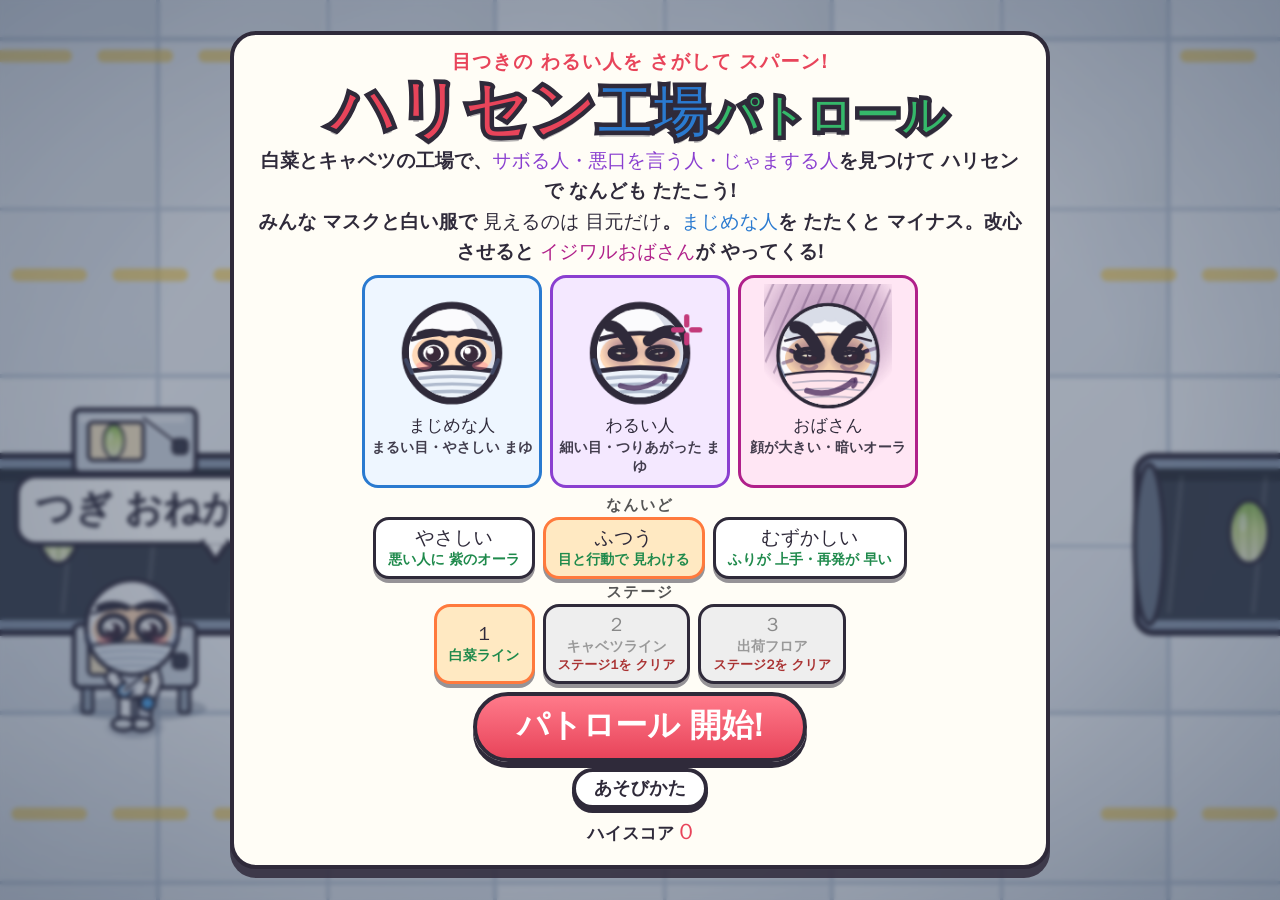
==== commit 1d2b3e93: "スマホで画面のはしをさわると固まる・戻る問題を直す 原因 - はしの指をスマホの「戻る」操作が横取りすると「指をはなした」が届かず、スティックが押されたままになっていた   (主人公が勝手に歩き続ける" ====
--- a/index.html
+++ b/index.html
@@ -104,8 +104,16 @@
 #touchHints { display: none; }
 body.touch #touchHints.show { display: block; }
 .th { position: fixed; bottom: calc(60px + var(--safe-b)); width: 130px; height: 130px; border-radius: 50%; border: 4px dashed rgba(47, 42, 58, 0.45); display: grid; place-items: center; text-align: center; font-size: 17px; color: var(--ink); background: rgba(255, 255, 255, 0.3); pointer-events: none; animation: breathe 1.4s infinite alternate; }
-.th.l { left: calc(40px + var(--safe-l)); }
-.th.r { right: calc(40px + var(--safe-r)); }
+.th.l { left: calc(64px + var(--safe-l)); }
+.th.r { right: calc(64px + var(--safe-r)); }
+/* 画面の左右のはし(さわっても反応しない場所)。スマホのときだけ うすく見せる */
+.edge-guard { display: none; position: fixed; top: 0; bottom: 0; width: 22px; pointer-events: none; z-index: 4; background: repeating-linear-gradient(45deg, rgba(47, 42, 58, 0.07) 0 6px, rgba(47, 42, 58, 0) 6px 12px); transition: background-color 0.2s; }
+.edge-guard.l { left: 0; border-right: 2px dashed rgba(47, 42, 58, 0.18); }
+.edge-guard.r { right: 0; border-left: 2px dashed rgba(47, 42, 58, 0.18); }
+body.touch .edge-guard { display: block; }
+body.touch.edge-flash .edge-guard { background-color: rgba(255, 120, 80, 0.35); }
+.pause-msg { margin: 0 0 6px; font-size: 16px; line-height: 1.55; color: var(--purple); }
+.pause-msg b { color: var(--red); }
 .th.gone { display: none; }
 @keyframes breathe { from { transform: scale(0.96); } to { transform: scale(1.04); } }
 
@@ -272,6 +280,7 @@
 <div id="stickL" class="stick hidden"><div class="ring"></div><div class="knob"></div></div>
 <div id="stickR" class="stick right hidden"><div class="ring"></div><div class="knob"></div></div>
 
+<div id="edgeL" class="edge-guard l"></div><div id="edgeR" class="edge-guard r"></div>
 <div id="touchHints"><div class="th l" id="thL">左で<br>うごく</div><div class="th r" id="thR">右で ねらって<br>たたく</div></div>
 
 <div id="toast" class="hidden"></div>
@@ -334,6 +343,7 @@
 <div id="pause" class="overlay hidden">
   <div class="card small">
     <h2>ポーズ</h2>
+    <p id="pauseMsg" class="pause-msg hidden"></p>
     <button id="btnResume" class="big-btn">つづける</button>
     <button id="btnQuit" class="sub-btn">タイトルへ</button>
   </div>
@@ -1581,9 +1591,14 @@
     ctx.restore();
   }
 
+  // 画面の大きさが変わるたびに全部描き直すと重いので、倍率ごとに作った絵を取っておいて使い回す
+  const cache = new Map();
   function init(sc) {
     SC = sc;
+    if (cache.has(sc)) { for (const k of Object.keys(S)) delete S[k]; Object.assign(S, cache.get(sc)); return; }
+    for (const k of Object.keys(S)) delete S[k];
     buildProps();
+    cache.set(sc, Object.assign({}, S));
   }
   return { init, S, OUT, SUIT, GLOVE, drawBins, drawRack, drawTank, drawWorker, drawPlayer, drawBoss, drawHarisen, drawBubble, drawVeg, drawCabbage, drawHakusai, drawTone, drawHoodHead, blit, mk, rrect, circ, ell, star, poly, fillStroke, softShadow, line };
 })();
@@ -1606,7 +1621,7 @@
   try { muted = localStorage.getItem('harisen_mute') === '1'; } catch (e) { /* 保存できなくても遊べる */ }
 
   function init() {
-    if (ctx) { if (ctx.state === 'suspended') ctx.resume(); return; }
+    if (ctx) { if (ctx.state !== 'running' && ctx.state !== 'closed') { try { ctx.resume().catch(() => {}); } catch (e) { /* 無視 */ } } return; }
     const AC = window.AudioContext || window.webkitAudioContext;
     if (!AC) return;
     try {
@@ -1748,6 +1763,8 @@
   const mouse = { x: 0, y: 0, down: false, seen: false };
   const stick = { L: { id: null, ox: 0, oy: 0, x: 0, y: 0 }, R: { id: null, ox: 0, oy: 0, x: 0, y: 0 } };
   const STICK_R = 54;
+  // 画面の左右のはし: ここから始まるタッチは スマホの「戻る」操作に横取りされやすいので、ゲームでは使わない
+  const EDGE = 22;
   let doms = {};
   let touchUsed = false;
   let lastAim = -Math.PI / 2;
@@ -1796,9 +1813,12 @@
         return;
       }
       touchUsed = true;
+      if (e.clientX < EDGE || e.clientX > window.innerWidth - EDGE) { if (hooks.onEdge) hooks.onEdge(); return; }
       const side = e.clientX < window.innerWidth * 0.5 ? 'L' : 'R';
       const s = stick[side];
-      if (s.id !== null) return;
+      // 同じがわに もう指があることになっていても、新しい指を優先する
+      // (前の指を スマホの操作に横取りされて「はなした」が届かなかった場合に、固まったままにしないため)
+      if (s.id !== null && s.id !== e.pointerId) { try { canvas.releasePointerCapture(s.id); } catch (err) { /* 無視 */ } }
       s.id = e.pointerId; s.ox = s.x = e.clientX; s.oy = s.y = e.clientY;
       try { canvas.setPointerCapture(e.pointerId); } catch (err) { /* 無視 */ }
       setStickDom(side, true);
@@ -1822,6 +1842,12 @@
     canvas.addEventListener('pointerup', up);
     canvas.addEventListener('pointercancel', up);
     canvas.addEventListener('lostpointercapture', up);
+    // 画面から指がぜんぶ はなれたら、届かなかった「はなした」があっても 必ず両方のスティックを はなす
+    const allUp = (e) => { if (!e.touches || e.touches.length === 0) releaseAll(); };
+    window.addEventListener('touchend', allUp, { passive: true });
+    window.addEventListener('touchcancel', allUp, { passive: true });
+    document.addEventListener('visibilitychange', () => { if (document.hidden) { keys.clear(); mouse.down = false; releaseAll(); } });
+    window.addEventListener('pagehide', () => { keys.clear(); mouse.down = false; releaseAll(); });
   }
 
   function releaseAll() {
@@ -1866,7 +1892,7 @@
     return { angle: lastAim, fire: fireKey, touch: false };
   }
 
-  return { attach, move, aim, releaseAll, isTouch: () => touchUsed, setLastAim: (a) => { lastAim = a; } };
+  return { attach, move, aim, releaseAll, sticks: () => ({ L: stick.L.id, R: stick.R.id }), isTouch: () => touchUsed, setLastAim: (a) => { lastAim = a; } };
 })();
 
 /* ---- js/entities.js ---- */
@@ -2648,14 +2674,18 @@
   let fxLast = { r: -1, b: -1 };
   let miniBase = null;
   const drawList = [];
+  let lastSizeKey = '';
 
   // ---------- 初期化・リサイズ ----------
-  function resize() {
+  function resize(force) {
     const canvas = G.canvas;
     const W = window.innerWidth;
     const H = window.innerHeight;
     let dpr = Math.min(window.devicePixelRatio || 1, CONFIG.view.maxDpr) * (G.rs || 1);
     while (W * H * dpr * dpr > CONFIG.view.maxPixels && dpr > 0.5) dpr *= 0.9;
+    const key = W + 'x' + H + '@' + dpr;
+    if (!force && key === lastSizeKey) return;
+    lastSizeKey = key;
     canvas.width = Math.round(W * dpr);
     canvas.height = Math.round(H * dpr);
     canvas.style.width = W + 'px';
@@ -2675,7 +2705,7 @@
     const cur = G.rs || 1;
     if (cur <= 0.6) return false;
     G.rs = Math.max(0.6, cur - 0.15);
-    resize();
+    resize(true);
     return true;
   }
 
@@ -3236,6 +3266,7 @@
   clearTimeout(G.thTimer);
   G.thTimer = setTimeout(() => UI.el.touchHints.classList.remove('show'), 12000);
   requestWakeLock();
+  armBackGuard();
   Render.buildMini();
   G.cam.x = G.player.x; G.cam.y = G.player.y - 60;
 }
@@ -3326,9 +3357,51 @@
   G.paused = p;
   UI.show('pause', p);
   if (p) Input.releaseAll();
+  else { $('pauseMsg').classList.add('hidden'); armBackGuard(); }
+}
+// 画面のはしの操作などで止めたときは、なぜ止まったかをポーズ画面に書く
+function pauseFor(reason) {
+  if (G.state !== 'playing') return;
+  const msg = $('pauseMsg');
+  if (reason === 'back') msg.innerHTML = '画面の はしを さわって 「もどる」に なりかけたので<br>とめました。<b>「つづける」</b>で そのまま あそべます';
+  else msg.innerHTML = 'ゲームの 画面が うしろに かくれたので とめました。<br><b>「つづける」</b>で そのまま あそべます';
+  msg.classList.remove('hidden');
+  setPaused(true);
+}
+
+// ---------- 「戻る」対策 ----------
+// ゲーム中は ブラウザの履歴に 目印を1つ積んでおく。端をさわって「戻る」になっても、
+// その目印が消えるだけで ページは このまま。ゲームを止めて、次にさわったときに 目印を積みなおす。
+// (ブラウザは さわっていないときに積んだ目印を「戻る」で飛ばすことがあるので、積むのは必ず さわったとき)
+let backGuardArmed = false;
+function armBackGuard() {
+  if (backGuardArmed || G.state === 'title') return;
+  try { history.pushState({ harisen: 1 }, ''); backGuardArmed = true; } catch (e) { /* 使えない場所では なにもしない */ }
+}
+function setupBackGuard() {
+  window.addEventListener('popstate', () => {
+    if (!backGuardArmed) return;
+    backGuardArmed = false;
+    if (G.state === 'title') return; // タイトルでは ふつうに戻れる
+    Input.releaseAll();
+    pauseFor('back');
+  });
+  // さわったとき・キーを押したときに、目印が消えていたら積みなおす
+  const rearm = () => { if (!backGuardArmed && G.state !== 'title') armBackGuard(); };
+  window.addEventListener('pointerup', rearm, true);
+  window.addEventListener('keydown', rearm, true);
 }
 
 // ---------- スマホ向けの補助 ----------
+// 画面のはしをさわったら、はしが「さわらない場所」だと 一瞬ひからせて知らせる
+let edgeTimer = 0;
+function showEdgeGuard() {
+  if (G.state !== 'playing') return;
+  document.body.classList.add('edge-flash');
+  clearTimeout(edgeTimer);
+  edgeTimer = setTimeout(() => document.body.classList.remove('edge-flash'), 700);
+  if (!G.edgeTold) { G.edgeTold = true; UI.toast('画面の いちばん はしは スマホの「もどる」に なりやすいので、すこし 内がわを さわってね', 3400); }
+}
 let wakeLock = null;
 function requestWakeLock() {
   try {
@@ -3453,6 +3526,7 @@
       }
     },
     onStick(side) { UI.el[side === 'L' ? 'thL' : 'thR'].classList.add('gone'); },
+    onEdge() { showEdgeGuard(); },
     onFirstInput() { Sound.init(); if (Input.isTouch()) document.body.classList.add('touch'); },
   });
 
@@ -3487,10 +3561,16 @@
   }));
   refreshTitle();
 
-  window.addEventListener('resize', () => { Render.resize(); });
-  window.addEventListener('orientationchange', () => setTimeout(() => Render.resize(), 200));
-  document.addEventListener('visibilitychange', () => { if (document.hidden) setPaused(true); else if (G.state === 'playing') requestWakeLock(); });
-  window.addEventListener('blur', () => { if (G.state === 'playing') setPaused(true); });
+  // スマホのツールバーの出入りで 何度も続けて大きさが変わるので、落ち着いてから1回だけ合わせる
+  let resizeTimer = 0;
+  const queueResize = (ms) => { clearTimeout(resizeTimer); resizeTimer = setTimeout(() => Render.resize(), ms); };
+  window.addEventListener('resize', () => queueResize(150));
+  window.addEventListener('orientationchange', () => queueResize(300));
+  document.addEventListener('visibilitychange', () => { if (document.hidden) pauseFor('hidden'); else { if (G.state === 'playing') requestWakeLock(); Sound.init(); } });
+  window.addEventListener('blur', () => pauseFor('hidden'));
+  // 「戻る」をしたあと、ページがそのまま戻ってきた(前に進む・アプリにもどる)とき
+  window.addEventListener('pageshow', (e) => { if (e.persisted) { lastTs = 0; Input.releaseAll(); pauseFor('hidden'); queueResize(50); } });
+  setupBackGuard();
 
   // 動作確認用: URL に ?debug を付けるとコンソールから状態を触れる
   if (/[?&]debug/.test(location.search)) window.__harisen = { G, CONFIG, perf, Art, Render, workerEyes, workerPose, startGame, endGame, stageClear, resetGame, setPaused, step, swing, hitWorker, hitBoss, spawnBoss, reform, relapse, makeWorker, moveBody, findPath, toTitle, showResult, Sound, Input };
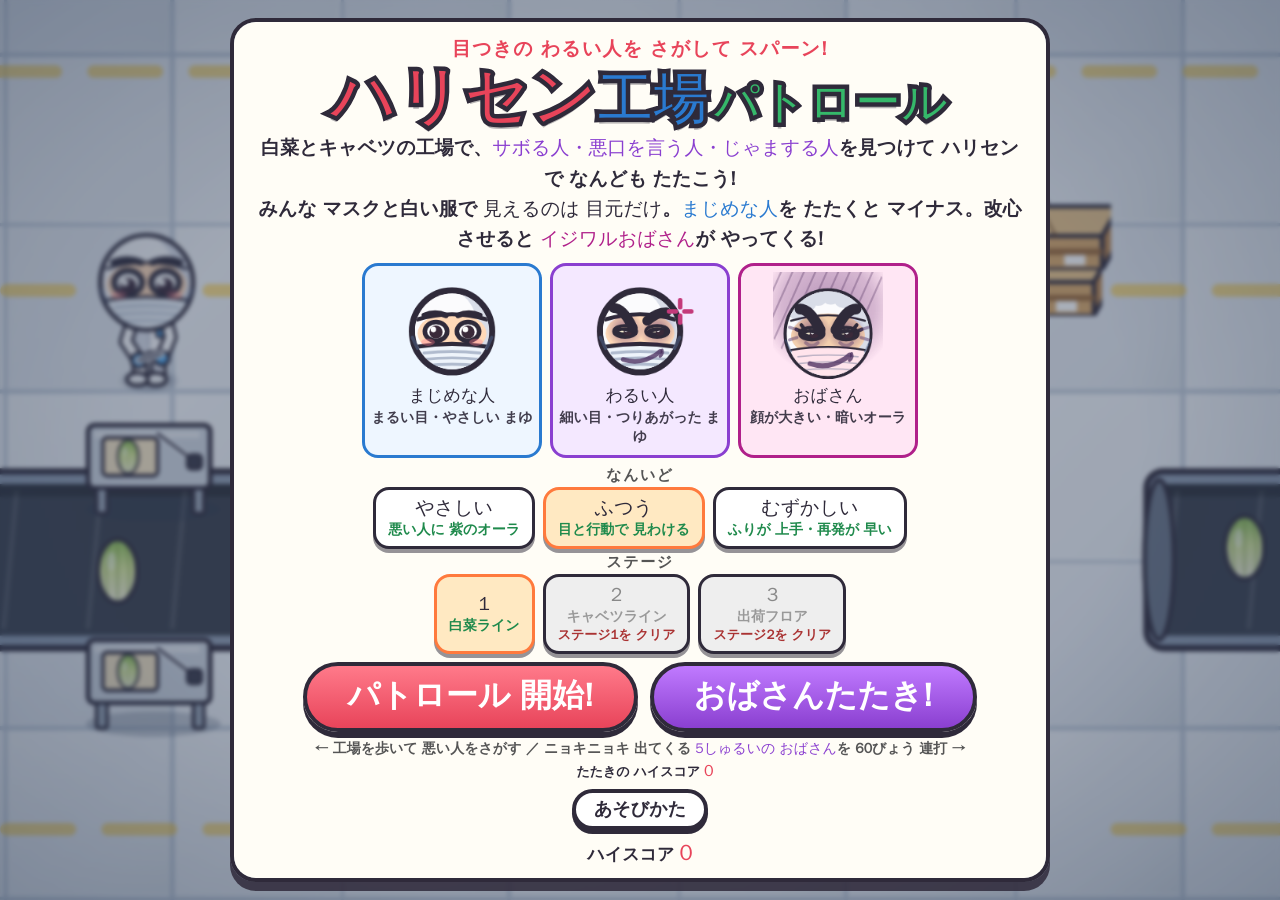
==== commit 8d3fab96: "おばさんたたき: タイトルから入れる モグラたたきのパロディを追加 - 工場のラインの うしろ・天井の点検口(さかさま)・画面の左右・段ボール・急にポン・頭だけちょこっと、の6つの出方 - 5種類: " ====
--- a/index.html
+++ b/index.html
@@ -160,7 +160,7 @@
 
 .eyes-row { display: flex; justify-content: center; gap: 8px; margin: 0 0 8px; flex-wrap: wrap; }
 .eye-card { width: min(31vw, 180px); padding: 6px 6px 8px; background: #fff; border: 3px solid var(--ink); border-radius: 16px; display: flex; flex-direction: column; align-items: center; gap: 2px; }
-.eye-card canvas { width: min(26vw, 128px); height: min(26vw, 128px); }
+.eye-card canvas { width: min(24vw, 110px); height: min(24vw, 110px); }
 .eye-card b { font-size: 17px; }
 .eye-card span { font-size: 14px; line-height: 1.35; opacity: 0.9; }
 .eye-card.good { border-color: var(--blue); background: #eef6ff; }
@@ -189,6 +189,65 @@
 .meta-btns .sub-btn { margin: 0; font-size: 18px; padding: 4px 18px 5px; }
 .best { margin-top: 8px; font-size: 17px; }
 .best b { color: var(--red); font-size: 22px; }
+
+/* ---------- おばさんたたき ---------- */
+.start-row { display: flex; justify-content: center; align-items: center; gap: 12px; flex-wrap: wrap; margin-top: 8px; }
+.start-row .big-btn { margin: 0; }
+.whack-btn { background: linear-gradient(#c07aff, var(--purple)); animation-delay: 0.8s; }
+.whack-lead { margin: 6px 0 0; font-size: clamp(12px, 3vw, 14px); line-height: 1.5; color: #555; }
+.whack-lead b { color: var(--purple); }
+.whack-best { display: inline-block; margin-left: 10px; font-size: 13px; color: var(--ink); }
+.whack-best b { color: var(--red); font-size: 16px; }
+#whackHud { position: fixed; top: calc(8px + var(--safe-t)); left: calc(10px + var(--safe-l)); right: calc(10px + var(--safe-r)); pointer-events: none; z-index: 6; display: flex; align-items: flex-start; gap: 10px; }
+.w-time { order: 2; margin: 0 auto; min-width: 2.4ch; text-align: center; padding: 0 18px 2px; font-size: clamp(34px, 7vw, 56px); font-variant-numeric: tabular-nums; background: var(--cream); border: 4px solid var(--ink); border-radius: 22px; box-shadow: 0 4px 0 rgba(47, 42, 58, 0.45); }
+.w-time.warn { color: #fff; background: #ff5a5e; animation: pulse 0.4s infinite alternate; }
+.w-score { order: 1; display: flex; align-items: baseline; gap: 8px; padding: 2px 14px 3px; background: var(--cream); border: 3px solid var(--ink); border-radius: 16px; box-shadow: 0 3px 0 rgba(47, 42, 58, 0.45); }
+.w-score span { font-size: 14px; opacity: 0.8; }
+.w-score b { font-size: clamp(24px, 5vw, 36px); color: var(--red); -webkit-text-stroke: 0.5px var(--ink); font-variant-numeric: tabular-nums; min-width: 3ch; text-align: right; }
+.w-count { order: 3; padding: 4px 14px 5px; font-size: clamp(15px, 3.6vw, 20px); color: #fff; background: linear-gradient(#c56bff, #7a2fc0); border: 3px solid var(--ink); border-radius: 16px; box-shadow: 0 3px 0 rgba(47, 42, 58, 0.45); text-shadow: 0 1px 0 var(--ink); }
+.w-combo { position: fixed; top: calc(80px + var(--safe-t)); left: 50%; transform: translateX(-50%); font-size: clamp(22px, 5vw, 34px); color: #ffd24d; -webkit-text-stroke: 5px var(--ink); paint-order: stroke fill; }
+.w-combo:empty { display: none; }
+#whackResult { position: fixed; top: 0; left: 0; right: 0; bottom: 0; pointer-events: none; z-index: 21; display: flex; flex-direction: column; justify-content: space-between; padding: calc(10px + var(--safe-t)) 12px calc(12px + var(--safe-b)); }
+.wr-top { text-align: center; }
+.wr-title { font-size: clamp(20px, 4.6vw, 34px); color: #fff; -webkit-text-stroke: 6px var(--ink); paint-order: stroke fill; text-shadow: 0 4px 0 rgba(47, 42, 58, 0.35); animation: pop 0.5s cubic-bezier(0.3, 1.5, 0.5, 1); }
+.wr-score { display: inline-block; margin-top: 2px; padding: 2px 16px 4px; font-size: 18px; background: var(--cream); border: 3px solid var(--ink); border-radius: 16px; box-shadow: 0 3px 0 rgba(47, 42, 58, 0.45); }
+.wr-score b { font-size: clamp(26px, 5.6vw, 40px); color: var(--red); font-variant-numeric: tabular-nums; }
+.wr-sub { margin-top: 4px; font-size: clamp(12px, 3vw, 15px); color: var(--ink); background: rgba(255, 255, 255, 0.8); display: inline-block; padding: 2px 12px; border-radius: 12px; }
+.wr-btns { display: flex; justify-content: center; align-items: center; gap: 12px; pointer-events: auto; }
+.wr-btns .big-btn, .wr-btns .sub-btn { margin: 0; }
+@media (orientation: portrait) {
+  #whackHud { flex-wrap: wrap; justify-content: space-between; }
+  .w-time { order: 0; width: 100%; margin: 0 auto 4px; max-width: 160px; }
+  .w-score { order: 1; }
+  .w-count { order: 2; font-size: 14px; white-space: nowrap; padding: 4px 10px 5px; }
+  .w-combo { top: calc(120px + var(--safe-t)); }
+}
+/* タイトルが 1画面に おさまるように(高さが低いとき) */
+@media (max-height: 820px) {
+  .card.title-card { padding-top: 8px; padding-bottom: 10px; }
+  .logo h1 { font-size: clamp(26px, 6vw, 50px); margin-bottom: 0; }
+  .logo-small { font-size: 13px; }
+  .lead { margin: 2px 0 6px; font-size: clamp(12px, 2.8vw, 15px); line-height: 1.45; }
+  .eye-card canvas { width: min(22vw, 84px); height: min(22vw, 84px); }
+  .eye-card { padding: 4px 6px 6px; }
+  .eye-card b { font-size: 15px; }
+  .eye-card span { font-size: 12px; }
+  .diff-btn, .stage-btn { padding: 3px 10px 5px; }
+  .diff-btn b, .stage-btn b { font-size: 16px; }
+  .diff-btn span, .stage-btn span { font-size: 12px; }
+  .start-row { margin-top: 6px; }
+  .start-row .big-btn { padding: 6px 28px 8px; font-size: clamp(20px, 4.6vw, 26px); }
+  .whack-lead { margin-top: 4px; }
+  .meta-btns { margin-top: 4px; }
+  .best { margin-top: 4px; }
+}
+@media (max-height: 520px) {
+  .w-time { font-size: 30px; padding: 0 12px 1px; }
+  .w-score b { font-size: 22px; }
+  .w-count { font-size: 14px; }
+  .wr-title { font-size: 20px; -webkit-text-stroke-width: 4px; }
+  .wr-btns .big-btn { padding: 4px 26px 6px; font-size: 20px; }
+}
 
 /* ---------- あそびかた ---------- */
 .howto-card { width: min(96vw, 820px); }
@@ -277,6 +336,17 @@
   </div>
 </div>
 
+<!-- おばさんたたき -->
+<div id="whackHud" class="hidden">
+  <div class="w-time" id="wTime">60</div>
+  <div class="w-score"><span>スコア</span><b id="wScore">0</b></div>
+  <div class="w-count" id="wCount">ごめんなさい 0人</div>
+  <div class="w-combo" id="wCombo"></div>
+</div>
+<div id="whackResult" class="hidden">
+  <div class="wr-top"><div class="wr-title" id="wrTitle"></div><div class="wr-score">スコア <b id="wrScore">0</b></div><div class="wr-sub" id="wrSub"></div></div>
+  <div class="wr-btns"><button id="btnWhackAgain" class="big-btn whack-btn">もういちど!</button><button id="btnWhackTitle" class="sub-btn">タイトルへ</button></div>
+</div>
 <div id="stickL" class="stick hidden"><div class="ring"></div><div class="knob"></div></div>
 <div id="stickR" class="stick right hidden"><div class="ring"></div><div class="knob"></div></div>
 
@@ -312,7 +382,11 @@
       <button class="stage-btn" data-stage="1"><b>2</b><span>キャベツライン</span><i>ステージ1を クリア</i></button>
       <button class="stage-btn" data-stage="2"><b>3</b><span>出荷フロア</span><i>ステージ2を クリア</i></button>
     </div>
-    <button id="btnStart" class="big-btn">パトロール 開始!</button>
+    <div class="start-row">
+      <button id="btnStart" class="big-btn">パトロール 開始!</button>
+      <button id="btnWhack" class="big-btn whack-btn">おばさんたたき!</button>
+    </div>
+    <p class="whack-lead">← 工場を歩いて 悪い人をさがす ／ ニョキニョキ 出てくる <b>5しゅるいの おばさん</b>を 60びょう 連打 →<span class="whack-best">たたきの ハイスコア <b id="whackBestTitle">0</b></span></p>
     <div class="meta-btns"><button id="btnHowto" class="sub-btn">あそびかた</button></div>
     <div class="best">ハイスコア <b id="bestTitle">0</b></div>
   </div>
@@ -1466,9 +1540,9 @@
     const bob = run ? -Math.abs(Math.sin(wt)) * 3 : -Math.sin(t * 1.8) * 1;
     const lvl = B.level || 0;
     // トーン(いびり中・怒り中は濃い)
-    const toneA = B.state === 'defeated' ? 0.06 : B.state === 'scold' || B.state === 'windup' ? 0.42 : 0.3;
-    g.save(); g.translate(0, -10); drawTone(g, R * 1.1, toneA, t); g.restore();
-    softShadow(g, 32, 12, 0.45, 0, 2);
+    const toneA = (B.state === 'defeated' ? 0.06 : B.state === 'scold' || B.state === 'windup' ? 0.42 : 0.3) * (B.toneMul == null ? 1 : B.toneMul);
+    if (toneA > 0) { g.save(); g.translate(0, -10); drawTone(g, R * 1.1, toneA, t); g.restore(); }
+    if (!B.noShadow) softShadow(g, 32, 12, 0.45, 0, 2);
     g.save();
     g.scale(1.15, 1.15); // ひと回り大きい
     g.translate(0, bob);
@@ -1489,8 +1563,8 @@
     fillStroke(g, SUIT, 2.4);
     g.save(); g.clip();
     g.fillStyle = SUIT_SH; g.beginPath(); g.ellipse(face * 9, -26, 9, 16, 0, 0, TAU); g.fill();
-    g.fillStyle = lvl >= 2 ? '#b03a8a' : lvl === 1 ? '#c2503a' : '#7a3a9a'; g.beginPath(); g.moveTo(-9, -36); g.lineTo(9, -36); g.lineTo(12, -16); g.lineTo(-12, -16); g.closePath(); g.fill(); // 色つきエプロン(主任)
-    g.fillStyle = '#ffd24d'; g.fillRect(-face * 14 - 3, -36, 7, 6); // 金のバッジ
+    g.fillStyle = B.apron || (lvl >= 2 ? '#b03a8a' : lvl === 1 ? '#c2503a' : '#7a3a9a'); g.beginPath(); g.moveTo(-9, -36); g.lineTo(9, -36); g.lineTo(12, -16); g.lineTo(-12, -16); g.closePath(); g.fill(); // 色つきエプロン(主任)
+    g.fillStyle = B.badge || '#ffd24d'; g.fillRect(-face * 14 - 3, -36, 7, 6); // 金のバッジ
     g.restore();
     // うで: 指示棒 / 腰に手
     const arm = (sx, ax, ay, hx, hy) => {
@@ -1527,10 +1601,11 @@
     else if (st === 'defeated') eyes = { mode: 'tear', mean: 0.1, size: R / 14, browUp: 2, lashes: true, bags: true };
     else {
       const look = B.look || { x: face * 0.6, y: 0.2 };
-      eyes = { mean: st === 'scold' || st === 'windup' ? 1 : 0.9, grin: true, look, size: R / 14, lashes: true, bags: true, wrinkles: true, bloodshot: st === 'windup' || st === 'shout', vein: st === 'scold' || st === 'windup' || B.hitFlash > 0, smirk: st === 'seek' || st === 'enter' ? 1 : 0, browThick: 2.1 };
+      const mean = B.mean != null ? B.mean : 0.9;
+      eyes = { mean: st === 'scold' || st === 'windup' ? Math.min(1, mean + 0.1) : mean, grin: B.grin != null ? B.grin : true, look, size: R / 14, lashes: B.lashes != null ? B.lashes : true, bags: B.bags != null ? B.bags : true, wrinkles: B.wrinkles != null ? B.wrinkles : true, bloodshot: st === 'windup' || st === 'shout' || !!B.bloodshot, vein: st === 'scold' || st === 'windup' || B.hitFlash > 0 || !!B.vein, smirk: st === 'seek' || st === 'enter' ? 1 : 0, browThick: B.browThick || 2.1 };
     }
     eyes.t = t;
-    drawHoodHead(g, { r: R, face, eyes, perm: true, mask: lvl >= 1 ? '#ffe4ec' : MASK, skin: '#f3cfae' });
+    drawHoodHead(g, { r: R, face, eyes, perm: true, mask: B.mask || (lvl >= 1 ? '#ffe4ec' : MASK), skin: B.skin || '#f3cfae', hood: B.hood, hoodSh: B.hoodSh });
     // ほうれい線はマスクで見えないので、こめかみのシワと眉間のシワ
     g.strokeStyle = 'rgba(90,60,110,0.6)'; g.lineWidth = 1.6; g.lineCap = 'round';
     g.beginPath(); g.moveTo(-3, -R * 0.12); g.lineTo(-1.5, R * 0.06); g.moveTo(3, -R * 0.12); g.lineTo(1.5, R * 0.06); g.stroke();
@@ -1703,6 +1778,17 @@
     click() { tone(700, 0.06, 'square', 0.04); },
     gauge() { tone(1046, 0.08, 'sine', 0.06, 1568); },
     dizzy() { for (let i = 0; i < 3; i++) tone(700 + i * 100, 0.1, 'sine', 0.04, 500, i * 0.1); },
+    // ---- おばさんたたき ----
+    pop() { tone(180, 0.14, 'sine', 0.1, 420); noise(0.08, 0.05, 1500, 'bandpass'); },                    // ニョキッ
+    peek() { tone(900, 0.06, 'sine', 0.05, 1300); },
+    poof() { noise(0.25, 0.14, 900, 'lowpass'); tone(300, 0.2, 'sine', 0.06, 90); },
+    whiff() { noise(0.08, 0.05, 2200, 'bandpass', 0, 1.2); },                                           // スカッ
+    ouchy(n) { const k = Math.pow(1.03, Math.min(n || 0, 14)); tone(620 * k, 0.09, 'square', 0.06, 900 * k); tone(760 * k, 0.12, 'triangle', 0.05, 380 * k, 0.07); }, // 「いたっ」
+    sorry() { [523, 494, 440, 392].forEach((f, i) => tone(f, 0.16, 'triangle', 0.09, null, i * 0.1)); tone(330, 0.5, 'sine', 0.07, null, 0.4); }, // 「ごめんなさい…」
+    sorryTiny(i) { const f = [392, 440, 494, 523, 587][(i || 0) % 5]; tone(f, 0.08, 'triangle', 0.05, f * 0.8); },
+    bigPop() { noise(0.6, 0.18, 300, 'lowpass'); tone(60, 0.8, 'sawtooth', 0.16, 35); [110, 104, 98].forEach((f, i) => tone(f, 0.4, 'square', 0.06, null, i * 0.2)); },
+    whistle() { tone(1800, 0.35, 'sine', 0.1, 2400); tone(1800, 0.5, 'sine', 0.1, 2400, 0.4); tone(2600, 0.7, 'sine', 0.08, 1500, 0.95); }, // 終了のホイッスル
+    countdown(last) { tone(last ? 1046 : 660, last ? 0.5 : 0.14, 'square', 0.07); },
   };
 
   // ---- BGM: 工場っぽい、きざむリズムのループ ----
@@ -1723,7 +1809,21 @@
     const g = ctx.createGain(); g.gain.setValueAtTime(vol, t); g.gain.exponentialRampToValueAtTime(0.0001, t + 0.05);
     s.connect(f); f.connect(g); g.connect(bgmGain); s.start(t); s.stop(t + 0.08);
   }
+  // おばさんたたき: 低くて いかにも悪そうな、のっしのっしと歩くようなループ(短調・増4度)
+  const VIL_BASS = [0, 0, 6, 0, -2, 0, 6, 5, 0, 0, 6, 0, -2, -1, 0, 0];     // C C F# C Bb C F# F ...
+  const VIL_MEL = [-1, -1, 12, -1, 15, -1, 12, 18, -1, -1, 12, -1, 13, -1, 12, -1, -1, -1, 12, -1, 15, -1, 12, 11, -1, -1, 10, -1, 9, -1, 8, -1];
+  function villainStep(t, i) {
+    const b = VIL_BASS[i % 16];
+    tone2(hz(b, -3), 0.42, 'sawtooth', 1.1, t);                 // 低いベース(ずっしり)
+    tone2(hz(b, -2), 0.3, 'triangle', 0.5, t);
+    if (i % 4 === 0) tone2(48, 0.16, 'sine', 1.8, t);           // 重い足音
+    if (i % 8 === 4) { const s = ctx.createBufferSource(); s.buffer = noiseBuf; const f = ctx.createBiquadFilter(); f.type = 'lowpass'; f.frequency.value = 500; const g = ctx.createGain(); g.gain.setValueAtTime(0.5, t); g.gain.exponentialRampToValueAtTime(0.0001, t + 0.18); s.connect(f); f.connect(g); g.connect(bgmGain); s.start(t); s.stop(t + 0.2); }
+    const m = VIL_MEL[i % 32];
+    if (m >= 0) tone2(hz(m, -1), 0.28, 'square', 0.22, t);      // ニヤリと笑うような ひくいメロディ
+    if (i % 16 === 14) tone2(hz(6, -1), 0.6, 'sawtooth', 0.18, t); // 増4度で 不気味に
+  }
   function bgmStep(t, i) {
+    if (bgmMode === 'villain') return villainStep(t, i);
     const boss = bgmMode === 'boss';
     const mel = boss ? MEL2 : MEL;
     const m = mel[i % mel.length];
@@ -1737,7 +1837,7 @@
     bgmMode = mode || 'normal';
     if (bgmOn) return;
     bgmOn = true; step = 0; nextTime = ctx.currentTime + 0.1;
-    const dur = () => (bgmMode === 'boss' ? 0.14 : 0.16);
+    const dur = () => (bgmMode === 'boss' ? 0.14 : bgmMode === 'villain' ? 0.21 : 0.16);
     timer = setInterval(() => {
       if (!ctx || muted) { nextTime = ctx ? ctx.currentTime + 0.1 : 0; return; }
       while (nextTime < ctx.currentTime + 0.25) { bgmStep(nextTime, step++); nextTime += dur(); }
@@ -1806,6 +1906,8 @@
     canvas.addEventListener('touchmove', (e) => e.preventDefault(), { passive: false });
     for (const ev of ['gesturestart', 'gesturechange', 'gestureend']) document.addEventListener(ev, (e) => e.preventDefault());
     canvas.addEventListener('pointerdown', (e) => {
+      // たたきゲーム: タップそのものを使う(スティックにしない)。連打もぜんぶ届く
+      if (hooks.onTap && hooks.onTap(e.clientX, e.clientY, e.pointerType)) { if (e.pointerType !== 'mouse') touchUsed = true; if (hooks.onFirstInput) hooks.onFirstInput(); return; }
       if (e.pointerType === 'mouse') {
         if (e.button !== 0) return;
         mouse.down = true; mouse.seen = true; mouse.x = e.clientX; mouse.y = e.clientY;
@@ -3168,6 +3270,435 @@
   return { resize, draw, drawMini, buildMini, lowerQuality, FONT };
 })();
 
+/* ---- js/whack.js ---- */
+'use strict';
+/* おばさんたたき: モグラたたきのパロディ。工場のラインの後ろ・天井のハッチ・段ボール・画面のはしから
+   いろんな出方で おばさんが出てくるので、ハリセンで連打して「ごめんなさい」と言わせる。
+   叩いてはいけないものは出ない。60秒。さいごに、あやまらせた人をぜんぶ画面いっぱいに並べる */
+
+const Whack = (() => {
+  const C = {
+    time: 60,
+    // 5種類: hp = あやまるまでに必要な回数。size は大きさ、mean は目つきの悪さ
+    types: [
+      { id: 'choi', name: 'ちょいワルおばさん', hp: 3, score: 100, size: 0.9, mean: 0.55, apron: '#6a9ad0', mask: '#eef4fb', lashes: false, wrinkles: false, bags: false, stay: [1.7, 2.4], band: [10, 5, 3], taunt: ['ふんっ', 'べーっだ', 'おそいわよ〜'] },
+      { id: 'iji', name: 'イジワルおばさん', hp: 5, score: 200, size: 1.0, mean: 0.8, apron: '#7a3a9a', mask: '#ffe4ec', stay: [1.9, 2.6], band: [5, 7, 5], taunt: ['にげた〜', 'あたらないわよ', 'ざんねんでした'] },
+      { id: 'doiji', name: 'ドイジワルおばさん', hp: 7, score: 350, size: 1.1, mean: 0.95, apron: '#c2503a', mask: '#ffd0dc', vein: true, stay: [2.1, 2.9], band: [1, 4, 6], dodge: true, taunt: ['へたくそ〜', 'おほほほ', 'もう帰るわ'] },
+      { id: 'otsubone', name: 'お局さま', hp: 10, score: 600, size: 1.3, mean: 1, apron: '#b03a8a', mask: '#f6c6ff', badge: '#ff3b7a', bloodshot: true, stay: [2.4, 3.2], band: [0, 2, 4], taunt: ['なまぬるいわね', 'その程度?', 'ふふん'] },
+      { id: 'daimaou', name: '大魔王おばさま', hp: 22, score: 2000, size: 2.0, mean: 1, apron: '#2a1a3a', mask: '#e8c8ff', hood: '#f3ecff', hoodSh: '#cdbde6', badge: '#ffd24d', bloodshot: true, vein: true, stay: [6.5, 6.5], boss: true, taunt: ['また来るわよ…', 'おぼえてなさい!'] },
+    ],
+    bossAt: [21, 44],
+    styles: { up: 40, peek: 12, down: 14, side: 12, box: 10, poof: 12 },
+  };
+  const OUCH = ['いたい!', 'いたっ!', 'やめて〜!', 'ひぃっ!', 'キーッ!', 'なにすんのよ!', 'いたたた!', 'ぎゃっ', 'あいたっ!', 'うぎゃ!'];
+  const OUCH_BOSS = ['ぐぬぬ…!', 'なまいきな!', 'キーーッ!', 'こ、このっ!', 'いたいじゃないの!!'];
+  const SORRY = ['ごめんなさい!!', 'もう しません!', 'はんせい します…', 'すみませんでした!', 'ゆるして〜!', 'わるかったわ…'];
+  const SLAP = ['スパーン!!', 'バシッ!!', 'パァン!!', 'ピシャッ!', 'ズバッ!!', 'スパァン!', 'バチーン!!'];
+  const rr = (a, b) => a + Math.random() * (b - a);
+  const rpk = (a) => a[Math.floor(Math.random() * a.length)];
+  const FONT = () => Render.FONT;
+
+  const S = { phase: 'off', paused: false };  // off | intro | play | over | result
+  let LW = 1280; let LH = 720; let sc = 1;       // 論理サイズと 1論理px あたりの CSS px
+  let spots = [];      // 出てくる場所
+  let moles = [];      // いま出ているおばさん
+  let fx = [];         // 文字・星・ハリセン
+  let hud = null;
+
+  // ---------- 配置(画面の形に合わせる) ----------
+  function layout() {
+    const V = G.view;
+    const portrait = V.W < V.H;
+    LW = portrait ? 760 : 1280; sc = V.W / LW; LH = V.H / sc;
+    const beltTop = Math.round(LH * (portrait ? 0.64 : 0.66));
+    // 天井のハッチは、上の表示(時間・スコア)に かくれない高さに
+    const ceil = Math.max(60, Math.min(190, Math.round((portrait ? 150 : 96) / sc)));
+    const L = { portrait, beltTop, beltH: 74, ceil, floorY: beltTop + 74, charScale: portrait ? 1.05 : 1.25 };
+    spots = [];
+    const nUp = portrait ? 3 : 5;
+    for (let i = 0; i < nUp; i++) spots.push({ style: 'up', x: LW * ((i + 0.5) / nUp), y: beltTop + 6, busy: null });
+    const nDown = portrait ? 2 : 3;
+    for (let i = 0; i < nDown; i++) spots.push({ style: 'down', x: LW * ((i + 0.5) / nDown) + (portrait ? 0 : 60), y: L.ceil, busy: null });
+    spots.push({ style: 'left', x: 0, y: beltTop - 10, busy: null });
+    spots.push({ style: 'right', x: LW, y: beltTop - 10, busy: null });
+    spots.push({ style: 'box', x: LW * 0.18, y: L.floorY + 92, busy: null, boxW: 150 });
+    spots.push({ style: 'box', x: LW * 0.82, y: L.floorY + 92, busy: null, boxW: 150 });
+    for (let i = 0; i < (portrait ? 2 : 3); i++) spots.push({ style: 'poof', x: LW * ((i + 0.5) / (portrait ? 2 : 3)), y: beltTop - 150, busy: null });
+    S.L = L;
+  }
+
+  // ---------- 開始・終了 ----------
+  function start() {
+    Sound.init(); Sound.setBgmMode('villain'); Sound.stopBgm(); Sound.startBgm('villain');
+    layout();
+    moles = []; fx = [];
+    Object.assign(S, { phase: 'intro', paused: false, t: 0, timeLeft: C.time, score: 0, dispScore: 0, combo: 0, comboT: 0, bestCombo: 0, hits: 0, misses: 0, sorry: [], escaped: 0, spawnT: 0.6, bossDone: [], shake: 0, hitStop: 0, flash: 0, resultT: 0, lastTap: 0, wave: 0 });
+    hud = { time: $('wTime'), score: $('wScore'), combo: $('wCombo'), count: $('wCount') };
+    $('whackHud').classList.remove('hidden');
+    $('whackResult').classList.add('hidden');
+    UI.banner('おばさんたたき!');
+  }
+  function stop() { S.phase = 'off'; moles = []; fx = []; $('whackHud').classList.add('hidden'); $('whackResult').classList.add('hidden'); }
+
+  // ---------- 出てくる ----------
+  function pickType(p) {
+    const band = p < 0.33 ? 0 : p < 0.66 ? 1 : 2;
+    const cands = C.types.filter((t) => !t.boss);
+    let total = 0; for (const t of cands) total += t.band[band];
+    let r = Math.random() * total;
+    for (const t of cands) { r -= t.band[band]; if (r <= 0) return t; }
+    return cands[0];
+  }
+  function pickStyle() {
+    let total = 0; for (const k in C.styles) total += C.styles[k];
+    let r = Math.random() * total;
+    for (const k in C.styles) { r -= C.styles[k]; if (r <= 0) return k; }
+    return 'up';
+  }
+  function spawn(type, style) {
+    const want = style === 'side' ? (Math.random() < 0.5 ? 'left' : 'right') : style === 'peek' ? 'up' : style;
+    const free = spots.filter((s) => s.style === want && !s.busy);
+    if (!free.length) return null;
+    const spot = rpk(free);
+    const p = 1 - S.timeLeft / C.time;
+    const stay = rr(type.stay[0], type.stay[1]) * (type.boss ? 1 : 1 - p * 0.3);
+    const m = { type, style, spot, x: spot.x, y: spot.y, t: 0, phase: 'in', rise: 0, hp: type.hp, hits: 0, stay, inDur: style === 'poof' ? 0.18 : type.boss ? 0.7 : 0.32, outDur: 0.35, face: spot.style === 'right' ? -1 : spot.style === 'left' ? 1 : Math.random() < 0.5 ? 1 : -1, hitT: 0, speech: null, wob: 0, wobV: 0, dodgeT: rr(0.8, 1.6), dx: 0, sorry: false, scale: S.L.charScale * type.size, peek: style === 'peek' };
+    if (style === 'down') m.face = Math.random() < 0.5 ? 1 : -1;
+    spot.busy = m;
+    moles.push(m);
+    if (type.boss) { Sound.sfx.bigPop(); UI.banner(type.name + ' 登場!!'); S.shake = 14; }
+    else if (style === 'poof') Sound.sfx.poof(); else if (style === 'peek') Sound.sfx.peek(); else Sound.sfx.pop();
+    return m;
+  }
+  function spawnBoss() {
+    const t = C.types[4];
+    const spot = spots.filter((s) => s.style === 'up')[Math.floor(spots.filter((s) => s.style === 'up').length / 2)];
+    if (spot.busy) { spot.busy.phase = 'out'; spot.busy.t = 0; spot.busy = null; }
+    const m = spawn(t, 'up');
+    if (m) { m.speech = { text: rpk(['わたしの ラインで なにしてるの!!', 'ぜんいん クビよ!!', 'だれが お局ですって!?']), t: 0, dur: 2.2, style: 'shout' }; }
+  }
+
+  // おばさんの いまの位置(頭の中心)と 当たり判定
+  function headR(m) { return 44 * 1.15 * m.scale; }
+  function bodyH(m) { return 150 * m.scale; }
+  function pose(m) {
+    const L = S.L; const H = bodyH(m); const R = headR(m);
+    const e = m.phase === 'in' ? easeOutBack(m.rise) : m.rise;
+    const target = m.peek ? 0.36 : 1;
+    const k = e * target;
+    let x = m.x + m.dx; let y; let rot = 0; let clip = null; let feetY;
+    switch (m.spot.style) {
+      case 'up': feetY = m.y + 10 + (1 - k) * H; x = m.x + m.dx; y = feetY; clip = { x: -9999, y: -9999, w: 99999, h: L.beltTop + 9999 - (-9999) - 0 }; clip = { x: -5000, y: -5000, w: 10000, h: 5000 + L.beltTop + 4 }; break;
+      case 'down': rot = Math.PI; feetY = m.y - 8 - (1 - k) * H; y = feetY; clip = { x: -5000, y: L.ceil - 2, w: 10000, h: 10000 }; break;
+      case 'left': feetY = m.y; y = feetY; x = -R * 1.4 + k * (R * 1.4 + 70 * m.scale + 50); clip = { x: 0, y: -5000, w: 10000, h: 10000 }; break;
+      case 'right': feetY = m.y; y = feetY; x = LW + R * 1.4 - k * (R * 1.4 + 70 * m.scale + 50); clip = { x: -10000, y: -5000, w: 10000 + LW, h: 10000 }; break;
+      case 'box': feetY = m.y + (1 - k) * H; y = feetY; clip = { x: -5000, y: -5000, w: 10000, h: 5000 + m.y - 60 }; break;
+      case 'poof': feetY = m.y + 60; y = feetY; break;
+      default: feetY = m.y; y = feetY;
+    }
+    // 頭の中心(回転も考える)
+    const headOff = (40 + R * 0.75) * 1.15 * m.scale;
+    const hx = x; const hy = rot ? y + headOff : y - headOff;
+    return { x, y, rot, clip, hx, hy, R, k, scale: m.scale * (m.spot.style === 'poof' ? Math.min(1, e) : 1) };
+  }
+  function easeOutBack(t) { const c = 1.9; t = Math.min(1, Math.max(0, t)); return 1 + (c + 1) * Math.pow(t - 1, 3) + c * Math.pow(t - 1, 2); }
+  function hitTest(m, px, py) {
+    if (m.phase === 'gone' || m.rise < 0.25) return false;
+    const q = pose(m);
+    if (q.clip && (px < q.clip.x || px > q.clip.x + q.clip.w || py < q.clip.y || py > q.clip.y + q.clip.h)) return false;
+    const R = q.R * 1.35;
+    if (Math.hypot(px - q.hx, py - q.hy) < R) return true;
+    // からだ
+    const top = q.rot ? q.y : q.y - bodyH(m) * 0.6; const bot = q.rot ? q.y + bodyH(m) * 0.6 : q.y;
+    return Math.abs(px - q.x) < 40 * m.scale && py > top - 10 && py < bot + 10;
+  }
+
+  // ---------- たたく ----------
+  function tap(cx, cy) {
+    if (S.phase === 'off') return false;
+    if (S.paused) return true;
+    if (S.phase !== 'play') return true;
+    const px = cx / sc; const py = cy / sc;
+    S.lastTap = S.t;
+    // 手前(あとに描く)から順に
+    let target = null; let bonus = null;
+    for (let i = moles.length - 1; i >= 0; i--) { if (hitTest(moles[i], px, py)) { if (moles[i].sorry) { if (!bonus) bonus = moles[i]; continue; } target = moles[i]; break; } }
+    fx.push({ kind: 'swing', x: px, y: py, t: 0, dir: Math.random() < 0.5 ? 1 : -1, hit: !!(target || bonus) });
+    if (!target && bonus) {
+      // あやまっている人への 追い打ち: ちょっとだけ おまけ
+      S.score += 5; S.hits++; bonus.hitT = 0.15; bonus.wobV += (px < bonus.x ? 1 : -1) * 6;
+      fx.push({ kind: 'text', x: px, y: py - 30, text: rpk(['おまけ +5', 'ペシッ', 'もういいって〜']), color: '#c8b0ff', size: 20, t: 0, life: 0.5, vy: -40, rot: rr(-0.2, 0.2) });
+      Sound.sfx.whiff();
+      return true;
+    }
+    if (!target) {
+      S.misses++; S.combo = 0;
+      fx.push({ kind: 'text', x: px, y: py - 30, text: 'スカッ', color: '#9aa6b8', size: 20, t: 0, life: 0.5, vy: -40, rot: rr(-0.2, 0.2) });
+      Sound.sfx.whiff();
+      return true;
+    }
+    hit(target, px, py);
+    return true;
+  }
+  function hit(m, px, py) {
+    const big = m.type.boss;
+    S.hits++; S.combo++; S.comboT = 1.6; S.bestCombo = Math.max(S.bestCombo, S.combo);
+    const mult = Math.min(1 + Math.floor(S.combo / 5) * 0.5, 4);
+    S.score += Math.round(10 * mult * (m.type.boss ? 2 : 1));
+    m.hp--; m.hits++; m.hitT = 0.22; m.wobV += (px < m.x ? 1 : -1) * 9; m.face = px < m.x ? -1 : 1;
+    if (m.phase === 'in' && m.rise < 0.6) m.rise = 0.6;
+    const q = pose(m);
+    fx.push({ kind: 'text', x: px + rr(-10, 10), y: py - 40, text: rpk(SLAP), color: '#fff', size: big ? 40 : 32, t: 0, life: 0.55, vy: -60, rot: rr(-0.25, 0.25) });
+    fx.push({ kind: 'impact', x: px, y: py, t: 0, big });
+    for (let i = 0; i < (big ? 10 : 6); i++) fx.push({ kind: 'star', x: px, y: py, vx: rr(-260, 260), vy: rr(-320, -40), t: 0, life: rr(0.4, 0.8), size: rr(5, 10), color: rpk(['#ffe14d', '#fff', '#ff9a5c']) });
+    m.speech = { text: rpk(big ? OUCH_BOSS : OUCH), t: 0, dur: 0.7, style: big ? 'shout' : 'talk' };
+    S.shake = Math.max(S.shake, big ? 9 : 5); if (S.hitStop <= 0) S.hitStop = 0.025;
+    Sound.sfx.slap(S.combo, big); Sound.sfx.ouchy(S.combo);
+    if (S.combo > 0 && S.combo % 10 === 0) fx.push({ kind: 'text', x: LW / 2, y: LH * 0.3, text: S.combo + ' れんぱつ!!', color: '#ffd24d', size: 44, t: 0, life: 1, vy: -30, rot: 0 });
+    if (m.hp <= 0) apologize(m, q);
+  }
+  function apologize(m, q) {
+    const big = m.type.boss;
+    const mult = Math.min(1 + Math.floor(S.combo / 5) * 0.5, 4);
+    const pts = Math.round(m.type.score * mult * (m.peek ? 1.5 : 1));
+    S.score += pts;
+    S.sorry.push({ type: m.type, style: m.spot.style, peek: m.peek });
+    m.sorry = true; m.phase = 'out'; m.t = 0; m.outDur = big ? 1.6 : 0.8;
+    m.speech = { text: rpk(SORRY), t: 0, dur: 1.4, style: 'talk' };
+    fx.push({ kind: 'text', x: q.hx, y: q.hy - q.R - 30, text: big ? '大魔王も ごめんなさい!!' : 'ごめんなさい!', color: '#ffd24d', size: big ? 46 : 34, t: 0, life: 1.1, vy: -50, rot: 0 });
+    fx.push({ kind: 'text', x: q.hx + 40, y: q.hy, text: '+' + pts, color: '#fff', size: 24, t: 0, life: 1, vy: -40, rot: 0 });
+    if (m.peek) fx.push({ kind: 'text', x: q.hx, y: q.hy + 30, text: 'ちょこっと見つけた! ×1.5', color: '#8fd37a', size: 20, t: 0, life: 1, vy: -30, rot: 0 });
+    for (let i = 0; i < (big ? 40 : 14); i++) fx.push({ kind: 'star', x: q.hx, y: q.hy, vx: rr(-320, 320), vy: rr(-420, -60), t: 0, life: rr(0.6, 1.3), size: rr(6, 14), color: rpk(['#ffd24d', '#ff7aa8', '#8fd37a', '#5ab0ff', '#fff']) });
+    if (big) { Sound.sfx.bossDown(); S.shake = 18; S.hitStop = 0.18; S.flash = 1; UI.banner('大魔王に ごめんなさいを 言わせた!!'); } else Sound.sfx.sorry();
+  }
+
+  // ---------- 進行 ----------
+  function update(real) {
+    if (S.phase === 'off' || S.paused) return;
+    let dt = real;
+    if (S.hitStop > 0) { S.hitStop -= real; dt = real * 0.15; } // 当たった瞬間だけ 絵をぐっと遅く(時計は止めない)
+    S.t += real;
+    S.shake = Math.max(0, S.shake - real * 40); S.flash = Math.max(0, S.flash - real * 2);
+    if (S.phase === 'intro') { if (S.t > 1.2) { S.phase = 'play'; S.t = 0; UI.banner('はじめ!'); Sound.sfx.countdown(true); } }
+    else if (S.phase === 'play') {
+      S.timeLeft -= real;
+      S.comboT -= real; if (S.comboT <= 0 && S.combo > 0) S.combo = 0;
+      if (S.timeLeft <= 0) { S.timeLeft = 0; S.phase = 'over'; S.t = 0; UI.banner('おわり!'); Sound.sfx.whistle(); Sound.stopBgm(); for (const m of moles) if (m.phase !== 'out') { m.phase = 'out'; m.t = 0; } }
+      const p = 1 - S.timeLeft / C.time;
+      const maxActive = 1 + Math.floor(p * 3.4);
+      S.spawnT -= real;
+      const active = moles.filter((m) => m.phase !== 'gone' && !m.type.boss).length;
+      if (S.spawnT <= 0 && active < maxActive) {
+        S.spawnT = (1.15 - p * 0.7) * rr(0.6, 1.1);
+        spawn(pickType(p), pickStyle());
+      }
+      for (const b of C.bossAt) { const e = C.time - S.timeLeft; if (e >= b && !S.bossDone.includes(b)) { S.bossDone.push(b); spawnBoss(); } }
+      if (S.timeLeft < 10 && Math.floor(S.timeLeft) !== Math.floor(S.timeLeft + real)) Sound.sfx.countdown(false);
+    } else if (S.phase === 'over') {
+      if (S.t > 1.6 && moles.every((m) => m.phase === 'gone')) { S.phase = 'result'; S.t = 0; S.resultT = 0; showResult(); }
+      if (S.t > 3) { moles = []; S.phase = 'result'; S.t = 0; S.resultT = 0; showResult(); }
+    } else if (S.phase === 'result') { S.resultT += dt; }
+    // おばさんたち
+    for (const m of moles) {
+      m.t += dt; m.hitT = Math.max(0, m.hitT - dt);
+      if (m.speech) { m.speech.t += dt; if (m.speech.t > m.speech.dur) m.speech = null; }
+      m.wobV -= m.wob * 60 * dt; m.wobV *= Math.exp(-5 * dt); m.wob += m.wobV * dt;
+      if (m.phase === 'in') { m.rise = Math.min(1, m.rise + dt / m.inDur); if (m.rise >= 1) { m.phase = 'stay'; m.t = 0; } }
+      else if (m.phase === 'stay') {
+        if (m.type.dodge && m.spot.style === 'up') { m.dodgeT -= dt; if (m.dodgeT <= 0) { m.dodgeT = rr(0.7, 1.4); m.dxTarget = rr(-70, 70); } m.dx += ((m.dxTarget || 0) - m.dx) * Math.min(1, dt * 6); }
+        if (m.type.boss && m.spot.style === 'up') { m.dx = Math.sin(m.t * 1.3) * 120; }
+        if (m.t >= m.stay) { m.phase = 'out'; m.t = 0; S.escaped++; m.speech = { text: rpk(m.type.taunt), t: 0, dur: 0.8, style: 'talk' }; }
+      } else if (m.phase === 'out') { m.rise = Math.max(0, m.rise - dt / m.outDur); if (m.rise <= 0) { m.phase = 'gone'; if (m.spot.busy === m) m.spot.busy = null; } }
+    }
+    moles = moles.filter((m) => m.phase !== 'gone');
+    for (const f of fx) { f.t += dt; if (f.kind === 'star') { f.vy += 700 * dt; f.x += f.vx * dt; f.y += f.vy * dt; } if (f.kind === 'text') { f.y += f.vy * dt; } }
+    fx = fx.filter((f) => f.t < (f.life || (f.kind === 'swing' ? 0.18 : f.kind === 'impact' ? 0.2 : 0.6)));
+  }
+
+  // ---------- 描画 ----------
+  function draw(t) {
+    const ctx = G.ctx; const V = G.view; const L = S.L;
+    ctx.setTransform(1, 0, 0, 1, 0, 0);
+    ctx.fillStyle = '#2a2436'; ctx.fillRect(0, 0, G.canvas.width, G.canvas.height);
+    ctx.setTransform(sc * V.dpr, 0, 0, sc * V.dpr, 0, 0);
+    const shx = S.shake > 0 ? (Math.random() - 0.5) * S.shake : 0; const shy = S.shake > 0 ? (Math.random() - 0.5) * S.shake : 0;
+    ctx.translate(shx, shy);
+    if (S.phase === 'result') { drawResult(ctx, t); return; }
+    drawScene(ctx, t);
+    // 奥のもの(天井から・ポン・横) → ベルトの後ろ → ベルト → 段ボールから → 手前の段ボール
+    const order = (m) => ({ down: 0, poof: 1, left: 2, right: 2, up: 3, box: 5 }[m.spot.style]);
+    const sorted = moles.slice().sort((a, b) => order(a) - order(b) || a.t - b.t);
+    for (const m of sorted) if (order(m) <= 3) drawMole(ctx, m, t);
+    drawBelt(ctx, t);
+    for (const m of sorted) if (order(m) > 3) drawMole(ctx, m, t);
+    drawBoxFronts(ctx);
+    drawFx(ctx);
+    if (S.flash > 0) { ctx.fillStyle = `rgba(255,255,255,${S.flash * 0.5})`; ctx.fillRect(-50, -50, LW + 100, LH + 100); }
+  }
+  function drawScene(ctx, t) {
+    const L = S.L;
+    // 壁(緑がかった工場の壁)と天井のパイプ・ハッチ
+    const gr = ctx.createLinearGradient(0, 0, 0, L.beltTop); gr.addColorStop(0, '#b8c8d8'); gr.addColorStop(1, '#dde6ee');
+    ctx.fillStyle = gr; ctx.fillRect(0, 0, LW, L.beltTop);
+    ctx.strokeStyle = 'rgba(80,100,130,0.18)'; ctx.lineWidth = 2; for (let x = 0; x < LW; x += 120) { ctx.beginPath(); ctx.moveTo(x, 0); ctx.lineTo(x, L.beltTop); ctx.stroke(); }
+    ctx.fillStyle = '#6a7486'; ctx.fillRect(0, 0, LW, L.ceil); ctx.fillStyle = '#58606f'; ctx.fillRect(0, L.ceil - 10, LW, 10);
+    ctx.fillStyle = '#8a95a8'; ctx.fillRect(0, 14, LW, 18); ctx.fillStyle = 'rgba(255,255,255,0.25)'; ctx.fillRect(0, 16, LW, 4);
+    for (const s of spots) {
+      if (s.style === 'down') { Art.rrect(ctx, s.x - 70, L.ceil - 44, 140, 44, 6, '#4a5262', 3); ctx.fillStyle = '#2a2f3a'; ctx.fillRect(s.x - 62, L.ceil - 36, 124, 30); ctx.font = `800 14px ${FONT()}`; ctx.fillStyle = '#ffd24d'; ctx.textAlign = 'center'; ctx.textBaseline = 'middle'; ctx.fillText('点検口', s.x, L.ceil - 21); for (let x = s.x - 70; x < s.x + 70; x += 20) { ctx.fillStyle = (Math.floor(x / 20) % 2) ? '#ffcf3a' : '#2f2a3a'; ctx.fillRect(x, L.ceil - 4, 20, 6); } }
+    }
+    // 看板
+    ctx.font = `800 ${L.portrait ? 16 : 20}px ${FONT()}`; ctx.textAlign = 'center'; ctx.textBaseline = 'middle';
+    const w = ctx.measureText('おばさん たたき 専用ライン').width + 28;
+    Art.rrect(ctx, LW / 2 - w / 2, L.ceil + 14, w, 34, 6, '#fff', 2.6, '#2a7ad0'); ctx.fillStyle = '#2a7ad0'; ctx.fillText('おばさん たたき 専用ライン', LW / 2, L.ceil + 31);
+    // 床
+    ctx.fillStyle = '#e9edf3'; ctx.fillRect(0, L.floorY, LW, LH - L.floorY);
+    ctx.strokeStyle = 'rgba(150,165,190,0.5)'; ctx.lineWidth = 2; for (let x = 0; x < LW; x += 80) { ctx.beginPath(); ctx.moveTo(x, L.floorY); ctx.lineTo(x, LH); ctx.stroke(); } for (let y = L.floorY + 80; y < LH; y += 80) { ctx.beginPath(); ctx.moveTo(0, y); ctx.lineTo(LW, y); ctx.stroke(); }
+    ctx.strokeStyle = 'rgba(255,200,40,0.6)'; ctx.lineWidth = 6; ctx.setLineDash([30, 18]); ctx.beginPath(); ctx.moveTo(0, L.floorY + 60); ctx.lineTo(LW, L.floorY + 60); ctx.stroke(); ctx.setLineDash([]);
+    // ポンと出る場所の けむり台(なにもない。急に出る)
+  }
+  function drawBelt(ctx, t) {
+    const L = S.L; const Sp = Art.S;
+    Art.rrect(ctx, -10, L.beltTop - 6, LW + 20, L.beltH + 12, 8, '#8e9bb0', 3);
+    ctx.fillStyle = '#3a3f4c'; ctx.fillRect(-10, L.beltTop, LW + 20, L.beltH);
+    const off = (t * 90) % 40;
+    ctx.strokeStyle = 'rgba(255,255,255,0.12)'; ctx.lineWidth = 2; ctx.beginPath(); for (let x = off - 40; x < LW + 40; x += 40) { ctx.moveTo(x, L.beltTop + 4); ctx.lineTo(x - 6, L.beltTop + L.beltH - 4); } ctx.stroke();
+    ctx.fillStyle = 'rgba(0,0,0,0.25)'; ctx.fillRect(-10, L.beltTop, LW + 20, 6);
+    const period = 76; const shift = (t * 90) % period;
+    for (let x = shift - period; x < LW + 40; x += period) { const k = Math.floor((x - shift) / period); if ((k * 7919) % 4 === 0) continue; Art.blit(ctx, k % 2 ? Sp.cabbageSmall : Sp.hakusaiSmall, x, L.beltTop + L.beltH / 2 + Math.sin(k * 1.7) * 6, 1.15); }
+    // 作業台のかわりに、たたき台の目印
+    for (const s of spots) if (s.style === 'up') { ctx.fillStyle = 'rgba(255,255,255,0.12)'; ctx.beginPath(); ctx.ellipse(s.x, L.beltTop + L.beltH / 2, 60, 14, 0, 0, Math.PI * 2); ctx.fill(); }
+  }
+  function drawBoxFronts(ctx) {
+    for (const s of spots) {
+      if (s.style !== 'box') continue;
+      const w = s.boxW; const h = 96; const x = s.x - w / 2; const y = s.y - h;
+      Art.poly(ctx, [x, y, x + w, y, x + w, y + h, x, y + h], '#d9a86a', 2.6);
+      ctx.fillStyle = '#9b6a3a'; ctx.fillRect(x, y + h * 0.45, w, 6);
+      ctx.fillStyle = '#fff'; ctx.fillRect(x + 18, y + 20, 48, 16); ctx.fillRect(x + w - 50, y + 20, 32, 16);
+      ctx.font = `800 13px ${FONT()}`; ctx.fillStyle = '#5a3f22'; ctx.textAlign = 'left'; ctx.textBaseline = 'middle'; ctx.fillText('キャベツ', x + 20, y + 28);
+      // ふた(開いている)
+      const open = s.busy ? Math.min(1, s.busy.rise * 1.4) : 0;
+      ctx.save(); ctx.translate(x, y); ctx.rotate(-open * 1.9); Art.poly(ctx, [0, 0, w * 0.52, 0, w * 0.52, -10, 0, -10], '#e9c389', 2.2); ctx.restore();
+      ctx.save(); ctx.translate(x + w, y); ctx.rotate(open * 1.9); Art.poly(ctx, [0, 0, -w * 0.52, 0, -w * 0.52, -10, 0, -10], '#e9c389', 2.2); ctx.restore();
+    }
+  }
+  function drawMole(ctx, m, t) {
+    const q = pose(m);
+    if (q.k <= 0.001 && m.spot.style !== 'poof') return;
+    ctx.save();
+    if (q.clip) { ctx.beginPath(); ctx.rect(q.clip.x, q.clip.y, q.clip.w, q.clip.h); ctx.clip(); }
+    if (m.spot.style === 'poof' && m.rise < 1 && m.phase !== 'stay') {
+      // けむり
+      for (let i = 0; i < 7; i++) { const a = (i / 7) * Math.PI * 2 + t; const rr2 = 40 * m.scale * (1 - m.rise) + 20; ctx.fillStyle = 'rgba(230,230,240,0.8)'; ctx.beginPath(); ctx.arc(q.x + Math.cos(a) * rr2, q.y - 60 * m.scale + Math.sin(a) * rr2 * 0.6, 22 * m.scale, 0, Math.PI * 2); ctx.fill(); }
+    }
+    ctx.translate(q.x, q.y);
+    ctx.rotate(q.rot + m.wob * 0.02);
+    if (m.hitT > 0) ctx.filter = 'brightness(1.6)';
+    const st = m.sorry ? 'defeated' : m.hitT > 0.1 ? 'stagger' : m.hits > 0 && m.hp <= 2 && !m.type.boss ? 'stun' : 'seek';
+    const B = { face: m.face, state: st, moving: false, walkT: 0, level: 1, look: { x: m.face * 0.5, y: 0.2 }, hitFlash: m.hitT, size: 1, apron: m.type.apron, mask: m.type.mask, hood: m.type.hood, hoodSh: m.type.hoodSh, badge: m.type.badge, mean: m.type.mean, lashes: m.type.lashes, wrinkles: m.type.wrinkles, bags: m.type.bags, bloodshot: m.type.bloodshot, vein: m.type.vein, toneMul: m.type.boss ? 1.2 : m.type.mean >= 0.95 ? 0.8 : 0.45, noShadow: m.spot.style !== 'poof' };
+    ctx.scale(q.scale, q.scale);
+    Art.drawBoss(ctx, B, t + m.t);
+    ctx.filter = 'none';
+    ctx.restore();
+    // 名前・HP・ふきだし(回転させない)
+    const R = q.R;
+    const ny = q.rot ? q.hy + R + 18 : q.hy - R - 16;
+    if (!m.sorry) {
+      ctx.font = `800 ${Math.round(14 * Math.min(1.6, m.scale))}px ${FONT()}`; ctx.textAlign = 'center'; ctx.textBaseline = 'middle'; ctx.lineWidth = 4; ctx.strokeStyle = Art.OUT; ctx.strokeText(m.type.name, q.hx, ny); ctx.fillStyle = m.type.boss ? '#ff8ad0' : '#fff'; ctx.fillText(m.type.name, q.hx, ny);
+      const bw = Math.min(140, 50 + m.type.hp * 8); const bh = 10; const bx = q.hx - bw / 2; const by = ny + (q.rot ? 14 : -16);
+      Art.rrect(ctx, bx, by, bw, bh, 5, 'rgba(47,42,58,0.8)', 2); ctx.fillStyle = m.hp <= 2 ? '#ffd24d' : '#ff5a7e'; ctx.fillRect(bx + 1, by + 1, (bw - 2) * (m.hp / m.type.hp), bh - 2);
+    }
+    if (m.speech) { const a = m.speech.t > m.speech.dur - 0.25 ? (m.speech.dur - m.speech.t) / 0.25 : 1; Art.drawBubble(ctx, q.hx + (q.rot ? 0 : 0), q.rot ? q.hy + R + 60 : q.hy - R - 46, m.speech.text, m.speech.style, `800 ${Math.round(20 * Math.min(1.4, m.scale))}px ${FONT()}`, a, { top: 70, left: 0, right: LW, sideX: 60 }); }
+  }
+  function drawFx(ctx) {
+    for (const f of fx) {
+      if (f.kind === 'swing') {
+        const k = f.t / 0.18; ctx.save(); ctx.translate(f.x, f.y); ctx.globalAlpha = 1 - k * 0.6;
+        ctx.rotate(f.dir * (-1.4 + k * 2.6) - Math.PI / 2); Art.drawHarisen(ctx, f.hit ? 'jumbo' : 'normal', 1.3); ctx.restore();
+      } else if (f.kind === 'impact') {
+        const k = f.t / 0.2; ctx.save(); ctx.translate(f.x, f.y); ctx.globalAlpha = 1 - k; const r = (f.big ? 50 : 34) * (0.6 + k * 0.9);
+        ctx.beginPath(); for (let i = 0; i < 16; i++) { const a = (i / 16) * Math.PI * 2; const rr2 = i % 2 ? r * 0.55 : r; ctx.lineTo(Math.cos(a) * rr2, Math.sin(a) * rr2); } ctx.closePath(); ctx.fillStyle = '#fff'; ctx.fill(); ctx.lineWidth = 3; ctx.strokeStyle = Art.OUT; ctx.stroke(); ctx.restore();
+      } else if (f.kind === 'star') { ctx.globalAlpha = Math.max(0, 1 - f.t / f.life); Art.star(ctx, f.x, f.y, f.size, f.t * 6, f.color, 0); ctx.globalAlpha = 1; }
+      else if (f.kind === 'text') {
+        const k = f.t / f.life; const s = k < 0.15 ? 0.5 + (k / 0.15) * 0.7 : 1.2;
+        ctx.save(); ctx.translate(f.x, f.y); ctx.scale(s, s); ctx.rotate(f.rot || 0); ctx.globalAlpha = k > 0.7 ? 1 - (k - 0.7) / 0.3 : 1;
+        ctx.font = `800 ${f.size}px ${FONT()}`; ctx.textAlign = 'center'; ctx.textBaseline = 'middle'; ctx.lineWidth = Math.max(4, f.size * 0.22); ctx.strokeStyle = Art.OUT; ctx.lineJoin = 'round'; ctx.strokeText(f.text, 0, 0); ctx.fillStyle = f.color; ctx.fillText(f.text, 0, 0); ctx.restore();
+      }
+    }
+  }
+
+  // ---------- けっか: あやまらせた人を 画面いっぱいに ----------
+  function showResult() {
+    $('whackHud').classList.add('hidden');
+    const r = $('whackResult'); r.classList.remove('hidden');
+    const n = S.sorry.length;
+    const best = loadWhackBest();
+    if (S.score > best) saveWhackBest(S.score);
+    $('wrTitle').textContent = n === 0 ? 'だれにも あやまらせられなかった…' : n + '人に ごめんなさいと 言わせた!';
+    $('wrScore').textContent = S.score.toLocaleString('en-US');
+    $('wrSub').textContent = `ヒット ${S.hits}発 / さいだい ${S.bestCombo}れんぱつ / にがした ${S.escaped}人 / ハイスコア ${Math.max(best, S.score).toLocaleString('en-US')}`;
+    S.grid = null; S.allShown = false;
+    Sound.sfx.clear();
+  }
+  function drawResult(ctx, t) {
+    const n = S.sorry.length;
+    ctx.fillStyle = '#f6efe6'; ctx.fillRect(-50, -50, LW + 100, LH + 100);
+    // 上の見出し(DOM)と 下のボタンの あいだに 並べる
+    let top = Math.round(Math.min(170, LH * 0.24)); let bottom = LH - Math.round(Math.min(96, LH * 0.14));
+    try { const a = document.querySelector('#whackResult .wr-top').getBoundingClientRect(); const b = document.querySelector('#whackResult .wr-btns').getBoundingClientRect(); top = Math.round(a.bottom / sc) + 12; bottom = Math.round(b.top / sc) - 8; } catch (e) { /* そのまま */ }
+    if (n === 0) {
+      ctx.save(); ctx.translate(LW / 2, LH * 0.62); ctx.scale(1.5, 1.5); Art.drawBoss(ctx, { face: 1, state: 'seek', moving: false, walkT: 0, level: 1, look: { x: 0.4, y: 0.2 }, hitFlash: 0, mean: 1, apron: '#7a3a9a' }, t); ctx.restore();
+      Art.drawBubble(ctx, LW / 2, LH * 0.62 - 190, 'おほほほ! ぜんぜん あたらなかったわね', 'talk', `800 22px ${FONT()}`, 1, { top: 70, left: 0, right: LW });
+      return;
+    }
+    if (!S.grid) {
+      const area = (LW - 40) * (bottom - top);
+      let cell = Math.sqrt(area / n) * 0.98; cell = Math.max(34, Math.min(150, cell));
+      let cols = Math.max(1, Math.floor((LW - 40) / cell)); let rows = Math.ceil(n / cols);
+      while (rows * cell > bottom - top && cell > 34) { cell *= 0.95; cols = Math.max(1, Math.floor((LW - 40) / cell)); rows = Math.ceil(n / cols); }
+      S.grid = { cell, cols, rows, x0: (LW - cols * cell) / 2, y0: top + Math.max(0, (bottom - top - rows * cell) / 2) };
+    }
+    const g = S.grid;
+    const per = Math.min(0.08, 3.2 / Math.max(1, n));
+    for (let i = 0; i < n; i++) {
+      const born = i * per; if (S.resultT < born) break;
+      const age = S.resultT - born;
+      if (age < 0.02 && age + 0.02 >= 0) Sound.sfx.sorryTiny(i);
+      const e = Math.min(1, age / 0.25); const pop = 1 + (1 - e) * (1 - e) * 1.5 * (e < 1 ? 1 : 0);
+      const s = S.sorry[i];
+      const cx = g.x0 + (i % g.cols) * g.cell + g.cell / 2; const cy = g.y0 + Math.floor(i / g.cols) * g.cell + g.cell * 0.9;
+      const k = (g.cell / 150) * Math.min(1.25, 0.95 + s.type.size * 0.12) * pop;
+      ctx.save(); ctx.translate(cx, cy); ctx.scale(k, k);
+      // おじぎ(みんな ぺこぺこ)
+      const bow = 0.5 + 0.5 * Math.sin(t * 3 + i * 0.7);
+      ctx.translate(0, bow * 6); ctx.scale(1, 1 - bow * 0.1);
+      Art.drawBoss(ctx, { face: i % 2 ? -1 : 1, state: 'defeated', moving: false, walkT: 0, level: 1, look: { x: 0, y: 0.5 }, hitFlash: 0, size: 1, apron: s.type.apron, mask: s.type.mask, hood: s.type.hood, hoodSh: s.type.hoodSh, badge: s.type.badge, mean: 0.15, lashes: s.type.lashes, wrinkles: s.type.wrinkles, bags: s.type.bags, toneMul: 0, noShadow: true }, t);
+      ctx.restore();
+      if (g.cell >= 48 && age > 0.2) {
+        const txt = ['ごめんなさい', 'もうしません', 'はんせい', 'すみません', 'ゆるして'][i % 5];
+        const fs = Math.max(9, Math.min(16, g.cell * 0.13));
+        ctx.font = `800 ${fs}px ${FONT()}`; ctx.textAlign = 'center'; ctx.textBaseline = 'middle'; ctx.lineWidth = 3; ctx.strokeStyle = '#fff'; ctx.strokeText(txt, cx, cy - g.cell * 0.86); ctx.fillStyle = '#8a3fd0'; ctx.fillText(txt, cx, cy - g.cell * 0.86);
+      }
+    }
+    if (!S.allShown && S.resultT > n * per + 0.3) { S.allShown = true; $('wrTitle').textContent = 'みんな ごめんなさい!! (' + n + '人)'; Sound.sfx.sorry(); }
+  }
+  function loadWhackBest() { try { return parseInt(localStorage.getItem('harisen_whack_best') || '0', 10) || 0; } catch (e) { return 0; } }
+  function saveWhackBest(v) { try { localStorage.setItem('harisen_whack_best', String(v)); } catch (e) { /* 無視 */ } }
+
+  // ---------- HUD ----------
+  function updateHud() {
+    if (!hud || S.phase === 'off') return;
+    const sec = Math.ceil(S.timeLeft);
+    hud.time.textContent = sec; hud.time.classList.toggle('warn', sec <= 10 && S.phase === 'play');
+    if (S.dispScore < S.score) S.dispScore = Math.min(S.score, S.dispScore + Math.max(5, Math.ceil((S.score - S.dispScore) * 0.25)));
+    hud.score.textContent = S.dispScore.toLocaleString('en-US');
+    hud.combo.textContent = S.combo >= 3 ? S.combo + ' れんぱつ' : '';
+    hud.count.textContent = 'ごめんなさい ' + S.sorry.length + '人';
+  }
+  function resize() { if (S.phase !== 'off') { layout(); S.grid = null; for (const m of moles) { m.phase = 'gone'; } moles = []; for (const s of spots) s.busy = null; } }
+  return { C, S, start, stop, update, draw, tap, updateHud, resize, moles: () => moles, spawn, spawnBoss, pickType, hit, pose };
+})();
+
 /* ---- js/main.js ---- */
 'use strict';
 /* 起動・状態遷移(タイトル → ステージ → クリア/ゲームオーバー)・メインループ・画面表示(HUD) */
@@ -3180,7 +3711,7 @@
   last: {},
   init() {
     for (const id of ['hud', 'hpFill', 'hpText', 'score', 'combo', 'comboN', 'comboM', 'comboFill', 'timer', 'stageLabel', 'gauge', 'gaugeFill', 'gaugeText', 'bossBar', 'bossFill', 'bossName', 'weapon', 'weaponName', 'weaponUses', 'btnSound', 'btnPause', 'toast', 'banner', 'hint',
-      'title', 'pause', 'result', 'touchHints', 'thL', 'thR', 'btnStart', 'btnResume', 'btnQuit', 'btnRetry', 'btnNext', 'btnToTitle', 'bestTitle', 'resTitle', 'resRank', 'resMsg', 'resScore', 'resNew', 'resStats', 'howto', 'btnHowto', 'btnHowtoClose', 'eyeGood', 'eyeBad', 'eyeBoss', 'legendPics']) {
+      'title', 'pause', 'result', 'touchHints', 'thL', 'thR', 'btnStart', 'btnResume', 'btnQuit', 'btnRetry', 'btnNext', 'btnToTitle', 'bestTitle', 'resTitle', 'resRank', 'resMsg', 'resScore', 'resNew', 'resStats', 'howto', 'btnHowto', 'btnHowtoClose', 'eyeGood', 'eyeBad', 'eyeBoss', 'legendPics', 'btnWhack', 'btnWhackAgain', 'btnWhackTitle', 'whackBestTitle']) {
       this.el[id] = $(id);
     }
   },
@@ -3339,9 +3870,27 @@
   const cl = clearedStages();
   document.querySelectorAll('[data-stage]').forEach((b) => { const n = +b.dataset.stage; b.classList.toggle('on', G.selStage === n); b.classList.toggle('lock', n > cl); });
   UI.el.bestTitle.textContent = bestFor(G.diffKey).toLocaleString('en-US');
-}
+  UI.el.whackBestTitle.textContent = whackBest().toLocaleString('en-US');
+}
+// ---------- おばさんたたき ----------
+function startWhack() {
+  Sound.init();
+  if (G.state === 'whack') Whack.stop();
+  G.state = 'whack'; G.paused = false;
+  G.diff = CONFIG.diff[G.diffKey];
+  UI.last = {};
+  for (const id of ['title', 'pause', 'result', 'howto', 'hud', 'hint']) UI.show(id, false);
+  Input.releaseAll();
+  Render.resize(true);
+  Whack.start();
+  requestWakeLock();
+  armBackGuard();
+}
+function whackBest() { try { return parseInt(localStorage.getItem('harisen_whack_best') || '0', 10) || 0; } catch (e) { return 0; } }
+
 function toTitle() {
   Sound.stopBgm();
+  if (G.state === 'whack') Whack.stop();
   G.state = 'title'; G.paused = false;
   G.diff = CONFIG.diff[G.diffKey];
   G.stage = G.selStage;
@@ -3353,15 +3902,17 @@
   refreshTitle();
 }
 function setPaused(p) {
-  if (G.state !== 'playing') return;
+  if (G.state !== 'playing' && G.state !== 'whack') return;
   G.paused = p;
+  Whack.S.paused = p && G.state === 'whack';
   UI.show('pause', p);
   if (p) Input.releaseAll();
   else { $('pauseMsg').classList.add('hidden'); armBackGuard(); }
 }
 // 画面のはしの操作などで止めたときは、なぜ止まったかをポーズ画面に書く
 function pauseFor(reason) {
-  if (G.state !== 'playing') return;
+  if (G.state !== 'playing' && G.state !== 'whack') return;
+  if (G.state === 'whack' && Whack.S.phase !== 'play') return;
   const msg = $('pauseMsg');
   if (reason === 'back') msg.innerHTML = '画面の はしを さわって 「もどる」に なりかけたので<br>とめました。<b>「つづける」</b>で そのまま あそべます';
   else msg.innerHTML = 'ゲームの 画面が うしろに かくれたので とめました。<br><b>「つづける」</b>で そのまま あそべます';
@@ -3443,6 +3994,7 @@
 
 // ---------- 1ステップ進める ----------
 function step(h) {
+  if (G.state === 'whack') { Whack.update(h); return; }
   if (G.state === 'title') {
     // タイトルの裏では作業員が勝手に動いている(デモ)
     for (const w of G.workers) updateWorker(w, h);
@@ -3472,6 +4024,7 @@
     let rem = dt * scale;
     while (rem > 1e-6) { const h = Math.min(rem, 1 / 60); step(h); rem -= h; }
   }
+  if (G.state === 'whack') { Whack.draw(G.clock); Whack.updateHud(); return; }
   Render.draw(G.clock);
   if (G.state !== 'title') { Render.drawMini(); UI.updateHud(); }
 }
@@ -3520,17 +4073,22 @@
       if (code === 'KeyP' || code === 'Escape') { if (G.state === 'playing') setPaused(!G.paused); }
       else if (code === 'KeyM') toggleMute();
       else if (code === 'Enter') {
-        if (G.state === 'title') startGame(G.selStage);
+        if (G.state === 'whack') { if (Whack.S.phase === 'result') startWhack(); else if (G.paused) setPaused(false); }
+        else if (G.state === 'title') startGame(G.selStage);
         else if (!UI.el.result.classList.contains('hidden')) { if (!UI.el.btnNext.classList.contains('hidden')) startGame(G.stage + 1); else startGame(G.state === 'clear' ? 0 : G.stage); }
         else if (G.paused) setPaused(false);
       }
     },
     onStick(side) { UI.el[side === 'L' ? 'thL' : 'thR'].classList.add('gone'); },
     onEdge() { showEdgeGuard(); },
+    onTap(x, y) { return G.state === 'whack' ? Whack.tap(x, y) : false; },
     onFirstInput() { Sound.init(); if (Input.isTouch()) document.body.classList.add('touch'); },
   });
 
   UI.el.btnStart.addEventListener('click', () => startGame(G.selStage));
+  UI.el.btnWhack.addEventListener('click', startWhack);
+  UI.el.btnWhackAgain.addEventListener('click', startWhack);
+  UI.el.btnWhackTitle.addEventListener('click', toTitle);
   UI.el.btnRetry.addEventListener('click', () => startGame(G.state === 'clear' && G.stage === CONFIG.stages.length - 1 ? 0 : G.stage));
   UI.el.btnNext.addEventListener('click', () => startGame(G.stage + 1));
   UI.el.btnToTitle.addEventListener('click', toTitle);
@@ -3563,7 +4121,7 @@
 
   // スマホのツールバーの出入りで 何度も続けて大きさが変わるので、落ち着いてから1回だけ合わせる
   let resizeTimer = 0;
-  const queueResize = (ms) => { clearTimeout(resizeTimer); resizeTimer = setTimeout(() => Render.resize(), ms); };
+  const queueResize = (ms) => { clearTimeout(resizeTimer); resizeTimer = setTimeout(() => { Render.resize(); if (G.state === 'whack') Whack.resize(); }, ms); };
   window.addEventListener('resize', () => queueResize(150));
   window.addEventListener('orientationchange', () => queueResize(300));
   document.addEventListener('visibilitychange', () => { if (document.hidden) pauseFor('hidden'); else { if (G.state === 'playing') requestWakeLock(); Sound.init(); } });
@@ -3573,7 +4131,7 @@
   setupBackGuard();
 
   // 動作確認用: URL に ?debug を付けるとコンソールから状態を触れる
-  if (/[?&]debug/.test(location.search)) window.__harisen = { G, CONFIG, perf, Art, Render, workerEyes, workerPose, startGame, endGame, stageClear, resetGame, setPaused, step, swing, hitWorker, hitBoss, spawnBoss, reform, relapse, makeWorker, moveBody, findPath, toTitle, showResult, Sound, Input };
+  if (/[?&]debug/.test(location.search)) window.__harisen = { G, CONFIG, perf, Art, Render, Whack, startWhack, workerEyes, workerPose, startGame, endGame, stageClear, resetGame, setPaused, step, swing, hitWorker, hitBoss, spawnBoss, reform, relapse, makeWorker, moveBody, findPath, toTitle, showResult, Sound, Input };
 
   requestAnimationFrame(loop);
   // ホーム画面に追加・オフラインで起動できるように(https で公開したときだけ)
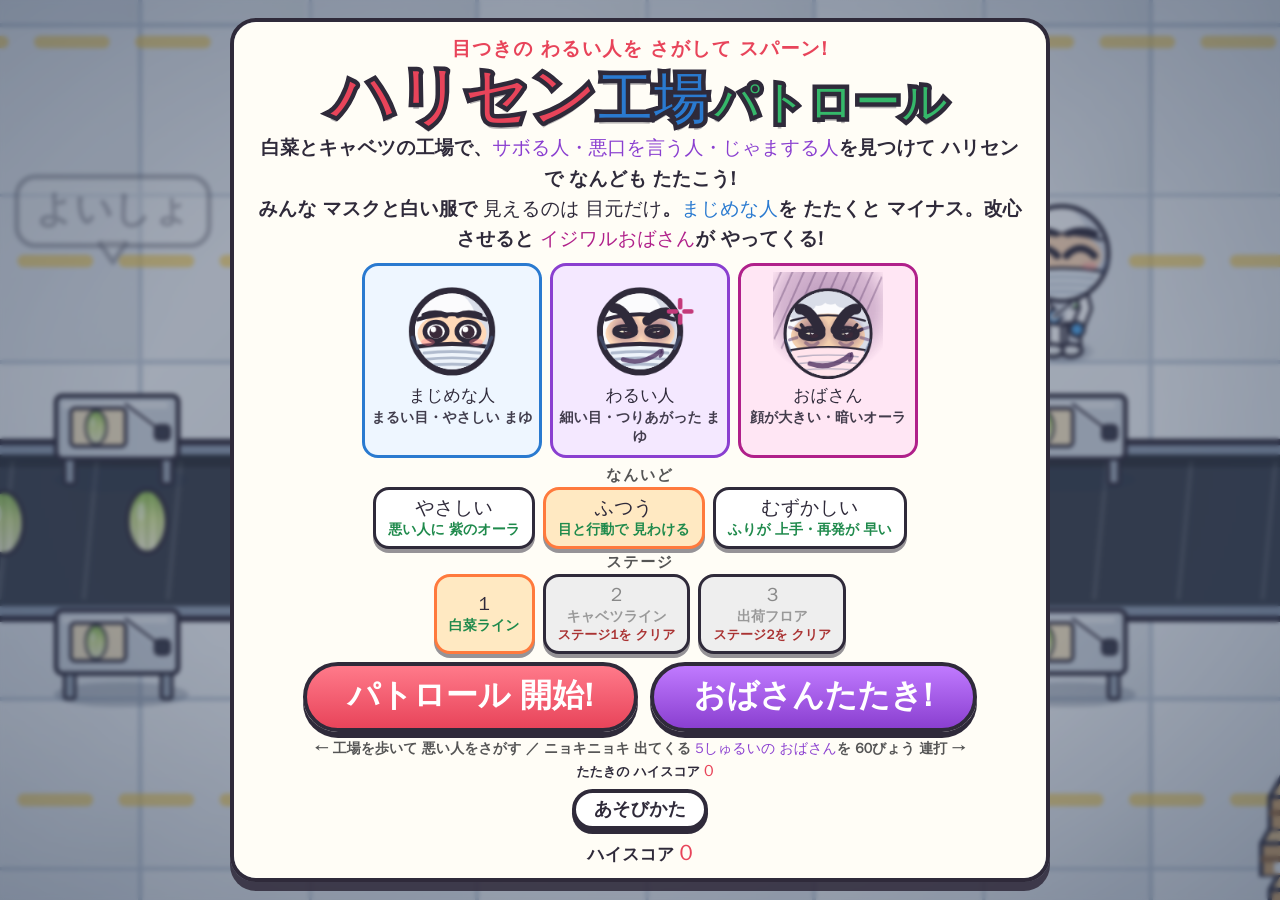
==== commit 7ed2bb76: "画面をはなれたら音楽を止める(戻る・アプリ切りかえ・ポーズ・ページ移動) - audio.js に suspend() を追加。止めている間は効果音もBGMの予約もしない - ポーズ・画面がうしろに隠" ====
--- a/index.html
+++ b/index.html
@@ -1693,9 +1693,12 @@
   let nextTime = 0;
   let step = 0;
   let bgmMode = 'normal';
+  let held = false; // ポーズ中・画面がうしろ・ページをはなれた: 音をぜんぶ止めて、勝手に鳴りださない
   try { muted = localStorage.getItem('harisen_mute') === '1'; } catch (e) { /* 保存できなくても遊べる */ }
 
   function init() {
+    if (document.hidden) return; // 見えていないときは鳴らしはじめない
+    held = false;
     if (ctx) { if (ctx.state !== 'running' && ctx.state !== 'closed') { try { ctx.resume().catch(() => {}); } catch (e) { /* 無視 */ } } return; }
     const AC = window.AudioContext || window.webkitAudioContext;
     if (!AC) return;
@@ -1713,8 +1716,14 @@
     } catch (e) { ctx = null; }
   }
 
+  // 止める: 鳴っている音も BGM の予約も その場で止まる。次に init() を呼ぶまで 鳴らない
+  function suspend() {
+    held = true;
+    if (ctx && ctx.state === 'running') { try { ctx.suspend().catch(() => {}); } catch (e) { /* 無視 */ } }
+  }
+
   function tone(freq, dur, type, vol, slideTo, delay, dest) {
-    if (!ctx || muted) return;
+    if (!ctx || muted || held) return;
     const t0 = ctx.currentTime + (delay || 0);
     const o = ctx.createOscillator();
     const g = ctx.createGain();
@@ -1728,7 +1737,7 @@
     o.start(t0); o.stop(t0 + dur + 0.05);
   }
   function noise(dur, vol, freq, type, delay, q) {
-    if (!ctx || muted) return;
+    if (!ctx || muted || held) return;
     const t0 = ctx.currentTime + (delay || 0);
     const s = ctx.createBufferSource();
     s.buffer = noiseBuf;
@@ -1839,7 +1848,7 @@
     bgmOn = true; step = 0; nextTime = ctx.currentTime + 0.1;
     const dur = () => (bgmMode === 'boss' ? 0.14 : bgmMode === 'villain' ? 0.21 : 0.16);
     timer = setInterval(() => {
-      if (!ctx || muted) { nextTime = ctx ? ctx.currentTime + 0.1 : 0; return; }
+      if (!ctx || muted || held) { nextTime = ctx ? ctx.currentTime + 0.1 : 0; return; }
       while (nextTime < ctx.currentTime + 0.25) { bgmStep(nextTime, step++); nextTime += dur(); }
     }, 90);
   }
@@ -1849,7 +1858,7 @@
     try { localStorage.setItem('harisen_mute', m ? '1' : '0'); } catch (e) { /* 無視 */ }
     if (master) master.gain.value = m ? 0 : 0.55;
   }
-  return { init, sfx, startBgm, stopBgm, setMuted, isMuted: () => muted, setBgmMode: (m) => { bgmMode = m; } };
+  return { init, suspend, sfx, startBgm, stopBgm, setMuted, isMuted: () => muted, setBgmMode: (m) => { bgmMode = m; } };
 })();
 
 /* ---- js/input.js ---- */
@@ -3906,13 +3915,13 @@
   G.paused = p;
   Whack.S.paused = p && G.state === 'whack';
   UI.show('pause', p);
-  if (p) Input.releaseAll();
-  else { $('pauseMsg').classList.add('hidden'); armBackGuard(); }
+  if (p) { Input.releaseAll(); Sound.suspend(); }
+  else { $('pauseMsg').classList.add('hidden'); armBackGuard(); Sound.init(); }
 }
 // 画面のはしの操作などで止めたときは、なぜ止まったかをポーズ画面に書く
 function pauseFor(reason) {
   if (G.state !== 'playing' && G.state !== 'whack') return;
-  if (G.state === 'whack' && Whack.S.phase !== 'play') return;
+  if (G.state === 'whack' && Whack.S.phase !== 'play' && Whack.S.phase !== 'intro') return;
   const msg = $('pauseMsg');
   if (reason === 'back') msg.innerHTML = '画面の はしを さわって 「もどる」に なりかけたので<br>とめました。<b>「つづける」</b>で そのまま あそべます';
   else msg.innerHTML = 'ゲームの 画面が うしろに かくれたので とめました。<br><b>「つづける」</b>で そのまま あそべます';
@@ -4082,7 +4091,7 @@
     onStick(side) { UI.el[side === 'L' ? 'thL' : 'thR'].classList.add('gone'); },
     onEdge() { showEdgeGuard(); },
     onTap(x, y) { return G.state === 'whack' ? Whack.tap(x, y) : false; },
-    onFirstInput() { Sound.init(); if (Input.isTouch()) document.body.classList.add('touch'); },
+    onFirstInput() { if (!G.paused) Sound.init(); if (Input.isTouch()) document.body.classList.add('touch'); },
   });
 
   UI.el.btnStart.addEventListener('click', () => startGame(G.selStage));
@@ -4099,7 +4108,7 @@
   UI.el.btnPause.addEventListener('click', (e) => { setPaused(!G.paused); e.currentTarget.blur(); });
   UI.el.btnSound.addEventListener('click', (e) => { toggleMute(); e.currentTarget.blur(); });
   const syncMute = () => UI.el.btnSound.classList.toggle('muted', Sound.isMuted());
-  function toggleMute() { Sound.init(); Sound.setMuted(!Sound.isMuted()); syncMute(); }
+  function toggleMute() { if (!G.paused) Sound.init(); Sound.setMuted(!Sound.isMuted()); syncMute(); }
   syncMute();
   document.querySelectorAll('[data-diff]').forEach((b) => b.addEventListener('click', () => {
     Sound.init(); Sound.sfx.click();
@@ -4124,8 +4133,11 @@
   const queueResize = (ms) => { clearTimeout(resizeTimer); resizeTimer = setTimeout(() => { Render.resize(); if (G.state === 'whack') Whack.resize(); }, ms); };
   window.addEventListener('resize', () => queueResize(150));
   window.addEventListener('orientationchange', () => queueResize(300));
-  document.addEventListener('visibilitychange', () => { if (document.hidden) pauseFor('hidden'); else { if (G.state === 'playing') requestWakeLock(); Sound.init(); } });
+  // 画面が うしろに かくれたら 音を ぜんぶ止める。もどってきても ポーズ中なら「つづける」まで 鳴らさない
+  document.addEventListener('visibilitychange', () => { if (document.hidden) { Sound.suspend(); pauseFor('hidden'); } else { if (G.state === 'playing') requestWakeLock(); if (!G.paused) Sound.init(); } });
   window.addEventListener('blur', () => pauseFor('hidden'));
+  // ページを はなれる(戻る・別のページへ・アプリを閉じる)ときも 音を止める
+  window.addEventListener('pagehide', () => Sound.suspend());
   // 「戻る」をしたあと、ページがそのまま戻ってきた(前に進む・アプリにもどる)とき
   window.addEventListener('pageshow', (e) => { if (e.persisted) { lastTs = 0; Input.releaseAll(); pauseFor('hidden'); queueResize(50); } });
   setupBackGuard();
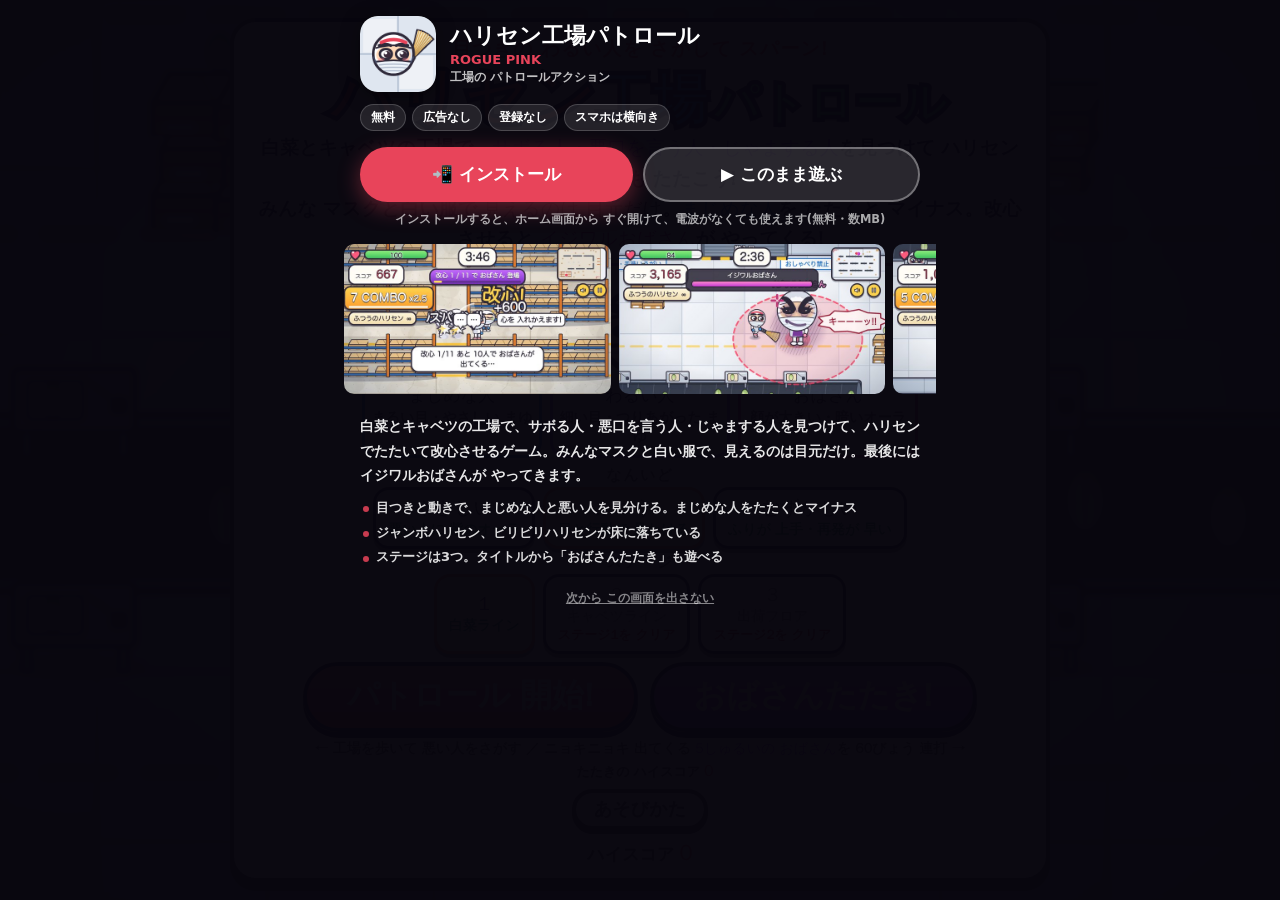
==== commit e54d679e: "Auto-sync from Mac 2026-10-26 17:27:01" ====
--- a/index.html
+++ b/index.html
@@ -439,6 +439,45 @@
 </div>
 
 <script>
+/* ---- js/install-gate.js ---- */
+'use strict';
+/* はじめの画面(Google Play 風: インストールして遊ぶ / このまま遊ぶ)の中身。見本は roguepink/sokai。 */
+window.INSTALL_GATE = {
+  id: 'ijiwarugame',
+  name: 'ハリセン工場パトロール',
+  icon: 'icons/icon-192.png',
+  color: '#e8445a',
+  tagline: '工場の パトロールアクション',
+  badges: ['無料', '広告なし', '登録なし', 'スマホは横向き'],
+  shots: ['shots/1.jpg', 'shots/2.jpg', 'shots/3.jpg', 'shots/4.jpg', 'shots/5.jpg'],
+  desc: '白菜とキャベツの工場で、サボる人・悪口を言う人・じゃまする人を見つけて、ハリセンでたたいて改心させるゲーム。みんなマスクと白い服で、見えるのは目元だけ。最後には イジワルおばさんが やってきます。',
+  points: ['目つきと動きで、まじめな人と悪い人を見分ける。まじめな人をたたくとマイナス', 'ジャンボハリセン、ビリビリハリセンが床に落ちている', 'ステージは3つ。タイトルから「おばさんたたき」も遊べる'],
+  playLabel: '▶ このまま遊ぶ'
+};
+
+/* 部品の install.js(ROGUE PINK 共通の はじめの画面。中身は書きかえない)は、説明書きに script を閉じる字があって
+   1ファイルにまとめられないので、ここから 別のファイルとして読みこむ。電波がないときは sw.js が覚えた install.js を使う。
+   読みこむまでの一瞬、ゲームの画面が見えてしまわないよう、はじめの画面と同じ色の幕をかけておく(出さないときは かけない)。 */
+(function () {
+  var C = window.INSTALL_GATE;
+  var mm = function (q) { return !!(window.matchMedia && window.matchMedia(q).matches); };
+  var standalone = mm('(display-mode: standalone)') || mm('(display-mode: fullscreen)') || navigator.standalone === true;
+  var hide = false;
+  try { hide = localStorage.getItem('ig-' + C.id + '-hide') === '1'; } catch (e) {}
+  var cover = null;
+  if (!standalone && !hide && !/play|auto|noinstall/.test(location.hash || '')) {
+    cover = document.createElement('div');
+    cover.style.cssText = 'position:fixed;inset:0;z-index:2147482999;background:rgb(8,6,14)';
+    document.body.appendChild(cover);
+  }
+  var done = function () { if (cover && cover.parentNode) cover.parentNode.removeChild(cover); cover = null; };
+  var s = document.createElement('script');
+  s.src = 'install.js';
+  s.onload = done; s.onerror = done;
+  setTimeout(done, 4000);
+  document.body.appendChild(s);
+})();
+
 /* ---- js/util.js ---- */
 'use strict';
 /* 共通ユーティリティ。DOMに依存しない純粋関数だけを置く(node でテストできるように) */
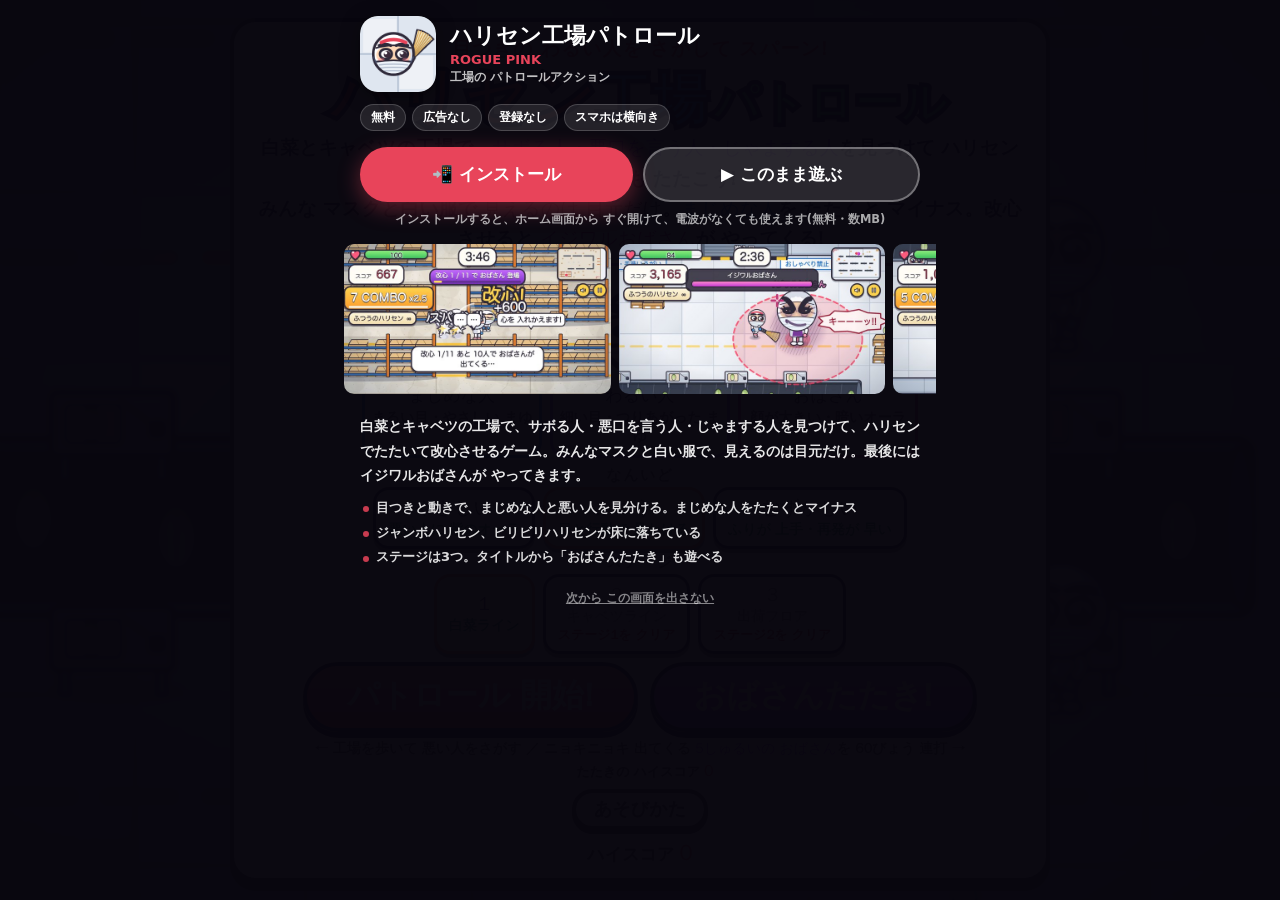
==== commit 039538a2: "Auto-sync from Mac 2026-10-26 17:33:28" ====
--- a/index.html
+++ b/index.html
@@ -444,7 +444,7 @@
 /* はじめの画面(Google Play 風: インストールして遊ぶ / このまま遊ぶ)の中身。見本は roguepink/sokai。 */
 window.INSTALL_GATE = {
   id: 'ijiwarugame',
-  name: 'ハリセン工場パトロール',
+  name: 'ハリセン工場'.split('').join('\u2060') + '\u200b' + 'パトロール'.split('').join('\u2060'), // 狭い画面では「ハリセン工場 / パトロール」で折る(\u2060 = 折らない印、\u200b = 折ってよい所)
   icon: 'icons/icon-192.png',
   color: '#e8445a',
   tagline: '工場の パトロールアクション',
